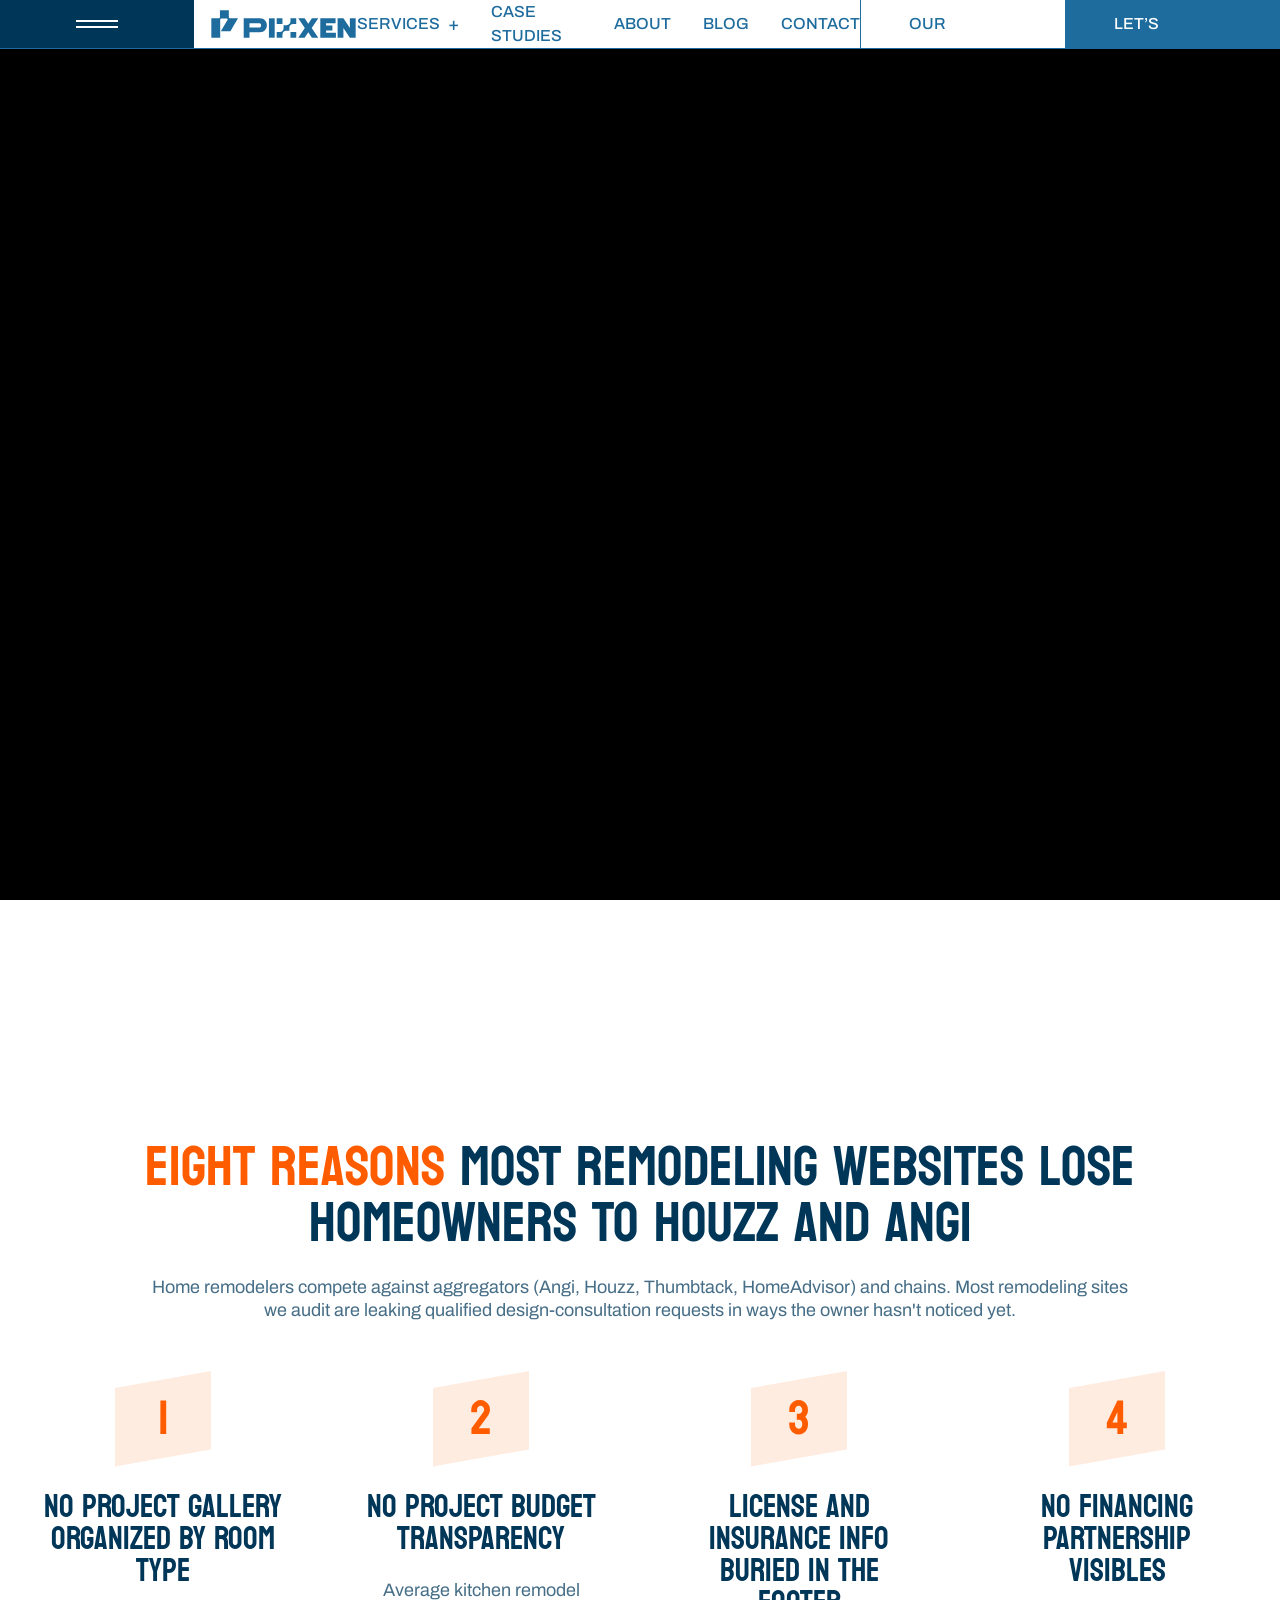
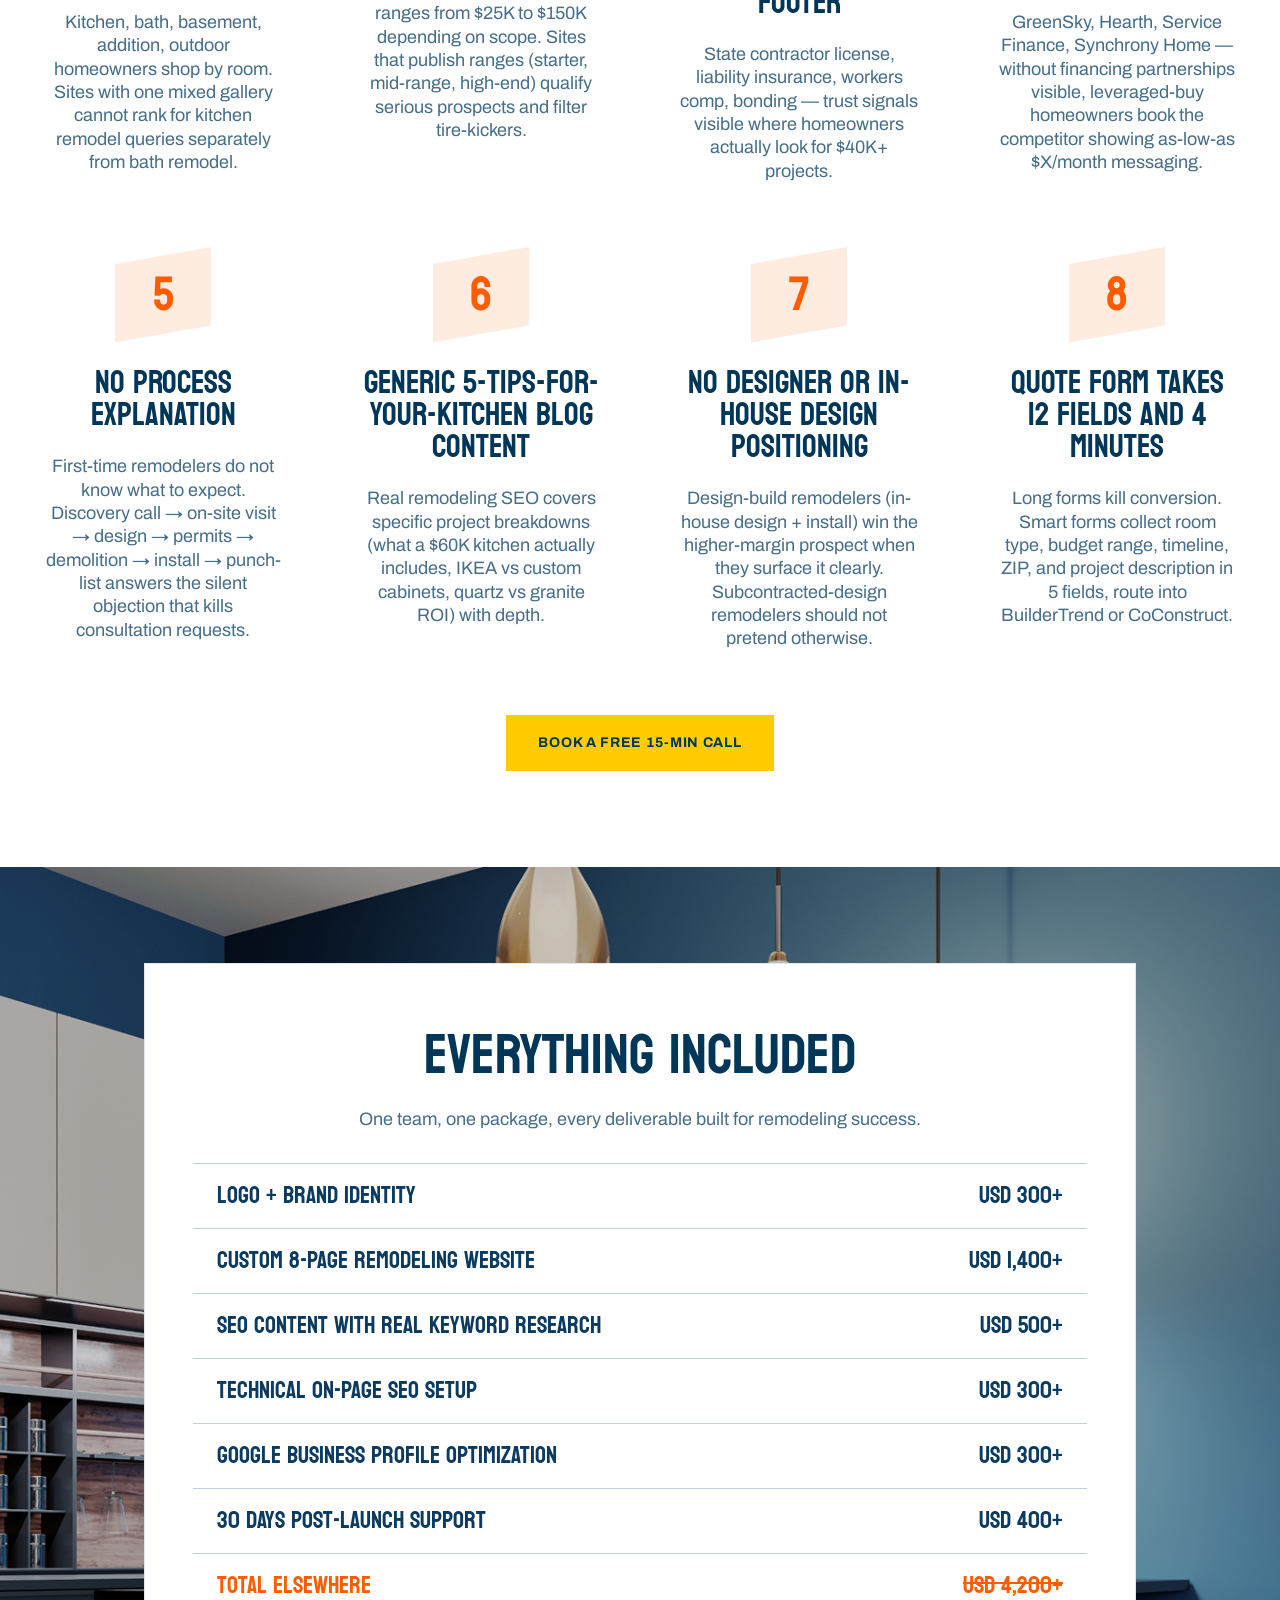
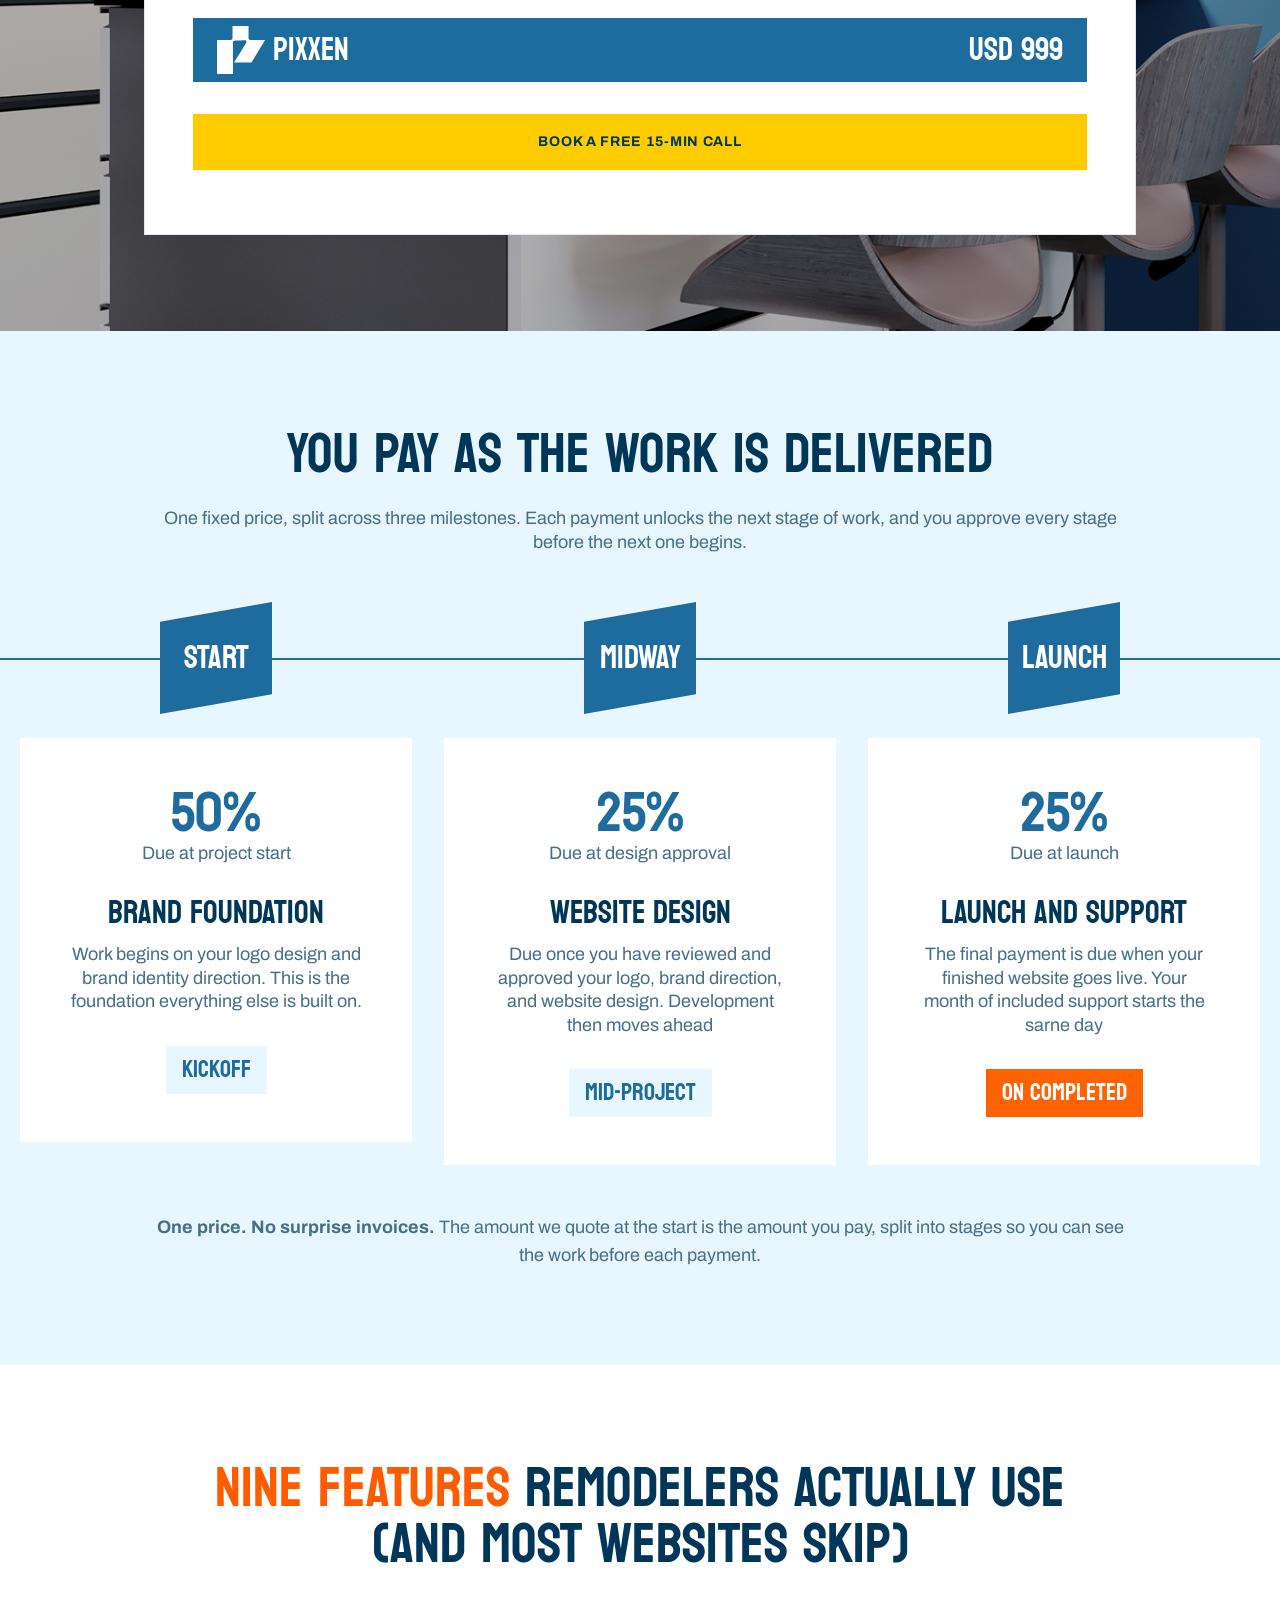
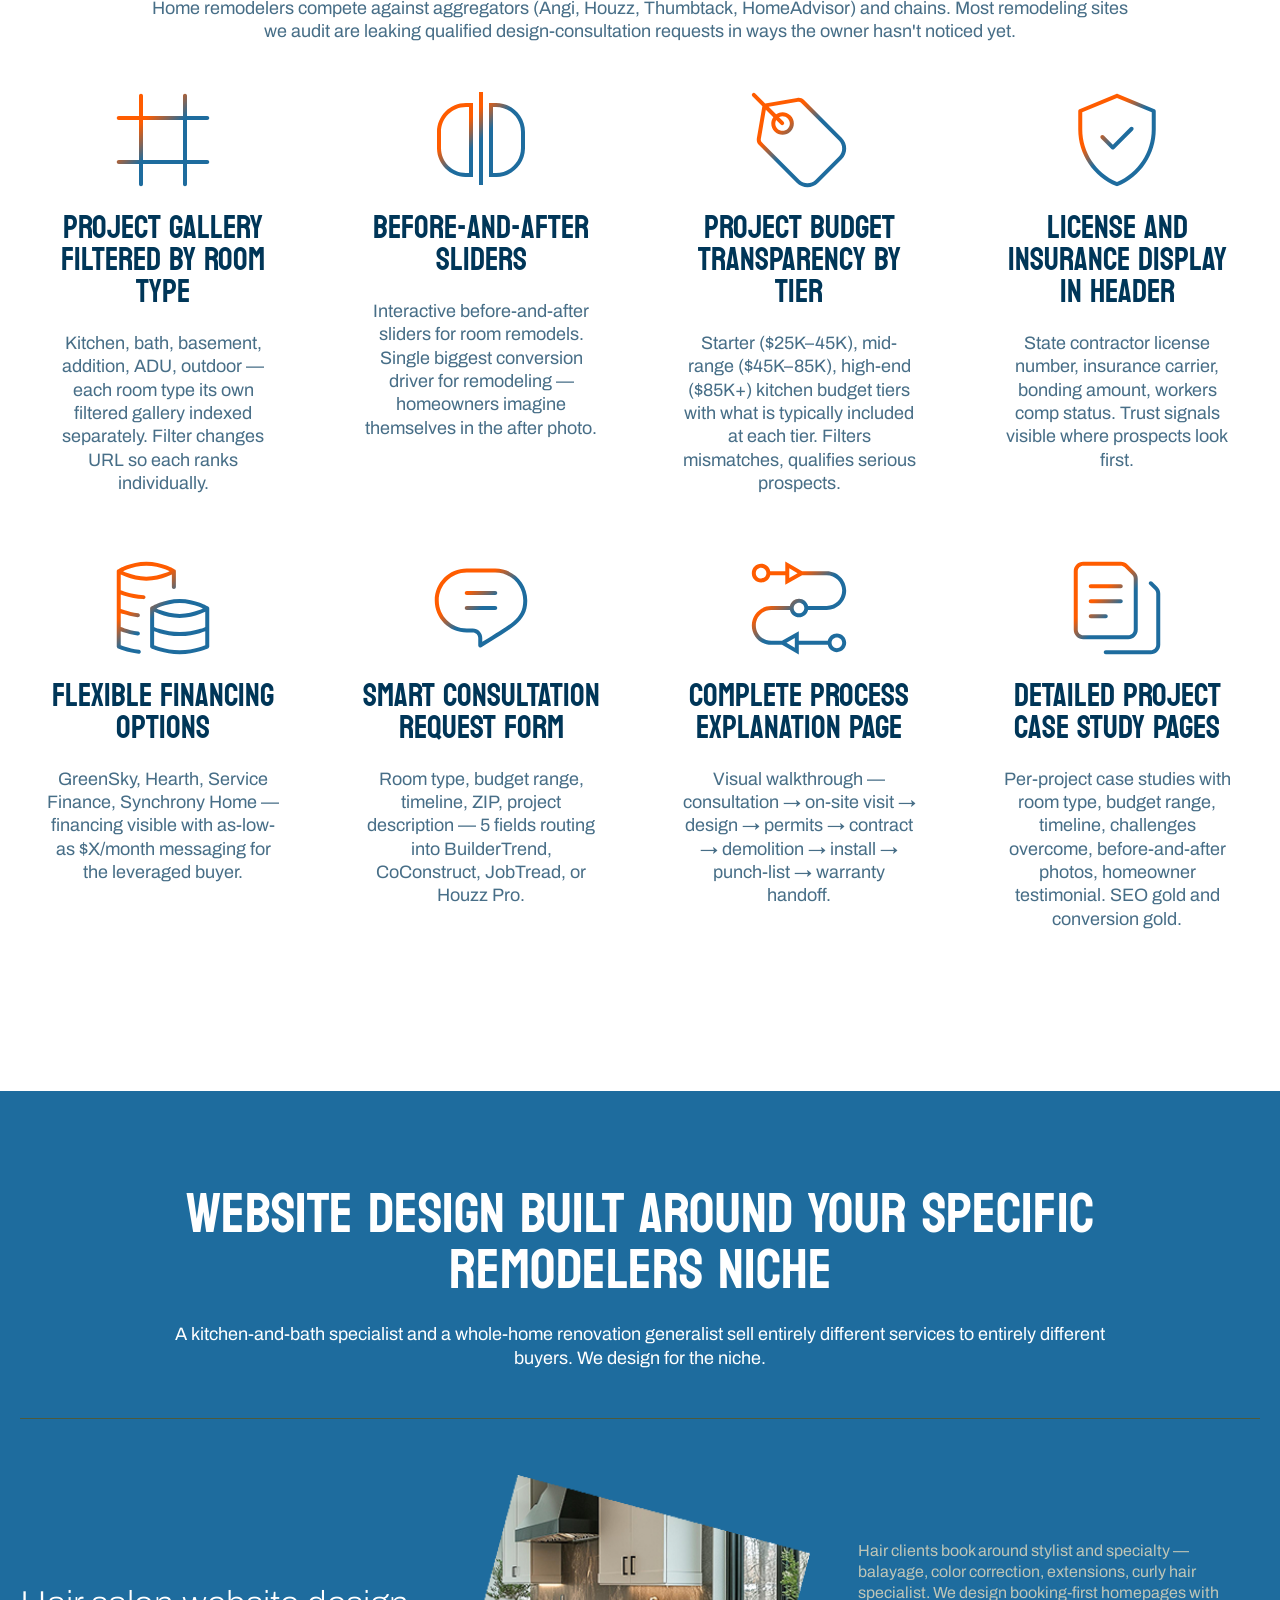
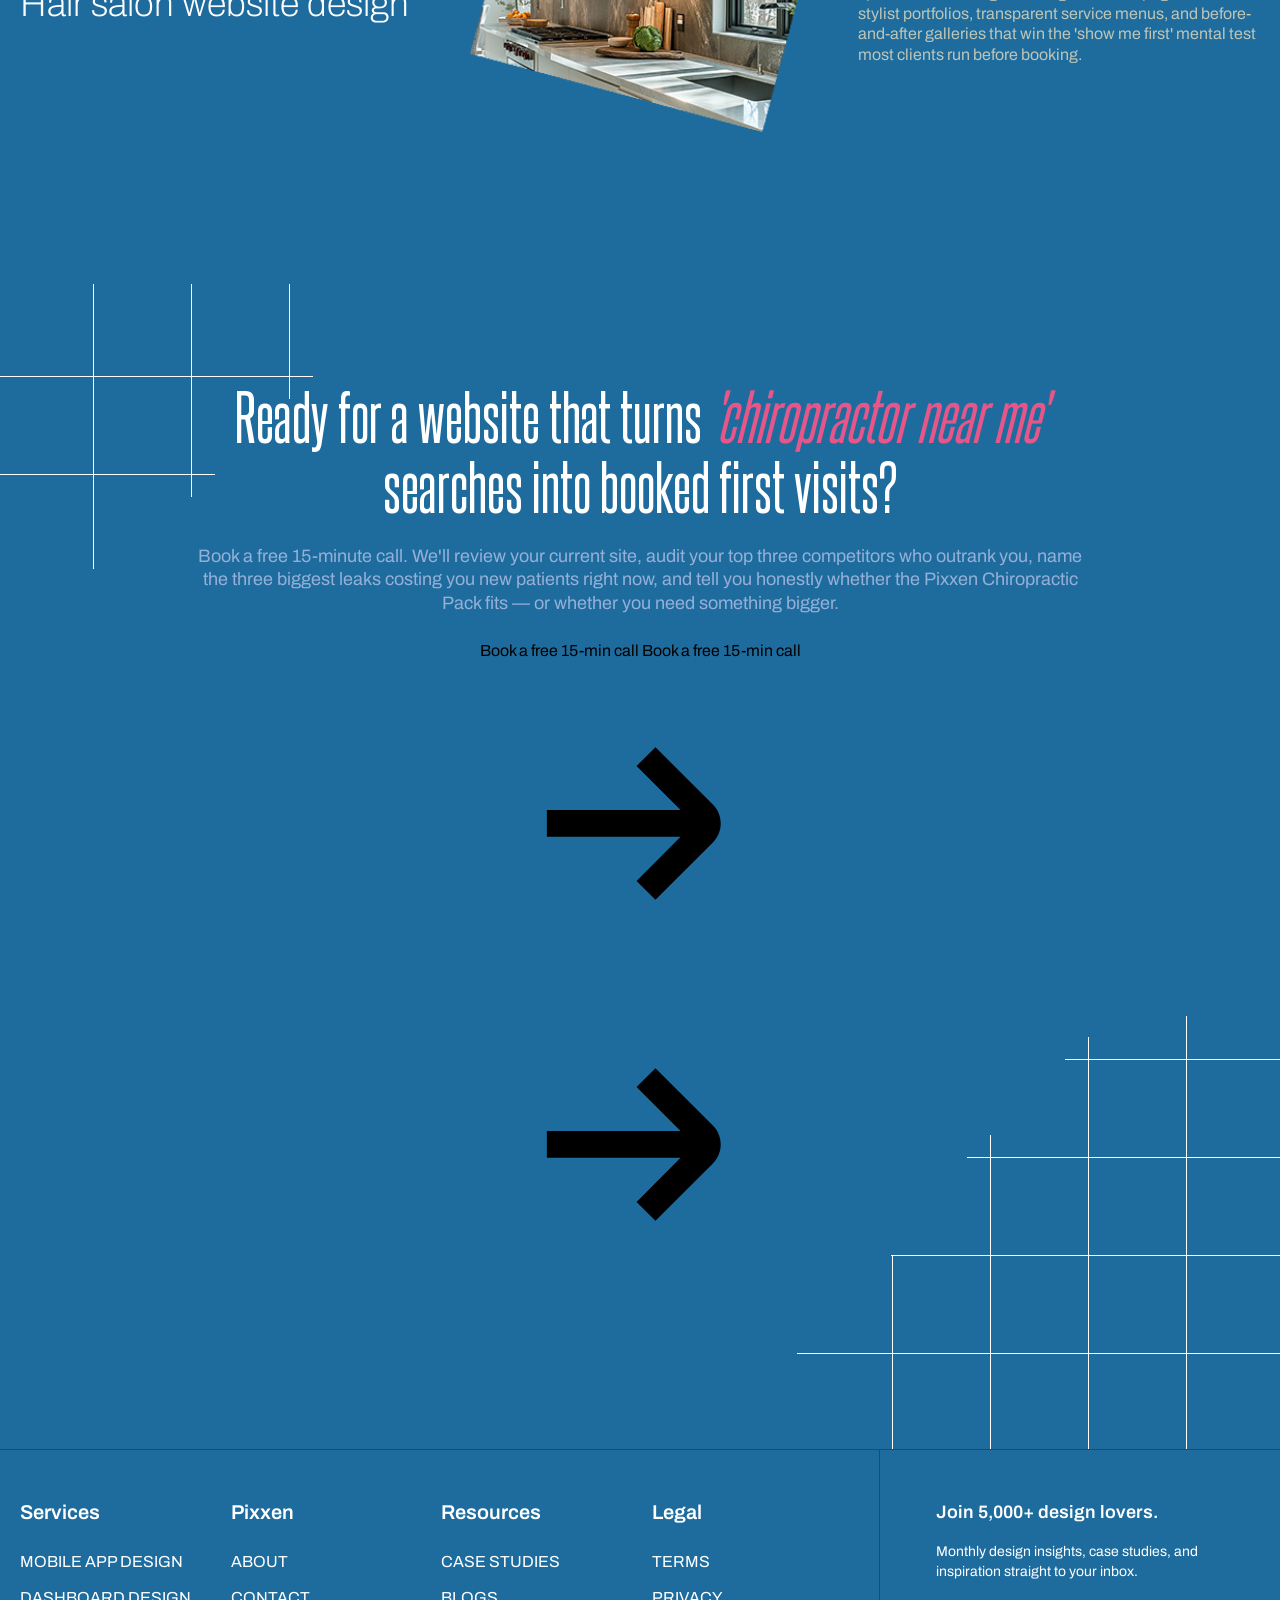
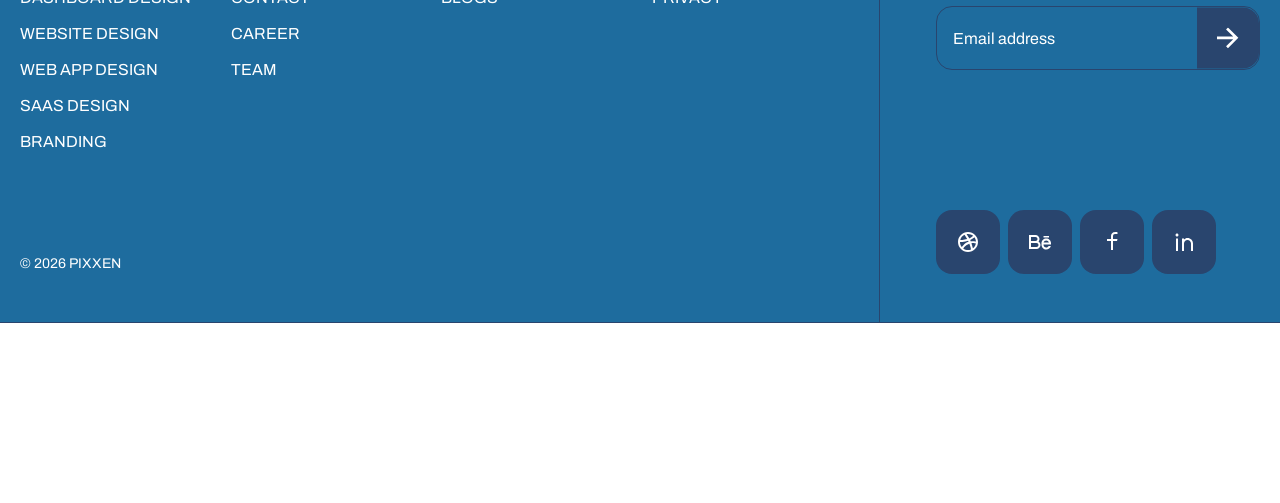
==== index.html @ 761f74ca "testing" ====
<!doctype html>
<html>

<head>
  <meta charset="UTF-8" />
  <meta name="viewport" content="width=device-width, initial-scale=1.0" />
  <title></title>
  <!-- Splide CSS -->
  <link rel="stylesheet" href="https://cdn.jsdelivr.net/npm/@splidejs/splide@4.1.4/dist/css/splide.min.css">
  <link rel="stylesheet" href="assets/css/style.css">
</head>

<body class="">

  <nav class="bg-white border-b border-[#1E6C9E]">
    <div class="mx-auto">
      <div class="flex items-center justify-between h-12">
        <div class="flex items-center sm:gap-4 gap-3">
          <!-- Desktop Sidebar Button -->
          <button id="desktop-sidebar" aria-label="Toggle menu"
            class=" hidden lg:block text-green1 hover:text-green2 xl:px-19 md:px-6 py-5 bg-[#003658] hover:bg-[#1E6C9E] cursor-pointer transition-colors"
            aria-label="Toggle menu">
            <svg width="42" height="8" viewBox="0 0 42 8" fill="none" xmlns="http://www.w3.org/2000/svg">
              <rect width="42" height="2" fill="#ffffff" />
              <rect y="6" width="42" height="2" fill="#ffffff" />
            </svg>



          </button>
          <!-- Mobile Hamburger -->
          <button id="mobile-menu-toggle"
            class="mobile-hambergur-bg-salon lg:hidden text-white hover:text-green1 p-2 transition-colors bg-[#F4EDDA]"
            aria-label="Toggle mobile menu">
            <svg width="42" height="8" viewBox="0 0 42 8" fill="none" xmlns="http://www.w3.org/2000/svg">
              <rect width="42" height="2" fill="#36432A" />
              <rect y="6" width="42" height="2" fill="#36432A" />
            </svg>


          </button>
          <a href="index.html" class="flex items-center">
            <!-- replace with your logo img -->
            <img src="assets/images/home-remodel-pixxen-logo.svg" alt="Pixxen" class="img-fluid sm:w-auto w-34">
          </a>
        </div>

        <!-- Desktop Menu -->
        <div class="hidden lg:flex items-center space-x-8">

          <!-- ====== SERVICES DROPDOWN ====== -->
          <div class="desktop-dropdown">
            <a href="#services"
              class="text-[#1E6C9E] hover:text-[#FF5C00] transition-colors text-base font-medium desktop-dropdown-toggle">
              SERVICES <span class="desktop-dropdown-icon ml-1">+</span>
            </a>

            <!-- Mega panel: list LEFT + grid RIGHT -->
            <div class="desktop-dropdown-menu">

              <!-- LEFT: service items -->
              <ul class="dropdown-service-list">
                <li>
                  <a href="mobile-app-design.html">
                    <span class="service-icon">
                      <!-- Mobile icon -->
                      <img src="assets/images/dropdownicon1.svg" class="img-fluid" alt="dropdown-icon">
                    </span>
                    MOBILE APP DESIGN
                  </a>
                </li>
                <li>
                  <a href="dashboard-design.html">
                    <span class="service-icon">
                      <!-- Dashboard/pie icon -->
                      <img src="assets/images/dropdownicon2.svg" class="img-fluid" alt="dropdown-icon">
                    </span>
                    DASHBOARD DESIGN
                  </a>
                </li>
                <li>
                  <a href="website-design.html">
                    <span class="service-icon">
                      <!-- Monitor icon -->
                      <img src="assets/images/dropdownicon3.svg" class="img-fluid" alt="dropdown-icon">
                    </span>
                    WEBSITE DESIGN
                  </a>
                </li>
                <li>
                  <a href="web-application-design.html">
                    <span class="service-icon">
                      <!-- Laptop icon -->
                      <img src="assets/images/dropdownicon4.svg" class="img-fluid" alt="dropdown-icon">
                    </span>
                    WEB APP DESIGN
                  </a>
                </li>
                <li>
                  <a href="saas-design.html">
                    <span class="service-icon">
                      <!-- Desktop/screen icon -->
                      <img src="assets/images/dropdownicon5.svg" class="img-fluid" alt="dropdown-icon">
                    </span>
                    SAAS DESIGN
                  </a>
                </li>
                <li>
                  <a href="branding-design.html">
                    <span class="service-icon">
                      <!-- Brand/star icon -->
                      <img src="assets/images/dropdownicon6.svg" class="img-fluid" alt="dropdown-icon">
                    </span>
                    BRANDING
                  </a>
                </li>
              </ul>

              <!-- right: items -->
              <div class="flex items-end">
                <img src="assets/images/dropdown-shape.svg" alt="">
              </div>

            </div>
            <!-- end .desktop-dropdown-menu -->
          </div>
          <!-- ====== end SERVICES ====== -->

          <a href="case-study.html"
            class="text-[#1E6C9E] hover:text-[#FF5C00] transition-colors text-base font-medium">CASE
            STUDIES</a>
          <a href="about.html"
            class="text-[#1E6C9E] hover:text-[#FF5C00] transition-colors text-base font-medium">ABOUT</a>
          <a href="blog.html"
            class="text-[#1E6C9E] hover:text-[#FF5C00] transition-colors text-base font-medium">BLOG</a>
          <a href="contact.html"
            class="text-[#1E6C9E] hover:text-[#FF5C00] transition-colors text-base font-medium">Contact</a>
        </div>

        <!-- Desktop Buttons -->
        <div class="hidden lg:flex items-center">
          <a href="contact.html"
            class="hidden mega-reveal-btn relative overflow-hidden cursor-pointer sm:block xl:px-12 md:px-5 py-3 text-white border border-[#1E6C9E]  transition-all font-medium">
            <div class="text-mask md:h-6 h-6 overflow-hidden flex flex-col">
              <span class="t-up text-base  font-medium text-[#1E6C9E] uppercase">OUR Contact</span>
              <span class="t-down text-base  font-medium text-[#1E6C9E] uppercase">OUR Contact</span>
            </div>
          </a>
          <a href="contact.html"
            class="xl:px-12 md:px-5 mega-reveal-btn relative overflow-hidden cursor-pointer py-3 bg-[#1E6C9E] text-white transition-colors font-bold">
            <div class="text-mask md:h-6 h-6 overflow-hidden flex flex-col">
              <span class="t-up text-base  font-medium text-white uppercase">Let’s Connect</span>
              <span class="t-down text-base  font-medium text-white uppercase">Let’s Connect</span>
            </div>
          </a>
        </div>

        <!-- Mobile LET'S CONNECT -->
        <a href="contact.html"
          class="lg:hidden px-4 sm:px-5 mobile-letconnect mega-reveal-btn relative overflow-hidden cursor-pointer py-4 sm:py-4 bg-[#E65689] text-white transition-colors font-bold">
          <div class="text-mask sm:h-5 h-4 overflow-hidden flex flex-col">
            <span class="t-up text-sm  font-medium text-white uppercase">OUR Let’s Connect</span>
            <span class="t-down text-sm  font-medium text-white uppercase">OUR Let’s Connect</span>
          </div>
        </a>
      </div>
    </div>

    <!-- ====================== MOBILE MENU (2-panel) ====================== -->
    <!-- Dark overlay -->
    <div id="mobile-overlay" class="mobile-overlay"></div>

    <!-- Wrapper holds both panels -->
    <div id="mobile-menu-wrapper" class="mobile-menu-wrapper">

      <!-- PANEL 1: Main Menu -->
      <div id="mm-main" class="mm-panel mm-main">
        <div class="mm-main-header">
          <span class="mm-title">Menu</span>
          <button id="mm-close" class="mm-close-btn" aria-label="Close menu">

            <svg width="24" height="24" viewBox="0 0 24 24" fill="none" xmlns="http://www.w3.org/2000/svg">
              <path
                d="M10.5859 12L2.79297 4.20706L4.20718 2.79285L12.0001 10.5857L19.793 2.79285L21.2072 4.20706L13.4143 12L21.2072 19.7928L19.793 21.2071L12.0001 13.4142L4.20718 21.2071L2.79297 19.7928L10.5859 12Z"
                fill="white" />
            </svg>

          </button>
        </div>

        <ul class="mm-nav-list">
          <li>
            <!-- SERVICES: opens panel 2 -->
            <button id="mm-services-trigger" class="mm-nav-link w-full text-left"
              style="background:none;border:none;cursor:pointer;">
              SERVICES
              <span class="mm-plus">+</span>
            </button>
          </li>
          <li><a href="case-study.html" class="mm-nav-link">case studies</a></li>
          <li><a href="about.html" class="mm-nav-link">about</a></li>
          <li><a href="blog.html" class="mm-nav-link">blog</a></li>
          <li><a href="contact.html" class="mm-nav-link">contact</a></li>
          <li><a href="team.html" class="mm-nav-link">team</a></li>
          <li>
            <div class="flex justify-start  mt-8 mx-4">
              <a href="contact.html"
                class="mega-reveal-btn relative overflow-hidden cursor-pointer md:px-10 md:py-4 sm:px-8 sm:py-4 px-6 py-4 rounded-2xl ease-[cubic-bezier(0.2,1,0.3,1)] active:scale-95 bg-green1 transition-all duration-200">

                <div class="btn-inner relative z-2 flex items-center gap-3">
                  <div
                    class="icon-circle h-6 w-6 rounded-full bg-green4 flex items-center justify-center overflow-hidden">
                    <div class="icon-slider flex flex-row ">
                      <svg class="arrow-icon w-4 h-4 shrink-0 mx-2.5" viewBox="0 0 16 16">
                        <path
                          d="M12.1716 6.77822L6.8076 1.41421L8.2218 0L16 7.77822L8.2218 15.5563L6.8076 14.1421L12.1716 8.77822H0V6.77822H12.1716Z"
                          fill="var(--color-green1)" />
                      </svg>
                      <svg class="arrow-icon w-4 h-4 shrink-0 mx-2.5" viewBox="0 0 16 16">
                        <path
                          d="M12.1716 6.77822L6.8076 1.41421L8.2218 0L16 7.77822L8.2218 15.5563L6.8076 14.1421L12.1716 8.77822H0V6.77822H12.1716Z"
                          fill="var(--color-green1)" />
                      </svg>
                    </div>
                  </div>
                  <div class="text-mask md:h-7.5 h-6 overflow-hidden flex flex-col">
                    <span class="t-up md:text-[20px] text-base  font-medium text-green4 uppercase">Let’s
                      Connect</span>
                    <span class="t-down md:text-[20px] text-base  font-medium text-green4 uppercase">Let’s
                      Connect</span>
                  </div>
                </div>
              </a>
            </div>
          </li>
        </ul>

        <!-- LET'S CONNECT -->
        <div>
          <div>
            <div class="w-full flex justify-end">
              <img src="assets/images/menu-mobile-shape.svg" class="img-fluid sm:w-auto w-47.5" alt="mobile menu">
            </div>
            <img src="assets/images/mobile-bottom-logo.svg" class="img-fluid w-full" alt="mobile menu">
          </div>
        </div>


      </div>

      <!-- PANEL 2: Services -->
      <div id="mm-services" class="mm-panel mm-services">
        <div class="mm-services-header">
          <button id="mm-back" class="mm-back-btn">
            <svg width="18" height="18" viewBox="0 0 24 24" fill="none">
              <path d="M19 12H5M11 6l-6 6 6 6" stroke="currentColor" stroke-width="2.5" stroke-linecap="round"
                stroke-linejoin="round" />
            </svg>
            BACK
          </button>
          <button id="mm-services-close" class="mm-close-btn" aria-label="Close menu">
            <svg width="24" height="24" viewBox="0 0 24 24" fill="none" xmlns="http://www.w3.org/2000/svg">
              <path
                d="M10.5859 12L2.79297 4.20706L4.20718 2.79285L12.0001 10.5857L19.793 2.79285L21.2072 4.20706L13.4143 12L21.2072 19.7928L19.793 21.2071L12.0001 13.4142L4.20718 21.2071L2.79297 19.7928L10.5859 12Z"
                fill="white" />
            </svg>

          </button>
        </div>

        <div>
          <div class="mm-services-title">Services</div>

          <!-- 2×3 grid -->
          <div class="mm-services-grid">
            <!-- Mobile App Design -->
            <a href="mobile-app-design.html" class="mm-service-card">
              <span class="card-icon">
                <img src="assets/images/dropdownicon1.svg" class="img-fluid" alt="dropdown-icon">
              </span>
              <span class="card-label">MOBILE APP DESIGN</span>
            </a>
            <!-- Dashboard Design -->
            <a href="dashboard-design.html" class="mm-service-card">
              <span class="card-icon">
                <img src="assets/images/dropdownicon2.svg" class="img-fluid" alt="dropdown-icon">
              </span>
              <span class="card-label">DASHBOARD DESIGN</span>
            </a>
            <!-- Website Design -->
            <a href="website-design.html" class="mm-service-card">
              <span class="card-icon">
                <img src="assets/images/dropdownicon3.svg" class="img-fluid" alt="dropdown-icon">
              </span>
              <span class="card-label">WEBSITE DESIGN</span>
            </a>
            <!-- Web App Design -->
            <a href="web-application-design.html" class="mm-service-card">
              <span class="card-icon">
                <img src="assets/images/dropdownicon4.svg" class="img-fluid" alt="dropdown-icon">
              </span>
              <span class="card-label">WEB APP DESIGN</span>
            </a>
            <!-- SaaS Design -->
            <a href="saas-design.html" class="mm-service-card">
              <span class="card-icon">
                <img src="assets/images/dropdownicon5.svg" class="img-fluid" alt="dropdown-icon">
              </span>
              <span class="card-label">SAAS DESIGN</span>
            </a>
            <!-- Branding -->
            <a href="branding-design.html" class="mm-service-card">
              <span class="card-icon">
                <img src="assets/images/dropdownicon6.svg" class="img-fluid" alt="dropdown-icon">
              </span>
              <span class="card-label">BRANDING</span>
            </a>
          </div>
        </div>

        <!-- decorative bottom grid -->
        <div>
          <div>
            <div class="w-full flex justify-end">
              <img src="assets/images/menu-mobile-shape.svg" class="img-fluid sm:w-auto w-47.5" alt="mobile menu">
            </div>
            <img src="assets/images/mobile-bottom-logo.svg" class="img-fluid w-full" alt="mobile menu">
          </div>
        </div>
      </div>

    </div>
    <!-- end mobile-menu-wrapper -->
  </nav>

  <!-- FULL PAGE MENU -->
  <div id="pixxen-menu" role="dialog" aria-modal="true" aria-label="Main navigation">

    <!-- TOP PANEL: slides in from top -->
    <div class="menu-top" id="menu-top">

      <!-- Grid decoration top-left -->
      <div class="deco-cross" style="top:0px; left:0px;">
        <img src="assets/images/large-menu-top.svg" class="img-fluid" alt="">
      </div>

      <!-- Grid decoration top-right area -->
      <div class="deco-cross" style="bottom:0px; right:0px;">
        <img src="assets/images/large-menu-bottom.svg" class="img-fluid" alt="">
      </div>

      <!-- LET'S CONNECT -->

      <a href="contact.html"
        class="xl:px-12 connect-btn md:px-5 mega-reveal-btn relative overflow-hidden cursor-pointer py-3 bg-[#E65689] text-white transition-colors font-bold">
        <div class="text-mask md:h-6 h-6 overflow-hidden flex flex-col">
          <span class="t-up text-base  font-medium text-white uppercase">Let’s Connect</span>
          <span class="t-down text-base  font-medium text-white uppercase">Let’s Connect</span>
        </div>
      </a>

      <!-- CLOSE BUTTON -->
      <div class="close-wrap">
        <button class="close-btn" id="menu-close" aria-label="Close menu">
          <svg viewBox="0 0 24 24" fill="none" xmlns="http://www.w3.org/2000/svg">
            <path d="M6 6L18 18M6 18L18 6" stroke="white" stroke-width="2.5" stroke-linecap="round" />
          </svg>
        </button>
      </div>

      <!-- NAV LINKS -->
      <nav class="nav-columns" id="nav-columns">

        <div class="nav-col" id="col-services">
          <div class="nav-col-title">Services</div>
          <ul>
            <li><a href="mobile-app-design.html">Mobile App Design</a></li>
            <li><a href="dashboard-design.html">Dashboard Design</a></li>
            <li><a href="website-design.html">Website Design</a></li>
            <li><a href="web-application-design.html">Web App Design</a></li>
            <li><a href="saas-design.html">SaaS Design</a></li>
            <li><a href="branding-design.html">Branding</a></li>
          </ul>
        </div>

        <div class="nav-col" id="col-pixxen">
          <div class="nav-col-title">Pixxen</div>
          <ul>
            <li><a href="about.html">About</a></li>
            <li><a href="contact.html">Contact</a></li>
            <li><a href="case-study.html">Case Studies</a></li>
            <li><a href="team.html">Team</a></li>
          </ul>
        </div>

        <div class="nav-col" id="col-resources">
          <div class="nav-col-title">Resources</div>
          <ul>
            <li><a href="career.html">Career</a></li>
            <li><a href="blog.html">Blogs</a></li>
          </ul>
        </div>

        <div class="nav-col" id="col-legal">
          <div class="nav-col-title">Legal</div>
          <ul>
            <li><a href="terms.html">Terms</a></li>
            <li><a href="privacy.html">Privacy</a></li>
          </ul>
        </div>

      </nav>

    </div><!-- /menu-top -->


    <!-- BOTTOM PANEL: slides in from bottom (logo bar) -->
    <div class="menu-bottom" id="menu-bottom">


      <!-- LOGO -->
      <div class="bottom-logo" id="bottom-logo">
        <img src="assets/images/chiropractic-footer-logo.svg" class="img-fluid" alt="largemenu">
      </div>

    </div><!-- /menu-bottom -->

  </div>
  <!-- / FULL PAGE MENU -->

  <!-- banner section -->
<section class="min-h-screen">
  <div class="w-full container bg-black min-h-screen">
    
  </div>
</section>
  <!-- banner section -->

  <!-- Marquee section  -->
  <section id="specialties-section" class=" p-2 sm:p-8 md:py-12">

    <!-- Splide Slider Container -->
    <div id="specialties-slider" class="splide">
      <div class="splide__track">
        <ul class="splide__list">

          <!-- Item -->
          <li class="splide__slide flex items-center justify-center space-x-1 sm:space-x-3">
            <img src="assets/images/Home-remodeling-kitchen.svg" alt="icon" class="w-6 sm:w-8 md:w-12 object-contain">
            <span
              class="font-steelfish text-[#003658] text-xl md:text-2xl font-bold leading-[100%] uppercase">Kitchen</span>
          </li>
          <!-- Item -->
          <li class="splide__slide flex items-center justify-center space-x-1 sm:space-x-3">
            <img src="assets/images/Home-remodeling-bath.svg" alt="icon" class="w-6 sm:w-8 md:w-12 object-contain">
            <span
              class="font-steelfish text-[#003658] text-xl md:text-2xl font-bold leading-[100%] uppercase">bath</span>
          </li>
          <!-- Item -->
          <li class="splide__slide flex items-center justify-center space-x-1 sm:space-x-3">
            <img src="assets/images/Home-remodeling-home.svg" alt="icon" class="w-6 sm:w-8 md:w-12 object-contain">
            <span
              class="font-steelfish text-[#003658] text-xl md:text-2xl font-bold leading-[100%] uppercase">home</span>
          </li>
          <!-- Item -->
          <li class="splide__slide flex items-center justify-center space-x-1 sm:space-x-3">
            <img src="assets/images/Home-remodeling-basement.svg" alt="icon" class="w-6 sm:w-8 md:w-12 object-contain">
            <span
              class="font-steelfish text-[#003658] text-xl md:text-2xl font-bold leading-[100%] uppercase">basement</span>
          </li>
          <!-- Item -->
          <li class="splide__slide flex items-center justify-center space-x-1 sm:space-x-3">
            <img src="assets/images/Home-remodeling-addition.svg" alt="icon" class="w-6 sm:w-8 md:w-12 object-contain">
            <span
              class="font-steelfish text-[#003658] text-xl md:text-2xl font-bold leading-[100%] uppercase">additions</span>
          </li>
          <!-- Item -->
          <li class="splide__slide flex items-center justify-center space-x-1 sm:space-x-3">
            <img src="assets/images/Home-remodeling-adu.svg" alt="icon" class="w-6 sm:w-8 md:w-12 object-contain">
            <span
              class="font-steelfish text-[#003658] text-xl md:text-2xl font-bold leading-[100%] uppercase">ADU</span>
          </li>
          <!-- Item -->
          <li class="splide__slide flex items-center justify-center space-x-1 sm:space-x-3">
            <img src="assets/images/Home-remodeling-outdoor.svg" alt="icon" class="w-6 sm:w-8 md:w-12 object-contain">
            <span class="font-steelfish text-[#003658] text-xl md:text-2xl font-bold leading-[100%] uppercase">outdoor
              living</span>
          </li>
          <!-- Item -->
          <li class="splide__slide flex items-center justify-center space-x-1 sm:space-x-3">
            <img src="assets/images/Home-remodeling-aging.svg" alt="icon" class="w-6 sm:w-8 md:w-12 object-contain">
            <span
              class="font-steelfish text-[#003658] text-xl md:text-2xl font-bold leading-[100%] uppercase">aging-in-place</span>
          </li>

        </ul>
      </div>
    </div>
  </section>
  <!-- Marquee section  -->

  <!-- Eight reasons most remodeling websites lose homeowners to Houzz and Angi -->
  <section class="section-padding">

    <div class="container">
      <!-- Section Header -->
      <div class="max-w-248 mx-auto text-center mb-6 md:mb-12">
        <h2
          class="font-koulen text-[#003658] text-2xl sm:text-[36px] md:text-[56px] font-normal leading-[100%] uppercase mb-3 md:mb-6">
          <span class="text-[#FF5C00]">Eight Reasons</span> most remodeling websites lose homeowners to Houzz and Angi
        </h2>
        <p class="text-[#476E87] text-sm sm:text-base md:text-lg font-normal leading-[130%]">
          Home remodelers compete against aggregators (Angi, Houzz, Thumbtack, HomeAdvisor) and chains. Most remodeling
          sites we audit are leaking qualified design-consultation requests in ways the owner hasn't noticed yet.
        </p>
      </div>

      <!-- 8 Reasons Grid -->
      <div class="grid grid-cols-1 sm:grid-cols-2 lg:grid-cols-4 gap-x-4 md:gap-x-8 gap-y-6 md:gap-y-16 mb-8 md:mb-16">

        <!-- Item 1 -->
        <div class="Home-remodeling-magnet-item flex flex-col items-center text-center px-6">
          <!-- Tilted Badge Container -->
          <div class="Home-remodeling-magnet-item-svg mb-4 md:mb-6">
            <img src="assets/images/Home-remodeling-reason-01.svg" alt="1" class="w-12 sm:w-16 md:w-24 object-contain">
          </div>

          <h3
            class="font-koulen text-[#003658] text-xl sm:text-2xl md:text-[32px] leading-[100%] uppercase mb-3 md:mb-6">
            No Project Gallery Organized by Room Type
          </h3>

          <p class="text-[#476E87] text-sm sm:text-base md:text-lg font-normal leading-[130%]">
            Kitchen, bath, basement, addition, outdoor homeowners shop by room. Sites with one mixed gallery cannot rank
            for kitchen remodel queries separately from bath remodel.
          </p>
        </div>

        <!-- Item 2 -->
        <div class="Home-remodeling-magnet-item flex flex-col items-center text-center px-6">
          <!-- Tilted Badge Container -->
          <div class="Home-remodeling-magnet-item-svg mb-4 md:mb-6">
            <img src="assets/images/Home-remodeling-reason-02.svg" alt="2" class="w-12 sm:w-16 md:w-24 object-contain">
          </div>

          <h3
            class="font-koulen text-[#003658] text-xl sm:text-2xl md:text-[32px] leading-[100%] uppercase mb-3 md:mb-6">
            No project budget transparency
          </h3>

          <p class="text-[#476E87] text-sm sm:text-base md:text-lg font-normal leading-[130%]">
            Average kitchen remodel ranges from $25K to $150K depending on scope. Sites that publish ranges (starter,
            mid-range, high-end) qualify serious prospects and filter tire-kickers.
          </p>
        </div>

        <!-- Item 3 -->
        <div class="Home-remodeling-magnet-item flex flex-col items-center text-center px-6">
          <!-- Tilted Badge Container -->
          <div class="Home-remodeling-magnet-item-svg mb-4 md:mb-6">
            <img src="assets/images/Home-remodeling-reason-03.svg" alt="3" class="w-12 sm:w-16 md:w-24 object-contain">
          </div>

          <h3
            class="font-koulen text-[#003658] text-xl sm:text-2xl md:text-[32px] leading-[100%] uppercase mb-3 md:mb-6">
            License and insurance info buried in the footer
          </h3>

          <p class="text-[#476E87] text-sm sm:text-base md:text-lg font-normal leading-[130%]">
            State contractor license, liability insurance, workers comp, bonding — trust signals visible where
            homeowners actually look for $40K+ projects.
          </p>
        </div>

        <!-- Item 4 -->
        <div class="Home-remodeling-magnet-item flex flex-col items-center text-center px-6">
          <!-- Tilted Badge Container -->
          <div class="Home-remodeling-magnet-item-svg mb-4 md:mb-6">
            <img src="assets/images/Home-remodeling-reason-04.svg" alt="4" class="w-12 sm:w-16 md:w-24 object-contain">
          </div>

          <h3
            class="font-koulen text-[#003658] text-xl sm:text-2xl md:text-[32px] leading-[100%] uppercase mb-3 md:mb-6">
            No financing partnership visibles
          </h3>

          <p class="text-[#476E87] text-sm sm:text-base md:text-lg font-normal leading-[130%]">
            GreenSky, Hearth, Service Finance, Synchrony Home — without financing partnerships visible, leveraged-buy
            homeowners book the competitor showing as-low-as $X/month messaging.
          </p>
        </div>

        <!-- Item 5 -->
        <div class="Home-remodeling-magnet-item flex flex-col items-center text-center px-6">
          <!-- Tilted Badge Container -->
          <div class="Home-remodeling-magnet-item-svg mb-4 md:mb-6">
            <img src="assets/images/Home-remodeling-reason-05.svg" alt="5" class="w-12 sm:w-16 md:w-24 object-contain">
          </div>

          <h3
            class="font-koulen text-[#003658] text-xl sm:text-2xl md:text-[32px] leading-[100%] uppercase mb-3 md:mb-6">
            No process explanation
          </h3>

          <p class="text-[#476E87] text-sm sm:text-base md:text-lg font-normal leading-[130%]">
            First-time remodelers do not know what to expect. Discovery call → on-site visit → design → permits →
            demolition → install → punch-list answers the silent objection that kills consultation requests.
          </p>
        </div>

        <!-- Item 6 -->
        <div class="Home-remodeling-magnet-item flex flex-col items-center text-center px-6">
          <!-- Tilted Badge Container -->
          <div class="Home-remodeling-magnet-item-svg mb-4 md:mb-6">
            <img src="assets/images/Home-remodeling-reason-06.svg" alt="6" class="w-12 sm:w-16 md:w-24 object-contain">
          </div>

          <h3
            class="font-koulen text-[#003658] text-xl sm:text-2xl md:text-[32px] leading-[100%] uppercase mb-3 md:mb-6">
            Generic 5-tips-for-your-kitchen blog content
          </h3>

          <p class="text-[#476E87] text-sm sm:text-base md:text-lg font-normal leading-[130%]">
            Real remodeling SEO covers specific project breakdowns (what a $60K kitchen actually includes, IKEA vs
            custom cabinets, quartz vs granite ROI) with depth.
          </p>
        </div>

        <!-- Item 7 -->
        <div class="Home-remodeling-magnet-item flex flex-col items-center text-center px-6">
          <!-- Tilted Badge Container -->
          <div class="Home-remodeling-magnet-item-svg mb-4 md:mb-6">
            <img src="assets/images/Home-remodeling-reason-07.svg" alt="7" class="w-12 sm:w-16 md:w-24 object-contain">
          </div>

          <h3
            class="font-koulen text-[#003658] text-xl sm:text-2xl md:text-[32px] leading-[100%] uppercase mb-3 md:mb-6">
            No designer or in-house design positioning
          </h3>

          <p class="text-[#476E87] text-sm sm:text-base md:text-lg font-normal leading-[130%]">
            Design-build remodelers (in-house design + install) win the higher-margin prospect when they surface it
            clearly. Subcontracted-design remodelers should not pretend otherwise.
          </p>
        </div>

        <!-- Item 8 -->
        <div class="Home-remodeling-magnet-item flex flex-col items-center text-center px-6">
          <!-- Tilted Badge Container -->
          <div class="Home-remodeling-magnet-item-svg mb-4 md:mb-6">
            <img src="assets/images/Home-remodeling-reason-08.svg" alt="8" class="w-12 sm:w-16 md:w-24 object-contain">
          </div>

          <h3
            class="font-koulen text-[#003658] text-xl sm:text-2xl md:text-[32px] leading-[100%] uppercase mb-3 md:mb-6">
            Quote form takes 12 fields and 4 minutes
          </h3>

          <p class="text-[#476E87] text-sm sm:text-base md:text-lg font-normal leading-[130%]">
            Long forms kill conversion. Smart forms collect room type, budget range, timeline, ZIP, and project
            description in 5 fields, route into BuilderTrend or CoConstruct.
          </p>
        </div>

      </div>

      <!-- Call To Action Button -->
      <div class="homeremodel-cta flex justify-center">
        <a href="#" class="homeremodel-cta-link relative inline-flex items-center justify-center 
    h-11 px-6 py-3 
    sm:h-14 sm:px-10 sm:py-5.5
    bg-[#FCD905] overflow-hidden transition-colors duration-300 ease-in-out hover:bg-[#FFB800]">

          <div class="homeremodel-cta-text relative block overflow-hidden 
      h-3.5 sm:h-4.5 z-2">

            <span class="homeremodel-cta-layer homeremodel-text-up text-[#003658] 
        font-koulen text-base sm:text-xl leading-[100%] uppercase block">
              Book a Free 15-Min Call
            </span>

            <span class="homeremodel-cta-layer homeremodel-text-bottom block text-[#FFFFFF] 
        font-koulen text-base sm:text-xl leading-[100%] uppercase">
              Book a Free 15-Min Call
            </span>

          </div>

          <span class="homeremodel-cta-shine"></span>

        </a>
      </div>
    </div>

  </section>
  <!-- Eight reasons most remodeling websites lose homeowners to Houzz and Angi -->

  <!-- Everything included section -->
  <section class="relative w-full overflow-hidden section-padding">

    <!-- Background Image Overlay -->
    <div class="absolute inset-0 z-0">
      <img src="assets/images/home-remodel-price-banner.png" alt="Modern Kitchen Background"
        class="w-full h-full object-cover object-center" />
      <div class="absolute inset-0 bg-black/20"></div>
    </div>

    <!-- Container -->
    <div class="container relative z-10">

      <!-- Pricing Card -->
      <div
        class="max-w-248 mx-auto bg-white border border-slate-200 text-center px-4 py-8 sm:px-10 sm:py-14 md:px-12 md:py-16">

        <!-- Section Header -->
        <div class=" text-center mb-8">
          <h2
            class="font-koulen text-[#003658] text-2xl sm:text-[36px] md:text-[56px] font-normal leading-[100%] uppercase mb-3 md:mb-6">
            Everything included
          </h2>
          <p class="text-[#476E87] text-sm sm:text-base md:text-lg font-normal leading-[130%]">
            One team, one package, every deliverable built for remodeling success.
          </p>
        </div>


        <!-- Pricing List -->
        <div class="font-koulen text-base sm:text-lg md:text-2xl leading-[100%] uppercase">

          <div
            class="flex justify-between items-start gap-4 text-[#0B3B60] px-3 py-2.5 md:px-6 md:py-5 border-t border-[#C2CFD7]">
            <span class="flex-1 text-left">LOGO + BRAND IDENTITY</span>
            <span class="shrink-0 text-right">USD 300+</span>
          </div>

          <div
            class="flex justify-between items-start gap-4 text-[#0B3B60] px-3 py-2.5 md:px-6 md:py-5 border-t border-[#C2CFD7]">
            <span class="flex-1 text-left">CUSTOM 8-PAGE REMODELING WEBSITE</span>
            <span class="shrink-0 text-right">USD 1,400+</span>
          </div>

          <div
            class="flex justify-between items-start gap-4 text-[#0B3B60] px-3 py-2.5 md:px-6 md:py-5 border-t border-[#C2CFD7]">
            <span class="flex-1 text-left">SEO CONTENT WITH REAL KEYWORD RESEARCH</span>
            <span class="shrink-0 text-right">USD 500+</span>
          </div>

          <div
            class="flex justify-between items-start gap-4 text-[#0B3B60] px-3 py-2.5 md:px-6 md:py-5 border-t border-[#C2CFD7]">
            <span class="flex-1 text-left">TECHNICAL ON-PAGE SEO SETUP</span>
            <span class="shrink-0 text-right">USD 300+</span>
          </div>

          <div
            class="flex justify-between items-start gap-4 text-[#0B3B60] px-3 py-2.5 md:px-6 md:py-5 border-t border-[#C2CFD7]">
            <span class="flex-1 text-left">GOOGLE BUSINESS PROFILE OPTIMIZATION</span>
            <span class="shrink-0 text-right">USD 300+</span>
          </div>

          <div
            class="flex justify-between items-start gap-4 text-[#0B3B60] px-3 py-2.5 md:px-6 md:py-5 border-t border-[#C2CFD7]">
            <span class="flex-1 text-left">30 DAYS POST-LAUNCH SUPPORT</span>
            <span class="shrink-0 text-right">USD 400+</span>
          </div>

          <div
            class="flex justify-between items-start gap-4 text-[#FF5C00] px-3 py-2.5 md:px-6 md:py-5 border-t border-[#C2CFD7]">
            <span class="flex-1 text-left">TOTAL ELSEWHERE</span>
            <span class="shrink-0 text-right line-through">USD 4,200+</span>
          </div>

        </div>


        <!-- Brand Pricing -->
        <div class="font-koulen bg-[#1D6C9E] text-white flex justify-between items-center 
  h-12 md:h-16
  text-lg md:text-2xl lg:text-[32px] leading-[100%] uppercase 
  px-3 md:px-6">

          <div class="flex items-center space-x-2">
            <img src="assets/images/home-remodeling-pixxen-icon.svg" alt="pixxen"
              class="w-6 md:w-10 lg:w-12 object-contain">

            <span>PIXXEN</span>
          </div>

          <span>USD 999</span>

        </div>


        <!-- CTA -->
        <div class="homeremodel-cta flex justify-center w-full mt-3 sm:mt-6 md:mt-8">

          <a href="#" class="homeremodel-cta-link relative inline-flex items-center justify-center 
    w-full h-12 md:h-16 px-3 md:px-6
    bg-[#FCD905] overflow-hidden transition-colors duration-300 ease-in-out 
    hover:bg-[#FFB800]">

            <div class="homeremodel-cta-text relative block overflow-hidden 
      h-3.5 sm:h-4.5 z-2">

              <span class="homeremodel-cta-layer homeremodel-text-up text-[#003658] 
        font-koulen text-base sm:text-xl leading-[100%] uppercase block">
                Book a Free 15-Min Call
              </span>

              <span class="homeremodel-cta-layer homeremodel-text-bottom block text-[#FFFFFF] 
        font-koulen text-base sm:text-xl leading-[100%] uppercase">
                Book a Free 15-Min Call
              </span>

            </div>

            <span class="homeremodel-cta-shine"></span>

          </a>

        </div>

      </div>

    </div>

  </section>
  <!-- Everything included section -->

  <!-- You pay as the work is delivered -->
  <section class="bg-[#E8F6FF] section-padding overflow-hidden">
    <div class="container">

      <!-- Section Header -->
      <div class="max-w-248 mx-auto text-center mb-6 md:mb-12">
        <h2
          class="font-koulen text-[#003658] text-2xl sm:text-[36px] md:text-[56px] font-normal leading-[100%] uppercase mb-3 md:mb-6">
          You pay as the work is delivered
        </h2>
        <p class="text-[#476E87] text-sm sm:text-base md:text-lg font-normal leading-[130%]">
          One fixed price, split across three milestones. Each payment unlocks the next stage of work, and you approve
          every stage before the next one begins.
        </p>
      </div>

      <!-- Timeline Grid with Extended Line -->
      <div class="relative grid grid-cols-1 md:grid-cols-3 gap-8  items-start">

        <!-- Timeline Horizontal Line extended beyond cards on both sides -->
        <div class="hidden md:block absolute top-14 -left-12 -right-12 h-0.5 bg-[#1E6C9E] z-0"></div>

        <!-- Card 1 -->
        <div class="relative z-10 flex flex-col items-center">
          <!-- SVG Parallelogram Badge -->
          <div class="relative 
                      w-16 h-16 
                      sm:w-24 sm:h-24 
                      md:w-28 md:h-28 
                      mb-6 flex items-center justify-center">

            <svg class="absolute inset-0 w-full h-full" xmlns="http://www.w3.org/2000/svg" viewBox="0 0 128 127"
              fill="none" preserveAspectRatio="none">

              <path d="M128 104.478L0 127V22.5219L128 0V104.478Z" fill="#1E6C9E" />

            </svg>

            <span class="relative z-10 font-koulen text-white 
                          text-lg md:text-xl lg:text-[32px] 
                          leading-[100%] uppercase">
              Start
            </span>

          </div>

          <!-- White Card Content -->
          <div class="bg-white w-full p-6 md:p-8 lg:p-12  flex flex-col justify-between items-center text-center">
            <div class="mb-4 md:mb-8">
              <div class="font-koulen text-[#1E6C9E] text-[36px] md:text-[56px] leading-[100%]">50%</div>
              <div class="text-[#476E87] text-sm sm:text-base md:text-lg leading-[130%]">Due at project start</div>

              <h3
                class="font-koulen text-[#003658] text-lg md:text-xl lg:text-[32px] leading-[100%] uppercase mt-4 md:mt-8">
                Brand Foundation
              </h3>
              <p class="text-[#476E87] text-sm sm:text-base md:text-lg font-normal leading-[130%] mt-3.5">
                Work begins on your logo design and brand identity direction. This is the foundation everything else is
                built on.
              </p>
            </div>

            <span
              class="inline-block bg-[#E8F6FF] text-[#1E6C9E] font-koulen text-base sm:text-lg md:text-xl lg:text-2xl uppercase px-4 py-2">
              KICKOFF
            </span>
          </div>
        </div>

        <!-- Card 2 -->
        <div class="relative z-10 flex flex-col items-center">
          <!-- SVG Parallelogram Badge -->
          <div class="relative 
                      w-16 h-16 
                      sm:w-24 sm:h-24 
                      md:w-28 md:h-28 
                      mb-6 flex items-center justify-center">

            <svg class="absolute inset-0 w-full h-full" xmlns="http://www.w3.org/2000/svg" viewBox="0 0 128 127"
              fill="none" preserveAspectRatio="none">

              <path d="M128 104.478L0 127V22.5219L128 0V104.478Z" fill="#1E6C9E" />

            </svg>

            <span class="relative z-10 font-koulen text-white 
                          text-lg md:text-xl lg:text-[32px] 
                          leading-[100%] uppercase">
              Midway
            </span>

          </div>

          <!-- White Card Content -->
          <div class="bg-white w-full p-6 md:p-8 lg:p-12  flex flex-col justify-between items-center text-center">
            <div class="mb-4 md:mb-8">
              <div class="font-koulen text-[#1E6C9E] text-[36px] md:text-[56px] leading-[100%]">25%</div>
              <div class="text-[#476E87] text-sm sm:text-base md:text-lg leading-[130%]">Due at design approval</div>

              <h3
                class="font-koulen text-[#003658] text-lg md:text-xl lg:text-[32px] leading-[100%] uppercase mt-4 md:mt-8">
                Website Design
              </h3>
              <p class="text-[#476E87] text-sm sm:text-base md:text-lg font-normal leading-[130%] mt-3.5">
                Due once you have reviewed and approved your logo, brand direction, and website design. Development then
                moves ahead
              </p>
            </div>

            <span
              class="inline-block bg-[#E8F6FF] text-[#1E6C9E] font-koulen text-base sm:text-lg md:text-xl lg:text-2xl uppercase px-4 py-2">
              Mid-Project
            </span>
          </div>
        </div>

        <!-- Card 3 -->
        <div class="relative z-10 flex flex-col items-center">
          <!-- SVG Parallelogram Badge -->
          <div class="relative 
                      w-16 h-16 
                      sm:w-24 sm:h-24 
                      md:w-28 md:h-28 
                      mb-6 flex items-center justify-center">

            <svg class="absolute inset-0 w-full h-full" xmlns="http://www.w3.org/2000/svg" viewBox="0 0 128 127"
              fill="none" preserveAspectRatio="none">

              <path d="M128 104.478L0 127V22.5219L128 0V104.478Z" fill="#1E6C9E" />

            </svg>

            <span class="relative z-10 font-koulen text-white 
                          text-lg md:text-xl lg:text-[32px] 
                          leading-[100%] uppercase">
              Launch
            </span>

          </div>

          <!-- White Card Content -->
          <div class="bg-white w-full p-6 md:p-8 lg:p-12  flex flex-col justify-between items-center text-center">
            <div class="mb-4 md:mb-8">
              <div class="font-koulen text-[#1E6C9E] text-[36px] md:text-[56px] leading-[100%]">25%</div>
              <div class="text-[#476E87] text-sm sm:text-base md:text-lg leading-[130%]">Due at launch</div>

              <h3
                class="font-koulen text-[#003658] text-lg md:text-xl lg:text-[32px] leading-[100%] uppercase mt-4 md:mt-8">
                Launch and Support
              </h3>
              <p class="text-[#476E87] text-sm sm:text-base md:text-lg font-normal leading-[130%] mt-3.5">
                The final payment is due when your finished website goes live. Your month of included support starts the
                sarne day
              </p>
            </div>

            <span
              class="inline-block bg-[#FF6202] text-white font-koulen text-base sm:text-lg md:text-xl lg:text-2xl uppercase px-4 py-2">
              On Completed
            </span>
          </div>
        </div>

      </div>

      <!-- Footer Note -->
      <div class="max-w-248 mx-auto text-start md:text-center mt-6 md:mt-12">
        <p class="text-[#476E87] text-sm sm:text-base md:text-lg leadeing-[130%]">
          <strong class="font-bold">One price. No surprise invoices.</strong> The amount we quote at
          the start is the amount you pay, split into stages so you can see the work before each payment.
        </p>
      </div>

    </div>
  </section>
  <!-- You pay as the work is delivered -->

  <!-- Nine features remodelers actually use(and most websites skip) -->
  <section class="section-padding">

    <div class="container">
      <!-- Section Header -->
      <div class="max-w-248 mx-auto text-center mb-6 md:mb-12">
        <h2
          class="font-koulen text-[#003658] text-2xl sm:text-[36px] md:text-[56px] font-normal leading-[100%] max-w-220 mx-auto uppercase mb-3 md:mb-6">
          <span class="text-[#FF5C00]">Nine features</span> remodelers actually use (and most websites skip)
        </h2>
        <p class="text-[#476E87] text-sm sm:text-base md:text-lg font-normal leading-[130%]">
          Home remodelers compete against aggregators (Angi, Houzz, Thumbtack, HomeAdvisor) and chains. Most remodeling
          sites we audit are leaking qualified design-consultation requests in ways the owner hasn't noticed yet.
        </p>
      </div>

      <!--  Grid wrap -->
      <div class="grid grid-cols-1 sm:grid-cols-2 lg:grid-cols-4 gap-x-4 md:gap-x-8 gap-y-6 md:gap-y-16 mb-8 md:mb-16">

        <!-- Item 1 -->
        <div class="Home-remodeling-magnet-item flex flex-col items-center text-center px-6">
          <!-- Tilted Badge Container -->
          <div class="Home-remodeling-magnet-item-svg mb-4 md:mb-6">
            <img src="assets/images/home-remodel-feature-1.svg" alt="1" class="w-12 sm:w-16 md:w-24 object-contain">
          </div>

          <h3
            class="font-koulen text-[#003658] text-xl sm:text-2xl md:text-[32px] leading-[100%] uppercase mb-3 md:mb-6">
            Project gallery filtered by room type
          </h3>

          <p class="text-[#476E87] text-sm sm:text-base md:text-lg font-normal leading-[130%]">
            Kitchen, bath, basement, addition, ADU, outdoor — each room type its own filtered gallery indexed
            separately. Filter changes URL so each ranks individually.
          </p>
        </div>
        <!-- Item 2 -->
        <div class="Home-remodeling-magnet-item flex flex-col items-center text-center px-6">
          <!-- Tilted Badge Container -->
          <div class="Home-remodeling-magnet-item-svg mb-4 md:mb-6">
            <img src="assets/images/home-remodel-feature-2.svg" alt="2" class="w-12 sm:w-16 md:w-24 object-contain">
          </div>

          <h3
            class="font-koulen text-[#003658] text-xl sm:text-2xl md:text-[32px] leading-[100%] uppercase mb-3 md:mb-6">
            Before-and-after sliders
          </h3>

          <p class="text-[#476E87] text-sm sm:text-base md:text-lg font-normal leading-[130%]">
            Interactive before-and-after sliders for room remodels. Single biggest conversion driver for remodeling —
            homeowners imagine themselves in the after photo.
          </p>
        </div>
        <!-- Item 3 -->
        <div class="Home-remodeling-magnet-item flex flex-col items-center text-center px-6">
          <!-- Tilted Badge Container -->
          <div class="Home-remodeling-magnet-item-svg mb-4 md:mb-6">
            <img src="assets/images/home-remodel-feature-3.svg" alt="3" class="w-12 sm:w-16 md:w-24 object-contain">
          </div>

          <h3
            class="font-koulen text-[#003658] text-xl sm:text-2xl md:text-[32px] leading-[100%] uppercase mb-3 md:mb-6">
            Project budget transparency by tier
          </h3>

          <p class="text-[#476E87] text-sm sm:text-base md:text-lg font-normal leading-[130%]">
            Starter ($25K–45K), mid-range ($45K–85K), high-end ($85K+) kitchen budget tiers with what is typically
            included at each tier. Filters mismatches, qualifies serious prospects.
          </p>
        </div>
        <!-- Item 4 -->
        <div class="Home-remodeling-magnet-item flex flex-col items-center text-center px-6">
          <!-- Tilted Badge Container -->
          <div class="Home-remodeling-magnet-item-svg mb-4 md:mb-6">
            <img src="assets/images/home-remodel-feature-4.svg" alt="4" class="w-12 sm:w-16 md:w-24 object-contain">
          </div>

          <h3
            class="font-koulen text-[#003658] text-xl sm:text-2xl md:text-[32px] leading-[100%] uppercase mb-3 md:mb-6">
            License and insurance display in header
          </h3>

          <p class="text-[#476E87] text-sm sm:text-base md:text-lg font-normal leading-[130%]">
            State contractor license number, insurance carrier, bonding amount, workers comp status. Trust signals
            visible where prospects look first.
          </p>
        </div>
        <!-- Item 5 -->
        <div class="Home-remodeling-magnet-item flex flex-col items-center text-center px-6">
          <!-- Tilted Badge Container -->
          <div class="Home-remodeling-magnet-item-svg mb-4 md:mb-6">
            <img src="assets/images/home-remodel-feature-5.svg" alt="5" class="w-12 sm:w-16 md:w-24 object-contain">
          </div>

          <h3
            class="font-koulen text-[#003658] text-xl sm:text-2xl md:text-[32px] leading-[100%] uppercase mb-3 md:mb-6">
            Flexible Financing Options
          </h3>

          <p class="text-[#476E87] text-sm sm:text-base md:text-lg font-normal leading-[130%]">
            GreenSky, Hearth, Service Finance, Synchrony Home — financing visible with as-low-as $X/month messaging for
            the leveraged buyer.
          </p>
        </div>
        <!-- Item 6 -->
        <div class="Home-remodeling-magnet-item flex flex-col items-center text-center px-6">
          <!-- Tilted Badge Container -->
          <div class="Home-remodeling-magnet-item-svg mb-4 md:mb-6">
            <img src="assets/images/home-remodel-feature-6.svg" alt="6" class="w-12 sm:w-16 md:w-24 object-contain">
          </div>

          <h3
            class="font-koulen text-[#003658] text-xl sm:text-2xl md:text-[32px] leading-[100%] uppercase mb-3 md:mb-6">
            Smart consultation request form
          </h3>

          <p class="text-[#476E87] text-sm sm:text-base md:text-lg font-normal leading-[130%]">
            Room type, budget range, timeline, ZIP, project description — 5 fields routing into BuilderTrend,
            CoConstruct, JobTread, or Houzz Pro.
          </p>
        </div>
        <!-- Item 7 -->
        <div class="Home-remodeling-magnet-item flex flex-col items-center text-center px-6">
          <!-- Tilted Badge Container -->
          <div class="Home-remodeling-magnet-item-svg mb-4 md:mb-6">
            <img src="assets/images/home-remodel-feature-7.svg" alt="7" class="w-12 sm:w-16 md:w-24 object-contain">
          </div>

          <h3
            class="font-koulen text-[#003658] text-xl sm:text-2xl md:text-[32px] leading-[100%] uppercase mb-3 md:mb-6">
            Complete Process Explanation Page
          </h3>

          <p class="text-[#476E87] text-sm sm:text-base md:text-lg font-normal leading-[130%]">
            Visual walkthrough — consultation → on-site visit → design → permits → contract → demolition → install →
            punch-list → warranty handoff.
          </p>
        </div>
        <!-- Item 8 -->
        <div class="Home-remodeling-magnet-item flex flex-col items-center text-center px-6">
          <!-- Tilted Badge Container -->
          <div class="Home-remodeling-magnet-item-svg mb-4 md:mb-6">
            <img src="assets/images/home-remodel-feature-8.svg" alt="8" class="w-12 sm:w-16 md:w-24 object-contain">
          </div>

          <h3
            class="font-koulen text-[#003658] text-xl sm:text-2xl md:text-[32px] leading-[100%] uppercase mb-3 md:mb-6">
            Detailed Project Case Study Pages
          </h3>

          <p class="text-[#476E87] text-sm sm:text-base md:text-lg font-normal leading-[130%]">
            Per-project case studies with room type, budget range, timeline, challenges overcome, before-and-after
            photos, homeowner testimonial. SEO gold and conversion gold.
          </p>
        </div>

      </div>
    </div>

  </section>
  <!-- Nine features remodelers actually use(and most websites skip) -->

  <!-- Website design built around your specific remodelers niche -->
<section class="section-padding bg-[#1E6C9E]">
  <div class="container">

      <!-- Section Header -->
      <div class="max-w-248 mx-auto text-center mb-6 md:mb-12">
        <h2
          class="font-koulen text-white text-2xl sm:text-[36px] md:text-[56px] font-normal leading-[100%] uppercase mb-3 md:mb-6">
          Website design built around your specific remodelers niche
        </h2>
        <p class="text-white text-sm sm:text-base md:text-lg font-normal leading-[130%]">
          A kitchen-and-bath specialist and a whole-home renovation generalist sell entirely different services to entirely different buyers. We design for the niche.
        </p>
      </div>

    <!-- Rows -->
    <div class="">

      <!-- Row 1 -->
      <div class="group saloneandspas-spacification grid grid-cols-1 lg:grid-cols-[1fr_minmax(0,340px)_1fr] items-center gap-4 md:gap-8 lg:gap-12 border-t border-[#4C5A3C] py-6 md:py-10 lg:py-14">
        <h3 class="font-imbue font-extralight text-white leading-none text-3xl md:text-4xl 2xl:text-[40px]">Hair salon website design</h3>
        <div class="order-first lg:order-none">
          <img src="assets/images/Home-remodeling-niche-01.png" alt="Hair salon website design" class="w-full transition-transform duration-500 ease-out group-hover:rotate-0">
        </div>
        <p class="text-[#BEC5B7] text-base leading-[130%]">Hair clients book around stylist and specialty &mdash; balayage, color correction, extensions, curly hair specialist. We design booking-first homepages with stylist portfolios, transparent service menus, and before-and-after galleries that win the 'show me first' mental test most clients run before booking.</p>
      </div>

    </div>
  </div>
</section>
  
  <!-- Website design built around your specific remodelers niche -->







  <!-- cta section start -->
  <section class="chiro-reveal-head cta-sections  overflow-hidden section-padding bg-[#1E6C9E] text-center relative">
    <img src="assets/images/shape-top.png"
      class="img-fluid absolute top-0 left-0 xl:max-w-full lg:max-w-75 md:max-w-50 sm:max-w-37.5 sm:block hidden"
      alt="">
    <img src="assets/images/shape-right.png"
      class="img-fluid absolute bottom-0 right-0 xl:max-w-full lg:max-w-75 md:max-w-50 sm:max-w-37.5 sm:block hidden"
      alt="">

    <div class="container">
      <div class="cta-wrap z-80 relative">
        <div class="max-w-227.5 mx-auto">

          <div class="text-center max-w-227.5 mx-auto sm:mb-12 mb-6">
            <h2 class="font-steelfish text-white text-[32px] md:text-[44px] lg:text-[64px] leading-[110%] mb-4 md:mb-6">
              Ready for a website that turns <span class="text-[#E65689] italic">'chiropractor near me'</span> searches
              into booked first visits?
            </h2>
            <p class="text-[#95B0D8] font-archivo text-sm sm:text-base md:text-lg leading-[130%]">
              Book a free 15-minute call. We'll review your current site, audit your top three competitors who outrank
              you, name the three biggest leaks costing you new patients right now, and tell you honestly whether the
              Pixxen Chiropractic Pack fits — or whether you need something bigger.
            </p>

            <div class="flex justify-center mt-4 md:mt-6">
              <a href="#" class="chiro-btn">

                <span class="chiro-btn-text-wrap">
                  <span class="chiro-btn-text chiro-btn-text-current">
                    Book a free 15-min call
                  </span>

                  <span class="chiro-btn-text chiro-btn-text-next">
                    Book a free 15-min call
                  </span>
                </span>

                <span class="chiro-btn-icon">

                  <span class="chiro-btn-icon-wrap">

                    <svg class="chiro-btn-arrow" viewBox="0 0 32 32" fill="none">
                      <path
                        d="M23.2161 14.1146L17.4921 8.39062L15.6067 10.276L19.9974 14.6666H6.66406V17.3333H19.9974L15.6067 21.724L17.4921 23.6093L23.2161 17.8853C23.716 17.3852 23.9968 16.7071 23.9968 16C23.9968 15.2929 23.7161 14.6147 23.2161 14.1146Z"
                        fill="currentColor" />
                    </svg>

                    <svg class="chiro-btn-arrow" viewBox="0 0 32 32" fill="none">
                      <path
                        d="M23.2161 14.1146L17.4921 8.39062L15.6067 10.276L19.9974 14.6666H6.66406V17.3333H19.9974L15.6067 21.724L17.4921 23.6093L23.2161 17.8853C23.716 17.3852 23.9968 16.7071 23.9968 16C23.9968 15.2929 23.7161 14.6147 23.2161 14.1146Z"
                        fill="currentColor" />
                    </svg>

                  </span>

                </span>

              </a>
            </div>
          </div>



        </div>
        </button>
      </div>
    </div>
  </section>
  <!-- cta section end -->


  <!-- footer section start -->
  <footer class="relative ">
    <div class="bg-gradient-to-b bg-[#1E6C9E] text-white  border-t border-b border-[#29456E] ">
      <div class="container">
        <!-- Desktop Grid Layout -->
        <div class="grid md:grid-cols-12 md:gap-8 lg:gap-12">

          <div
            class="lg:col-span-8 md:col-span-7 md:py-12 py-6 flex flex-col gap-25 justify-between md:border-b-0 border-b border-[#29456E]">
            <div class="grid md:grid-cols-4 grid-cols-2 xl:gap-8 gap-4">
              <!-- Services Column -->
              <div class="">
                <p class="text-white text-base sm:text-lg md:text-xl font-semibold mb-3 lg:mb-6">Services</p>
                <ul class="space-y-2 lg:space-y-3">
                  <li><a href="mobile-app-design.html"
                      class="text-white hover:text-[#E65689] transition-colors text-[12px] sm:text-sm lg:text-base">MOBILE
                      APP DESIGN</a></li>
                  <li><a href="dashboard-design.html"
                      class="text-white hover:text-[#E65689] transition-colors text-[12px] sm:text-sm lg:text-base">DASHBOARD
                      DESIGN</a></li>
                  <li><a href="website-design.html"
                      class="text-white hover:text-[#E65689] transition-colors text-[12px] sm:text-sm lg:text-base">WEBSITE
                      DESIGN</a></li>
                  <li><a href="web-application-design.html"
                      class="text-white hover:text-[#E65689] transition-colors text-[12px] sm:text-sm lg:text-base">WEB
                      APP DESIGN</a></li>
                  <li><a href="saas-design.html"
                      class="text-white hover:text-[#E65689] transition-colors text-[12px] sm:text-sm lg:text-base">SAAS
                      DESIGN</a></li>
                  <li><a href="branding-design.html"
                      class="text-white hover:text-[#E65689] transition-colors text-[12px] sm:text-sm lg:text-base">BRANDING</a>
                  </li>
                </ul>
              </div>

              <!-- Pixxen Column -->
              <div class="">
                <p class="text-white text-base sm:text-lg md:text-xl font-semibold mb-3 lg:mb-6">Pixxen</p>
                <ul class="space-y-2 lg:space-y-3">
                  <li><a href="about.html"
                      class="text-white hover:text-[#E65689] transition-colors text-[12px] sm:text-sm lg:text-base">ABOUT</a>
                  </li>
                  <li><a href="contact.html"
                      class="text-white hover:text-[#E65689] transition-colors text-[12px] sm:text-sm lg:text-base">CONTACT</a>
                  </li>
                  <li><a href="career.html"
                      class="text-white hover:text-[#E65689] transition-colors text-[12px] sm:text-sm lg:text-base">CAREER</a>
                  </li>
                  <li><a href="team.html"
                      class="text-white hover:text-[#E65689] transition-colors text-[12px] sm:text-sm lg:text-base">TEAM</a>
                  </li>
                </ul>


              </div>

              <!-- Resources Column -->
              <div class="">
                <p class="text-white text-base sm:text-lg md:text-xl font-semibold mb-3 lg:mb-6">Resources</p>
                <ul class="space-y-2 lg:space-y-3">
                  <li><a href="case-study.html"
                      class="text-white hover:text-[#E65689] transition-colors text-[12px] sm:text-sm lg:text-base">CASE
                      STUDIES</a>
                  </li>
                  <li><a href="blog.html"
                      class="text-white hover:text-[#E65689] transition-colors text-[12px] sm:text-sm lg:text-base">BLOGS</a>
                  </li>
                </ul>
              </div>

              <!-- Legal Column -->
              <div class="">
                <p class="text-white text-base sm:text-lg md:text-xl font-semibold mb-3 lg:mb-6">Legal</p>
                <ul class="space-y-2 lg:space-y-3">
                  <li><a href="terms.html"
                      class="text-white hover:text-[#E65689] transition-colors text-[12px] sm:text-sm lg:text-base">TERMS</a>
                  </li>
                  <li><a href="privacy.html"
                      class="text-white hover:text-[#E65689] transition-colors text-[12px] sm:text-sm lg:text-base">PRIVACY</a>
                  </li>
                </ul>
              </div>
            </div>
            <!-- Copyright -->
            <div class="mt-8 lg:mt-0 pt-6 lg:pt-0 border-t border-[#56614C] lg:border-0 md:block hidden">
              <p class="text-white text-sm text-center lg:text-left">© 2026 PIXXEN</p>
            </div>
          </div>

          <!-- Newsletter Column -->
          <div
            class="md:pl-10 lg:pl-14 md:border-l  border-[#29456E] lg:col-span-4 md:col-span-5 md:py-12 sm:py-8 py-6 flex flex-col justify-between gap-5">
            <div>
              <p class="text-white md:text-lg text-base font-semibold md:mb-3 mb-2 lg:mb-4">Join 5,000+
                design lovers.</p>
              <p class="text-white sm:text-sm text-[12px] mb-4 lg:mb-6">Monthly design insights, case
                studies, and
                inspiration straight to your inbox.</p>

              <!-- Email Input -->
              <div class="relative mb-3 md:mb-8 lg:mb-12">
                <input type="email" placeholder="Email address"
                  class="w-full bg-transparent border border-[#29456E] rounded-2xl px-4 py-5 lg:py-3.5 h-16 text-white placeholder-[#ffffff] focus:outline-none focus:border-[#E65689] transition-colors text-sm lg:text-base pr-14" />
                <button
                  class="absolute group cursor-pointer right-px top-1/2 -translate-y-1/2 bg-[#29456E] hover:bg-[#E65689] p-5 rounded-r-2xl transition-colors">
                  <svg xmlns="http://www.w3.org/2000/svg" width="22" height="21" viewBox="0 0 22 21" fill="none">
                    <path
                      d="M16.2288 9.03763L9.0768 1.88561L10.9624 0L21.3333 10.371L10.9624 20.7418L9.0768 18.8562L16.2288 11.7043H0V9.03763H16.2288Z"
                      fill="white" />
                  </svg>

                </button>
              </div>
            </div>

            <!-- Social Icons -->
            <div class="flex md:justify-start justify-center md:gap-2 gap-1 lg:gap-2">
              <a href="#"
                class="bg-[#29456E] hover:bg-[#E65689] p-3 sm:rounded-2xl rounded-xl sm:h-16 h-13 sm:w-16 w-13 flex items-center justify-center transition-colors">
                <svg width="24" height="24" viewBox="0 0 24 24" fill="none" xmlns="http://www.w3.org/2000/svg">
                  <path
                    d="M19.9887 11.5716C19.9029 9.94513 19.3313 8.44745 18.4163 7.22097C18.1749 7.48407 17.8785 7.7698 17.4957 8.09159C16.5881 8.85458 15.4887 9.54307 14.1834 10.101C14.3498 10.4506 14.5029 10.7899 14.6376 11.1098L14.6388 11.1125C14.6652 11.1742 14.6879 11.2306 14.7321 11.3418C14.7379 11.3562 14.7433 11.3697 14.7485 11.3825C16.2621 11.2122 17.8576 11.2749 19.4049 11.4845C19.6106 11.5123 19.805 11.5415 19.9887 11.5716ZM10.6044 4.1213C10.7783 4.36621 10.9602 4.62859 11.1803 4.95378C11.7929 5.8589 12.396 6.81391 12.9604 7.79507C13.0749 7.99416 13.187 8.19289 13.2964 8.39112C14.5193 7.90993 15.5296 7.30281 16.3438 6.62486C16.6731 6.35063 16.9383 6.093 17.1403 5.86972C15.7501 4.70277 13.9571 4 12 4C11.524 4 11.0576 4.04158 10.6044 4.1213ZM4.25266 9.99755C4.83145 9.98452 5.48467 9.94941 6.29303 9.87518C7.90024 9.72758 9.54141 9.46249 11.1549 9.05274C10.5719 8.03721 9.93888 7.02331 9.29452 6.05378C8.98479 5.58775 8.68357 5.14992 8.45484 4.82642C6.39541 5.84613 4.83794 7.72658 4.25266 9.99755ZM5.78366 17.036C6.17111 16.4693 6.68061 15.8314 7.35797 15.1374C8.81199 13.6478 10.5286 12.4878 12.5139 11.8473C12.5417 11.8391 12.5604 11.8336 12.576 11.829C12.411 11.4651 12.2562 11.1405 12.1003 10.8342C10.2643 11.3687 8.3303 11.703 6.40279 11.8762C5.46319 11.9606 4.62005 11.9981 4 12.0044C4.00102 13.9112 4.66915 15.662 5.78366 17.036ZM15.0045 19.4166C14.9001 18.8745 14.7669 18.2706 14.5899 17.574C14.2689 16.3112 13.8668 15.012 13.373 13.7078C11.3712 14.4343 9.77574 15.4974 8.54309 16.7649C7.94904 17.3757 7.51244 17.9537 7.22642 18.4203C8.55892 19.4127 10.2109 20 12 20C13.0626 20 14.0769 19.7928 15.0045 19.4166ZM16.8778 18.3414C18.4073 17.1632 19.4985 15.444 19.8652 13.4703C19.5253 13.3865 19.094 13.3005 18.6196 13.2346C17.5756 13.0897 16.5014 13.0655 15.4409 13.2018C15.8933 14.4764 16.2642 15.7332 16.5608 16.9361C16.6903 17.4614 16.7958 17.9358 16.8778 18.3414ZM12 22C6.47715 22 2 17.5228 2 12C2 6.47715 6.47715 2 12 2C17.5228 2 22 6.47715 22 12C22 17.5228 17.5228 22 12 22Z"
                    fill="white" />
                </svg>

              </a>
              <a href="#"
                class="bg-[#29456E] hover:bg-[#E65689] p-3 sm:rounded-2xl rounded-xl sm:h-16 h-13 sm:w-16 w-13 flex items-center justify-center transition-colors">
                <svg width="24" height="24" viewBox="0 0 24 24" fill="none" xmlns="http://www.w3.org/2000/svg">
                  <path
                    d="M7.5 11C8.60457 11 9.5 10.1046 9.5 9C9.5 7.89543 8.60457 7 7.5 7H3V11H7.5ZM8.5 13H3V17H8.5C9.60457 17 10.5 16.1046 10.5 15C10.5 13.8954 9.60457 13 8.5 13ZM10.5632 11.5725C11.7239 12.2726 12.5 13.5457 12.5 15C12.5 17.2091 10.7091 19 8.5 19H1V5H7.5C9.70914 5 11.5 6.79086 11.5 9C11.5 9.97964 11.1478 10.877 10.5632 11.5725ZM15.5 6H21V7.5H15.5V6ZM23 14.5H15.5V14.75C15.5 16.2688 16.7312 17.5 18.25 17.5C19.3187 17.5 20.245 16.8904 20.7001 16H22.8338C22.2851 18.0169 20.4407 19.5 18.25 19.5C15.6266 19.5 13.5 17.3734 13.5 14.75V13.25C13.5 10.6266 15.6266 8.5 18.25 8.5C20.8734 8.5 23 10.6266 23 13.25V14.5ZM20.8965 12.5C20.57 11.3457 19.5088 10.5 18.25 10.5C16.9912 10.5 15.93 11.3457 15.6035 12.5H20.8965Z"
                    fill="white" />
                </svg>

              </a>
              <a href="#"
                class="bg-[#29456E] hover:bg-[#E65689] p-3 sm:rounded-2xl rounded-xl sm:h-16 h-13 sm:w-16 w-13 flex items-center justify-center transition-colors">
                <svg width="24" height="24" viewBox="0 0 24 24" fill="none" xmlns="http://www.w3.org/2000/svg">
                  <path
                    d="M13 9H17.5L17 11H13V20H11V11H7V9H11V7.12777C11 5.34473 11.1857 4.69816 11.5343 4.04631C11.8829 3.39446 12.3945 2.88288 13.0463 2.53427C13.6982 2.18565 14.3447 2 16.1278 2C16.6498 2 17.1072 2.05 17.5 2.15V4H16.1278C14.8041 4 14.401 4.07784 13.9895 4.29789C13.6862 4.46011 13.4601 4.68619 13.2979 4.98951C13.0778 5.40096 13 5.80407 13 7.12777V9Z"
                    fill="white" />
                </svg>


              </a>
              <a href="#"
                class="bg-[#29456E] hover:bg-[#E65689] p-3 sm:rounded-2xl rounded-xl sm:h-16 h-13 sm:w-16 w-13 flex items-center justify-center transition-colors">
                <svg width="24" height="24" viewBox="0 0 24 24" fill="none" xmlns="http://www.w3.org/2000/svg">
                  <path
                    d="M12 9.55005C12.9171 8.61327 14.1111 8 15.5 8C18.5375 8 21 10.4624 21 13.5V21H19V13.5C19 11.567 17.433 10 15.5 10C13.567 10 12 11.567 12 13.5V21H10V8.5H12V9.55005ZM5 6.5C4.17157 6.5 3.5 5.82843 3.5 5C3.5 4.17157 4.17157 3.5 5 3.5C5.82842 3.5 6.5 4.17157 6.5 5C6.5 5.82843 5.82842 6.5 5 6.5ZM4 8.5H6V21H4V8.5Z"
                    fill="white" />
                </svg>

              </a>
            </div>
            <!-- Copyright -->
            <div class="mt-1 flex justify-center md:hidden ">
              <p class="text-[#759187] text-sm text-center lg:text-left">© 2026 PIXXEN</p>
            </div>
          </div>

        </div>

      </div>
    </div>
    <div
      class="bg-gradient-to-b from-[#1E6C9E] to-[#FF5C00] sticky -z-10 bottom-0 left-0 w-full  flex justify-center items-end">
      <div class="flex justify-center text-center">
        <img src="assets/images/home-remodel-footer-logo.png" class="img-fluid w-full object-contain" alt="footerlogo">
      </div>
    </div>
  </footer>
  <!-- footer section end -->


  <!-- <script src="https://code.jquery.com/jquery-3.6.0.min.js"></script> -->
  <script src="https://cdnjs.cloudflare.com/ajax/libs/gsap/3.12.5/gsap.min.js"></script>
  <script src="https://cdnjs.cloudflare.com/ajax/libs/gsap/3.12.2/ScrollTrigger.min.js"></script>
  <script src="https://cdnjs.cloudflare.com/ajax/libs/gsap/1.20.3/TweenLite.min.js"></script>
  <script src="https://cdn.jsdelivr.net/npm/@splidejs/splide@4.1.4/dist/js/splide.min.js"></script>
  <script src="https://unpkg.com/lenis@1.1.20/dist/lenis.min.js"></script>
  <script src="https://cdnjs.cloudflare.com/ajax/libs/lottie-web/5.12.2/lottie.min.js"></script>
  <script
    src="https://cdn.jsdelivr.net/npm/@splidejs/splide-extension-auto-scroll@0.5.3/dist/js/splide-extension-auto-scroll.min.js">
  </script>
  <script src="assets/js/script.js"></script>
</body>

</html>
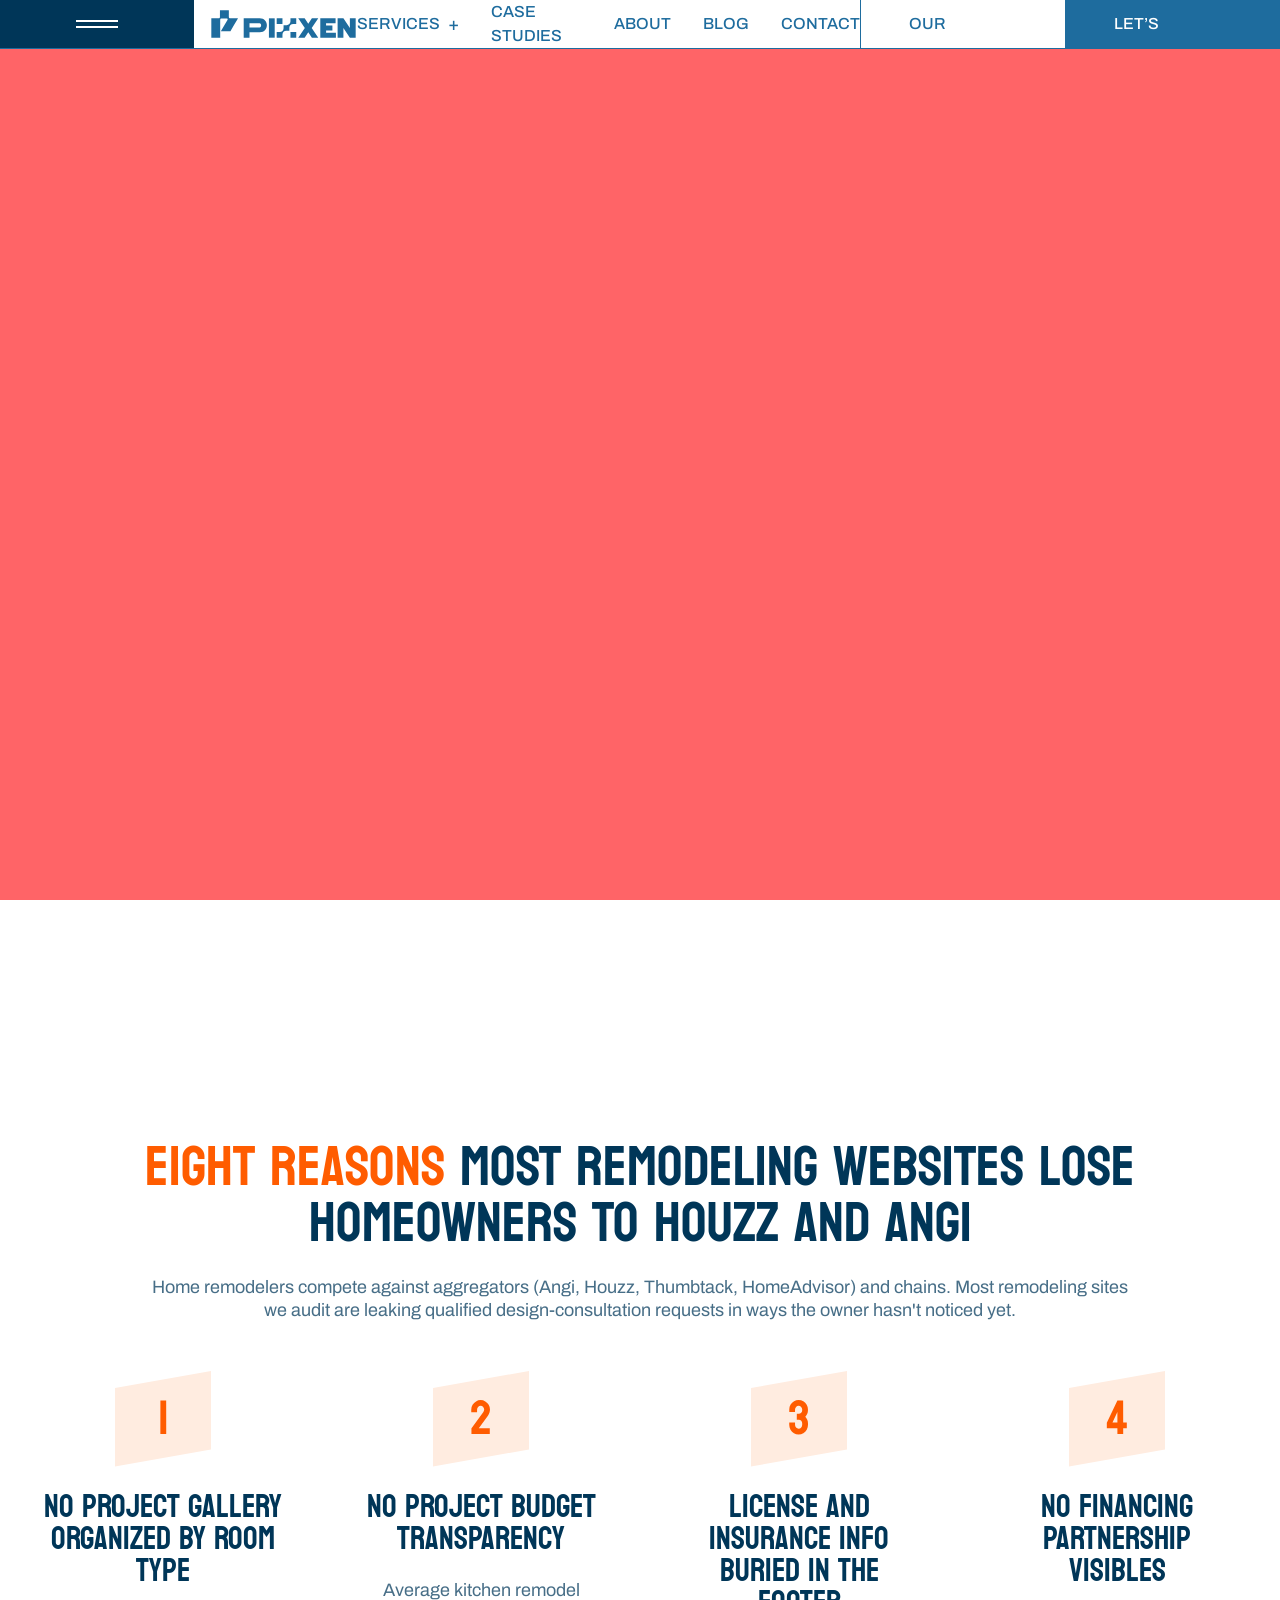
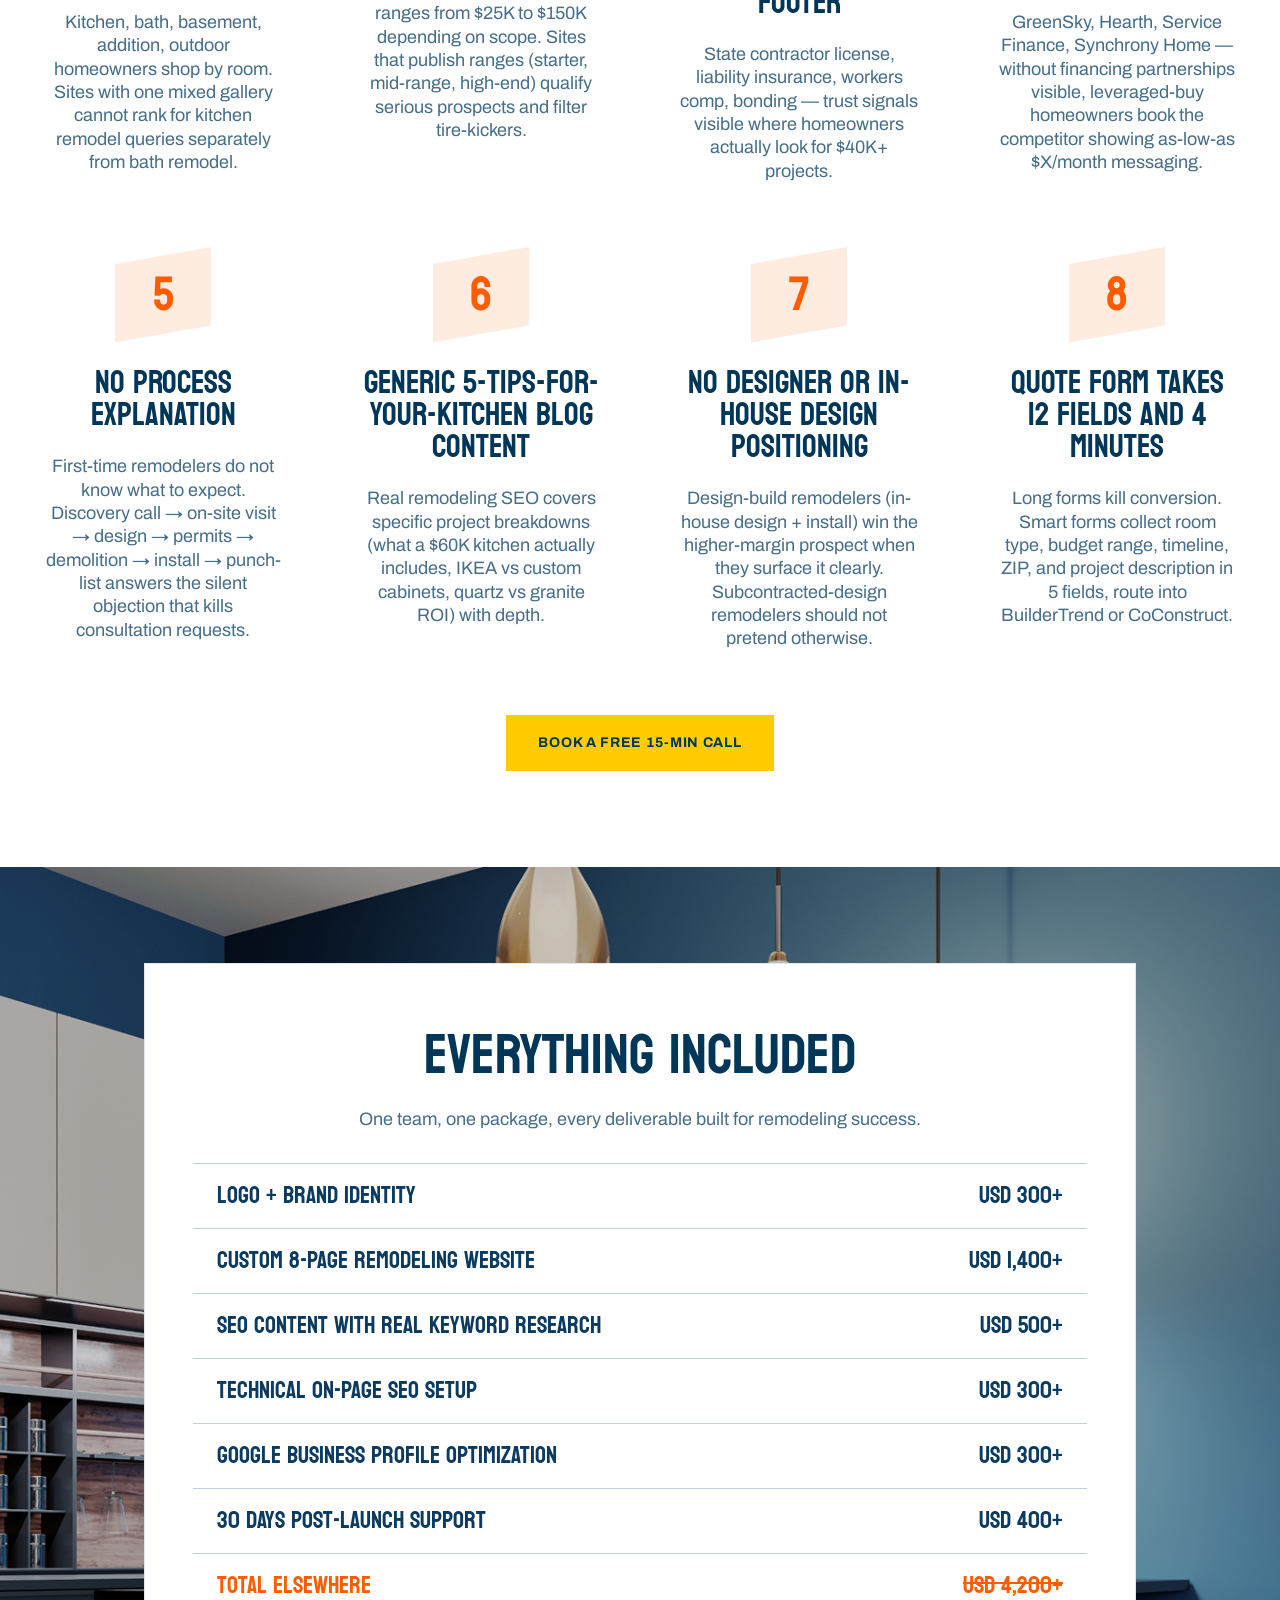
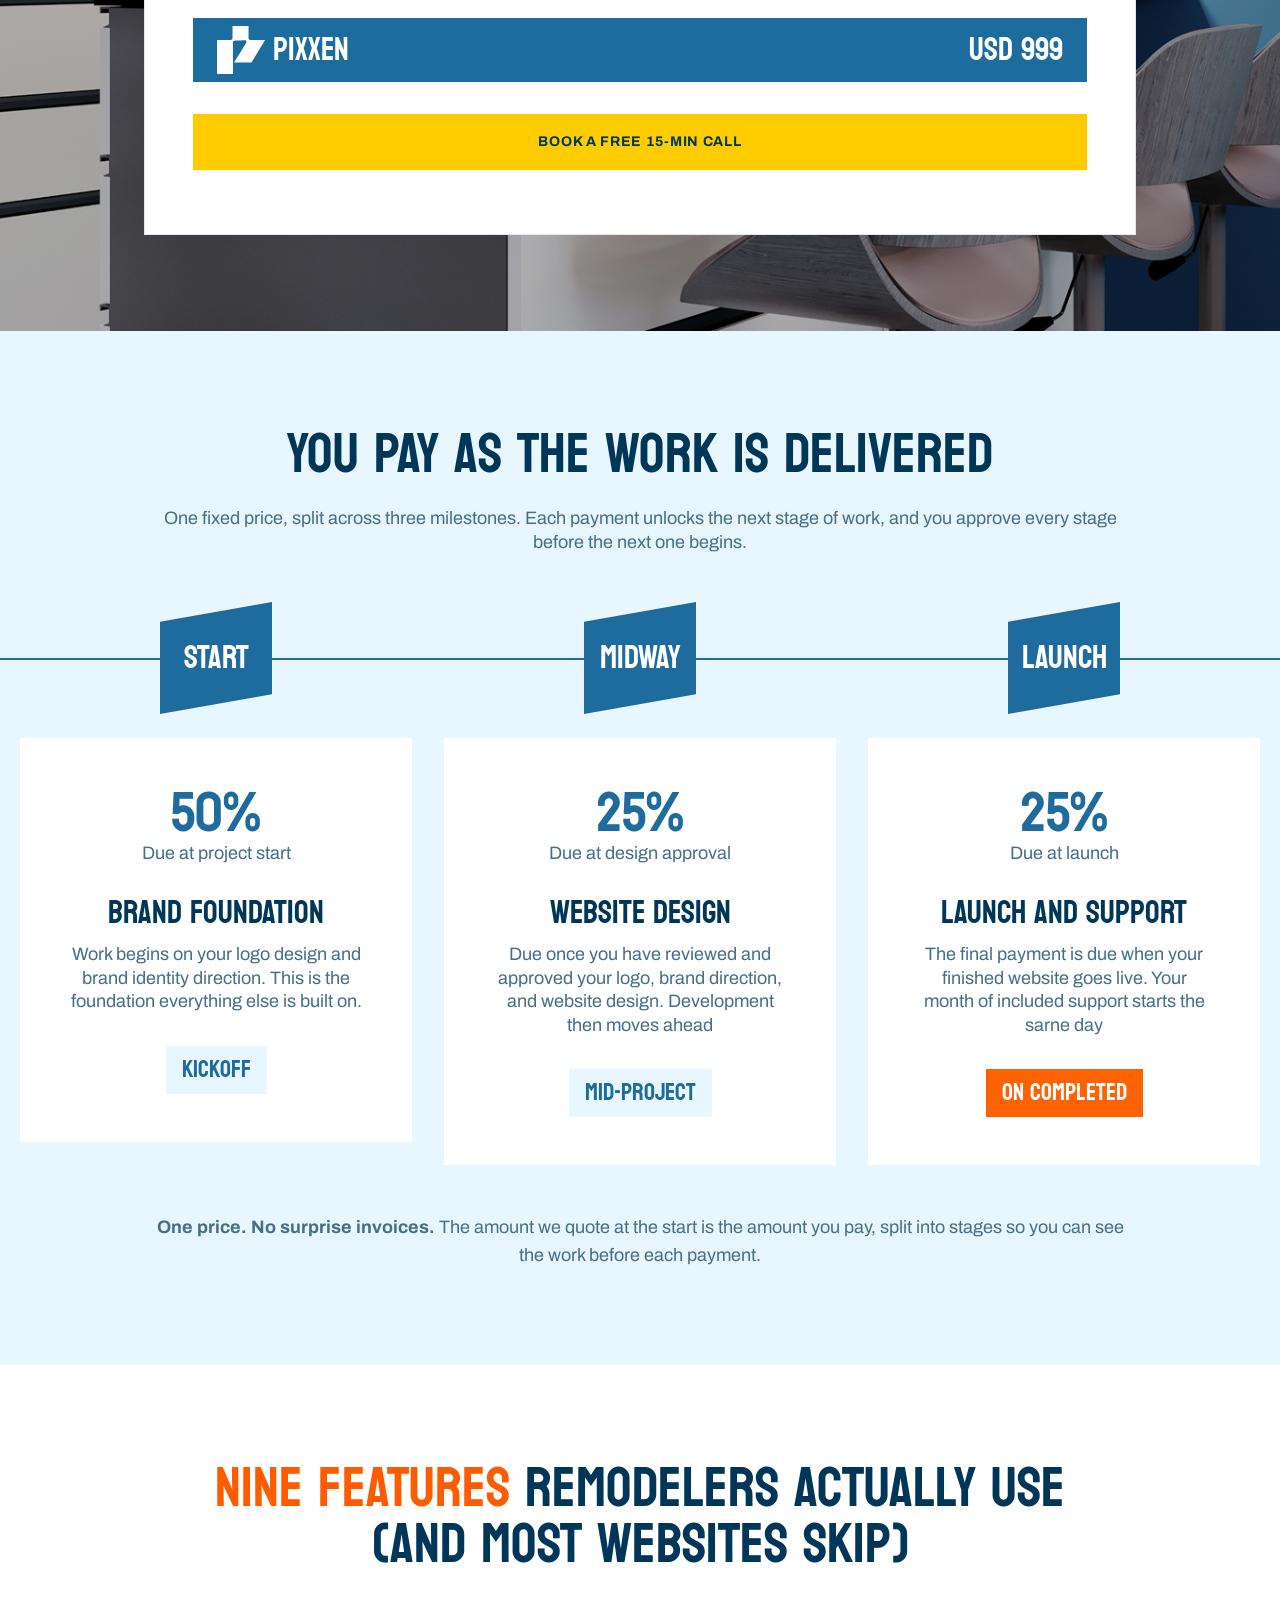
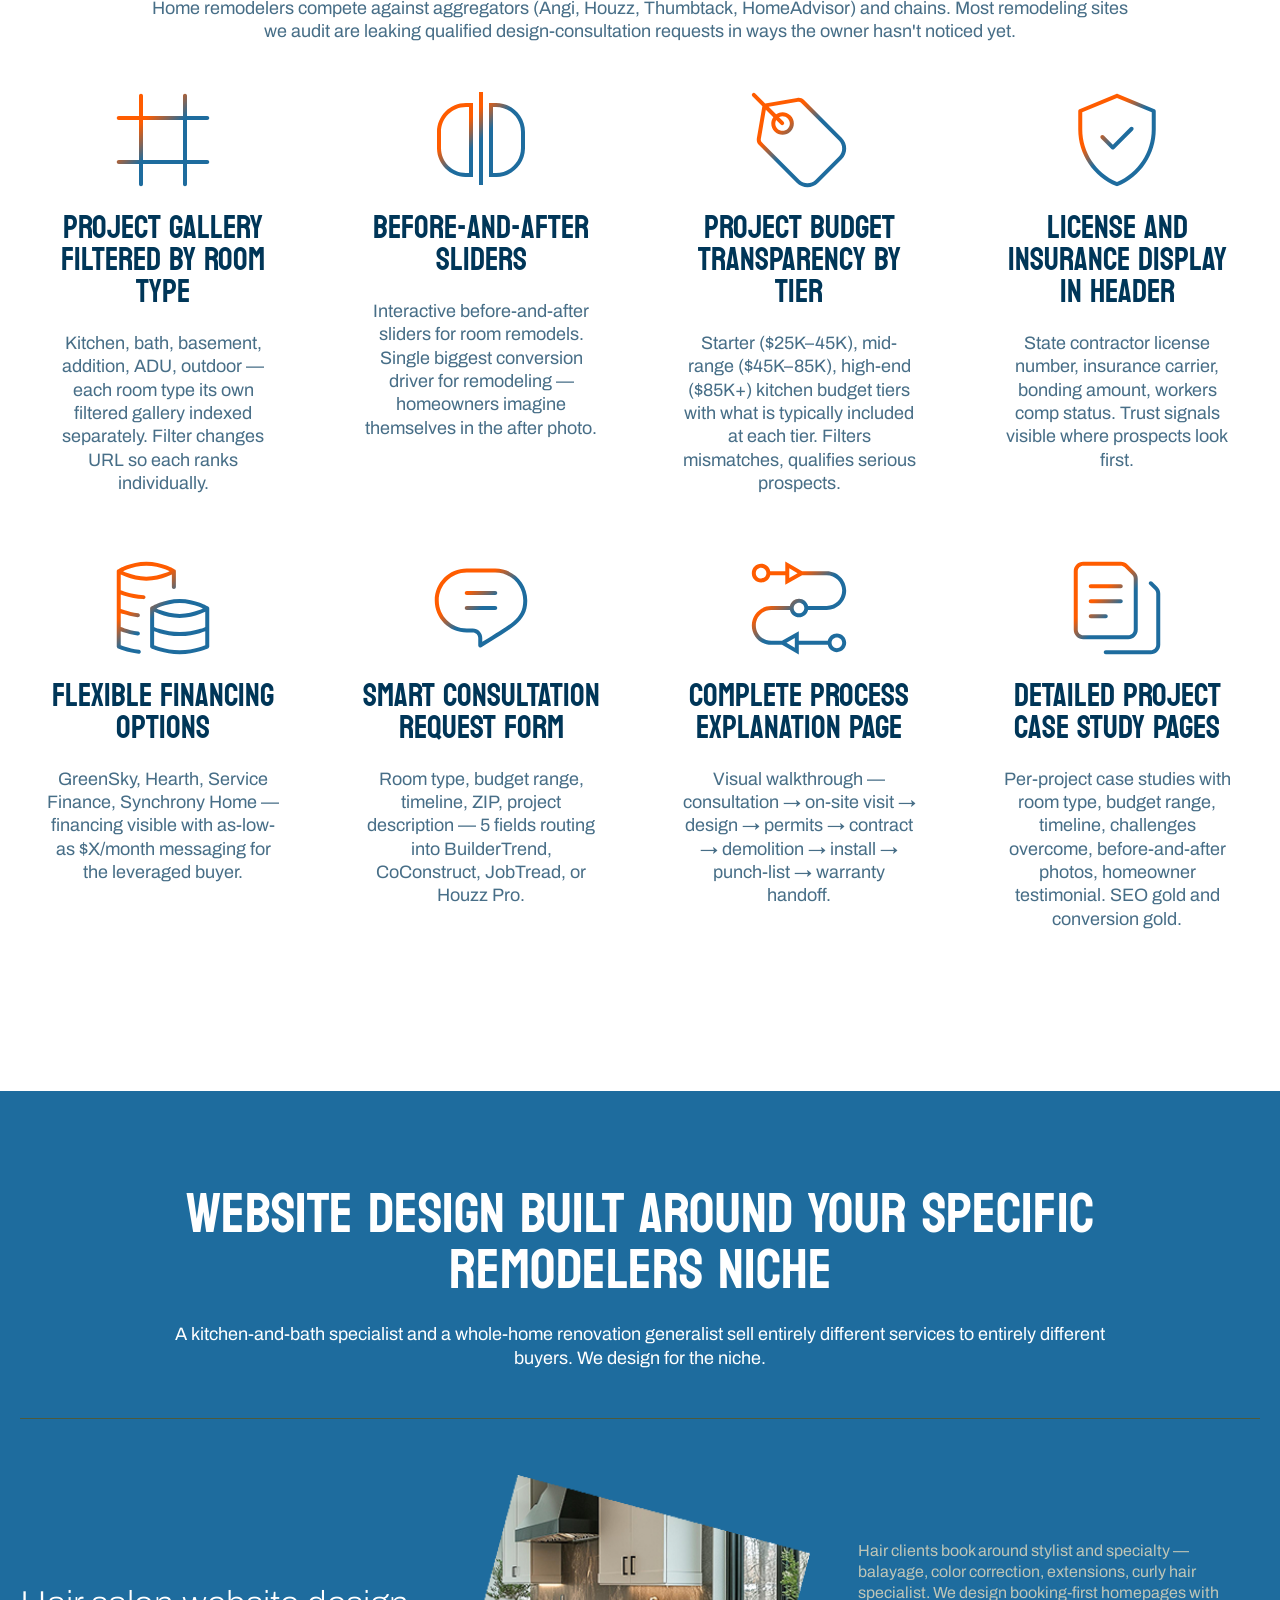
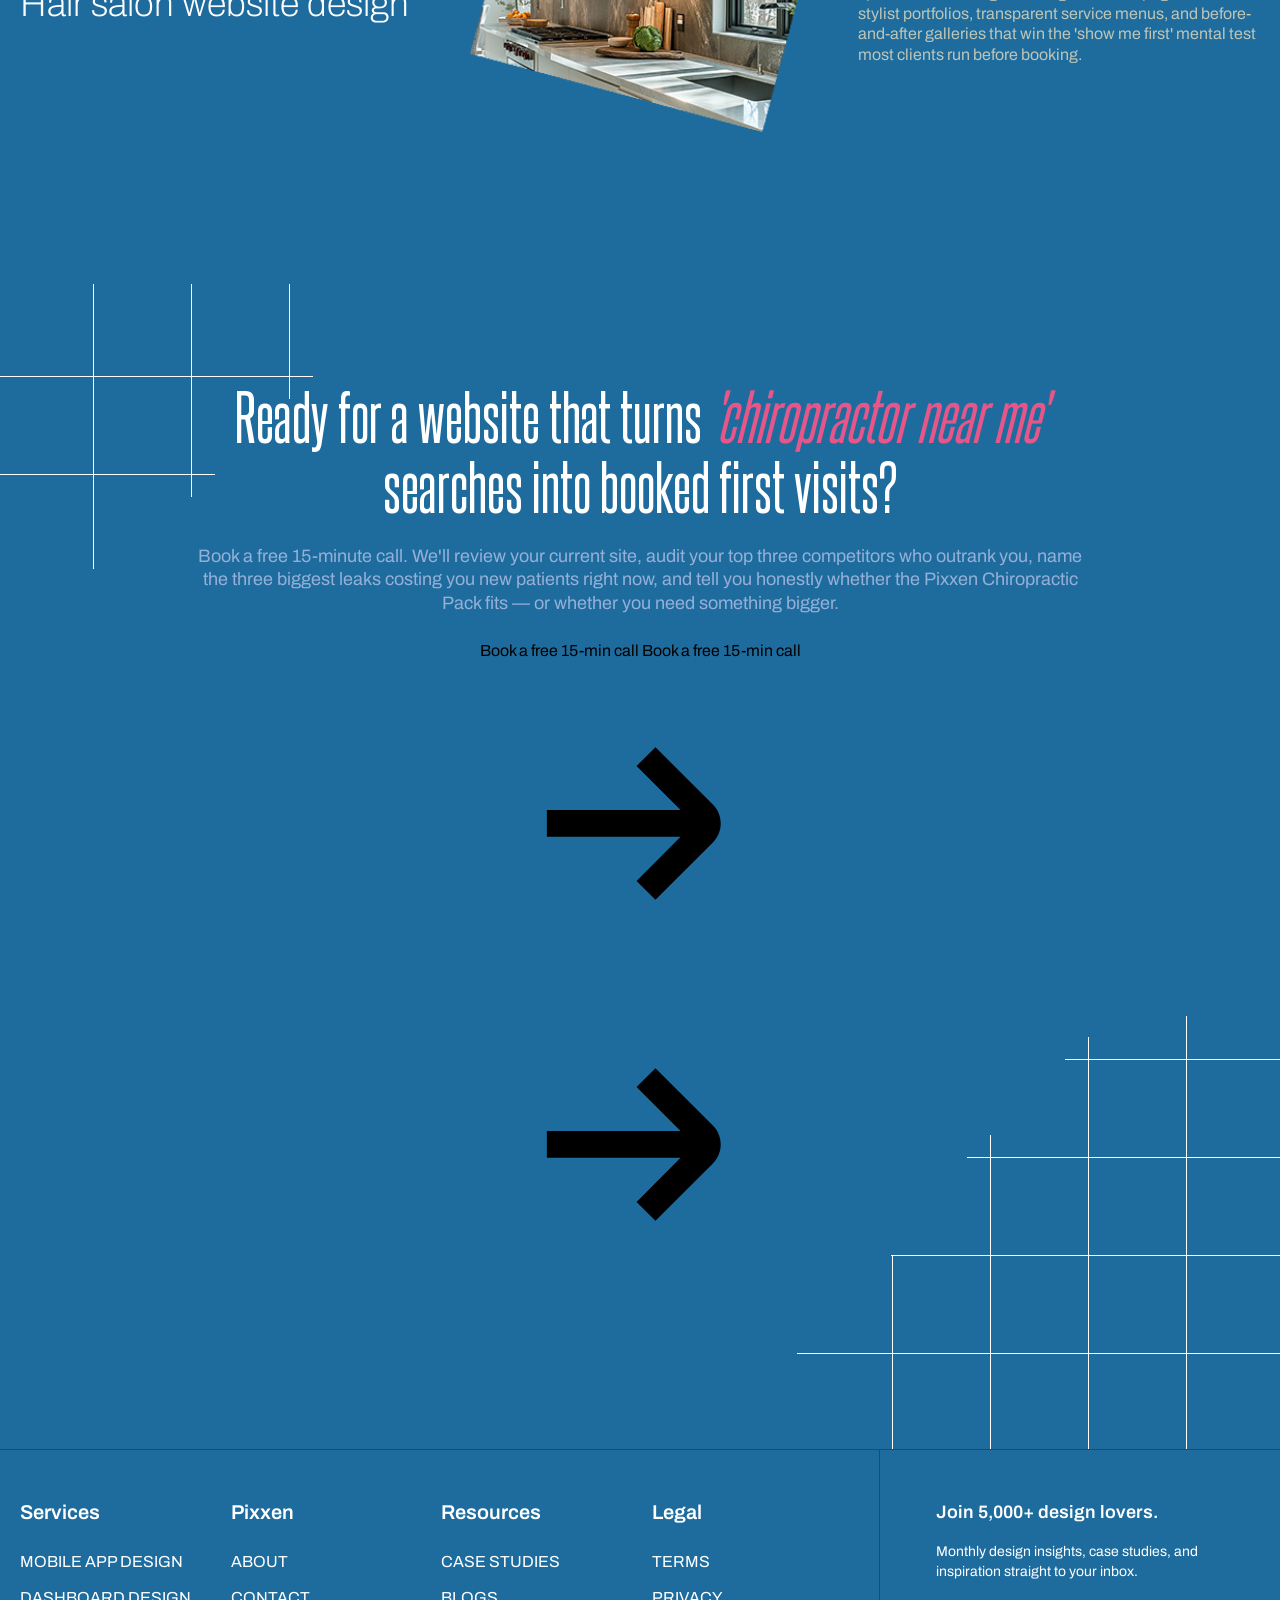
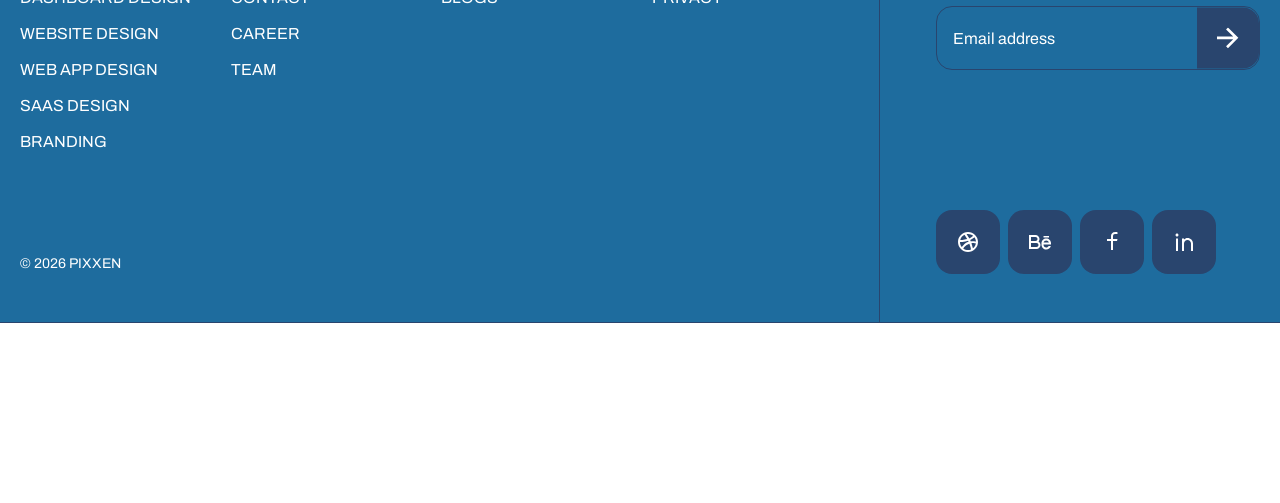
==== commit e46604e9: "test" ====
--- a/index.html
+++ b/index.html
@@ -430,7 +430,7 @@
 
   <!-- banner section -->
 <section class="min-h-screen">
-  <div class="w-full container bg-black min-h-screen">
+  <div class="w-full container bg-red-400 min-h-screen">
     
   </div>
 </section>
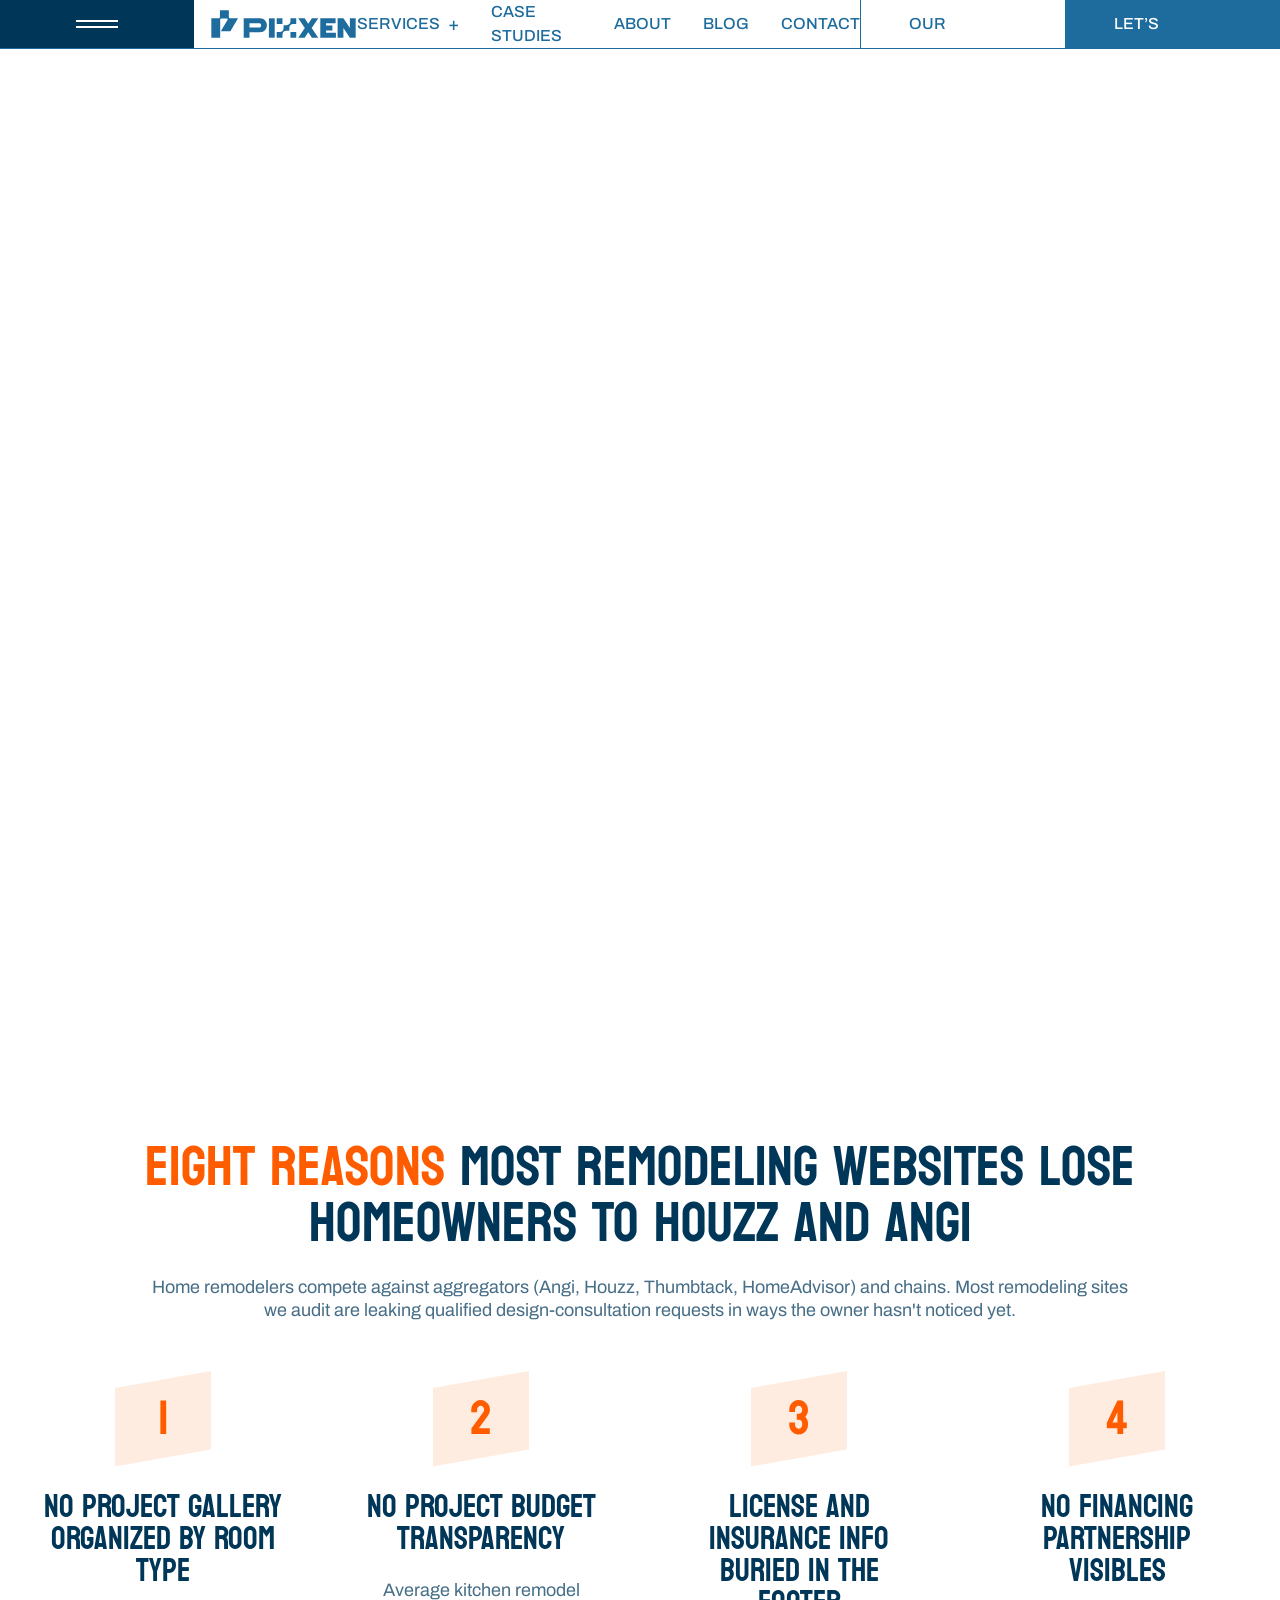
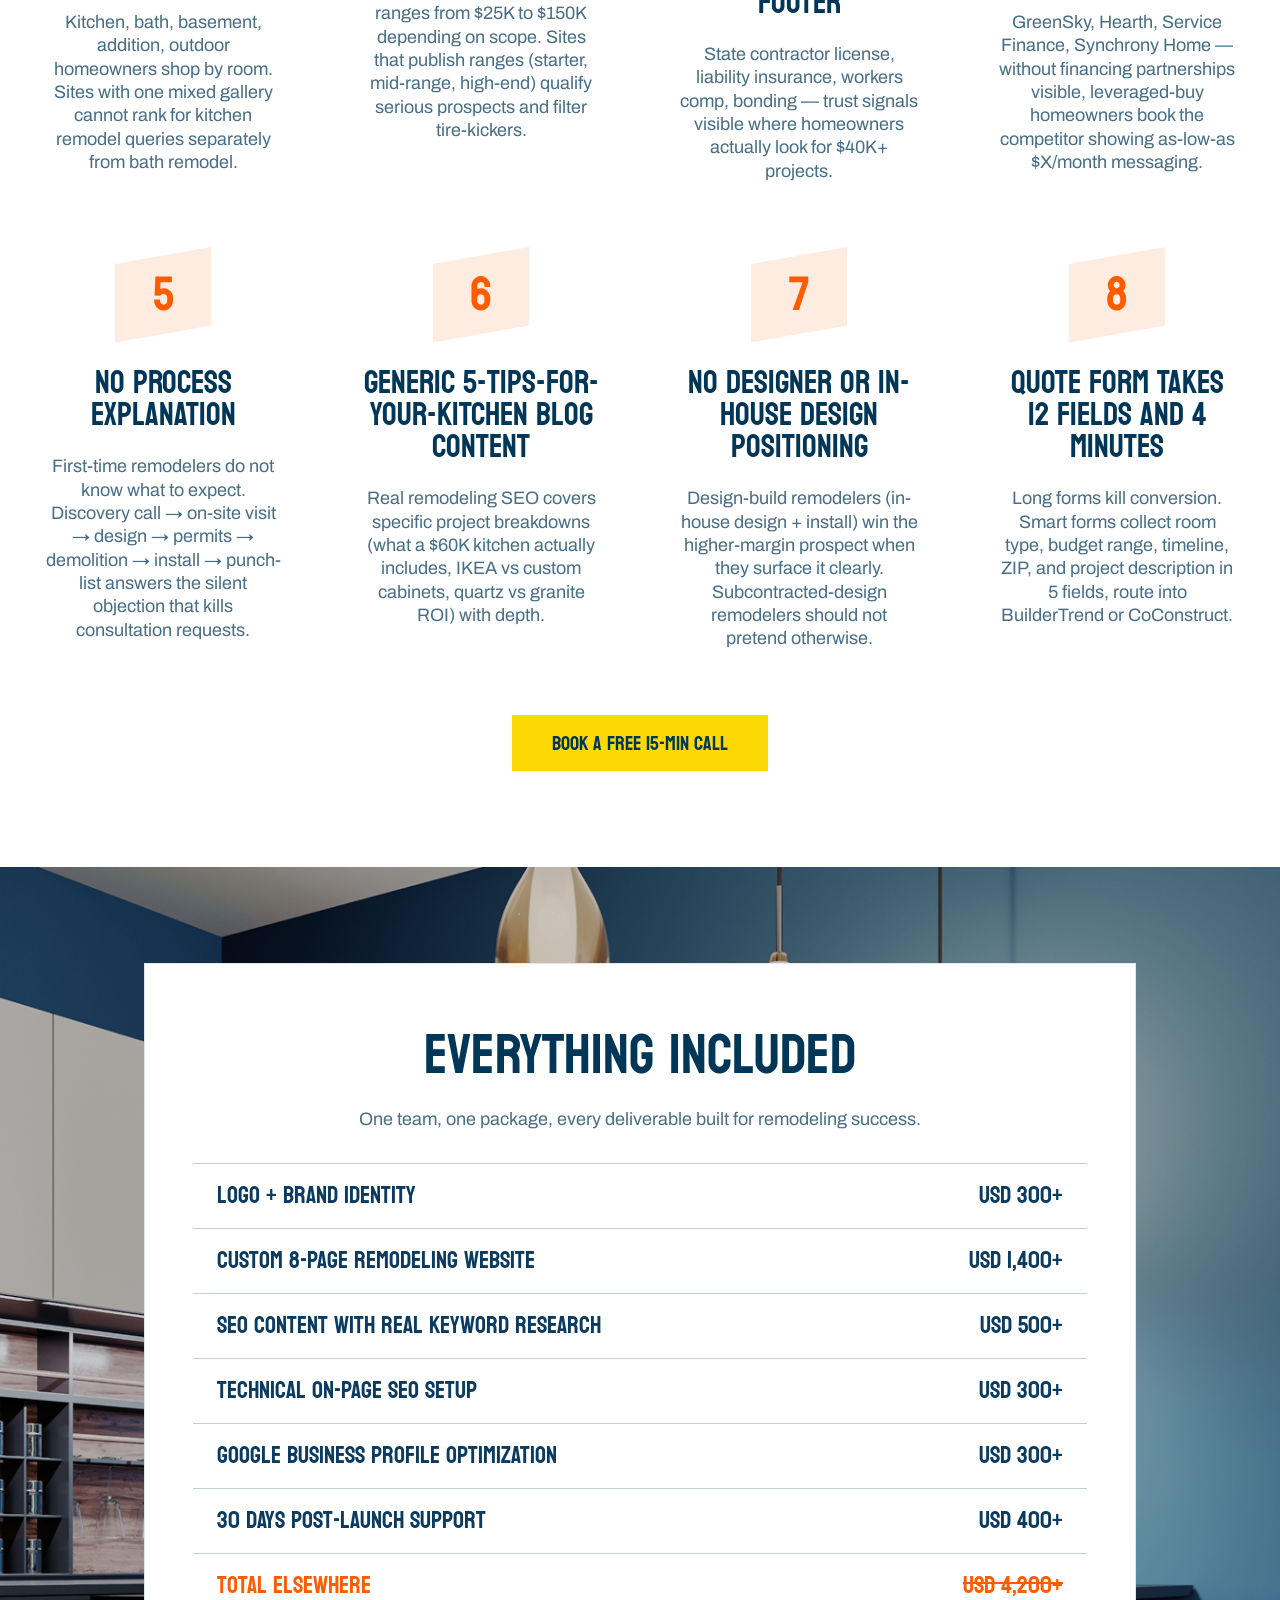
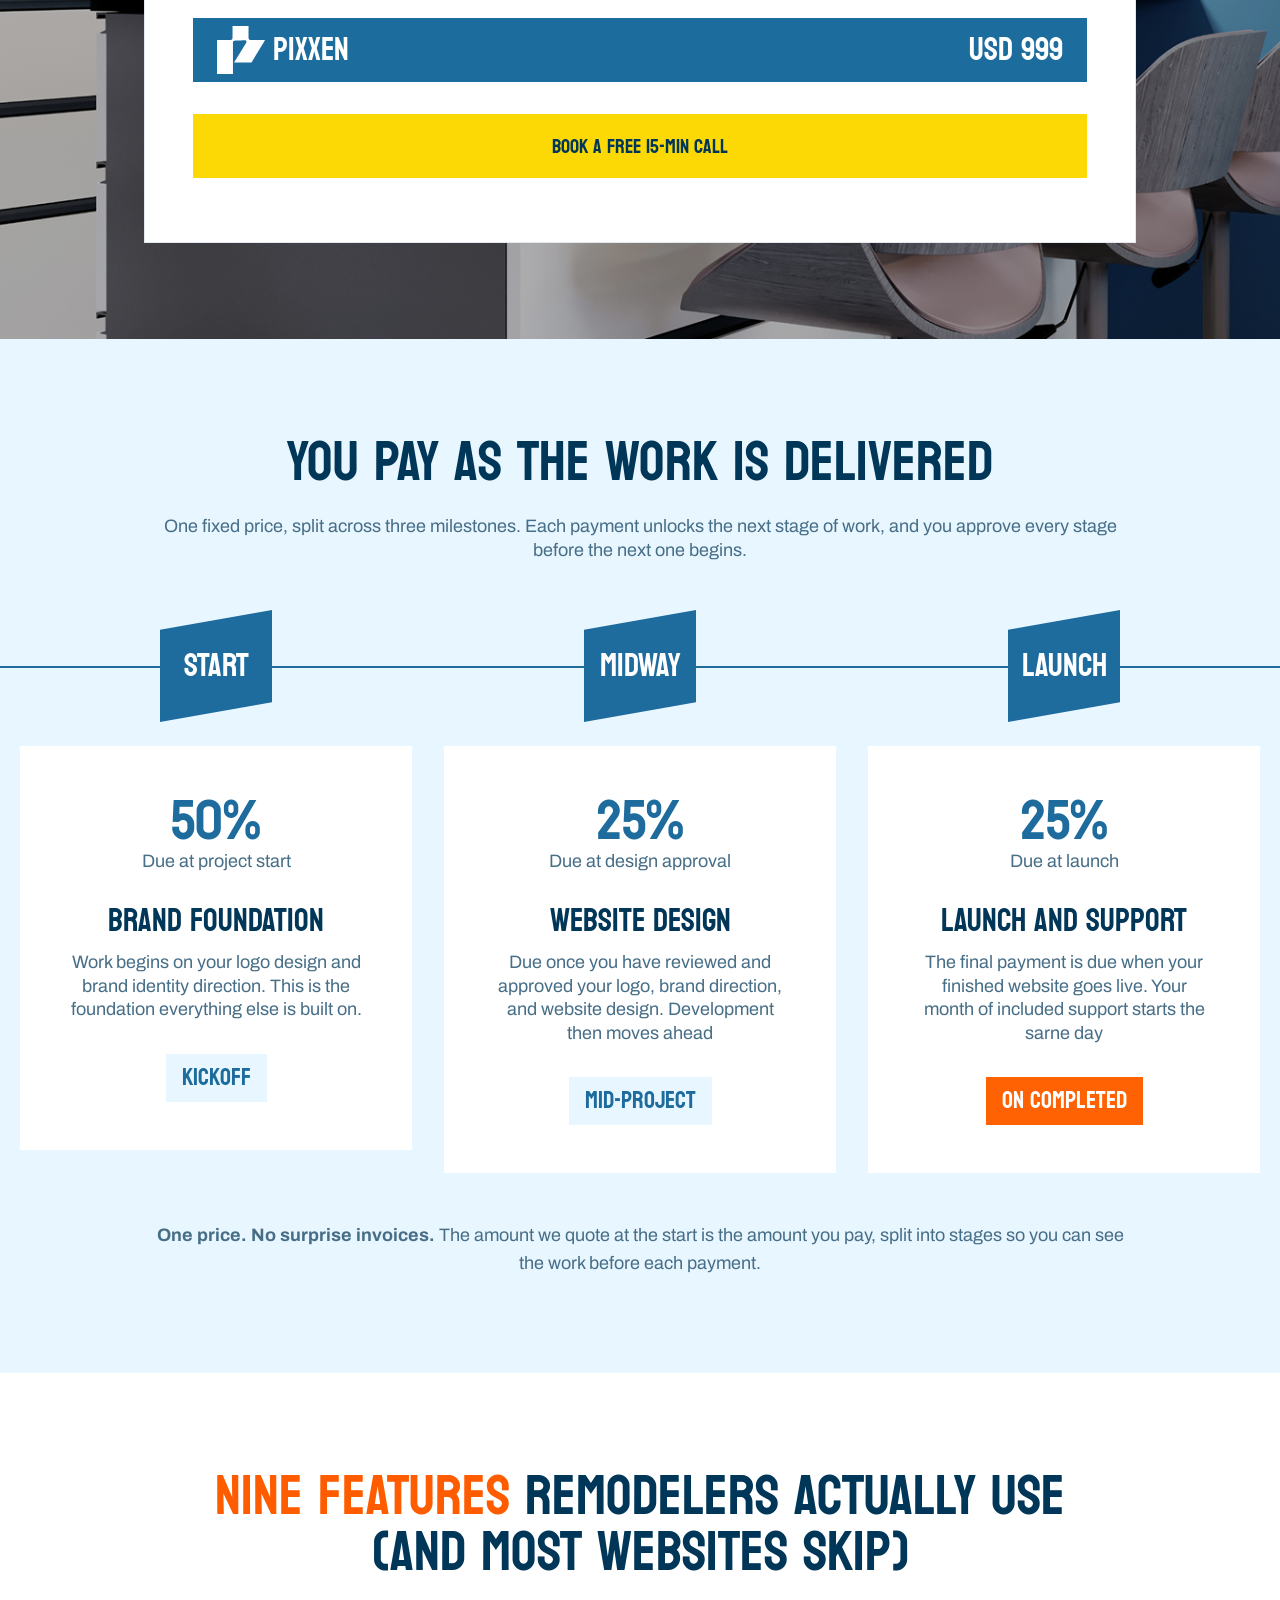
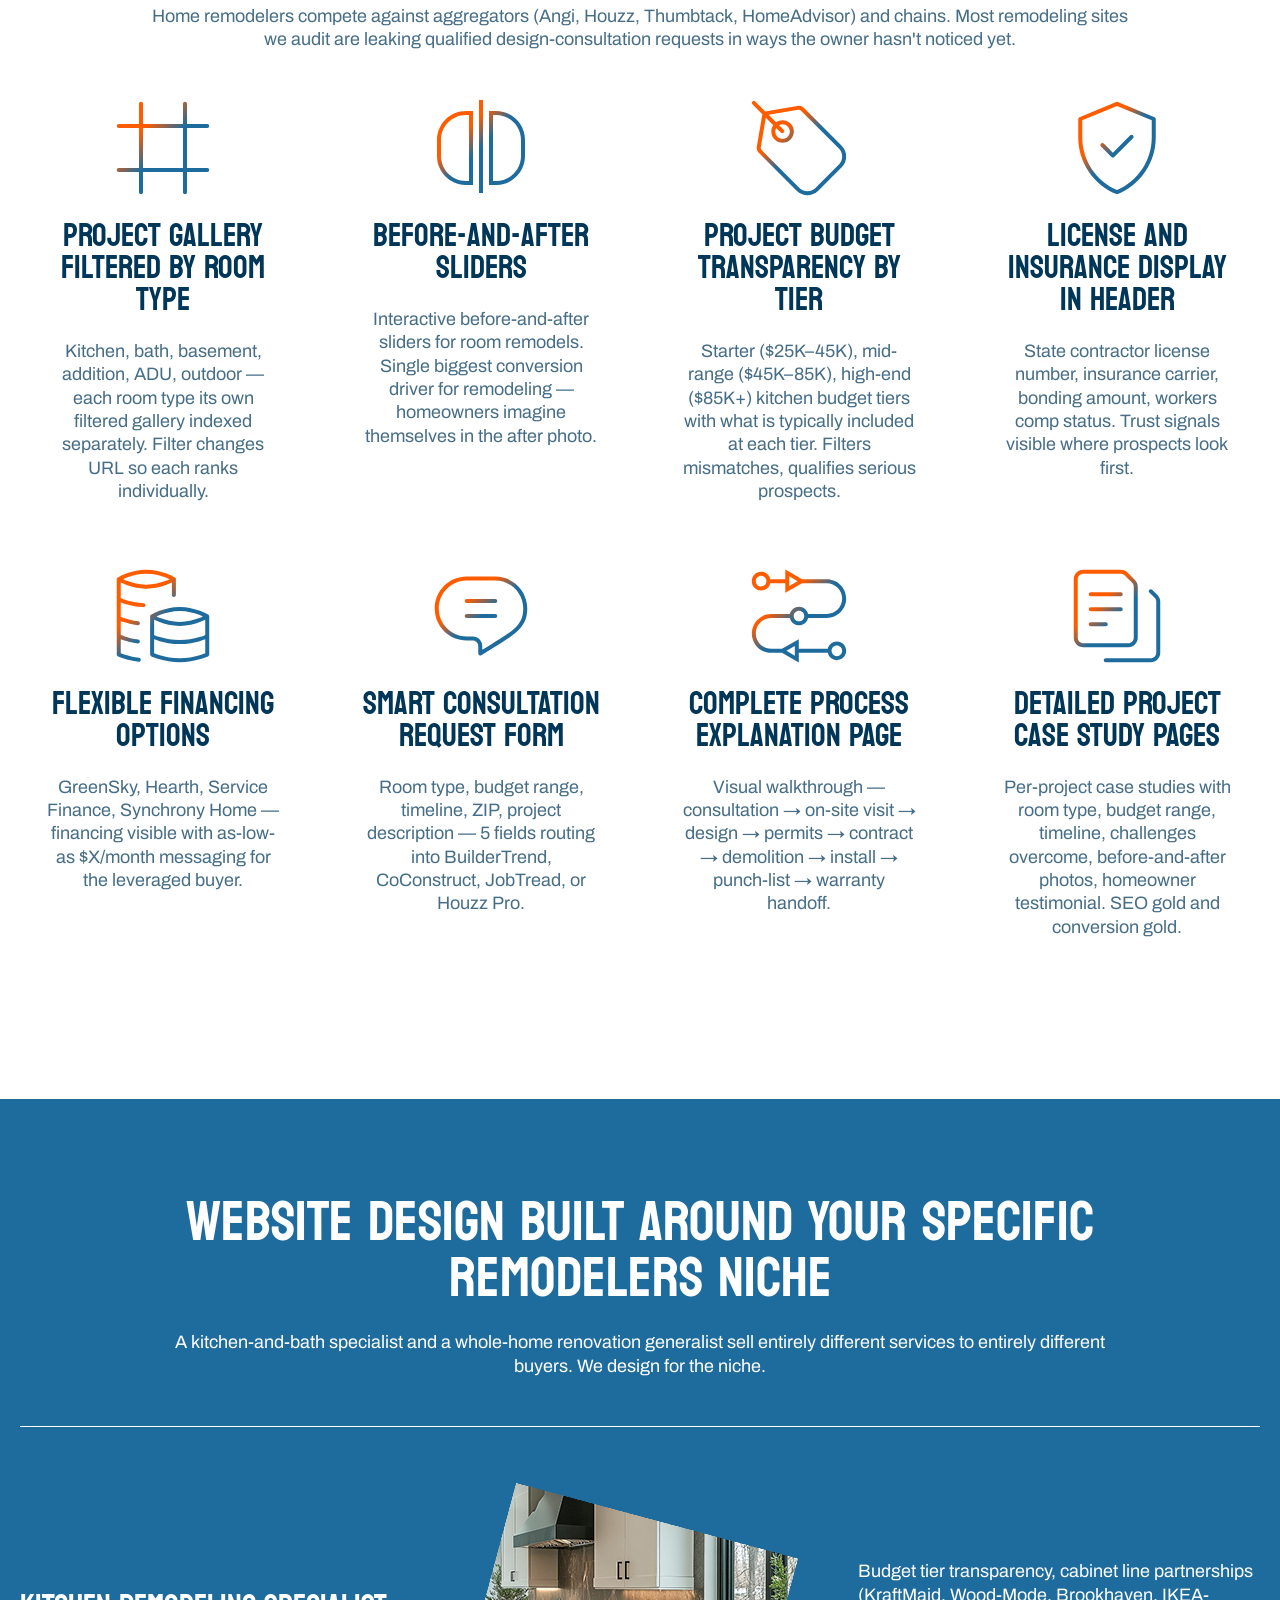
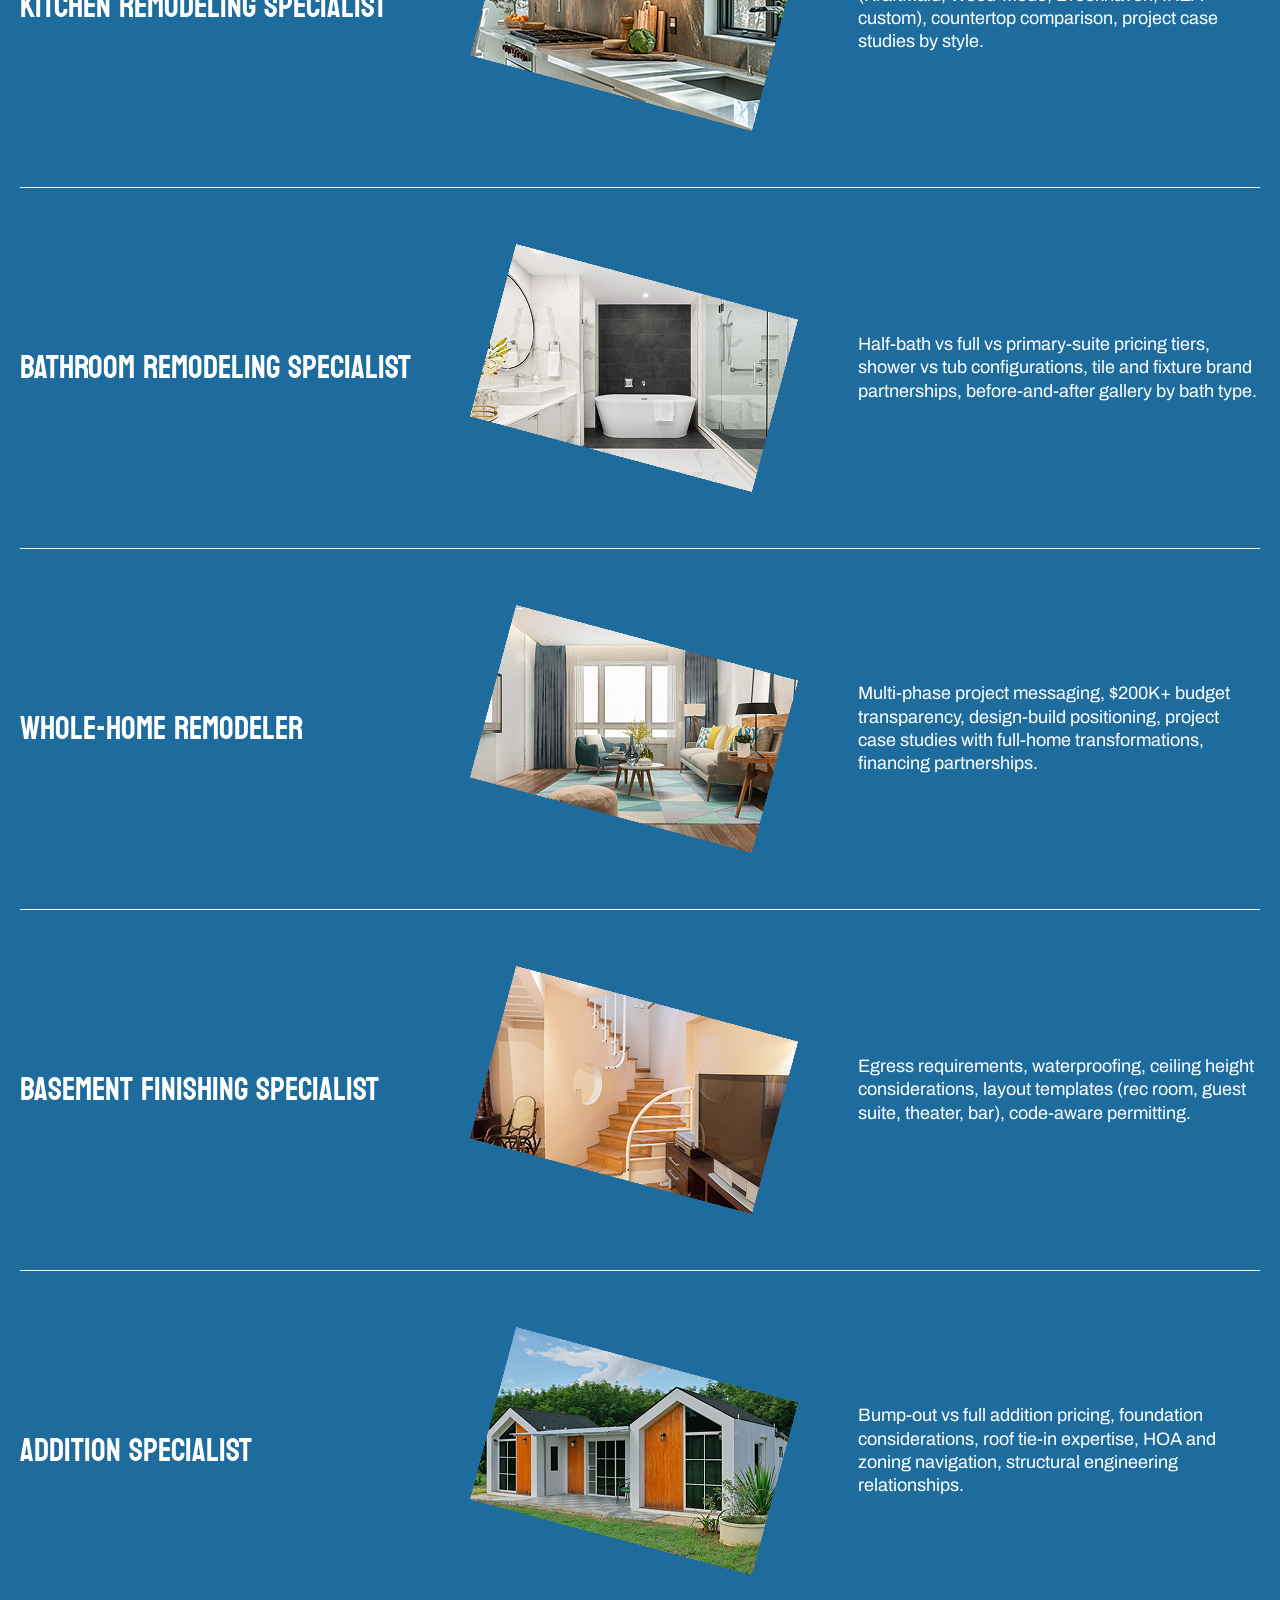
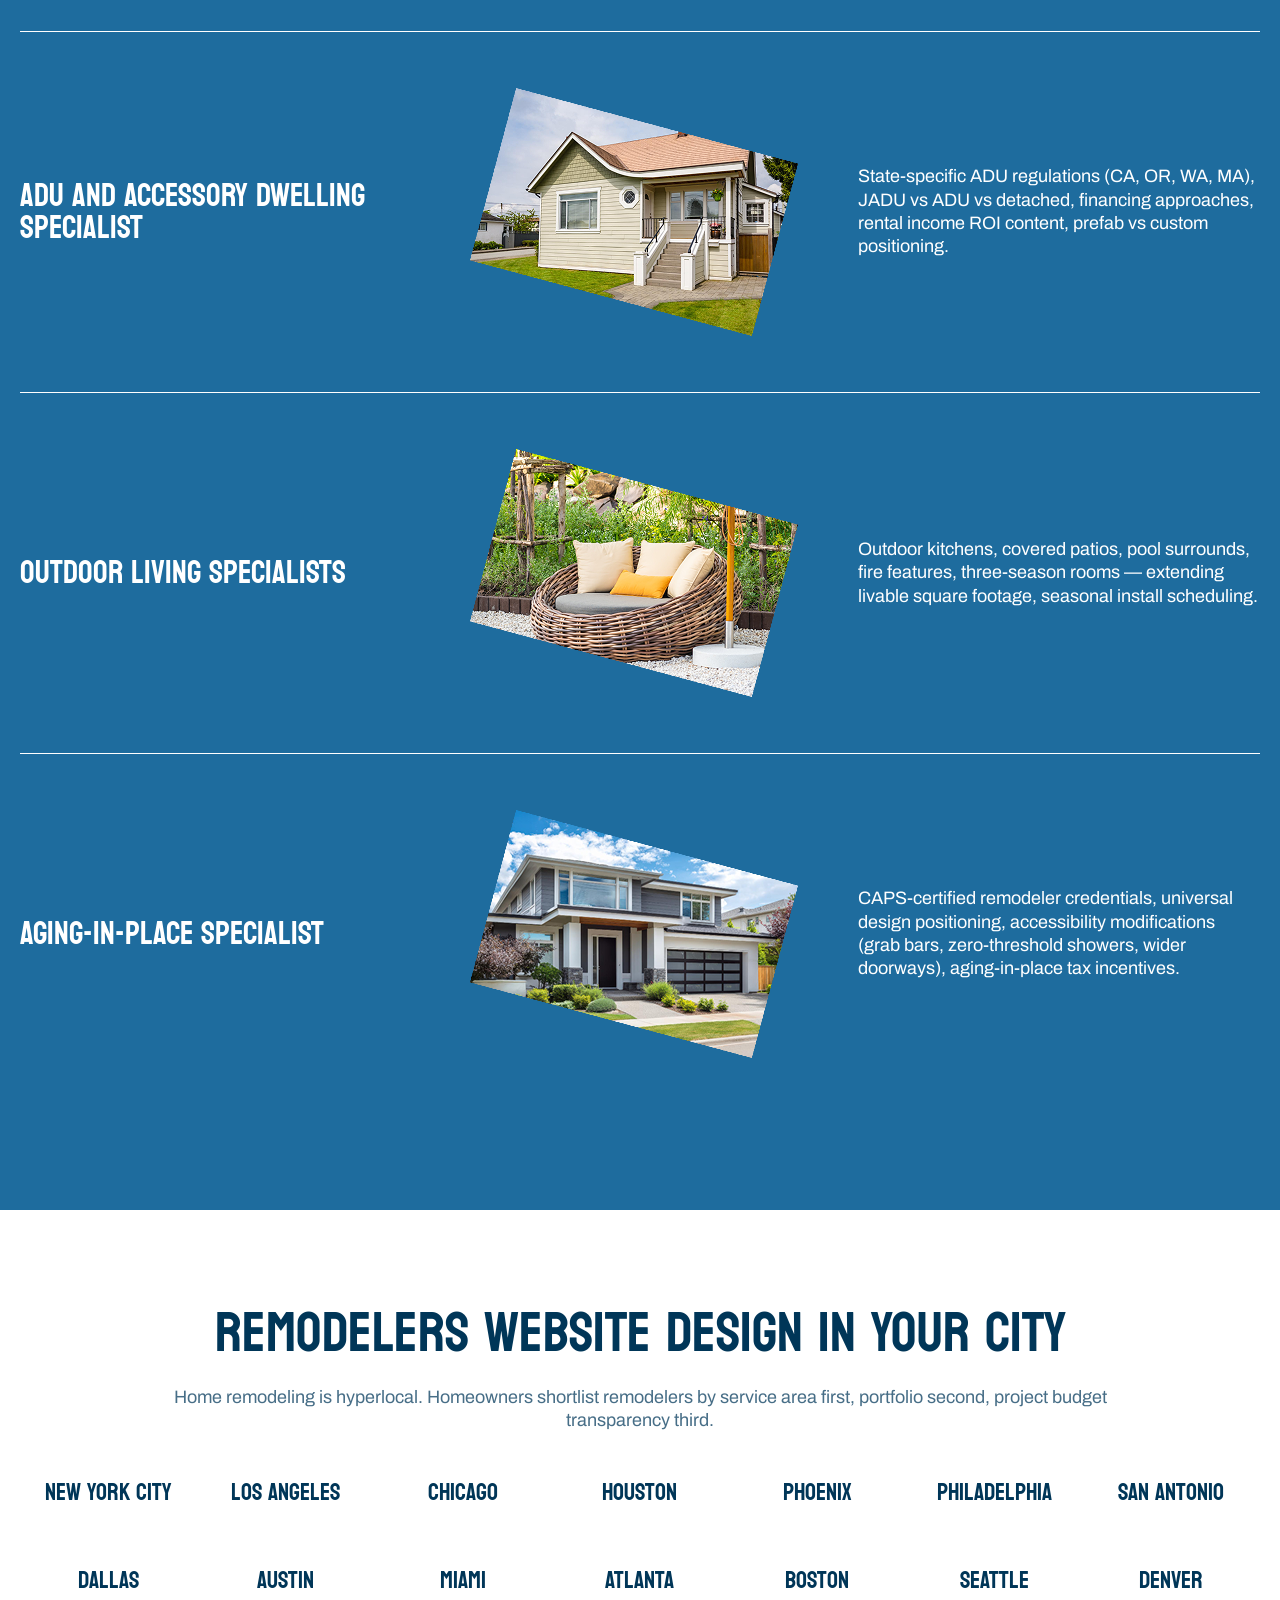
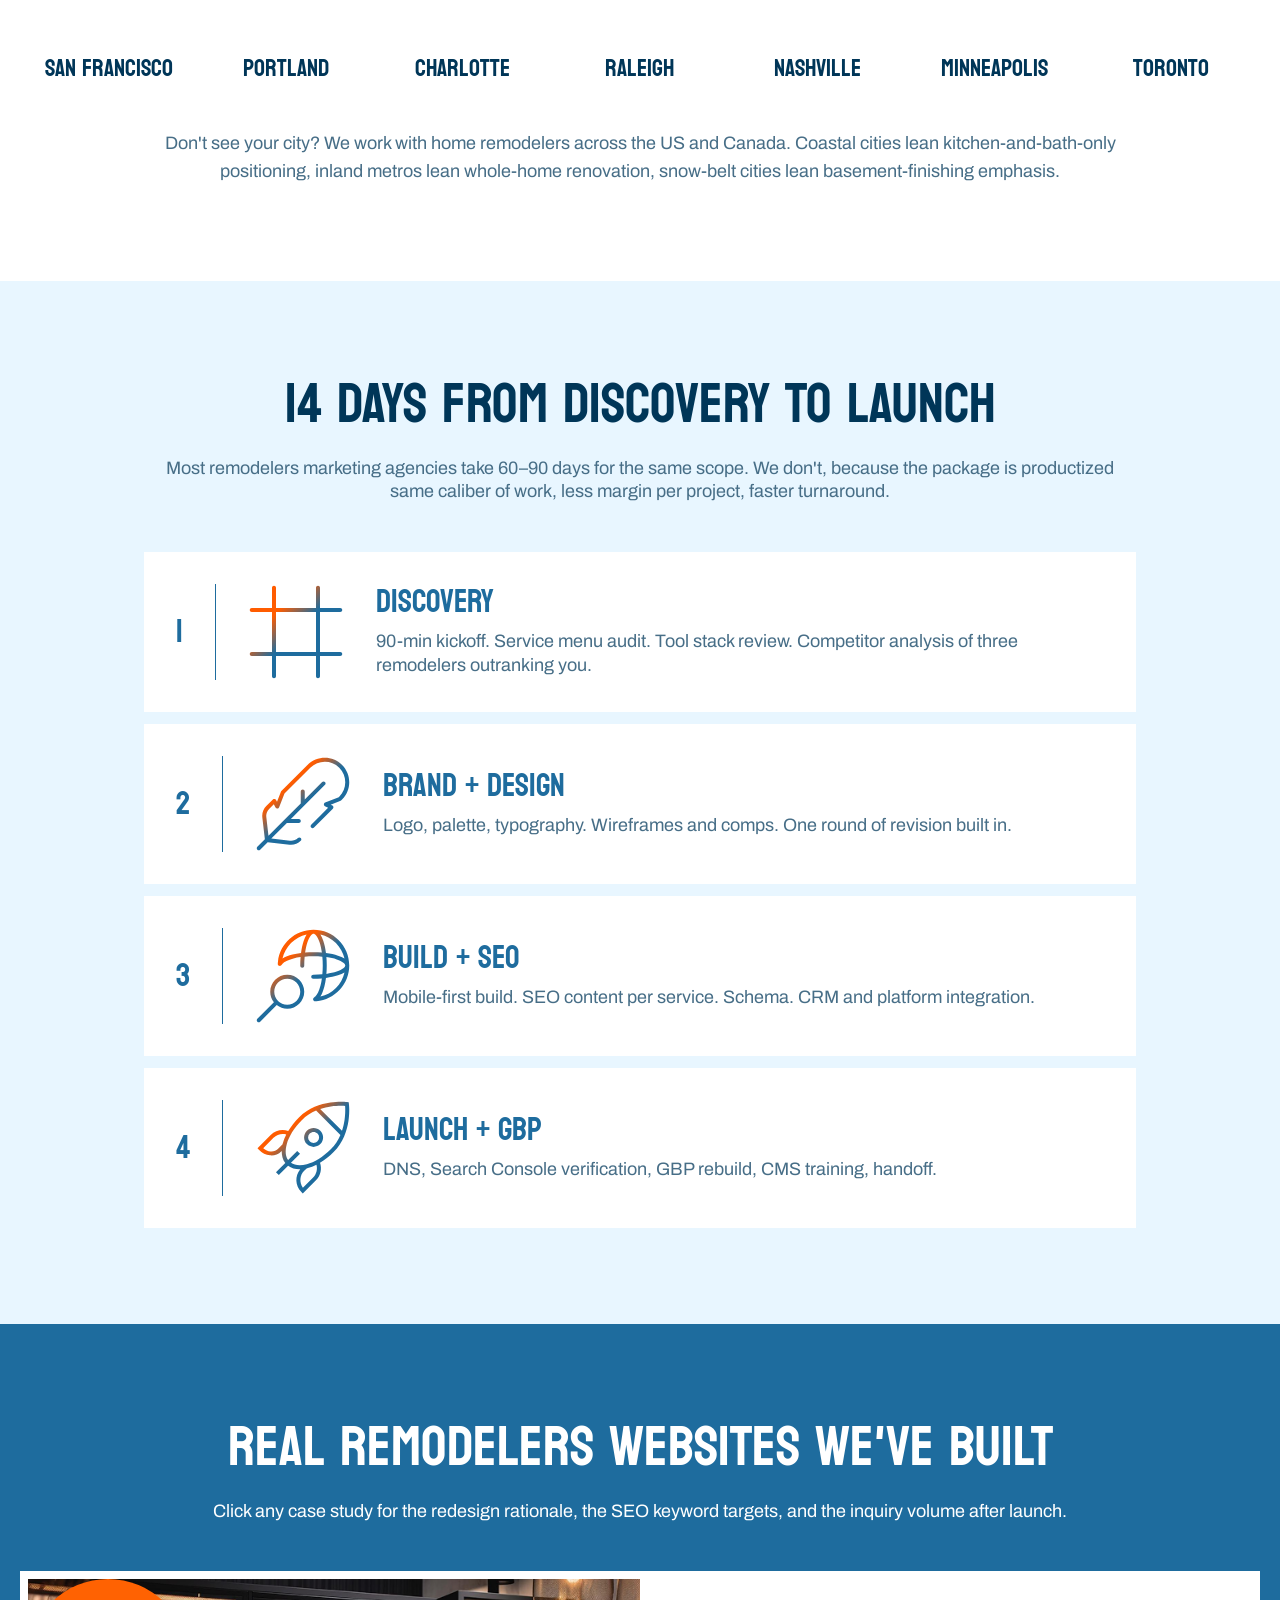
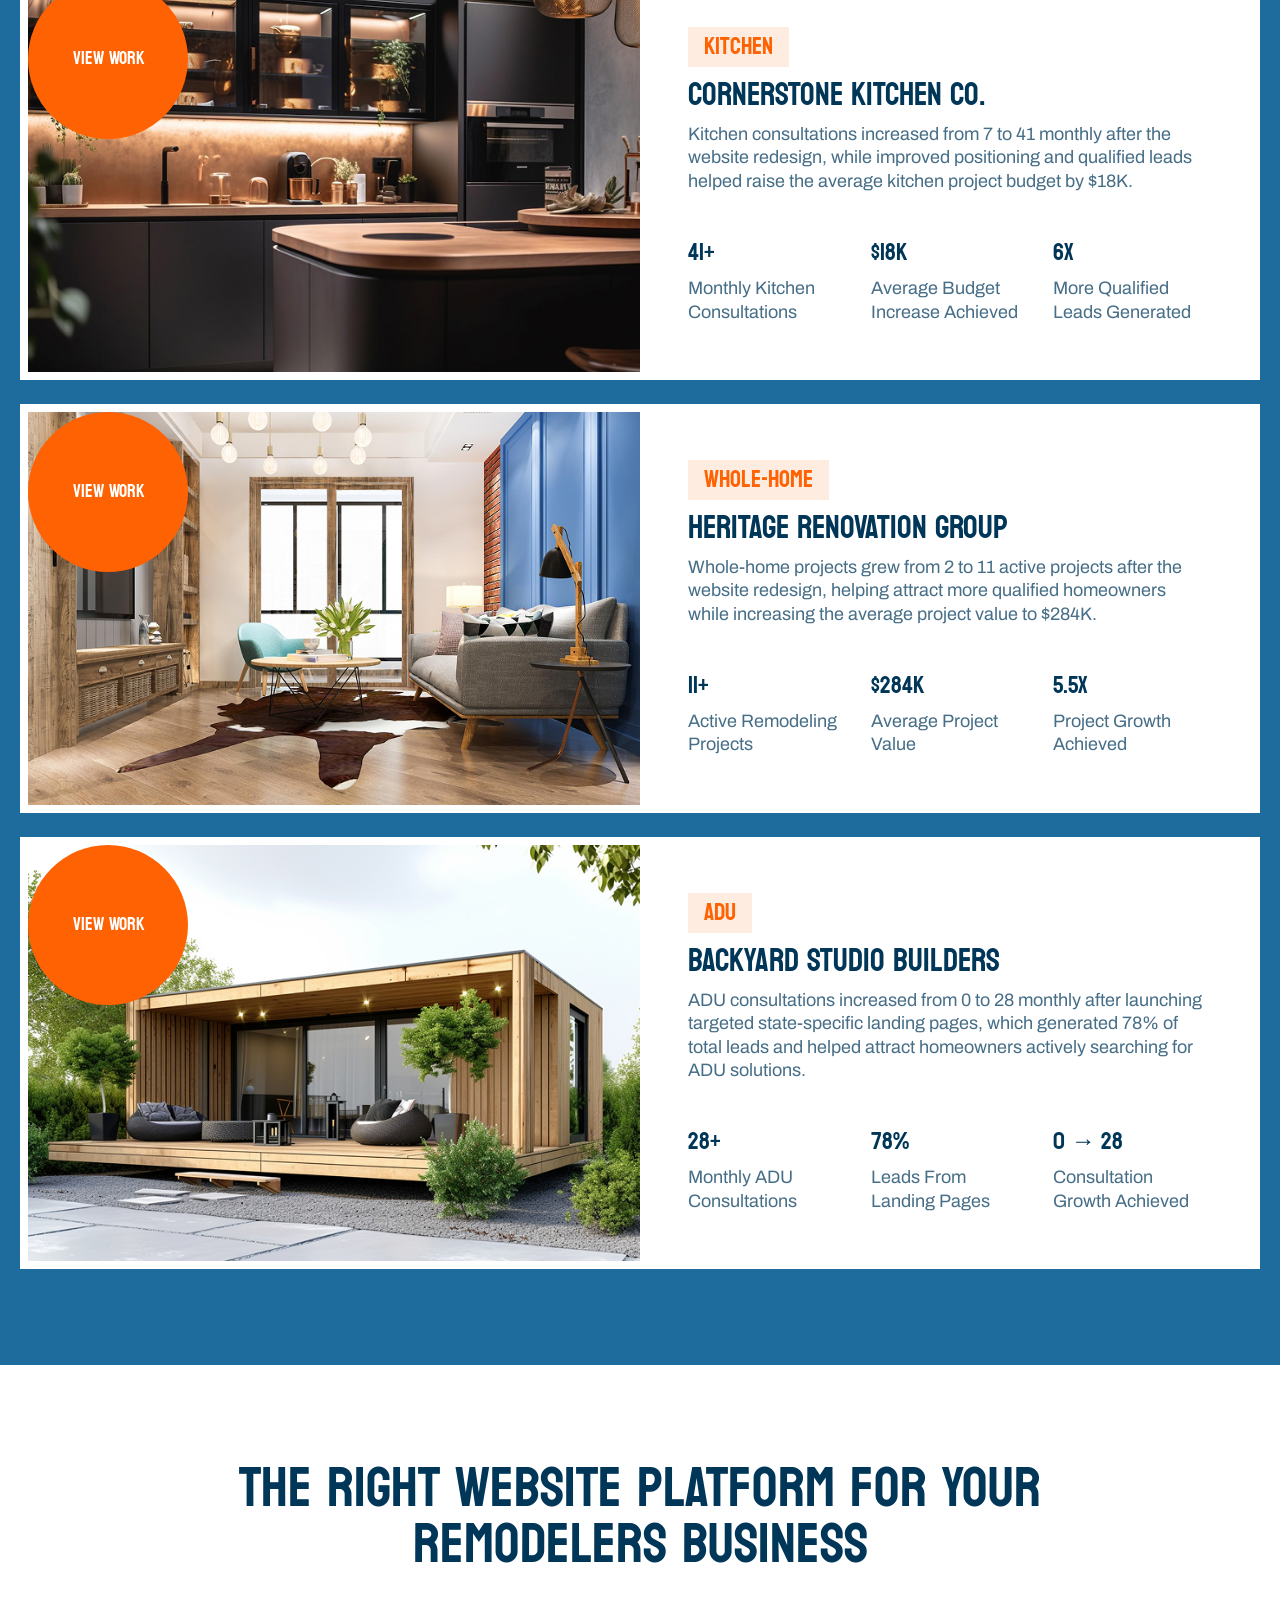
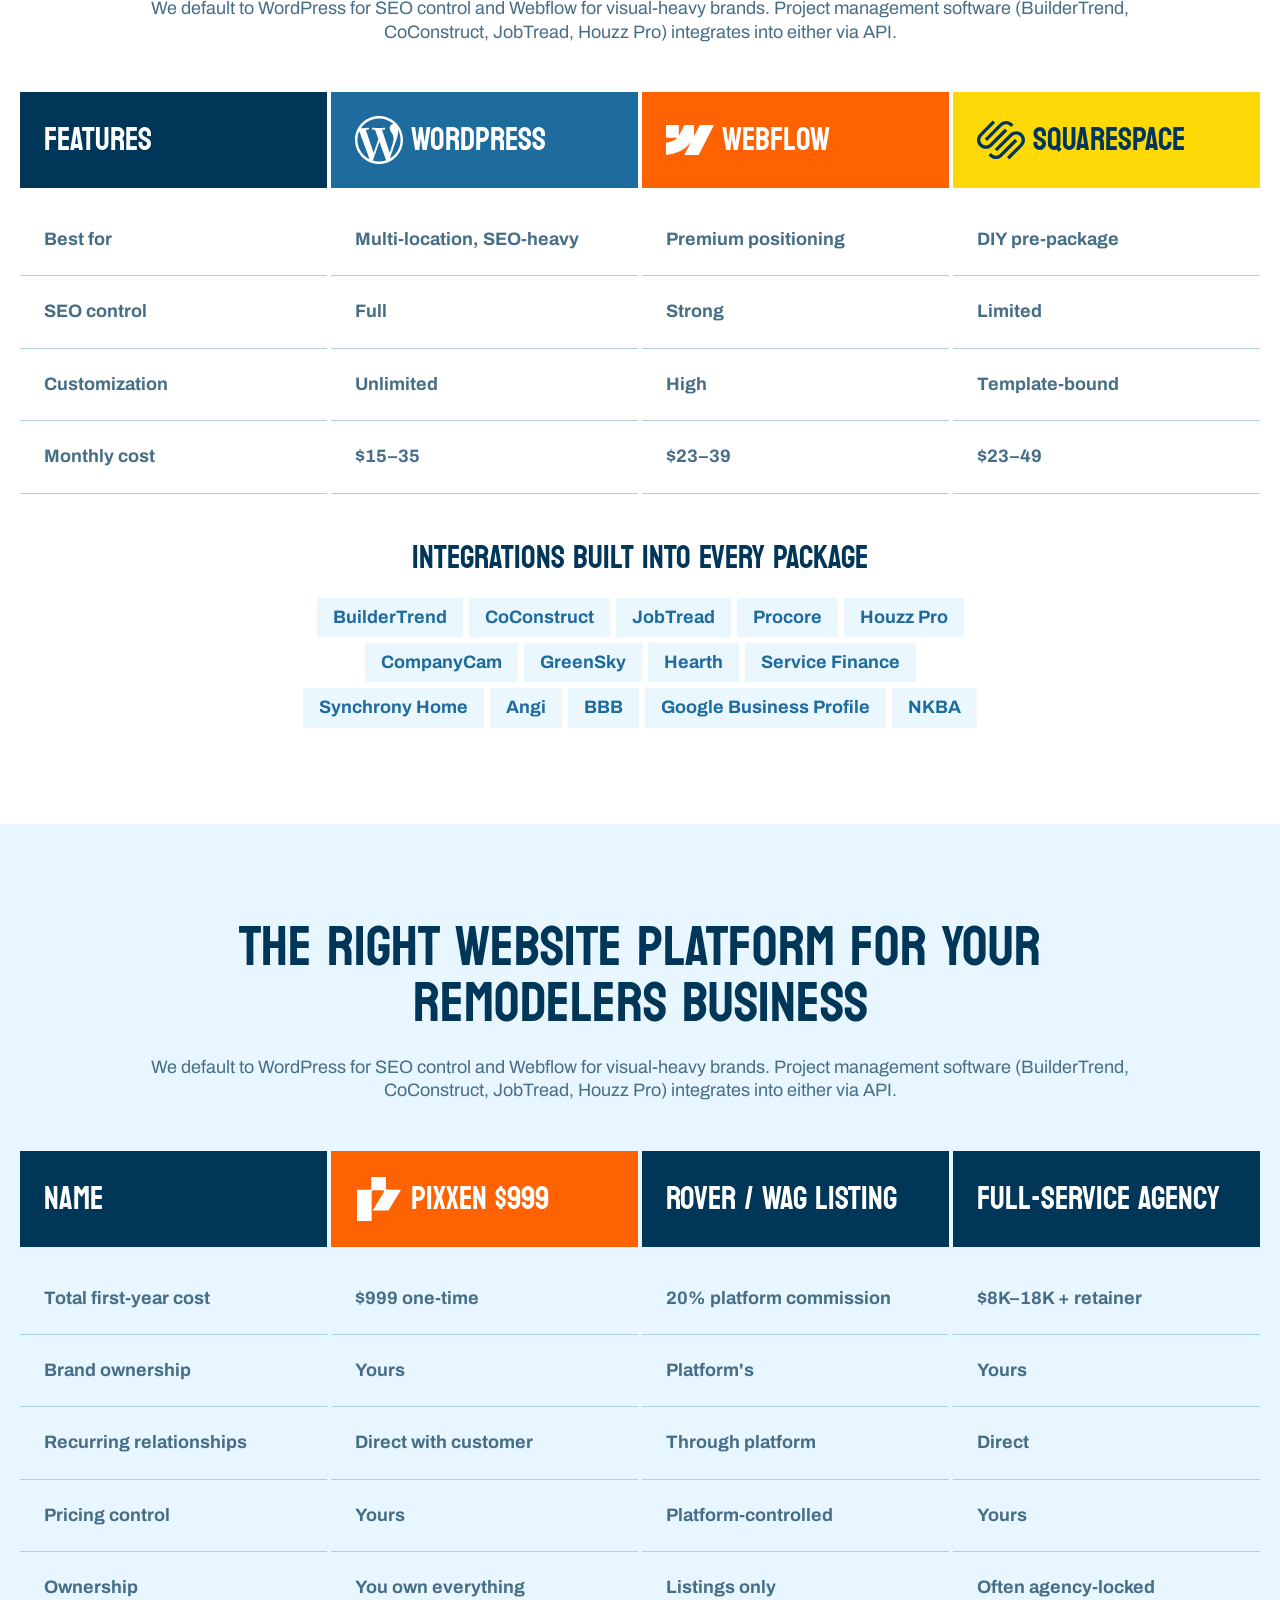
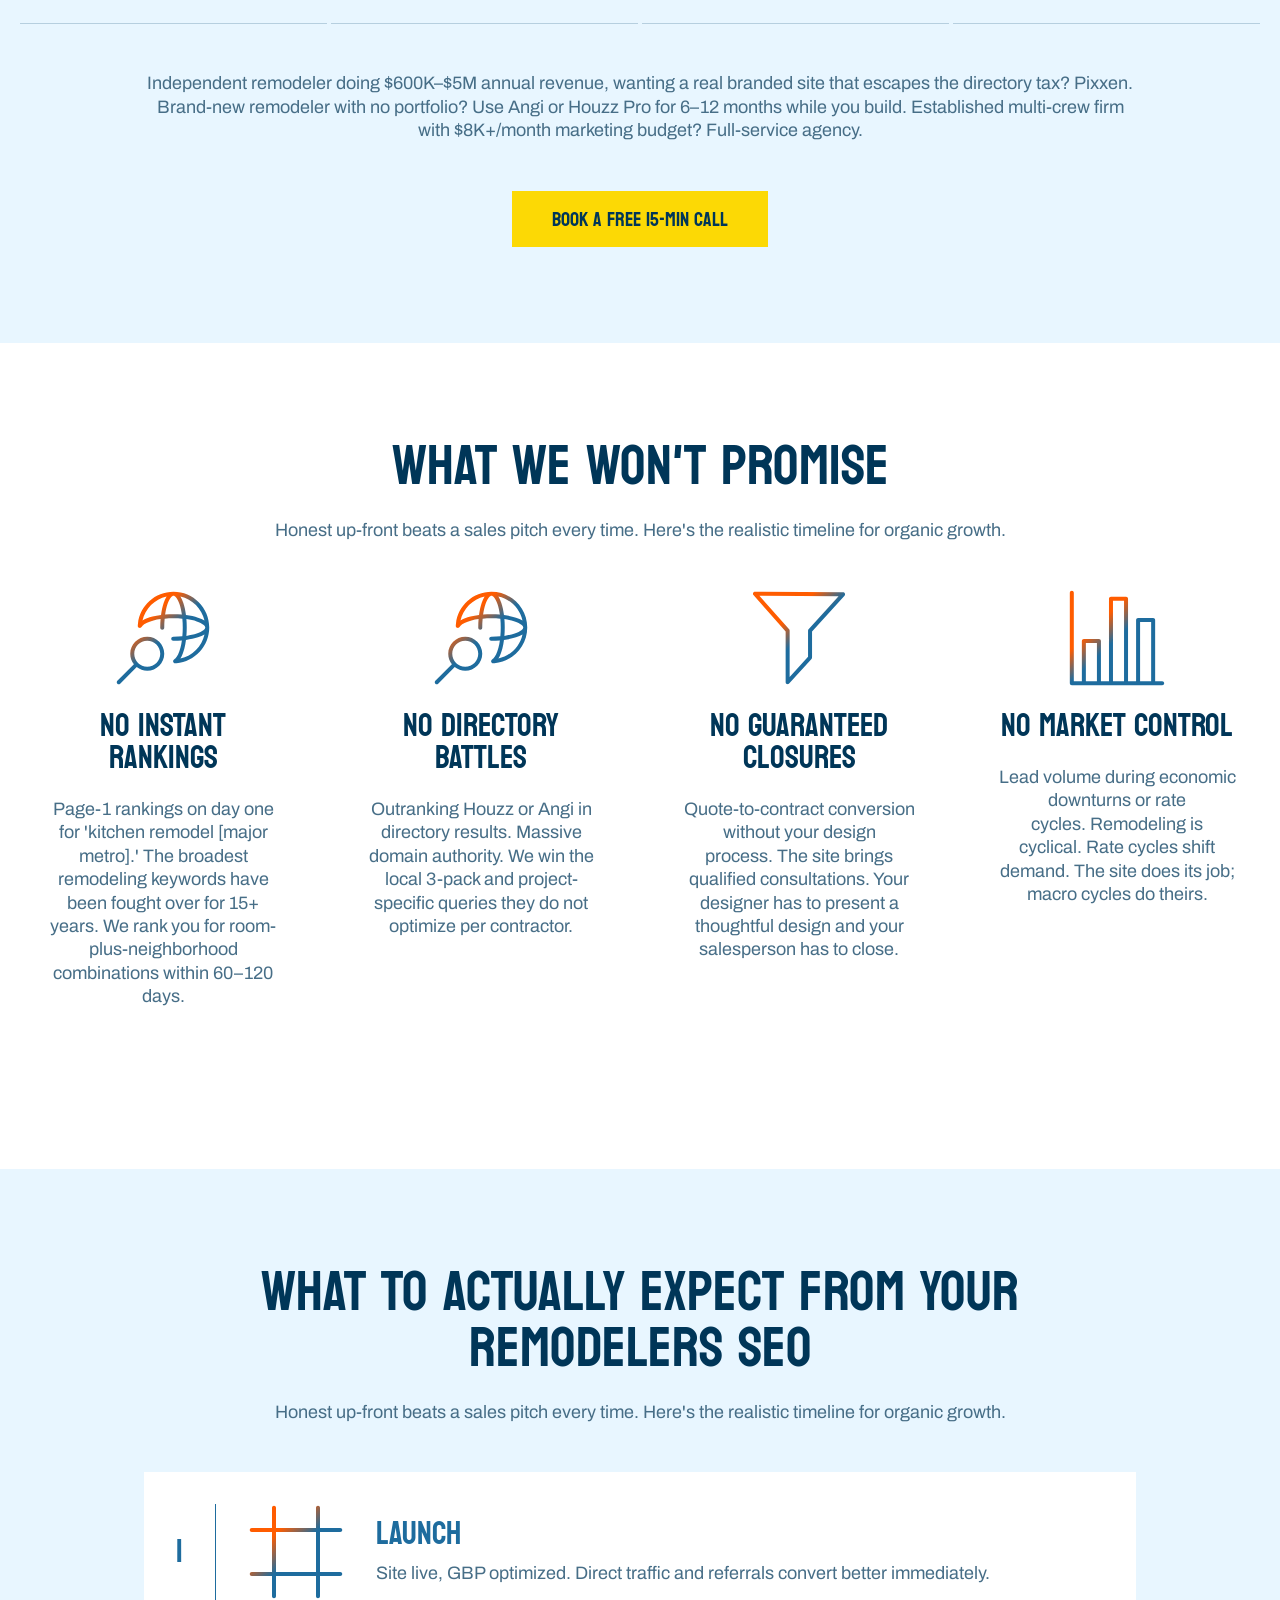
==== commit ebe99290: "banner section left" ====
--- a/index.html
+++ b/index.html
@@ -352,10 +352,10 @@
       <!-- LET'S CONNECT -->
 
       <a href="contact.html"
-        class="xl:px-12 connect-btn md:px-5 mega-reveal-btn relative overflow-hidden cursor-pointer py-3 bg-[#E65689] text-white transition-colors font-bold">
+        class="xl:px-12 connect-btn md:px-5 mega-reveal-btn relative overflow-hidden cursor-pointer py-3 bg-[#FCD907] text-white transition-colors font-bold">
         <div class="text-mask md:h-6 h-6 overflow-hidden flex flex-col">
-          <span class="t-up text-base  font-medium text-white uppercase">Let’s Connect</span>
-          <span class="t-down text-base  font-medium text-white uppercase">Let’s Connect</span>
+          <span class="t-up text-base  font-medium text-black uppercase">Let’s Connect</span>
+          <span class="t-down text-base  font-medium text-black uppercase">Let’s Connect</span>
         </div>
       </a>
 
@@ -420,7 +420,7 @@
 
       <!-- LOGO -->
       <div class="bottom-logo" id="bottom-logo">
-        <img src="assets/images/chiropractic-footer-logo.svg" class="img-fluid" alt="largemenu">
+        <img src="assets/images/home-remodeling-footer-logo.svg" class="img-fluid" alt="largemenu">
       </div>
 
     </div><!-- /menu-bottom -->
@@ -429,11 +429,9 @@
   <!-- / FULL PAGE MENU -->
 
   <!-- banner section -->
-<section class="min-h-screen">
-  <div class="w-full container bg-red-400 min-h-screen">
-    
-  </div>
-</section>
+  <section class="min-h-screen">
+
+  </section>
   <!-- banner section -->
 
   <!-- Marquee section  -->
@@ -1166,8 +1164,8 @@
   <!-- Nine features remodelers actually use(and most websites skip) -->
 
   <!-- Website design built around your specific remodelers niche -->
-<section class="section-padding bg-[#1E6C9E]">
-  <div class="container">
+  <section class="section-padding bg-[#1E6C9E]">
+    <div class="container">
 
       <!-- Section Header -->
       <div class="max-w-248 mx-auto text-center mb-6 md:mb-12">
@@ -1176,36 +1174,1739 @@
           Website design built around your specific remodelers niche
         </h2>
         <p class="text-white text-sm sm:text-base md:text-lg font-normal leading-[130%]">
-          A kitchen-and-bath specialist and a whole-home renovation generalist sell entirely different services to entirely different buyers. We design for the niche.
+          A kitchen-and-bath specialist and a whole-home renovation generalist sell entirely different services to
+          entirely different buyers. We design for the niche.
         </p>
       </div>
 
-    <!-- Rows -->
-    <div class="">
-
-      <!-- Row 1 -->
-      <div class="group saloneandspas-spacification grid grid-cols-1 lg:grid-cols-[1fr_minmax(0,340px)_1fr] items-center gap-4 md:gap-8 lg:gap-12 border-t border-[#4C5A3C] py-6 md:py-10 lg:py-14">
-        <h3 class="font-imbue font-extralight text-white leading-none text-3xl md:text-4xl 2xl:text-[40px]">Hair salon website design</h3>
-        <div class="order-first lg:order-none">
-          <img src="assets/images/Home-remodeling-niche-01.png" alt="Hair salon website design" class="w-full transition-transform duration-500 ease-out group-hover:rotate-0">
-        </div>
-        <p class="text-[#BEC5B7] text-base leading-[130%]">Hair clients book around stylist and specialty &mdash; balayage, color correction, extensions, curly hair specialist. We design booking-first homepages with stylist portfolios, transparent service menus, and before-and-after galleries that win the 'show me first' mental test most clients run before booking.</p>
-      </div>
-
+      <!-- Rows -->
+      <div class="">
+
+        <!-- Row 1 -->
+        <div
+          class="group home-remodeling-spacification grid grid-cols-[1fr_auto] lg:grid-cols-[1fr_minmax(0,340px)_1fr] items-center gap-4 md:gap-8 lg:gap-12 border-t border-white py-6 md:py-10 lg:py-14">
+
+          <!-- Title -->
+          <div class="order-1 lg:order-1">
+            <h3 class="font-koulen text-white text-xl sm:text-2xl md:text-[32px] leading-[100%] uppercase">
+              Kitchen remodeling specialist
+            </h3>
+          </div>
+
+          <!-- Image -->
+          <div class="order-2 lg:order-2">
+            <img src="assets/images/Home-remodeling-niche-01.png" alt="Hair salon website design"
+              class="w-full max-w-[160px] lg:max-w-[328px] transition-transform duration-500 ease-out group-hover:rotate-0">
+          </div>
+
+          <!-- Description -->
+          <div class="order-3 lg:order-3">
+            <p class="text-white text-sm sm:text-base md:text-lg leading-[130%]">
+              Budget tier transparency, cabinet line partnerships (KraftMaid, Wood-Mode, Brookhaven, IKEA-custom),
+              countertop comparison, project case studies by style.
+            </p>
+          </div>
+
+        </div>
+        <!-- Row2 -->
+        <div
+          class="group home-remodeling-spacification grid grid-cols-[1fr_auto] lg:grid-cols-[1fr_minmax(0,340px)_1fr] items-center gap-4 md:gap-8 lg:gap-12 border-t border-white py-6 md:py-10 lg:py-14">
+
+          <!-- Title -->
+          <div class="order-1 lg:order-1">
+            <h3 class="font-koulen text-white text-xl sm:text-2xl md:text-[32px] leading-[100%] uppercase">
+              Bathroom remodeling specialist
+            </h3>
+          </div>
+
+          <!-- Image -->
+          <div class="order-2 lg:order-2">
+            <img src="assets/images/Home-remodeling-niche-02.png" alt="Hair salon website design"
+              class="w-full max-w-[160px] lg:max-w-[328px] transition-transform duration-500 ease-out group-hover:rotate-0">
+          </div>
+
+          <!-- Description -->
+          <div class="order-3 lg:order-3">
+            <p class="text-white text-sm sm:text-base md:text-lg leading-[130%]">
+              Half-bath vs full vs primary-suite pricing tiers, shower vs tub configurations, tile and fixture brand
+              partnerships, before-and-after gallery by bath type.
+            </p>
+          </div>
+
+        </div>
+        <!-- Row3 -->
+        <div
+          class="group home-remodeling-spacification grid grid-cols-[1fr_auto] lg:grid-cols-[1fr_minmax(0,340px)_1fr] items-center gap-4 md:gap-8 lg:gap-12 border-t border-white py-6 md:py-10 lg:py-14">
+
+          <!-- Title -->
+          <div class="order-1 lg:order-1">
+            <h3 class="font-koulen text-white text-xl sm:text-2xl md:text-[32px] leading-[100%] uppercase">
+              Whole-home remodeler
+            </h3>
+          </div>
+
+          <!-- Image -->
+          <div class="order-2 lg:order-2">
+            <img src="assets/images/Home-remodeling-niche-03.png" alt="Hair salon website design"
+              class="w-full max-w-[160px] lg:max-w-[328px] transition-transform duration-500 ease-out group-hover:rotate-0">
+          </div>
+
+          <!-- Description -->
+          <div class="order-3 lg:order-3">
+            <p class="text-white text-sm sm:text-base md:text-lg leading-[130%]">
+              Multi-phase project messaging, $200K+ budget transparency, design-build positioning, project case studies
+              with full-home transformations, financing partnerships.
+            </p>
+          </div>
+
+        </div>
+        <!-- Row4 -->
+        <div
+          class="group home-remodeling-spacification grid grid-cols-[1fr_auto] lg:grid-cols-[1fr_minmax(0,340px)_1fr] items-center gap-4 md:gap-8 lg:gap-12 border-t border-white py-6 md:py-10 lg:py-14">
+
+          <!-- Title -->
+          <div class="order-1 lg:order-1">
+            <h3 class="font-koulen text-white text-xl sm:text-2xl md:text-[32px] leading-[100%] uppercase">
+              Basement finishing specialist
+            </h3>
+          </div>
+
+          <!-- Image -->
+          <div class="order-2 lg:order-2">
+            <img src="assets/images/Home-remodeling-niche-04.png" alt="Hair salon website design"
+              class="w-full max-w-[160px] lg:max-w-[328px] transition-transform duration-500 ease-out group-hover:rotate-0">
+          </div>
+
+          <!-- Description -->
+          <div class="order-3 lg:order-3">
+            <p class="text-white text-sm sm:text-base md:text-lg leading-[130%]">
+              Egress requirements, waterproofing, ceiling height considerations, layout templates (rec room, guest
+              suite, theater, bar), code-aware permitting.
+            </p>
+          </div>
+
+        </div>
+        <!-- Row5 -->
+        <div
+          class="group home-remodeling-spacification grid grid-cols-[1fr_auto] lg:grid-cols-[1fr_minmax(0,340px)_1fr] items-center gap-4 md:gap-8 lg:gap-12 border-t border-white py-6 md:py-10 lg:py-14">
+
+          <!-- Title -->
+          <div class="order-1 lg:order-1">
+            <h3 class="font-koulen text-white text-xl sm:text-2xl md:text-[32px] leading-[100%] uppercase">
+              Addition specialist
+            </h3>
+          </div>
+
+          <!-- Image -->
+          <div class="order-2 lg:order-2">
+            <img src="assets/images/Home-remodeling-niche-05.png" alt="Hair salon website design"
+              class="w-full max-w-[160px] lg:max-w-[328px] transition-transform duration-500 ease-out group-hover:rotate-0">
+          </div>
+
+          <!-- Description -->
+          <div class="order-3 lg:order-3">
+            <p class="text-white text-sm sm:text-base md:text-lg leading-[130%]">
+              Bump-out vs full addition pricing, foundation considerations, roof tie-in expertise, HOA and zoning
+              navigation, structural engineering relationships.
+            </p>
+          </div>
+
+        </div>
+        <!-- Row6 -->
+        <div
+          class="group home-remodeling-spacification grid grid-cols-[1fr_auto] lg:grid-cols-[1fr_minmax(0,340px)_1fr] items-center gap-4 md:gap-8 lg:gap-12 border-t border-white py-6 md:py-10 lg:py-14">
+
+          <!-- Title -->
+          <div class="order-1 lg:order-1">
+            <h3 class="font-koulen text-white text-xl sm:text-2xl md:text-[32px] leading-[100%] uppercase">
+              ADU and accessory dwelling specialist
+            </h3>
+          </div>
+
+          <!-- Image -->
+          <div class="order-2 lg:order-2">
+            <img src="assets/images/Home-remodeling-niche-06.png" alt="Hair salon website design"
+              class="w-full max-w-[160px] lg:max-w-[328px] transition-transform duration-500 ease-out group-hover:rotate-0">
+          </div>
+
+          <!-- Description -->
+          <div class="order-3 lg:order-3">
+            <p class="text-white text-sm sm:text-base md:text-lg leading-[130%]">
+              State-specific ADU regulations (CA, OR, WA, MA), JADU vs ADU vs detached, financing approaches, rental
+              income ROI content, prefab vs custom positioning.
+            </p>
+          </div>
+
+        </div>
+        <!-- Row7 -->
+        <div
+          class="group home-remodeling-spacification grid grid-cols-[1fr_auto] lg:grid-cols-[1fr_minmax(0,340px)_1fr] items-center gap-4 md:gap-8 lg:gap-12 border-t border-white py-6 md:py-10 lg:py-14">
+
+          <!-- Title -->
+          <div class="order-1 lg:order-1">
+            <h3 class="font-koulen text-white text-xl sm:text-2xl md:text-[32px] leading-[100%] uppercase">
+              Outdoor living specialists
+            </h3>
+          </div>
+
+          <!-- Image -->
+          <div class="order-2 lg:order-2">
+            <img src="assets/images/Home-remodeling-niche-07.png" alt="Hair salon website design"
+              class="w-full max-w-[160px] lg:max-w-[328px] transition-transform duration-500 ease-out group-hover:rotate-0">
+          </div>
+
+          <!-- Description -->
+          <div class="order-3 lg:order-3">
+            <p class="text-white text-sm sm:text-base md:text-lg leading-[130%]">
+              Outdoor kitchens, covered patios, pool surrounds, fire features, three-season rooms — extending livable
+              square footage, seasonal install scheduling.
+            </p>
+          </div>
+
+        </div>
+        <!-- Row8 -->
+        <div
+          class="group home-remodeling-spacification grid grid-cols-[1fr_auto] lg:grid-cols-[1fr_minmax(0,340px)_1fr] items-center gap-4 md:gap-8 lg:gap-12 border-t border-white py-6 md:py-10 lg:py-14">
+
+          <!-- Title -->
+          <div class="order-1 lg:order-1">
+            <h3 class="font-koulen text-white text-xl sm:text-2xl md:text-[32px] leading-[100%] uppercase">
+              Aging-in-place specialist
+            </h3>
+          </div>
+
+          <!-- Image -->
+          <div class="order-2 lg:order-2">
+            <img src="assets/images/Home-remodeling-niche-08.png" alt="Hair salon website design"
+              class="w-full max-w-[160px] lg:max-w-[328px] transition-transform duration-500 ease-out group-hover:rotate-0">
+          </div>
+
+          <!-- Description -->
+          <div class="order-3 lg:order-3">
+            <p class="text-white text-sm sm:text-base md:text-lg leading-[130%]">
+              CAPS-certified remodeler credentials, universal design positioning, accessibility modifications (grab
+              bars, zero-threshold showers, wider doorways), aging-in-place tax incentives.
+            </p>
+          </div>
+
+        </div>
+
+      </div>
     </div>
-  </div>
-</section>
-  
+  </section>
   <!-- Website design built around your specific remodelers niche -->
 
-
-
-
-
-
+  <!-- Remodelers website design in your city -->
+  <section class="section-padding">
+    <div class="container">
+
+      <!-- Section Header -->
+      <div class="max-w-248 mx-auto text-center mb-6 md:mb-12">
+        <h2
+          class="font-koulen text-[#003658] text-2xl sm:text-[36px] md:text-[56px] font-normal leading-[100%] uppercase mb-3 md:mb-6">
+          Remodelers website design in your city
+        </h2>
+        <p class="text-[#476E87] text-sm sm:text-base md:text-lg font-normal leading-[130%]">
+          Home remodeling is hyperlocal. Homeowners shortlist remodelers by service area first, portfolio second,
+          project budget transparency third.
+        </p>
+      </div>
+
+      <!-- Cities Grid (7 Columns on large screens) -->
+      <div
+        class="grid grid-cols-3 sm:grid-cols-4 lg:grid-cols-7 gap-y-6 sm:gap-y-8 md:gap-y-12 lg:gap-y-16 font-koulen  text-base sm:text-lg md:text-2xl leading-[100%] uppercase text-center ">
+
+        <!-- Rows -->
+        <div class="text-[#003658] hover:text-[#FF5C00]  cursor-pointer transition-colors duration-300">New York City
+        </div>
+        <div class="text-[#003658] hover:text-[#FF5C00]  cursor-pointer transition-colors duration-300">Los Angeles
+        </div>
+        <div class="text-[#003658] hover:text-[#FF5C00]  cursor-pointer transition-colors duration-300">Chicago</div>
+        <div class="text-[#003658] hover:text-[#FF5C00]  cursor-pointer transition-colors duration-300">Houston</div>
+        <div class="text-[#003658] hover:text-[#FF5C00]  cursor-pointer transition-colors duration-300">Phoenix</div>
+        <div class="text-[#003658] hover:text-[#FF5C00]  cursor-pointer transition-colors duration-300">Philadelphia
+        </div>
+        <div class="text-[#003658] hover:text-[#FF5C00]  cursor-pointer transition-colors duration-300">San Antonio
+        </div>
+
+        <div class="text-[#003658] hover:text-[#FF5C00]  cursor-pointer transition-colors duration-300">Dallas</div>
+        <div class="text-[#003658] hover:text-[#FF5C00]  cursor-pointer transition-colors duration-300">Austin</div>
+        <div class="text-[#003658] hover:text-[#FF5C00]  cursor-pointer transition-colors duration-300">Miami</div>
+        <div class="text-[#003658] hover:text-[#FF5C00]  cursor-pointer transition-colors duration-300">Atlanta</div>
+        <div class="text-[#003658] hover:text-[#FF5C00]  cursor-pointer transition-colors duration-300">Boston</div>
+        <div class="text-[#003658] hover:text-[#FF5C00]  cursor-pointer transition-colors duration-300">Seattle</div>
+        <div class="text-[#003658] hover:text-[#FF5C00]  cursor-pointer transition-colors duration-300">Denver</div>
+
+        <div class="text-[#003658] hover:text-[#FF5C00]  cursor-pointer transition-colors duration-300">San Francisco
+        </div>
+        <div class="text-[#003658] hover:text-[#FF5C00]  cursor-pointer transition-colors duration-300">Portland</div>
+        <div class="text-[#003658] hover:text-[#FF5C00]  cursor-pointer transition-colors duration-300">Charlotte</div>
+        <div class="text-[#003658] hover:text-[#FF5C00]  cursor-pointer transition-colors duration-300">Raleigh</div>
+        <div class="text-[#003658] hover:text-[#FF5C00]  cursor-pointer transition-colors duration-300">Nashville</div>
+        <div class="text-[#003658] hover:text-[#FF5C00]  cursor-pointer transition-colors duration-300">Minneapolis
+        </div>
+        <div class="text-[#003658] hover:text-[#FF5C00]  cursor-pointer transition-colors duration-300">Toronto</div>
+
+      </div>
+
+      <!-- Footer Description -->
+      <div class="max-w-248 mx-auto text-start md:text-center mt-6 md:mt-12">
+        <p class="text-[#476E87] text-sm sm:text-base md:text-lg leadeing-[130%]">
+          Don't see your city? We work with home remodelers across the US and Canada. Coastal cities lean
+          kitchen-and-bath-only positioning, inland metros lean whole-home renovation, snow-belt cities lean
+          basement-finishing emphasis.
+        </p>
+      </div>
+
+    </div>
+  </section>
+  <!-- Remodelers website design in your city -->
+
+  <!-- 14 Days From Discovery to Launch -->
+  <section class="bg-[#E8F6FF] section-padding">
+    <div class="container">
+
+      <!-- Section Header -->
+      <div class="max-w-248 mx-auto text-center mb-6 md:mb-12">
+        <h2
+          class="font-koulen text-[#003658] text-2xl sm:text-[36px] md:text-[56px] font-normal leading-[100%] uppercase mb-3 md:mb-6">
+          14 Days From Discovery to Launch
+        </h2>
+        <p class="text-[#476E87] text-sm sm:text-base md:text-lg font-normal leading-[130%]">
+          Most remodelers marketing agencies take 60–90 days for the same scope. We don't, because the package is
+          productized same caliber of work, less margin per project, faster turnaround.
+        </p>
+      </div>
+
+      <!-- Cards Stack -->
+      <div class="space-y-3 max-w-248 mx-auto">
+
+        <!-- Item 1 -->
+        <div class="bg-white p-4 md:p-8 flex items-center gap-3 sm:gap-5 md:gap-8 text-left">
+          <!-- Number -->
+          <span class="font-koulen text-[#1E6C9E] text-xl sm:text-2xl md:text-[32px]  leading-[100%] text-center">
+            1
+          </span>
+
+          <!-- Vertical Divider -->
+          <div class="w-px self-stretch bg-[#1E6C9E] shrink-0"></div>
+
+          <!-- Icon (Grid / Hash) -->
+          <div>
+            <img src="assets/images/Home-remodeling-discovery-01.svg" alt="Discovery" class="w-24  object-contain">
+          </div>
+
+          <!-- Content -->
+          <div>
+            <h3 class="font-koulen text-[#1E6C9E] text-xl sm:text-2xl md:text-[32px] leading-[100%] uppercase mb-3">
+              Discovery
+            </h3>
+            <p class="text-[#476E87] text-sm sm:text-base md:text-lg font-normal leading-[130%] max-w-175">
+              90-min kickoff. Service menu audit. Tool stack review. Competitor analysis of three remodelers outranking
+              you.
+            </p>
+          </div>
+        </div>
+        <!-- Item 2 -->
+        <div class="bg-white p-4 md:p-8 flex items-center gap-3 sm:gap-5 md:gap-8 text-left">
+          <!-- Number -->
+          <span class="font-koulen text-[#1E6C9E] text-xl sm:text-2xl md:text-[32px]  leading-[100%] text-center">
+            2
+          </span>
+
+          <!-- Vertical Divider -->
+          <div class="w-px self-stretch bg-[#1E6C9E] shrink-0"></div>
+
+          <!-- Icon (Grid / Hash) -->
+          <div>
+            <img src="assets/images/Home-remodeling-discovery-02.svg" alt="Brand + design" class="w-24  object-contain">
+          </div>
+
+          <!-- Content -->
+          <div>
+            <h3 class="font-koulen text-[#1E6C9E] text-xl sm:text-2xl md:text-[32px] leading-[100%] uppercase mb-3">
+              Brand + design
+            </h3>
+            <p class="text-[#476E87] text-sm sm:text-base md:text-lg font-normal leading-[130%] max-w-175">
+              Logo, palette, typography. Wireframes and comps. One round of revision built in.
+            </p>
+          </div>
+        </div>
+        <!-- Item 3 -->
+        <div class="bg-white p-4 md:p-8 flex items-center gap-3 sm:gap-5 md:gap-8 text-left">
+          <!-- Number -->
+          <span class="font-koulen text-[#1E6C9E] text-xl sm:text-2xl md:text-[32px]  leading-[100%] text-center">
+            3
+          </span>
+
+          <!-- Vertical Divider -->
+          <div class="w-px self-stretch bg-[#1E6C9E] shrink-0"></div>
+
+          <!-- Icon (Grid / Hash) -->
+          <div>
+            <img src="assets/images/Home-remodeling-discovery-03.svg" alt="Build + SEO" class="w-24  object-contain">
+          </div>
+
+          <!-- Content -->
+          <div>
+            <h3 class="font-koulen text-[#1E6C9E] text-xl sm:text-2xl md:text-[32px] leading-[100%] uppercase mb-3">
+              Build + SEO
+            </h3>
+            <p class="text-[#476E87] text-sm sm:text-base md:text-lg font-normal leading-[130%] max-w-175">
+              Mobile-first build. SEO content per service. Schema. CRM and platform integration.
+            </p>
+          </div>
+        </div>
+        <!-- Item 4 -->
+        <div class="bg-white p-4 md:p-8 flex items-center gap-3 sm:gap-5 md:gap-8 text-left">
+          <!-- Number -->
+          <span class="font-koulen text-[#1E6C9E] text-xl sm:text-2xl md:text-[32px]  leading-[100%] text-center">
+            4
+          </span>
+
+          <!-- Vertical Divider -->
+          <div class="w-px self-stretch bg-[#1E6C9E] shrink-0"></div>
+
+          <!-- Icon (Grid / Hash) -->
+          <div>
+            <img src="assets/images/Home-remodeling-discovery-04.svg" alt="Launch + GBP" class="w-24  object-contain">
+          </div>
+
+          <!-- Content -->
+          <div>
+            <h3 class="font-koulen text-[#1E6C9E] text-xl sm:text-2xl md:text-[32px] leading-[100%] uppercase mb-3">
+              Launch + GBP
+            </h3>
+            <p class="text-[#476E87] text-sm sm:text-base md:text-lg font-normal leading-[130%] max-w-175">
+              DNS, Search Console verification, GBP rebuild, CMS training, handoff.
+            </p>
+          </div>
+        </div>
+
+      </div>
+
+    </div>
+  </section>
+  <!-- 14 Days From Discovery to Launch -->
+
+  <!-- Real remodelers websites we've built -->
+  <section class="bg-[#1E6C9E] section-padding">
+    <div class="container">
+
+      <!-- Section Header -->
+      <div class="max-w-248 mx-auto text-center mb-6 md:mb-12">
+        <h2
+          class="font-koulen text-white text-2xl sm:text-[36px] md:text-[56px] font-normal leading-[100%] uppercase mb-3 md:mb-6">
+          Real remodelers websites we've built
+        </h2>
+        <p class="text-white text-sm sm:text-base md:text-lg font-normal leading-[130%]">
+          Click any case study for the redesign rationale, the SEO keyword targets, and the inquiry volume after launch.
+        </p>
+      </div>
+
+
+      <!-- Projects showcase grid -->
+      <div id="home-remodel-works-grid" class="flex flex-col gap-3 sm:gap-4 md:gap-6">
+
+        <!-- Case study -->
+        <a href="case-study-details.html" class="home-remodel-work-card group block bg-white  p-1 md:p-2">
+
+          <div class="grid lg:grid-cols-12 items-stretch">
+
+            <!-- Image -->
+            <div class="lg:col-span-6 h-full">
+
+              <div
+                class="home-remodel-work-media relative overflow-hidden  cursor-none bg-[#FFF8EA] h-44 mg:h-65 sm:h-auto sm:aspect-video lg:aspect-auto lg:h-full">
+
+                <img src="assets/images/Home-remodel-project-01.png" alt="Cornerstone Kitchen Co."
+                  class="absolute inset-0 w-full h-full object-cover transition-transform duration-800 ease-out group-hover:scale-[1.06]">
+
+                <span class="absolute inset-0 bg-black/0 group-hover:bg-black/20 transition-colors duration-500">
+                </span>
+
+                <span
+                  class="home-remodel-view-work absolute left-0 top-0 z-10 flex h-27.5 w-27.5 md:h-35 md:w-35 lg:h-40 lg:w-40 items-center justify-center rounded-full bg-[#FF6202] text-white font-koulen text-lg pointer-events-none will-change-transform">
+                  View Work
+                </span>
+
+              </div>
+
+            </div>
+
+
+            <!-- Content -->
+            <div class="lg:col-span-6 flex flex-col items-start p-2 sm:p-3 md:p-6 lg:p-12">
+
+              <span
+                class="bg-[#FFECE0] text-[#FF6202] font-koulen text-sm sm:text-lg md:text-2xl leading-[100%] uppercase px-4 py-2 mb-3">
+                Kitchen
+              </span>
+
+
+              <h3
+                class="font-koulen text-[#003658] group-hover:text-[#FF6202] text-xl sm:text-2xl md:text-[32px] leading-[100%] uppercase transition-colors duration-300">
+                Cornerstone Kitchen Co.
+              </h3>
+
+
+              <p class="mt-3 text-[#476E87] text-sm sm:text-base md:text-lg font-normal leading-[130%]">
+                Kitchen consultations increased from 7 to 41 monthly after the website redesign, while improved
+                positioning and qualified leads helped raise the average kitchen project budget by $18K.
+              </p>
+
+
+              <!-- Project Metrics -->
+              <div class="grid grid-cols-3 gap-5 sm:gap-8 w-full pt-6 sm:pt-12">
+
+
+                <!-- Item 1 -->
+                <div class="home-remodel-magnet-item">
+
+
+                  <p class="font-koulen text-[#003658] text-base sm:text-lg md:text-2xl leading-[100%] uppercase">
+                    41+
+                  </p>
+
+                  <p class="text-[#476E87] text-sm sm:text-base md:text-lg font-normal leading-[130%] mt-1.5 sm:mt-3">
+                    Monthly Kitchen Consultations
+                  </p>
+
+                </div>
+                <!-- Item 2 -->
+                <div class="home-remodel-magnet-item">
+
+
+                  <p class="font-koulen text-[#003658] text-base sm:text-lg md:text-2xl leading-[100%] uppercase">
+                    $18K
+                  </p>
+
+                  <p class="text-[#476E87] text-sm sm:text-base md:text-lg font-normal leading-[130%] mt-1.5 sm:mt-3">
+                    Average Budget Increase Achieved
+                  </p>
+
+                </div>
+                <!-- Item 3 -->
+                <div class="home-remodel-magnet-item">
+
+
+                  <p class="font-koulen text-[#003658] text-base sm:text-lg md:text-2xl leading-[100%] uppercase">
+                    6X
+                  </p>
+
+                  <p class="text-[#476E87] text-sm sm:text-base md:text-lg font-normal leading-[130%] mt-1.5 sm:mt-3">
+                    More Qualified Leads Generated
+                  </p>
+
+                </div>
+
+
+              </div>
+
+            </div>
+
+          </div>
+
+        </a>
+
+
+        <!-- Case study -->
+        <a href="case-study-details.html" class="home-remodel-work-card group block bg-white  p-1 md:p-2">
+
+          <div class="grid lg:grid-cols-12 items-stretch">
+
+            <!-- Image -->
+            <div class="lg:col-span-6 h-full">
+
+              <div
+                class="home-remodel-work-media relative overflow-hidden  cursor-none bg-[#FFF8EA] h-44 mg:h-65 sm:h-auto sm:aspect-video lg:aspect-auto lg:h-full">
+
+                <img src="assets/images/Home-remodel-project-02.png" alt="Heritage Renovation Group"
+                  class="absolute inset-0 w-full h-full object-cover transition-transform duration-800 ease-out group-hover:scale-[1.06]">
+
+                <span class="absolute inset-0 bg-black/0 group-hover:bg-black/20 transition-colors duration-500">
+                </span>
+
+                <span
+                  class="home-remodel-view-work absolute left-0 top-0 z-10 flex h-27.5 w-27.5 md:h-35 md:w-35 lg:h-40 lg:w-40 items-center justify-center rounded-full bg-[#FF6202] text-white font-koulen text-lg pointer-events-none will-change-transform">
+                  View Work
+                </span>
+
+              </div>
+
+            </div>
+
+
+            <!-- Content -->
+            <div class="lg:col-span-6 flex flex-col items-start p-2 sm:p-3 md:p-6 lg:p-12">
+
+              <span
+                class="bg-[#FFECE0] text-[#FF6202] font-koulen text-sm sm:text-lg md:text-2xl leading-[100%] uppercase px-4 py-2 mb-3">
+                Whole-home
+              </span>
+
+
+              <h3
+                class="font-koulen text-[#003658] group-hover:text-[#FF6202] text-xl sm:text-2xl md:text-[32px] leading-[100%] uppercase transition-colors duration-300">
+                Heritage Renovation Group
+              </h3>
+
+
+              <p class="mt-3 text-[#476E87] text-sm sm:text-base md:text-lg font-normal leading-[130%]">
+                Whole-home projects grew from 2 to 11 active projects after the website redesign, helping attract more
+                qualified homeowners while increasing the average project value to $284K.
+              </p>
+
+
+              <!-- Project Metrics -->
+              <div class="grid grid-cols-3 gap-5 sm:gap-8 w-full pt-6 sm:pt-12">
+
+
+                <!-- Item 1 -->
+                <div class="home-remodel-magnet-item">
+
+
+                  <p class="font-koulen text-[#003658] text-base sm:text-lg md:text-2xl leading-[100%] uppercase">
+                    11+
+                  </p>
+
+                  <p class="text-[#476E87] text-sm sm:text-base md:text-lg font-normal leading-[130%] mt-1.5 sm:mt-3">
+                    Active Remodeling Projects
+                  </p>
+
+                </div>
+                <!-- Item 2 -->
+                <div class="home-remodel-magnet-item">
+
+
+                  <p class="font-koulen text-[#003658] text-base sm:text-lg md:text-2xl leading-[100%] uppercase">
+                    $284K
+                  </p>
+
+                  <p class="text-[#476E87] text-sm sm:text-base md:text-lg font-normal leading-[130%] mt-1.5 sm:mt-3">
+                    Average Project Value
+                  </p>
+
+                </div>
+                <!-- Item 3 -->
+                <div class="home-remodel-magnet-item">
+
+
+                  <p class="font-koulen text-[#003658] text-base sm:text-lg md:text-2xl leading-[100%] uppercase">
+                    5.5X
+                  </p>
+
+                  <p class="text-[#476E87] text-sm sm:text-base md:text-lg font-normal leading-[130%] mt-1.5 sm:mt-3">
+                    Project Growth Achieved
+                  </p>
+
+                </div>
+
+
+              </div>
+
+            </div>
+
+          </div>
+
+        </a>
+
+        <!-- Case study -->
+        <a href="case-study-details.html" class="home-remodel-work-card group block bg-white  p-1 md:p-2">
+
+          <div class="grid lg:grid-cols-12 items-stretch">
+
+            <!-- Image -->
+            <div class="lg:col-span-6 h-full">
+
+              <div
+                class="home-remodel-work-media relative overflow-hidden  cursor-none bg-[#FFF8EA] h-44 mg:h-65 sm:h-auto sm:aspect-video lg:aspect-auto lg:h-full">
+
+                <img src="assets/images/Home-remodel-project-03.png" alt="Backyard Studio Builders"
+                  class="absolute inset-0 w-full h-full object-cover transition-transform duration-800 ease-out group-hover:scale-[1.06]">
+
+                <span class="absolute inset-0 bg-black/0 group-hover:bg-black/20 transition-colors duration-500">
+                </span>
+
+                <span
+                  class="home-remodel-view-work absolute left-0 top-0 z-10 flex h-27.5 w-27.5 md:h-35 md:w-35 lg:h-40 lg:w-40 items-center justify-center rounded-full bg-[#FF6202] text-white font-koulen text-lg pointer-events-none will-change-transform">
+                  View Work
+                </span>
+
+              </div>
+
+            </div>
+
+
+            <!-- Content -->
+            <div class="lg:col-span-6 flex flex-col items-start p-2 sm:p-3 md:p-6 lg:p-12">
+
+              <span
+                class="bg-[#FFECE0] text-[#FF6202] font-koulen text-sm sm:text-lg md:text-2xl leading-[100%] uppercase px-4 py-2 mb-3">
+                ADU
+              </span>
+
+
+              <h3
+                class="font-koulen text-[#003658] group-hover:text-[#FF6202] text-xl sm:text-2xl md:text-[32px] leading-[100%] uppercase transition-colors duration-300">
+                Backyard Studio Builders
+              </h3>
+
+
+              <p class="mt-3 text-[#476E87] text-sm sm:text-base md:text-lg font-normal leading-[130%]">
+                ADU consultations increased from 0 to 28 monthly after launching targeted state-specific landing pages,
+                which generated 78% of total leads and helped attract homeowners actively searching for ADU solutions.
+              </p>
+
+
+              <!-- Project Metrics -->
+              <div class="grid grid-cols-3 gap-5 sm:gap-8 w-full pt-6 sm:pt-12">
+
+
+                <!-- Item 1 -->
+                <div class="home-remodel-magnet-item">
+
+
+                  <p class="font-koulen text-[#003658] text-base sm:text-lg md:text-2xl leading-[100%] uppercase">
+                    28+
+                  </p>
+
+                  <p class="text-[#476E87] text-sm sm:text-base md:text-lg font-normal leading-[130%] mt-1.5 sm:mt-3">
+                    Monthly ADU Consultations
+                  </p>
+
+                </div>
+                <!-- Item 2 -->
+                <div class="home-remodel-magnet-item">
+
+
+                  <p class="font-koulen text-[#003658] text-base sm:text-lg md:text-2xl leading-[100%] uppercase">
+                    78%
+                  </p>
+
+                  <p class="text-[#476E87] text-sm sm:text-base md:text-lg font-normal leading-[130%] mt-1.5 sm:mt-3">
+                    Leads From Landing Pages
+                  </p>
+
+                </div>
+                <!-- Item 3 -->
+                <div class="home-remodel-magnet-item">
+
+
+                  <p class="font-koulen text-[#003658] text-base sm:text-lg md:text-2xl leading-[100%] uppercase">
+                    0 → 28
+                  </p>
+
+                  <p class="text-[#476E87] text-sm sm:text-base md:text-lg font-normal leading-[130%] mt-1.5 sm:mt-3">
+                    Consultation Growth Achieved
+                  </p>
+
+                </div>
+
+
+              </div>
+
+            </div>
+
+          </div>
+
+        </a>
+
+      </div>
+
+    </div>
+  </section>
+  <!-- Real remodelers websites we've built -->
+
+  <!-- The Right Website Platform for Your Remodelers Business (Platform) -->
+  <section class="bg-white section-padding overflow-hidden">
+    <div class="container">
+
+      <!-- Section Header -->
+      <div class="max-w-248 mx-auto text-center mb-6 md:mb-12">
+        <h2
+          class="font-koulen text-[#003658] text-2xl sm:text-[36px] md:text-[56px] font-normal leading-[100%] uppercase mb-3 md:mb-6">
+          The Right Website Platform for Your Remodelers Business
+        </h2>
+        <p class="text-[#476E87] text-sm sm:text-base md:text-lg font-normal leading-[130%]">
+          We default to WordPress for SEO control and Webflow for visual-heavy brands. Project management software
+          (BuilderTrend, CoConstruct, JobTread, Houzz Pro) integrates into either via API.
+        </p>
+      </div>
+
+      <!-- Comparison Table Container -->
+      <div class="w-full overflow-x-auto pb-6 lg:pb-0 scrollbar-thin scrollbar-thumb-[#650B14]">
+        <div class="min-w-max flex flex-col">
+
+          <!-- Grid Headers -->
+          <div class="grid grid-cols-4 gap-1 items-stretch mb-2 md:mb-4">
+
+            <!-- Features -->
+            <div class="bg-[#003658] p-2 sm:p-3 md:p-6 flex items-center ">
+              <span
+                class="font-koulen text-white text-lg sm:text-xl md:text-2xl lg:text-[32px] leading-[100%] uppercase whitespace-nowrap">
+                Features
+              </span>
+            </div>
+
+            <!-- WordPress -->
+            <div class="bg-[#1E6C9E] p-2 sm:p-3 md:p-6 flex items-center gap-1 sm:gap-2">
+              <img src="assets/images/Home-remodeling-wordpress.svg" alt="WordPress"
+                class="w-5 h-5 sm:w-5 sm:h-8 md:w-12 md:h-12 shrink-0">
+              <span
+                class="font-koulen text-white text-lg sm:text-xl md:text-2xl lg:text-[32px]  leading-[100%] uppercase whitespace-nowrap">
+                WordPress
+              </span>
+            </div>
+
+            <!-- Webflow -->
+            <div class="bg-[#FF6202] p-2 sm:p-3 md:p-6 flex items-center gap-1 sm:gap-2">
+              <img src="assets/images/Home-remodeling-webflow.svg" alt="Webflow"
+                class="w-5 h-5 sm:w-5 sm:h-8 md:w-12 md:h-12 shrink-0">
+              <span
+                class="font-koulen text-white text-lg sm:text-xl md:text-2xl lg:text-[32px]  leading-[100%] uppercase whitespace-nowrap">
+                Webflow
+              </span>
+            </div>
+            <!-- Squarespace -->
+            <div class="bg-[#FCD907] p-2 sm:p-3 md:p-6 flex items-center gap-1 sm:gap-2">
+              <img src="assets/images/Home-remodeling-squarespace.svg" alt="Squarespace"
+                class="w-5 h-5 sm:w-5 sm:h-8 md:w-12 md:h-12 shrink-0">
+              <span
+                class="font-koulen text-[#003658] text-lg sm:text-xl md:text-2xl lg:text-[32px]  leading-[100%] uppercase whitespace-nowrap">
+                Squarespace
+              </span>
+            </div>
+
+          </div>
+
+          <!-- ROW 1: BEST FOR -->
+          <div
+            class="grid grid-cols-4 gap-1 items-center bg-white hover:bg-[#FFECE0] transition-all duration-400 cursor-pointer">
+            <div
+              class="p-2 md:p-4 lg:p-6 border-b border-[#B6CFDF] text-[#476E87] text-sm sm:text-base md:text-lg font-bold leading-[130%] h-full flex items-center">
+              Best for</div>
+            <div
+              class="p-2 md:p-4 lg:p-6 border-b border-[#B6CFDF] text-[#476E87] text-sm sm:text-base md:text-lg font-bold leading-[130%] h-full flex items-center">
+              Multi-location, SEO-heavy</div>
+            <div
+              class="p-2 md:p-4 lg:p-6 border-b border-[#B6CFDF] text-[#476E87] text-sm sm:text-base md:text-lg font-bold leading-[130%] h-full flex items-center">
+              Premium positioning</div>
+            <div
+              class="p-2 md:p-4 lg:p-6 border-b border-[#B6CFDF] text-[#476E87] text-sm sm:text-base md:text-lg font-bold leading-[130%] h-full flex items-center">
+              DIY pre-package</div>
+          </div>
+
+          <!-- ROW 2: SEO CONTROL -->
+          <div
+            class="grid grid-cols-4 gap-1 items-center bg-white hover:bg-[#FFECE0] transition-all duration-400 cursor-pointer">
+            <div
+              class="p-2 md:p-4 lg:p-6 border-b border-[#B6CFDF] text-[#476E87] text-sm sm:text-base md:text-lg font-bold leading-[130%] h-full flex items-center">
+              SEO control</div>
+            <div
+              class="p-2 md:p-4 lg:p-6 border-b border-[#B6CFDF] text-[#476E87] text-sm sm:text-base md:text-lg font-bold leading-[130%] h-full flex items-center">
+              Full</div>
+            <div
+              class="p-2 md:p-4 lg:p-6 border-b border-[#B6CFDF] text-[#476E87] text-sm sm:text-base md:text-lg font-bold leading-[130%] h-full flex items-center">
+              Strong</div>
+            <div
+              class="p-2 md:p-4 lg:p-6 border-b border-[#B6CFDF] text-[#476E87] text-sm sm:text-base md:text-lg font-bold leading-[130%] h-full flex items-center">
+              Limited</div>
+          </div>
+
+          <!-- ROW 3: CUSTOMIZATION -->
+          <div
+            class="grid grid-cols-4 gap-1 items-center bg-white hover:bg-[#FFECE0] transition-all duration-400 cursor-pointer">
+            <div
+              class="p-2 md:p-4 lg:p-6 border-b border-[#B6CFDF] text-[#476E87] text-sm sm:text-base md:text-lg font-bold leading-[130%] h-full flex items-center">
+              Customization</div>
+            <div
+              class="p-2 md:p-4 lg:p-6 border-b border-[#B6CFDF] text-[#476E87] text-sm sm:text-base md:text-lg font-bold leading-[130%] h-full flex items-center">
+              Unlimited</div>
+            <div
+              class="p-2 md:p-4 lg:p-6 border-b border-[#B6CFDF] text-[#476E87] text-sm sm:text-base md:text-lg font-bold leading-[130%] h-full flex items-center">
+              High</div>
+            <div
+              class="p-2 md:p-4 lg:p-6 border-b border-[#B6CFDF] text-[#476E87] text-sm sm:text-base md:text-lg font-bold leading-[130%] h-full flex items-center">
+              Template-bound</div>
+          </div>
+
+          <!-- ROW 4: MONTHLY COST -->
+          <div
+            class="grid grid-cols-4 gap-1 items-center bg-white hover:bg-[#FFECE0] transition-all duration-400 cursor-pointer">
+            <div
+              class="p-2 md:p-4 lg:p-6 border-b border-[#B6CFDF] text-[#476E87] text-sm sm:text-base md:text-lg font-bold leading-[130%] h-full flex items-center">
+              Monthly cost</div>
+            <div
+              class="p-2 md:p-4 lg:p-6 border-b border-[#B6CFDF] text-[#476E87] text-sm sm:text-base md:text-lg font-bold leading-[130%] h-full flex items-center">
+              $15–35</div>
+            <div
+              class="p-2 md:p-4 lg:p-6 border-b border-[#B6CFDF] text-[#476E87] text-sm sm:text-base md:text-lg font-bold leading-[130%] h-full flex items-center">
+              $23–39</div>
+            <div
+              class="p-2 md:p-4 lg:p-6 border-b border-[#B6CFDF] text-[#476E87] text-sm sm:text-base md:text-lg font-bold leading-[130%] h-full flex items-center">
+              $23–49</div>
+          </div>
+        </div>
+
+        <!-- Bottom Integrations List Section -->
+        <div class="mt-6 md:mt-12 flex flex-col items-center">
+          <!-- Subsection Small Header -->
+          <h3
+            class="font-koulen text-[#003658] text-xl sm:text-2xl md:text-[32px] leading-[100%] uppercase text-center mb-4 md:mb-6">
+            Integrations Built Into Every Package
+          </h3>
+
+          <!-- Fluid Wrap Badges Grid -->
+          <div class="max-w-184 flex flex-wrap justify-center gap-1.5">
+            <span
+              class="bg-[#EAF7FF] text-[#1E6C9E] hover:bg-[#FFECE0] hover:text-[#FF6202]  text-sm sm:text-base md:text-lg font-bold leading-[130%] px-2 py-1 md:px-4 md:py-2 transition-colors duration-300">
+              BuilderTrend
+            </span>
+            <span
+              class="bg-[#EAF7FF] text-[#1E6C9E] hover:bg-[#FFECE0] hover:text-[#FF6202]  text-sm sm:text-base md:text-lg font-bold leading-[130%] px-2 py-1 md:px-4 md:py-2 transition-colors duration-300">
+              CoConstruct
+            </span>
+            <span
+              class="bg-[#EAF7FF] text-[#1E6C9E] hover:bg-[#FFECE0] hover:text-[#FF6202]  text-sm sm:text-base md:text-lg font-bold leading-[130%] px-2 py-1 md:px-4 md:py-2 transition-colors duration-300 ">
+              JobTread
+            </span>
+            <span
+              class="bg-[#EAF7FF] text-[#1E6C9E] hover:bg-[#FFECE0] hover:text-[#FF6202]  text-sm sm:text-base md:text-lg font-bold leading-[130%] px-2 py-1 md:px-4 md:py-2 transition-colors duration-300">
+              Procore
+            </span>
+            <span
+              class="bg-[#EAF7FF] text-[#1E6C9E] hover:bg-[#FFECE0] hover:text-[#FF6202]  text-sm sm:text-base md:text-lg font-bold leading-[130%] px-2 py-1 md:px-4 md:py-2 transition-colors duration-300">
+              Houzz Pro
+            </span>
+            <span
+              class="bg-[#EAF7FF] text-[#1E6C9E] hover:bg-[#FFECE0] hover:text-[#FF6202]  text-sm sm:text-base md:text-lg font-bold leading-[130%] px-2 py-1 md:px-4 md:py-2 transition-colors duration-300">
+              CompanyCam
+            </span>
+            <span
+              class="bg-[#EAF7FF] text-[#1E6C9E] hover:bg-[#FFECE0] hover:text-[#FF6202]  text-sm sm:text-base md:text-lg font-bold leading-[130%] px-2 py-1 md:px-4 md:py-2 transition-colors duration-300">
+              GreenSky
+            </span>
+            <span
+              class="bg-[#EAF7FF] text-[#1E6C9E] hover:bg-[#FFECE0] hover:text-[#FF6202]  text-sm sm:text-base md:text-lg font-bold leading-[130%] px-2 py-1 md:px-4 md:py-2 transition-colors duration-300">
+              Hearth
+            </span>
+            <span
+              class="bg-[#EAF7FF] text-[#1E6C9E] hover:bg-[#FFECE0] hover:text-[#FF6202]  text-sm sm:text-base md:text-lg font-bold leading-[130%] px-2 py-1 md:px-4 md:py-2 transition-colors duration-300">
+              Service Finance
+            </span>
+            <span
+              class="bg-[#EAF7FF] text-[#1E6C9E] hover:bg-[#FFECE0] hover:text-[#FF6202]  text-sm sm:text-base md:text-lg font-bold leading-[130%] px-2 py-1 md:px-4 md:py-2 transition-colors duration-300">
+              Synchrony Home
+            </span>
+            <span
+              class="bg-[#EAF7FF] text-[#1E6C9E] hover:bg-[#FFECE0] hover:text-[#FF6202]  text-sm sm:text-base md:text-lg font-bold leading-[130%] px-2 py-1 md:px-4 md:py-2 transition-colors duration-300">
+              Angi
+            </span>
+            <span
+              class="bg-[#EAF7FF] text-[#1E6C9E] hover:bg-[#FFECE0] hover:text-[#FF6202]  text-sm sm:text-base md:text-lg font-bold leading-[130%] px-2 py-1 md:px-4 md:py-2 transition-colors duration-300">
+              BBB
+            </span>
+            <span
+              class="bg-[#EAF7FF] text-[#1E6C9E] hover:bg-[#FFECE0] hover:text-[#FF6202]  text-sm sm:text-base md:text-lg font-bold leading-[130%] px-2 py-1 md:px-4 md:py-2 transition-colors duration-300">
+              Google Business Profile
+            </span>
+            <span
+              class="bg-[#EAF7FF] text-[#1E6C9E] hover:bg-[#FFECE0] hover:text-[#FF6202]  text-sm sm:text-base md:text-lg font-bold leading-[130%] px-2 py-1 md:px-4 md:py-2 transition-colors duration-300">
+              NKBA
+            </span>
+          </div>
+        </div>
+
+      </div>
+  </section>
+  <!-- The Right Website Platform for Your Remodelers Business (Platform) -->
+
+  <!-- The Right Website Platform for Your Remodelers Business (Integration) -->
+  <section class="bg-[#E8F6FF] section-padding overflow-hidden">
+    <div class="container">
+
+      <!-- Section Header -->
+      <div class="max-w-248 mx-auto text-center mb-6 md:mb-12">
+        <h2
+          class="font-koulen text-[#003658] text-2xl sm:text-[36px] md:text-[56px] font-normal leading-[100%] uppercase mb-3 md:mb-6">
+          The Right Website Platform for Your Remodelers Business
+        </h2>
+        <p class="text-[#476E87] text-sm sm:text-base md:text-lg font-normal leading-[130%]">
+          We default to WordPress for SEO control and Webflow for visual-heavy brands. Project management software
+          (BuilderTrend, CoConstruct, JobTread, Houzz Pro) integrates into either via API.
+        </p>
+      </div>
+
+      <!-- Comparison Table Container -->
+      <div class="w-full overflow-x-auto overflow-y-hidden pb-6 lg:pb-0 scrollbar-thin scrollbar-thumb-[#650B14]">
+        <div class="min-w-max flex flex-col">
+
+          <!-- Grid Headers -->
+          <div class="grid grid-cols-4 gap-1 items-stretch mb-2 md:mb-4">
+
+            <!-- Name -->
+            <div class="bg-[#003658] p-2 sm:p-3 md:p-6 flex items-center ">
+              <span
+                class="font-koulen text-white text-lg sm:text-xl md:text-2xl lg:text-[32px] leading-[100%] uppercase whitespace-nowrap">
+                Name
+              </span>
+            </div>
+
+            <!-- Pixxen -->
+            <div class="bg-[#FF6202] p-2 sm:p-3 md:p-6 flex items-center gap-1 sm:gap-2">
+              <img src="assets/images/Home-remodeling-pixxen-p.svg" alt="Pixxen"
+                class="w-5 h-5 sm:w-5 sm:h-8 md:w-12 md:h-12 shrink-0">
+              <span
+                class="font-koulen text-white text-lg sm:text-xl md:text-2xl lg:text-[32px]  leading-[100%] uppercase whitespace-nowrap">
+                Pixxen $999
+              </span>
+            </div>
+
+            <!-- Rover / Wag listing -->
+            <div class="bg-[#003658] p-2 sm:p-3 md:p-6 flex items-center ">
+              <span
+                class="font-koulen text-white text-lg sm:text-xl md:text-2xl lg:text-[32px] leading-[100%] uppercase whitespace-nowrap">
+                Rover / Wag listing
+              </span>
+            </div>
+            <!-- Full-service agency -->
+            <div class="bg-[#003658] p-2 sm:p-3 md:p-6 flex items-center ">
+              <span
+                class="font-koulen text-white text-lg sm:text-xl md:text-2xl lg:text-[32px] leading-[100%] uppercase whitespace-nowrap">
+                Full-service agency
+              </span>
+            </div>
+
+          </div>
+
+          <!-- ROW 1: Total first-year cost -->
+          <div
+            class="grid grid-cols-4 gap-1 items-center bg-[#E8F6FF] hover:bg-[#ffffff] transition-all duration-400 cursor-pointer">
+            <div
+              class="p-2 md:p-4 lg:p-6 border-b border-[#B6CFDF] text-[#476E87] text-sm sm:text-base md:text-lg font-bold leading-[130%] h-full flex items-center">
+              Total first-year cost</div>
+            <div
+              class="p-2 md:p-4 lg:p-6 border-b border-[#B6CFDF] text-[#476E87] text-sm sm:text-base md:text-lg font-bold leading-[130%] h-full flex items-center">
+              $999 one-time</div>
+            <div
+              class="p-2 md:p-4 lg:p-6 border-b border-[#B6CFDF] text-[#476E87] text-sm sm:text-base md:text-lg font-bold leading-[130%] h-full flex items-center">
+              20% platform commission</div>
+            <div
+              class="p-2 md:p-4 lg:p-6 border-b border-[#B6CFDF] text-[#476E87] text-sm sm:text-base md:text-lg font-bold leading-[130%] h-full flex items-center">
+              $8K–18K + retainer</div>
+          </div>
+
+          <!-- ROW 2: Brand ownership -->
+          <div
+            class="grid grid-cols-4 gap-1 items-center bg-[#E8F6FF] hover:bg-[#ffffff] transition-all duration-400 cursor-pointer">
+            <div
+              class="p-2 md:p-4 lg:p-6 border-b border-[#B6CFDF] text-[#476E87] text-sm sm:text-base md:text-lg font-bold leading-[130%] h-full flex items-center">
+              Brand ownership</div>
+            <div
+              class="p-2 md:p-4 lg:p-6 border-b border-[#B6CFDF] text-[#476E87] text-sm sm:text-base md:text-lg font-bold leading-[130%] h-full flex items-center">
+              Yours</div>
+            <div
+              class="p-2 md:p-4 lg:p-6 border-b border-[#B6CFDF] text-[#476E87] text-sm sm:text-base md:text-lg font-bold leading-[130%] h-full flex items-center">
+              Platform's</div>
+            <div
+              class="p-2 md:p-4 lg:p-6 border-b border-[#B6CFDF] text-[#476E87] text-sm sm:text-base md:text-lg font-bold leading-[130%] h-full flex items-center">
+              Yours</div>
+          </div>
+
+          <!-- ROW 3: Recurring relationships -->
+          <div
+            class="grid grid-cols-4 gap-1 items-center bg-[#E8F6FF] hover:bg-[#ffffff] transition-all duration-400 cursor-pointer">
+            <div
+              class="p-2 md:p-4 lg:p-6 border-b border-[#B6CFDF] text-[#476E87] text-sm sm:text-base md:text-lg font-bold leading-[130%] h-full flex items-center">
+              Recurring relationships</div>
+            <div
+              class="p-2 md:p-4 lg:p-6 border-b border-[#B6CFDF] text-[#476E87] text-sm sm:text-base md:text-lg font-bold leading-[130%] h-full flex items-center">
+              Direct with customer</div>
+            <div
+              class="p-2 md:p-4 lg:p-6 border-b border-[#B6CFDF] text-[#476E87] text-sm sm:text-base md:text-lg font-bold leading-[130%] h-full flex items-center">
+              Through platform</div>
+            <div
+              class="p-2 md:p-4 lg:p-6 border-b border-[#B6CFDF] text-[#476E87] text-sm sm:text-base md:text-lg font-bold leading-[130%] h-full flex items-center">
+              Direct</div>
+          </div>
+
+          <!-- ROW 4: Pricing control -->
+          <div
+            class="grid grid-cols-4 gap-1 items-center bg-[#E8F6FF] hover:bg-[#ffffff] transition-all duration-400 cursor-pointer">
+            <div
+              class="p-2 md:p-4 lg:p-6 border-b border-[#B6CFDF] text-[#476E87] text-sm sm:text-base md:text-lg font-bold leading-[130%] h-full flex items-center">
+              Pricing control</div>
+            <div
+              class="p-2 md:p-4 lg:p-6 border-b border-[#B6CFDF] text-[#476E87] text-sm sm:text-base md:text-lg font-bold leading-[130%] h-full flex items-center">
+              Yours</div>
+            <div
+              class="p-2 md:p-4 lg:p-6 border-b border-[#B6CFDF] text-[#476E87] text-sm sm:text-base md:text-lg font-bold leading-[130%] h-full flex items-center">
+              Platform-controlled</div>
+            <div
+              class="p-2 md:p-4 lg:p-6 border-b border-[#B6CFDF] text-[#476E87] text-sm sm:text-base md:text-lg font-bold leading-[130%] h-full flex items-center">
+              Yours</div>
+          </div>
+          <!-- ROW 5: Ownership -->
+          <div
+            class="grid grid-cols-4 gap-1 items-center bg-[#E8F6FF] hover:bg-[#ffffff] transition-all duration-400 cursor-pointer">
+            <div
+              class="p-2 md:p-4 lg:p-6 border-b border-[#B6CFDF] text-[#476E87] text-sm sm:text-base md:text-lg font-bold leading-[130%] h-full flex items-center">
+              Ownership</div>
+            <div
+              class="p-2 md:p-4 lg:p-6 border-b border-[#B6CFDF] text-[#476E87] text-sm sm:text-base md:text-lg font-bold leading-[130%] h-full flex items-center">
+              You own everything</div>
+            <div
+              class="p-2 md:p-4 lg:p-6 border-b border-[#B6CFDF] text-[#476E87] text-sm sm:text-base md:text-lg font-bold leading-[130%] h-full flex items-center">
+              Listings only</div>
+            <div
+              class="p-2 md:p-4 lg:p-6 border-b border-[#B6CFDF] text-[#476E87] text-sm sm:text-base md:text-lg font-bold leading-[130%] h-full flex items-center">
+              Often agency-locked</div>
+          </div>
+
+        </div>
+      </div>
+
+      <!-- Bottom Integrations List Section -->
+      <div class="mt-6 md:mt-12 flex flex-col max-w-248 mx-auto items-center text-center">
+        <!-- Subsection Small Header -->
+        <p class="text-[#476E87] text-sm sm:text-base md:text-lg font-normal leading-[130%]">
+          Independent remodeler doing $600K–$5M annual revenue, wanting a real branded site that escapes the directory
+          tax? Pixxen. Brand-new remodeler with no portfolio? Use Angi or Houzz Pro for 6–12 months while you build.
+          Established multi-crew firm with $8K+/month marketing budget? Full-service agency.
+        </p>
+
+        <!-- Button -->
+        <div class="flex justify-center mt-6 md:mt-12">
+          <div class="homeremodel-cta flex justify-center">
+            <a href="#" class="homeremodel-cta-link relative inline-flex items-center justify-center 
+    h-11 px-6 py-3 
+    sm:h-14 sm:px-10 sm:py-5.5
+    bg-[#FCD905] overflow-hidden transition-colors duration-300 ease-in-out hover:bg-[#FFB800]">
+
+              <div class="homeremodel-cta-text relative block overflow-hidden 
+      h-3.5 sm:h-4.5 z-2">
+
+                <span class="homeremodel-cta-layer homeremodel-text-up text-[#003658] 
+        font-koulen text-base sm:text-xl leading-[100%] uppercase block">
+                  Book a Free 15-Min Call
+                </span>
+
+                <span class="homeremodel-cta-layer homeremodel-text-bottom block text-[#FFFFFF] 
+        font-koulen text-base sm:text-xl leading-[100%] uppercase">
+                  Book a Free 15-Min Call
+                </span>
+
+              </div>
+
+              <span class="homeremodel-cta-shine"></span>
+
+            </a>
+          </div>
+        </div>
+      </div>
+
+    </div>
+  </section>
+  <!-- The Right Website Platform for Your Remodelers Business (Integration) -->
+
+  <!-- What we won't promise -->
+  <section class="section-padding">
+
+    <div class="container">
+      <!-- Section Header -->
+      <div class="max-w-248 mx-auto text-center mb-6 md:mb-12">
+        <h2
+          class="font-koulen text-[#003658] text-2xl sm:text-[36px] md:text-[56px] font-normal leading-[100%] max-w-220 mx-auto uppercase mb-3 md:mb-6">
+          What we won't promise
+        </h2>
+        <p class="text-[#476E87] text-sm sm:text-base md:text-lg font-normal leading-[130%]">
+          Honest up-front beats a sales pitch every time. Here's the realistic timeline for organic growth.
+        </p>
+      </div>
+
+      <!--  Grid wrap -->
+      <div class="grid grid-cols-1 sm:grid-cols-2 lg:grid-cols-4 gap-x-4 md:gap-x-8 gap-y-6 md:gap-y-16 mb-8 md:mb-16">
+
+        <!-- Item 1 -->
+        <div class="Home-remodeling-magnet-item flex flex-col items-center text-center px-6">
+          <!-- Tilted Badge Container -->
+          <div class="Home-remodeling-magnet-item-svg mb-4 md:mb-6">
+            <img src="assets/images/Home-remodeling-nopromise-01.svg" alt="No Instant Rankings"
+              class="w-12 sm:w-16 md:w-24 object-contain">
+          </div>
+
+          <h3
+            class="font-koulen text-[#003658] text-xl sm:text-2xl md:text-[32px] leading-[100%] uppercase mb-3 md:mb-6">
+            No Instant Rankings
+          </h3>
+
+          <p class="text-[#476E87] text-sm sm:text-base md:text-lg font-normal leading-[130%]">
+            Page-1 rankings on day one for 'kitchen remodel [major metro].' The broadest remodeling keywords have been
+            fought over for 15+ years. We rank you for room-plus-neighborhood combinations within 60–120 days.
+          </p>
+        </div>
+        <!-- Item 2 -->
+        <div class="Home-remodeling-magnet-item flex flex-col items-center text-center px-6">
+          <!-- Tilted Badge Container -->
+          <div class="Home-remodeling-magnet-item-svg mb-4 md:mb-6">
+            <img src="assets/images/Home-remodeling-nopromise-01.svg" alt="No Directory Battles"
+              class="w-12 sm:w-16 md:w-24 object-contain">
+          </div>
+
+          <h3
+            class="font-koulen text-[#003658] text-xl sm:text-2xl md:text-[32px] leading-[100%] uppercase mb-3 md:mb-6">
+            No Directory Battles
+          </h3>
+
+          <p class="text-[#476E87] text-sm sm:text-base md:text-lg font-normal leading-[130%]">
+            Outranking Houzz or Angi in directory results. Massive domain authority. We win the local 3-pack and
+            project-specific queries they do not optimize per contractor.
+          </p>
+        </div>
+        <!-- Item 3 -->
+        <div class="Home-remodeling-magnet-item flex flex-col items-center text-center px-6">
+          <!-- Tilted Badge Container -->
+          <div class="Home-remodeling-magnet-item-svg mb-4 md:mb-6">
+            <img src="assets/images/Home-remodeling-nopromise-02.svg" alt="No Guaranteed Closures"
+              class="w-12 sm:w-16 md:w-24 object-contain">
+          </div>
+
+          <h3
+            class="font-koulen text-[#003658] text-xl sm:text-2xl md:text-[32px] leading-[100%] uppercase mb-3 md:mb-6">
+            No Guaranteed Closures
+          </h3>
+
+          <p class="text-[#476E87] text-sm sm:text-base md:text-lg font-normal leading-[130%]">
+            Quote-to-contract conversion without your design process. The site brings qualified consultations. Your
+            designer has to present a thoughtful design and your salesperson has to close.
+          </p>
+        </div>
+        <!-- Item 4 -->
+        <div class="Home-remodeling-magnet-item flex flex-col items-center text-center px-6">
+          <!-- Tilted Badge Container -->
+          <div class="Home-remodeling-magnet-item-svg mb-4 md:mb-6">
+            <img src="assets/images/Home-remodeling-nopromise-03.svg" alt="No Market Control"
+              class="w-12 sm:w-16 md:w-24 object-contain">
+          </div>
+
+          <h3
+            class="font-koulen text-[#003658] text-xl sm:text-2xl md:text-[32px] leading-[100%] uppercase mb-3 md:mb-6">
+            No Market Control
+          </h3>
+
+          <p class="text-[#476E87] text-sm sm:text-base md:text-lg font-normal leading-[130%]">
+            Lead volume during economic downturns or rate cycles. Remodeling is cyclical. Rate cycles shift demand. The
+            site does its job; macro cycles do theirs.
+          </p>
+        </div>
+
+      </div>
+    </div>
+
+  </section>
+  <!-- What we won't promise -->
+
+  <!-- What to actually expect from your remodelers SEO -->
+  <section class="bg-[#E8F6FF] section-padding">
+    <div class="container">
+
+      <!-- Section Header -->
+      <div class="max-w-248 mx-auto text-center mb-6 md:mb-12">
+        <h2
+          class="font-koulen text-[#003658] text-2xl sm:text-[36px] md:text-[56px] font-normal leading-[100%] uppercase mb-3 md:mb-6">
+          What to actually expect from your remodelers SEO
+        </h2>
+        <p class="text-[#476E87] text-sm sm:text-base md:text-lg font-normal leading-[130%]">
+          Honest up-front beats a sales pitch every time. Here's the realistic timeline for organic growth.
+        </p>
+      </div>
+
+      <!-- Cards Stack -->
+      <div class="space-y-3 max-w-248 mx-auto">
+
+        <!-- Item 1 -->
+        <div class="bg-white p-4 md:p-8 flex items-center gap-3 sm:gap-5 md:gap-8 text-left">
+          <!-- Number -->
+          <span class="font-koulen text-[#1E6C9E] text-xl sm:text-2xl md:text-[32px]  leading-[100%] text-center">
+            1
+          </span>
+
+          <!-- Vertical Divider -->
+          <div class="w-px self-stretch bg-[#1E6C9E] shrink-0"></div>
+
+          <!-- Icon (Grid / Hash) -->
+          <div>
+            <img src="assets/images/Home-remodeling-discovery-01.svg" alt="Launch" class="w-24  object-contain">
+          </div>
+
+          <!-- Content -->
+          <div>
+            <h3 class="font-koulen text-[#1E6C9E] text-xl sm:text-2xl md:text-[32px] leading-[100%] uppercase mb-3">
+              Launch
+            </h3>
+            <p class="text-[#476E87] text-sm sm:text-base md:text-lg font-normal leading-[130%] max-w-175">
+              Site live, GBP optimized. Direct traffic and referrals convert better immediately.
+            </p>
+          </div>
+        </div>
+        <!-- Item 2 -->
+        <div class="bg-white p-4 md:p-8 flex items-center gap-3 sm:gap-5 md:gap-8 text-left">
+          <!-- Number -->
+          <span class="font-koulen text-[#1E6C9E] text-xl sm:text-2xl md:text-[32px]  leading-[100%] text-center">
+            2
+          </span>
+
+          <!-- Vertical Divider -->
+          <div class="w-px self-stretch bg-[#1E6C9E] shrink-0"></div>
+
+          <!-- Icon (Grid / Hash) -->
+          <div>
+            <img src="assets/images/Home-remodeling-discovery-02.svg" alt="First impressions"
+              class="w-24  object-contain">
+          </div>
+
+          <!-- Content -->
+          <div>
+            <h3 class="font-koulen text-[#1E6C9E] text-xl sm:text-2xl md:text-[32px] leading-[100%] uppercase mb-3">
+              First impressions
+            </h3>
+            <p class="text-[#476E87] text-sm sm:text-base md:text-lg font-normal leading-[130%] max-w-175">
+              Pages get indexed. GBP gains visibility. First organic leads begin.
+            </p>
+          </div>
+        </div>
+        <!-- Item 3 -->
+        <div class="bg-white p-4 md:p-8 flex items-center gap-3 sm:gap-5 md:gap-8 text-left">
+          <!-- Number -->
+          <span class="font-koulen text-[#1E6C9E] text-xl sm:text-2xl md:text-[32px]  leading-[100%] text-center">
+            3
+          </span>
+
+          <!-- Vertical Divider -->
+          <div class="w-px self-stretch bg-[#1E6C9E] shrink-0"></div>
+
+          <!-- Icon (Grid / Hash) -->
+          <div>
+            <img src="assets/images/Home-remodeling-discovery-03.svg" alt="First real lift"
+              class="w-24  object-contain">
+          </div>
+
+          <!-- Content -->
+          <div>
+            <h3 class="font-koulen text-[#1E6C9E] text-xl sm:text-2xl md:text-[32px] leading-[100%] uppercase mb-3">
+              First real lift
+            </h3>
+            <p class="text-[#476E87] text-sm sm:text-base md:text-lg font-normal leading-[130%] max-w-175">
+              Long-tail and niche-specific queries rank. Local 3-pack for less competitive searches.
+            </p>
+          </div>
+        </div>
+        <!-- Item 4 -->
+        <div class="bg-white p-4 md:p-8 flex items-center gap-3 sm:gap-5 md:gap-8 text-left">
+          <!-- Number -->
+          <span class="font-koulen text-[#1E6C9E] text-xl sm:text-2xl md:text-[32px]  leading-[100%] text-center">
+            4
+          </span>
+
+          <!-- Vertical Divider -->
+          <div class="w-px self-stretch bg-[#1E6C9E] shrink-0"></div>
+
+          <!-- Icon (Grid / Hash) -->
+          <div>
+            <img src="assets/images/Home-remodeling-discovery-04.svg" alt="Compounding" class="w-24  object-contain">
+          </div>
+
+          <!-- Content -->
+          <div>
+            <h3 class="font-koulen text-[#1E6C9E] text-xl sm:text-2xl md:text-[32px] leading-[100%] uppercase mb-3">
+              Compounding
+            </h3>
+            <p class="text-[#476E87] text-sm sm:text-base md:text-lg font-normal leading-[130%] max-w-175">
+              Service pages stack up. Long-tail traffic compounds. Leads 2–4x baseline.
+            </p>
+          </div>
+        </div>
+
+      </div>
+
+    </div>
+  </section>
+  <!-- What to actually expect from your remodelers SEO -->
+
+  <!-- Testimonial  Section -->
+  <section class="relative min-h-120 lg:h-auto flex items-center justify-center section-padding overflow-hidden">
+
+    <!-- Background -->
+    <div class="absolute inset-0 -z-10">
+      <img src="assets/images/home-remodel-testimonial-banner.png" alt="" class="w-full h-full object-cover" />
+    </div>
+
+    <div class="relative container z-10">
+
+      <div id="home-remodel-testimonial-slider" class="splide">
+        <div class="splide__track">
+          <ul class="splide__list">
+
+            <!-- Slide 1 -->
+            <li class="splide__slide">
+              <div
+                class="bg-[#1E6C9E] text-white p-4 sm:p-6 lg:p-8 flex flex-col justify-between min-h-75 sm:min-h-85 lg:min-h-124">
+
+                <!-- Stars -->
+                <ul class="flex space-x-1 mb-4 md:mb-8">
+                  <li><img src="assets/images/home-remodel-white-star.svg" class="w-5 h-5 md:w-8 md:h-8" alt=""></li>
+                  <li><img src="assets/images/home-remodel-white-star.svg" class="w-5 h-5 md:w-8 md:h-8" alt=""></li>
+                  <li><img src="assets/images/home-remodel-white-star.svg" class="w-5 h-5 md:w-8 md:h-8" alt=""></li>
+                  <li><img src="assets/images/home-remodel-white-star.svg" class="w-5 h-5 md:w-8 md:h-8" alt=""></li>
+                  <li><img src="assets/images/home-remodel-white-star.svg" class="w-5 h-5 md:w-8 md:h-8" alt=""></li>
+                </ul>
+
+                <div class="flex-1 mb-8">
+                  <p class="text-white text-sm sm:text-base md:text-lg font-normal leading-[130%]">
+                    "Pixxen built me a real site for $999, integrated BuilderTrend, and within five months I was getting
+                    exclusive kitchen consultation requests for under $22 each. The budget transparency on tier pricing
+                    pre-qualified prospects — I stopped wasting time on tire-kickers and average kitchen project value
+                    grew $18K."
+                  </p>
+                </div>
+
+                <div>
+                  <p class="font-koulen text-base sm:text-lg md:text-2xl leading-[100%] uppercase">
+                    Mike Cornerstone
+                  </p>
+                  <span class="text-sm sm:text-base md:text-lg font-normal leading-[130%]">
+                    Owner, Cornerstone Kitchen Co. (Denver)
+                  </span>
+                </div>
+
+              </div>
+            </li>
+
+            <!-- Slide 2 -->
+            <li class="splide__slide">
+              <div
+                class="bg-[#FF6202] text-white p-4 sm:p-6 lg:p-8 flex flex-col justify-between min-h-75 sm:min-h-85 lg:min-h-124">
+
+                <!-- Stars -->
+                <ul class="flex space-x-1 mb-4 md:mb-8">
+                  <li><img src="assets/images/home-remodel-white-star.svg" class="w-5 h-5 md:w-8 md:h-8" alt=""></li>
+                  <li><img src="assets/images/home-remodel-white-star.svg" class="w-5 h-5 md:w-8 md:h-8" alt=""></li>
+                  <li><img src="assets/images/home-remodel-white-star.svg" class="w-5 h-5 md:w-8 md:h-8" alt=""></li>
+                  <li><img src="assets/images/home-remodel-white-star.svg" class="w-5 h-5 md:w-8 md:h-8" alt=""></li>
+                  <li><img src="assets/images/home-remodel-white-star.svg" class="w-5 h-5 md:w-8 md:h-8" alt=""></li>
+                </ul>
+
+                <div class="flex-1 mb-8">
+                  <p class="text-white text-sm sm:text-base md:text-lg font-normal leading-[130%]">
+                    "As an ADU specialist I needed state-specific landing pages because regulations vary so much. Pixxen
+                    built California ADU pages, Oregon ADU pages, Washington ADU pages — and within four months ADU
+                    consultation requests went from zero to 28 a month, 78% from those state pages."
+                  </p>
+                </div>
+
+                <div>
+                  <p class="font-koulen text-base sm:text-lg md:text-2xl leading-[100%] uppercase">
+                    Sarah Backyard
+                  </p>
+                  <span class="text-sm sm:text-base md:text-lg font-normal leading-[130%]">
+                    Founder, Backyard Studio Builders (Sacramento)
+                  </span>
+                </div>
+
+              </div>
+            </li>
+
+            <!-- Slide 3 -->
+            <li class="splide__slide">
+              <div
+                class="bg-[#FCD907] text-white p-4 sm:p-6 lg:p-8 flex flex-col justify-between min-h-75 sm:min-h-85 lg:min-h-124">
+
+                <!-- Stars -->
+                <ul class="flex space-x-1 mb-4 md:mb-8">
+                  <li><img src="assets/images/home-remodel-black-star.svg" class="w-5 h-5 md:w-8 md:h-8" alt=""></li>
+                  <li><img src="assets/images/home-remodel-black-star.svg" class="w-5 h-5 md:w-8 md:h-8" alt=""></li>
+                  <li><img src="assets/images/home-remodel-black-star.svg" class="w-5 h-5 md:w-8 md:h-8" alt=""></li>
+                  <li><img src="assets/images/home-remodel-black-star.svg" class="w-5 h-5 md:w-8 md:h-8" alt=""></li>
+                  <li><img src="assets/images/home-remodel-black-star.svg" class="w-5 h-5 md:w-8 md:h-8" alt=""></li>
+                </ul>
+
+                <div class="flex-1 mb-8">
+                  <p class="text-[#003658] text-sm sm:text-base md:text-lg font-normal leading-[130%]">
+                    "Pixxen built me a real site for $999, integrated BuilderTrend, and within five months I was getting
+                    exclusive kitchen consultation requests for under $22 each. The budget transparency on tier pricing
+                    pre-qualified prospects — I stopped wasting time on tire-kickers and average kitchen project value
+                    grew $18K."
+                  </p>
+                </div>
+
+                <div>
+                  <p class="text-[#003658] font-koulen text-base sm:text-lg md:text-2xl leading-[100%] uppercase">
+                    Sarah Backyard
+                  </p>
+                  <span class="text-[#003658] text-sm sm:text-base md:text-lg font-normal leading-[130%]">
+                    Founder, Backyard Studio Builders (Sacramento)
+                  </span>
+                </div>
+
+              </div>
+            </li>
+
+          </ul>
+        </div>
+      </div>
+
+    </div>
+
+  </section>
+  <!-- Testimonial  Section -->
+
+  <!-- Faq section  -->
+  <section class="bg-[#E8F6FF] section-padding">
+    <div class="container">
+
+      <!-- Section Header -->
+      <div class="max-w-248 mx-auto text-center mb-6 md:mb-12">
+        <h2
+          class="font-koulen text-[#003658] text-2xl sm:text-[36px] md:text-[56px] font-normal leading-[100%] uppercase mb-3 md:mb-6">
+          Frequently asked questions
+        </h2>
+        <p class="text-[#476E87] text-sm sm:text-base md:text-lg font-normal leading-[130%]">
+          Honest up-front beats a sales pitch every time. Here's the realistic timeline for organic growth.
+        </p>
+      </div>
+
+      <!-- FAQ List -->
+      <div class="space-y-3">
+
+        <!-- FAQ Item -->
+        <div class="home-remodel-faq-item bg-white">
+          <button type="button"
+            class="home-remodel-faq-btn w-full flex items-center justify-between p-3 sm:p-6  text-left text-[#003658] hover:text-[#FF6202] font-koulen text-base sm:text-lg md:text-2xl leading-[100%] uppercase cursor-pointer transition-colors duration-300">
+            <span>Is the $999 price really all-in?</span>
+
+            <svg class="home-remodel-faq-icon transition-transform duration-300" width="20" height="20"
+              viewBox="0 0 24 24" fill="none">
+              <rect x="11" width="2" height="24" fill="#003658" />
+              <rect y="11" width="24" height="2" fill="#003658" />
+            </svg>
+          </button>
+
+          <div class="home-remodel-faq-content">
+            <div
+              class="px-3 sm:px-6 pb-6 text-left text-[#476E87] text-sm sm:text-base md:text-lg font-normal leading-[130%]">
+              Yes. $999 covers design, copy, build, mobile optimization, basic SEO setup, and post-launch handoff. There
+              are no hidden fees or forced monthly subscriptions.
+            </div>
+          </div>
+        </div>
+
+        <!-- FAQ Item -->
+        <div class="home-remodel-faq-item bg-white">
+          <button type="button"
+            class="home-remodel-faq-btn w-full flex items-center justify-between p-3 sm:p-6  text-left text-[#003658] hover:text-[#FF6202] font-koulen text-base sm:text-lg md:text-2xl leading-[100%] uppercase cursor-pointer transition-colors duration-300">
+            <span>Will my site rank #1 for 'kitchen remodel [my city]'?</span>
+
+            <svg class="home-remodel-faq-icon transition-transform duration-300" width="20" height="20"
+              viewBox="0 0 24 24" fill="none">
+              <rect x="11" width="2" height="24" fill="#003658" />
+              <rect y="11" width="24" height="2" fill="#003658" />
+            </svg>
+          </button>
+
+          <div class="home-remodel-faq-content">
+            <div
+              class="px-3 sm:px-6 pb-6 text-left text-[#476E87] text-sm sm:text-base md:text-lg font-normal leading-[130%]">
+              Yes. $999 covers design, copy, build, mobile optimization, basic SEO setup, and post-launch handoff. There
+              are no hidden fees or forced monthly subscriptions.
+            </div>
+          </div>
+        </div>
+
+        <!-- FAQ Item -->
+        <div class="home-remodel-faq-item bg-white">
+          <button type="button"
+            class="home-remodel-faq-btn w-full flex items-center justify-between p-3 sm:p-6  text-left text-[#003658] hover:text-[#FF6202] font-koulen text-base sm:text-lg md:text-2xl leading-[100%] uppercase cursor-pointer transition-colors duration-300">
+            <span>How do you handle state contractor licensing requirements?</span>
+
+            <svg class="home-remodel-faq-icon transition-transform duration-300" width="20" height="20"
+              viewBox="0 0 24 24" fill="none">
+              <rect x="11" width="2" height="24" fill="#003658" />
+              <rect y="11" width="24" height="2" fill="#003658" />
+            </svg>
+          </button>
+
+          <div class="home-remodel-faq-content">
+            <div
+              class="px-3 sm:px-6 pb-6 text-left text-[#476E87] text-sm sm:text-base md:text-lg font-normal leading-[130%]">
+              Yes. $999 covers design, copy, build, mobile optimization, basic SEO setup, and post-launch handoff. There
+              are no hidden fees or forced monthly subscriptions.
+            </div>
+          </div>
+        </div>
+
+        <!-- FAQ Item -->
+        <div class="home-remodel-faq-item bg-white">
+          <button type="button"
+            class="home-remodel-faq-btn w-full flex items-center justify-between p-3 sm:p-6  text-left text-[#003658] hover:text-[#FF6202] font-koulen text-base sm:text-lg md:text-2xl leading-[100%] uppercase cursor-pointer transition-colors duration-300">
+            <span>Do you integrate with BuilderTrend, CoConstruct, JobTread, or Houzz Pro?</span>
+
+            <svg class="home-remodel-faq-icon transition-transform duration-300" width="20" height="20"
+              viewBox="0 0 24 24" fill="none">
+              <rect x="11" width="2" height="24" fill="#003658" />
+              <rect y="11" width="24" height="2" fill="#003658" />
+            </svg>
+          </button>
+
+          <div class="home-remodel-faq-content">
+            <div
+              class="px-3 sm:px-6 pb-6 text-left text-[#476E87] text-sm sm:text-base md:text-lg font-normal leading-[130%]">
+              Yes. $999 covers design, copy, build, mobile optimization, basic SEO setup, and post-launch handoff. There
+              are no hidden fees or forced monthly subscriptions.
+            </div>
+          </div>
+        </div>
+
+        <!-- FAQ Item -->
+        <div class="home-remodel-faq-item bg-white">
+          <button type="button"
+            class="home-remodel-faq-btn w-full flex items-center justify-between p-3 sm:p-6  text-left text-[#003658] hover:text-[#FF6202] font-koulen text-base sm:text-lg md:text-2xl leading-[100%] uppercase cursor-pointer transition-colors duration-300">
+            <span>What if I already have a site on Wix, Squarespace, or Houzz Pro?</span>
+
+            <svg class="home-remodel-faq-icon transition-transform duration-300" width="20" height="20"
+              viewBox="0 0 24 24" fill="none">
+              <rect x="11" width="2" height="24" fill="#003658" />
+              <rect y="11" width="24" height="2" fill="#003658" />
+            </svg>
+          </button>
+
+          <div class="home-remodel-faq-content">
+            <div
+              class="px-3 sm:px-6 pb-6 text-left text-[#476E87] text-sm sm:text-base md:text-lg font-normal leading-[130%]">
+              Yes. $999 covers design, copy, build, mobile optimization, basic SEO setup, and post-launch handoff. There
+              are no hidden fees or forced monthly subscriptions.
+            </div>
+          </div>
+        </div>
+
+        <!-- FAQ Item -->
+        <div class="home-remodel-faq-item bg-white">
+          <button type="button"
+            class="home-remodel-faq-btn w-full flex items-center justify-between p-3 sm:p-6  text-left text-[#003658] hover:text-[#FF6202] font-koulen text-base sm:text-lg md:text-2xl leading-[100%] uppercase cursor-pointer transition-colors duration-300">
+            <span>Do you do ongoing SEO or content writing after launch?</span>
+
+            <svg class="home-remodel-faq-icon transition-transform duration-300" width="20" height="20"
+              viewBox="0 0 24 24" fill="none">
+              <rect x="11" width="2" height="24" fill="#003658" />
+              <rect y="11" width="24" height="2" fill="#003658" />
+            </svg>
+          </button>
+
+          <div class="home-remodel-faq-content">
+            <div
+              class="px-3 sm:px-6 pb-6 text-left text-[#476E87] text-sm sm:text-base md:text-lg font-normal leading-[130%]">
+              Yes. $999 covers design, copy, build, mobile optimization, basic SEO setup, and post-launch handoff. There
+              are no hidden fees or forced monthly subscriptions.
+            </div>
+          </div>
+        </div>
+
+        <!-- FAQ Item -->
+        <div class="home-remodel-faq-item bg-white">
+          <button type="button"
+            class="home-remodel-faq-btn w-full flex items-center justify-between p-3 sm:p-6  text-left text-[#003658] hover:text-[#FF6202] font-koulen text-base sm:text-lg md:text-2xl leading-[100%] uppercase cursor-pointer transition-colors duration-300">
+            <span>Can you handle ADU-specific state regulations?</span>
+
+            <svg class="home-remodel-faq-icon transition-transform duration-300" width="20" height="20"
+              viewBox="0 0 24 24" fill="none">
+              <rect x="11" width="2" height="24" fill="#003658" />
+              <rect y="11" width="24" height="2" fill="#003658" />
+            </svg>
+          </button>
+
+          <div class="home-remodel-faq-content">
+            <div
+              class="px-3 sm:px-6 pb-6 text-left text-[#476E87] text-sm sm:text-base md:text-lg font-normal leading-[130%]">
+              Yes. $999 covers design, copy, build, mobile optimization, basic SEO setup, and post-launch handoff. There
+              are no hidden fees or forced monthly subscriptions.
+            </div>
+          </div>
+        </div>
+
+        <!-- FAQ Item -->
+        <div class="home-remodel-faq-item bg-white">
+          <button type="button"
+            class="home-remodel-faq-btn w-full flex items-center justify-between p-3 sm:p-6  text-left text-[#003658] hover:text-[#FF6202] font-koulen text-base sm:text-lg md:text-2xl leading-[100%] uppercase cursor-pointer transition-colors duration-300">
+            <span>How do you handle financing partnership integration?</span>
+
+            <svg class="home-remodel-faq-icon transition-transform duration-300" width="20" height="20"
+              viewBox="0 0 24 24" fill="none">
+              <rect x="11" width="2" height="24" fill="#003658" />
+              <rect y="11" width="24" height="2" fill="#003658" />
+            </svg>
+          </button>
+
+          <div class="home-remodel-faq-content">
+            <div
+              class="px-3 sm:px-6 pb-6 text-left text-[#476E87] text-sm sm:text-base md:text-lg font-normal leading-[130%]">
+              Yes. $999 covers design, copy, build, mobile optimization, basic SEO setup, and post-launch handoff. There
+              are no hidden fees or forced monthly subscriptions.
+            </div>
+          </div>
+        </div>
+
+        <!-- FAQ Item -->
+        <div class="home-remodel-faq-item bg-white">
+          <button type="button"
+            class="home-remodel-faq-btn w-full flex items-center justify-between p-3 sm:p-6  text-left text-[#003658] hover:text-[#FF6202] font-koulen text-base sm:text-lg md:text-2xl leading-[100%] uppercase cursor-pointer transition-colors duration-300">
+            <span>What happens after the 30-day support window?</span>
+
+            <svg class="home-remodel-faq-icon transition-transform duration-300" width="20" height="20"
+              viewBox="0 0 24 24" fill="none">
+              <rect x="11" width="2" height="24" fill="#003658" />
+              <rect y="11" width="24" height="2" fill="#003658" />
+            </svg>
+          </button>
+
+          <div class="home-remodel-faq-content">
+            <div
+              class="px-3 sm:px-6 pb-6 text-left text-[#476E87] text-sm sm:text-base md:text-lg font-normal leading-[130%]">
+              Yes. $999 covers design, copy, build, mobile optimization, basic SEO setup, and post-launch handoff. There
+              are no hidden fees or forced monthly subscriptions.
+            </div>
+          </div>
+        </div>
+
+        <!-- FAQ Item -->
+        <div class="home-remodel-faq-item bg-white">
+          <button type="button"
+            class="home-remodel-faq-btn w-full flex items-center justify-between p-3 sm:p-6  text-left text-[#003658] hover:text-[#FF6202] font-koulen text-base sm:text-lg md:text-2xl leading-[100%] uppercase cursor-pointer transition-colors duration-300">
+            <span>How does this compare to Houzz Pro Marketing or remodeler-specific platforms?</span>
+
+            <svg class="home-remodel-faq-icon transition-transform duration-300" width="20" height="20"
+              viewBox="0 0 24 24" fill="none">
+              <rect x="11" width="2" height="24" fill="#003658" />
+              <rect y="11" width="24" height="2" fill="#003658" />
+            </svg>
+          </button>
+
+          <div class="home-remodel-faq-content">
+            <div
+              class="px-3 sm:px-6 pb-6 text-left text-[#476E87] text-sm sm:text-base md:text-lg font-normal leading-[130%]">
+              Yes. $999 covers design, copy, build, mobile optimization, basic SEO setup, and post-launch handoff. There
+              are no hidden fees or forced monthly subscriptions.
+            </div>
+          </div>
+        </div>
+
+      </div>
+
+    </div>
+  </section>
+  <!-- Faq section  -->
 
   <!-- cta section start -->
-  <section class="chiro-reveal-head cta-sections  overflow-hidden section-padding bg-[#1E6C9E] text-center relative">
+  <section class="cta-sections overflow-hidden section-padding bg-[#1E6C9E] text-center relative">
     <img src="assets/images/shape-top.png"
       class="img-fluid absolute top-0 left-0 xl:max-w-full lg:max-w-75 md:max-w-50 sm:max-w-37.5 sm:block hidden"
       alt="">
@@ -1218,50 +2919,42 @@
         <div class="max-w-227.5 mx-auto">
 
           <div class="text-center max-w-227.5 mx-auto sm:mb-12 mb-6">
-            <h2 class="font-steelfish text-white text-[32px] md:text-[44px] lg:text-[64px] leading-[110%] mb-4 md:mb-6">
-              Ready for a website that turns <span class="text-[#E65689] italic">'chiropractor near me'</span> searches
-              into booked first visits?
+            <h2
+              class="font-koulen text-white text-2xl sm:text-[36px] md:text-[56px] font-normal leading-[100%] uppercase mb-4 md:mb-6">
+              Ready for a website that turns Pinterest browsers into signed remodeling contracts?
             </h2>
-            <p class="text-[#95B0D8] font-archivo text-sm sm:text-base md:text-lg leading-[130%]">
+            <p class="text-white text-sm sm:text-base md:text-lg font-normal leading-[130%]">
               Book a free 15-minute call. We'll review your current site, audit your top three competitors who outrank
-              you, name the three biggest leaks costing you new patients right now, and tell you honestly whether the
-              Pixxen Chiropractic Pack fits — or whether you need something bigger.
+              you, name the three biggest leaks costing you consultations right now, and tell you honestly whether the
+              Pixxen Remodeling Pack fits — or whether you need something bigger.
             </p>
 
             <div class="flex justify-center mt-4 md:mt-6">
-              <a href="#" class="chiro-btn">
-
-                <span class="chiro-btn-text-wrap">
-                  <span class="chiro-btn-text chiro-btn-text-current">
-                    Book a free 15-min call
-                  </span>
-
-                  <span class="chiro-btn-text chiro-btn-text-next">
-                    Book a free 15-min call
-                  </span>
-                </span>
-
-                <span class="chiro-btn-icon">
-
-                  <span class="chiro-btn-icon-wrap">
-
-                    <svg class="chiro-btn-arrow" viewBox="0 0 32 32" fill="none">
-                      <path
-                        d="M23.2161 14.1146L17.4921 8.39062L15.6067 10.276L19.9974 14.6666H6.66406V17.3333H19.9974L15.6067 21.724L17.4921 23.6093L23.2161 17.8853C23.716 17.3852 23.9968 16.7071 23.9968 16C23.9968 15.2929 23.7161 14.6147 23.2161 14.1146Z"
-                        fill="currentColor" />
-                    </svg>
-
-                    <svg class="chiro-btn-arrow" viewBox="0 0 32 32" fill="none">
-                      <path
-                        d="M23.2161 14.1146L17.4921 8.39062L15.6067 10.276L19.9974 14.6666H6.66406V17.3333H19.9974L15.6067 21.724L17.4921 23.6093L23.2161 17.8853C23.716 17.3852 23.9968 16.7071 23.9968 16C23.9968 15.2929 23.7161 14.6147 23.2161 14.1146Z"
-                        fill="currentColor" />
-                    </svg>
-
-                  </span>
-
-                </span>
-
-              </a>
+              <div class="homeremodel-cta flex justify-center">
+                <a href="#" class="homeremodel-cta-link relative inline-flex items-center justify-center 
+    h-11 px-6 py-3 
+    sm:h-14 sm:px-10 sm:py-5.5
+    bg-[#FCD905] overflow-hidden transition-colors duration-300 ease-in-out hover:bg-[#FFB800]">
+
+                  <div class="homeremodel-cta-text relative block overflow-hidden 
+      h-3.5 sm:h-4.5 z-2">
+
+                    <span class="homeremodel-cta-layer homeremodel-text-up text-[#003658] 
+        font-koulen text-base sm:text-xl leading-[100%] uppercase block">
+                      Book a Free 15-Min Call
+                    </span>
+
+                    <span class="homeremodel-cta-layer homeremodel-text-bottom block text-[#FFFFFF] 
+        font-koulen text-base sm:text-xl leading-[100%] uppercase">
+                      Book a Free 15-Min Call
+                    </span>
+
+                  </div>
+
+                  <span class="homeremodel-cta-shine"></span>
+
+                </a>
+              </div>
             </div>
           </div>
 
@@ -1277,35 +2970,35 @@
 
   <!-- footer section start -->
   <footer class="relative ">
-    <div class="bg-gradient-to-b bg-[#1E6C9E] text-white  border-t border-b border-[#29456E] ">
+    <div class="bg-gradient-to-b bg-[#1E6C9E] text-white  border-t border-b border-[#2F82B8] ">
       <div class="container">
         <!-- Desktop Grid Layout -->
         <div class="grid md:grid-cols-12 md:gap-8 lg:gap-12">
 
           <div
-            class="lg:col-span-8 md:col-span-7 md:py-12 py-6 flex flex-col gap-25 justify-between md:border-b-0 border-b border-[#29456E]">
+            class="lg:col-span-8 md:col-span-7 md:py-12 py-6 flex flex-col gap-25 justify-between md:border-b-0 border-b border-[#2F82B8]">
             <div class="grid md:grid-cols-4 grid-cols-2 xl:gap-8 gap-4">
               <!-- Services Column -->
               <div class="">
                 <p class="text-white text-base sm:text-lg md:text-xl font-semibold mb-3 lg:mb-6">Services</p>
                 <ul class="space-y-2 lg:space-y-3">
                   <li><a href="mobile-app-design.html"
-                      class="text-white hover:text-[#E65689] transition-colors text-[12px] sm:text-sm lg:text-base">MOBILE
+                      class="text-white hover:text-[#FF6202] transition-colors text-[12px] sm:text-sm lg:text-base">MOBILE
                       APP DESIGN</a></li>
                   <li><a href="dashboard-design.html"
-                      class="text-white hover:text-[#E65689] transition-colors text-[12px] sm:text-sm lg:text-base">DASHBOARD
+                      class="text-white hover:text-[#FF6202] transition-colors text-[12px] sm:text-sm lg:text-base">DASHBOARD
                       DESIGN</a></li>
                   <li><a href="website-design.html"
-                      class="text-white hover:text-[#E65689] transition-colors text-[12px] sm:text-sm lg:text-base">WEBSITE
+                      class="text-white hover:text-[#FF6202] transition-colors text-[12px] sm:text-sm lg:text-base">WEBSITE
                       DESIGN</a></li>
                   <li><a href="web-application-design.html"
-                      class="text-white hover:text-[#E65689] transition-colors text-[12px] sm:text-sm lg:text-base">WEB
+                      class="text-white hover:text-[#FF6202] transition-colors text-[12px] sm:text-sm lg:text-base">WEB
                       APP DESIGN</a></li>
                   <li><a href="saas-design.html"
-                      class="text-white hover:text-[#E65689] transition-colors text-[12px] sm:text-sm lg:text-base">SAAS
+                      class="text-white hover:text-[#FF6202] transition-colors text-[12px] sm:text-sm lg:text-base">SAAS
                       DESIGN</a></li>
                   <li><a href="branding-design.html"
-                      class="text-white hover:text-[#E65689] transition-colors text-[12px] sm:text-sm lg:text-base">BRANDING</a>
+                      class="text-white hover:text-[#FF6202] transition-colors text-[12px] sm:text-sm lg:text-base">BRANDING</a>
                   </li>
                 </ul>
               </div>
@@ -1315,16 +3008,16 @@
                 <p class="text-white text-base sm:text-lg md:text-xl font-semibold mb-3 lg:mb-6">Pixxen</p>
                 <ul class="space-y-2 lg:space-y-3">
                   <li><a href="about.html"
-                      class="text-white hover:text-[#E65689] transition-colors text-[12px] sm:text-sm lg:text-base">ABOUT</a>
+                      class="text-white hover:text-[#FF6202] transition-colors text-[12px] sm:text-sm lg:text-base">ABOUT</a>
                   </li>
                   <li><a href="contact.html"
-                      class="text-white hover:text-[#E65689] transition-colors text-[12px] sm:text-sm lg:text-base">CONTACT</a>
+                      class="text-white hover:text-[#FF6202] transition-colors text-[12px] sm:text-sm lg:text-base">CONTACT</a>
                   </li>
                   <li><a href="career.html"
-                      class="text-white hover:text-[#E65689] transition-colors text-[12px] sm:text-sm lg:text-base">CAREER</a>
+                      class="text-white hover:text-[#FF6202] transition-colors text-[12px] sm:text-sm lg:text-base">CAREER</a>
                   </li>
                   <li><a href="team.html"
-                      class="text-white hover:text-[#E65689] transition-colors text-[12px] sm:text-sm lg:text-base">TEAM</a>
+                      class="text-white hover:text-[#FF6202] transition-colors text-[12px] sm:text-sm lg:text-base">TEAM</a>
                   </li>
                 </ul>
 
@@ -1336,11 +3029,11 @@
                 <p class="text-white text-base sm:text-lg md:text-xl font-semibold mb-3 lg:mb-6">Resources</p>
                 <ul class="space-y-2 lg:space-y-3">
                   <li><a href="case-study.html"
-                      class="text-white hover:text-[#E65689] transition-colors text-[12px] sm:text-sm lg:text-base">CASE
+                      class="text-white hover:text-[#FF6202] transition-colors text-[12px] sm:text-sm lg:text-base">CASE
                       STUDIES</a>
                   </li>
                   <li><a href="blog.html"
-                      class="text-white hover:text-[#E65689] transition-colors text-[12px] sm:text-sm lg:text-base">BLOGS</a>
+                      class="text-white hover:text-[#FF6202] transition-colors text-[12px] sm:text-sm lg:text-base">BLOGS</a>
                   </li>
                 </ul>
               </div>
@@ -1350,23 +3043,23 @@
                 <p class="text-white text-base sm:text-lg md:text-xl font-semibold mb-3 lg:mb-6">Legal</p>
                 <ul class="space-y-2 lg:space-y-3">
                   <li><a href="terms.html"
-                      class="text-white hover:text-[#E65689] transition-colors text-[12px] sm:text-sm lg:text-base">TERMS</a>
+                      class="text-white hover:text-[#FF6202] transition-colors text-[12px] sm:text-sm lg:text-base">TERMS</a>
                   </li>
                   <li><a href="privacy.html"
-                      class="text-white hover:text-[#E65689] transition-colors text-[12px] sm:text-sm lg:text-base">PRIVACY</a>
+                      class="text-white hover:text-[#FF6202] transition-colors text-[12px] sm:text-sm lg:text-base">PRIVACY</a>
                   </li>
                 </ul>
               </div>
             </div>
             <!-- Copyright -->
-            <div class="mt-8 lg:mt-0 pt-6 lg:pt-0 border-t border-[#56614C] lg:border-0 md:block hidden">
+            <div class="mt-8 lg:mt-0 pt-6 lg:pt-0 border-t border-[#2F82B8] lg:border-0 md:block hidden">
               <p class="text-white text-sm text-center lg:text-left">© 2026 PIXXEN</p>
             </div>
           </div>
 
           <!-- Newsletter Column -->
           <div
-            class="md:pl-10 lg:pl-14 md:border-l  border-[#29456E] lg:col-span-4 md:col-span-5 md:py-12 sm:py-8 py-6 flex flex-col justify-between gap-5">
+            class="md:pl-10 lg:pl-14 md:border-l  border-[#2F82B8] lg:col-span-4 md:col-span-5 md:py-12 sm:py-8 py-6 flex flex-col justify-between gap-5">
             <div>
               <p class="text-white md:text-lg text-base font-semibold md:mb-3 mb-2 lg:mb-4">Join 5,000+
                 design lovers.</p>
@@ -1377,9 +3070,9 @@
               <!-- Email Input -->
               <div class="relative mb-3 md:mb-8 lg:mb-12">
                 <input type="email" placeholder="Email address"
-                  class="w-full bg-transparent border border-[#29456E] rounded-2xl px-4 py-5 lg:py-3.5 h-16 text-white placeholder-[#ffffff] focus:outline-none focus:border-[#E65689] transition-colors text-sm lg:text-base pr-14" />
+                  class="w-full bg-transparent border border-[#2F82B8] rounded-2xl px-4 py-5 lg:py-3.5 h-16 text-white placeholder-[#ffffff] focus:outline-none focus:border-[#FCD905] transition-colors text-sm lg:text-base pr-14" />
                 <button
-                  class="absolute group cursor-pointer right-px top-1/2 -translate-y-1/2 bg-[#29456E] hover:bg-[#E65689] p-5 rounded-r-2xl transition-colors">
+                  class="absolute group cursor-pointer right-px top-1/2 -translate-y-1/2 bg-[#2F82B8] hover:bg-[#FCD905] p-5 rounded-r-2xl transition-colors">
                   <svg xmlns="http://www.w3.org/2000/svg" width="22" height="21" viewBox="0 0 22 21" fill="none">
                     <path
                       d="M16.2288 9.03763L9.0768 1.88561L10.9624 0L21.3333 10.371L10.9624 20.7418L9.0768 18.8562L16.2288 11.7043H0V9.03763H16.2288Z"
@@ -1393,7 +3086,7 @@
             <!-- Social Icons -->
             <div class="flex md:justify-start justify-center md:gap-2 gap-1 lg:gap-2">
               <a href="#"
-                class="bg-[#29456E] hover:bg-[#E65689] p-3 sm:rounded-2xl rounded-xl sm:h-16 h-13 sm:w-16 w-13 flex items-center justify-center transition-colors">
+                class="bg-[#2F82B8] hover:bg-[#FCD905] p-3 sm:rounded-2xl rounded-xl sm:h-16 h-13 sm:w-16 w-13 flex items-center justify-center transition-colors">
                 <svg width="24" height="24" viewBox="0 0 24 24" fill="none" xmlns="http://www.w3.org/2000/svg">
                   <path
                     d="M19.9887 11.5716C19.9029 9.94513 19.3313 8.44745 18.4163 7.22097C18.1749 7.48407 17.8785 7.7698 17.4957 8.09159C16.5881 8.85458 15.4887 9.54307 14.1834 10.101C14.3498 10.4506 14.5029 10.7899 14.6376 11.1098L14.6388 11.1125C14.6652 11.1742 14.6879 11.2306 14.7321 11.3418C14.7379 11.3562 14.7433 11.3697 14.7485 11.3825C16.2621 11.2122 17.8576 11.2749 19.4049 11.4845C19.6106 11.5123 19.805 11.5415 19.9887 11.5716ZM10.6044 4.1213C10.7783 4.36621 10.9602 4.62859 11.1803 4.95378C11.7929 5.8589 12.396 6.81391 12.9604 7.79507C13.0749 7.99416 13.187 8.19289 13.2964 8.39112C14.5193 7.90993 15.5296 7.30281 16.3438 6.62486C16.6731 6.35063 16.9383 6.093 17.1403 5.86972C15.7501 4.70277 13.9571 4 12 4C11.524 4 11.0576 4.04158 10.6044 4.1213ZM4.25266 9.99755C4.83145 9.98452 5.48467 9.94941 6.29303 9.87518C7.90024 9.72758 9.54141 9.46249 11.1549 9.05274C10.5719 8.03721 9.93888 7.02331 9.29452 6.05378C8.98479 5.58775 8.68357 5.14992 8.45484 4.82642C6.39541 5.84613 4.83794 7.72658 4.25266 9.99755ZM5.78366 17.036C6.17111 16.4693 6.68061 15.8314 7.35797 15.1374C8.81199 13.6478 10.5286 12.4878 12.5139 11.8473C12.5417 11.8391 12.5604 11.8336 12.576 11.829C12.411 11.4651 12.2562 11.1405 12.1003 10.8342C10.2643 11.3687 8.3303 11.703 6.40279 11.8762C5.46319 11.9606 4.62005 11.9981 4 12.0044C4.00102 13.9112 4.66915 15.662 5.78366 17.036ZM15.0045 19.4166C14.9001 18.8745 14.7669 18.2706 14.5899 17.574C14.2689 16.3112 13.8668 15.012 13.373 13.7078C11.3712 14.4343 9.77574 15.4974 8.54309 16.7649C7.94904 17.3757 7.51244 17.9537 7.22642 18.4203C8.55892 19.4127 10.2109 20 12 20C13.0626 20 14.0769 19.7928 15.0045 19.4166ZM16.8778 18.3414C18.4073 17.1632 19.4985 15.444 19.8652 13.4703C19.5253 13.3865 19.094 13.3005 18.6196 13.2346C17.5756 13.0897 16.5014 13.0655 15.4409 13.2018C15.8933 14.4764 16.2642 15.7332 16.5608 16.9361C16.6903 17.4614 16.7958 17.9358 16.8778 18.3414ZM12 22C6.47715 22 2 17.5228 2 12C2 6.47715 6.47715 2 12 2C17.5228 2 22 6.47715 22 12C22 17.5228 17.5228 22 12 22Z"
@@ -1402,7 +3095,7 @@
 
               </a>
               <a href="#"
-                class="bg-[#29456E] hover:bg-[#E65689] p-3 sm:rounded-2xl rounded-xl sm:h-16 h-13 sm:w-16 w-13 flex items-center justify-center transition-colors">
+                class="bg-[#2F82B8] hover:bg-[#FCD905] p-3 sm:rounded-2xl rounded-xl sm:h-16 h-13 sm:w-16 w-13 flex items-center justify-center transition-colors">
                 <svg width="24" height="24" viewBox="0 0 24 24" fill="none" xmlns="http://www.w3.org/2000/svg">
                   <path
                     d="M7.5 11C8.60457 11 9.5 10.1046 9.5 9C9.5 7.89543 8.60457 7 7.5 7H3V11H7.5ZM8.5 13H3V17H8.5C9.60457 17 10.5 16.1046 10.5 15C10.5 13.8954 9.60457 13 8.5 13ZM10.5632 11.5725C11.7239 12.2726 12.5 13.5457 12.5 15C12.5 17.2091 10.7091 19 8.5 19H1V5H7.5C9.70914 5 11.5 6.79086 11.5 9C11.5 9.97964 11.1478 10.877 10.5632 11.5725ZM15.5 6H21V7.5H15.5V6ZM23 14.5H15.5V14.75C15.5 16.2688 16.7312 17.5 18.25 17.5C19.3187 17.5 20.245 16.8904 20.7001 16H22.8338C22.2851 18.0169 20.4407 19.5 18.25 19.5C15.6266 19.5 13.5 17.3734 13.5 14.75V13.25C13.5 10.6266 15.6266 8.5 18.25 8.5C20.8734 8.5 23 10.6266 23 13.25V14.5ZM20.8965 12.5C20.57 11.3457 19.5088 10.5 18.25 10.5C16.9912 10.5 15.93 11.3457 15.6035 12.5H20.8965Z"
@@ -1411,7 +3104,7 @@
 
               </a>
               <a href="#"
-                class="bg-[#29456E] hover:bg-[#E65689] p-3 sm:rounded-2xl rounded-xl sm:h-16 h-13 sm:w-16 w-13 flex items-center justify-center transition-colors">
+                class="bg-[#2F82B8] hover:bg-[#FCD905] p-3 sm:rounded-2xl rounded-xl sm:h-16 h-13 sm:w-16 w-13 flex items-center justify-center transition-colors">
                 <svg width="24" height="24" viewBox="0 0 24 24" fill="none" xmlns="http://www.w3.org/2000/svg">
                   <path
                     d="M13 9H17.5L17 11H13V20H11V11H7V9H11V7.12777C11 5.34473 11.1857 4.69816 11.5343 4.04631C11.8829 3.39446 12.3945 2.88288 13.0463 2.53427C13.6982 2.18565 14.3447 2 16.1278 2C16.6498 2 17.1072 2.05 17.5 2.15V4H16.1278C14.8041 4 14.401 4.07784 13.9895 4.29789C13.6862 4.46011 13.4601 4.68619 13.2979 4.98951C13.0778 5.40096 13 5.80407 13 7.12777V9Z"
@@ -1421,7 +3114,7 @@
 
               </a>
               <a href="#"
-                class="bg-[#29456E] hover:bg-[#E65689] p-3 sm:rounded-2xl rounded-xl sm:h-16 h-13 sm:w-16 w-13 flex items-center justify-center transition-colors">
+                class="bg-[#2F82B8] hover:bg-[#FCD905] p-3 sm:rounded-2xl rounded-xl sm:h-16 h-13 sm:w-16 w-13 flex items-center justify-center transition-colors">
                 <svg width="24" height="24" viewBox="0 0 24 24" fill="none" xmlns="http://www.w3.org/2000/svg">
                   <path
                     d="M12 9.55005C12.9171 8.61327 14.1111 8 15.5 8C18.5375 8 21 10.4624 21 13.5V21H19V13.5C19 11.567 17.433 10 15.5 10C13.567 10 12 11.567 12 13.5V21H10V8.5H12V9.55005ZM5 6.5C4.17157 6.5 3.5 5.82843 3.5 5C3.5 4.17157 4.17157 3.5 5 3.5C5.82842 3.5 6.5 4.17157 6.5 5C6.5 5.82843 5.82842 6.5 5 6.5ZM4 8.5H6V21H4V8.5Z"
@@ -1432,7 +3125,7 @@
             </div>
             <!-- Copyright -->
             <div class="mt-1 flex justify-center md:hidden ">
-              <p class="text-[#759187] text-sm text-center lg:text-left">© 2026 PIXXEN</p>
+              <p class="text-white text-sm text-center lg:text-left">© 2026 PIXXEN</p>
             </div>
           </div>
 
@@ -1441,7 +3134,7 @@
       </div>
     </div>
     <div
-      class="bg-gradient-to-b from-[#1E6C9E] to-[#FF5C00] sticky -z-10 bottom-0 left-0 w-full  flex justify-center items-end">
+      class="bg-gradient-to-b from-[#1E6C9E] to-[#FCD907] sticky -z-10 bottom-0 left-0 w-full  flex justify-center items-end">
       <div class="flex justify-center text-center">
         <img src="assets/images/home-remodel-footer-logo.png" class="img-fluid w-full object-contain" alt="footerlogo">
       </div>
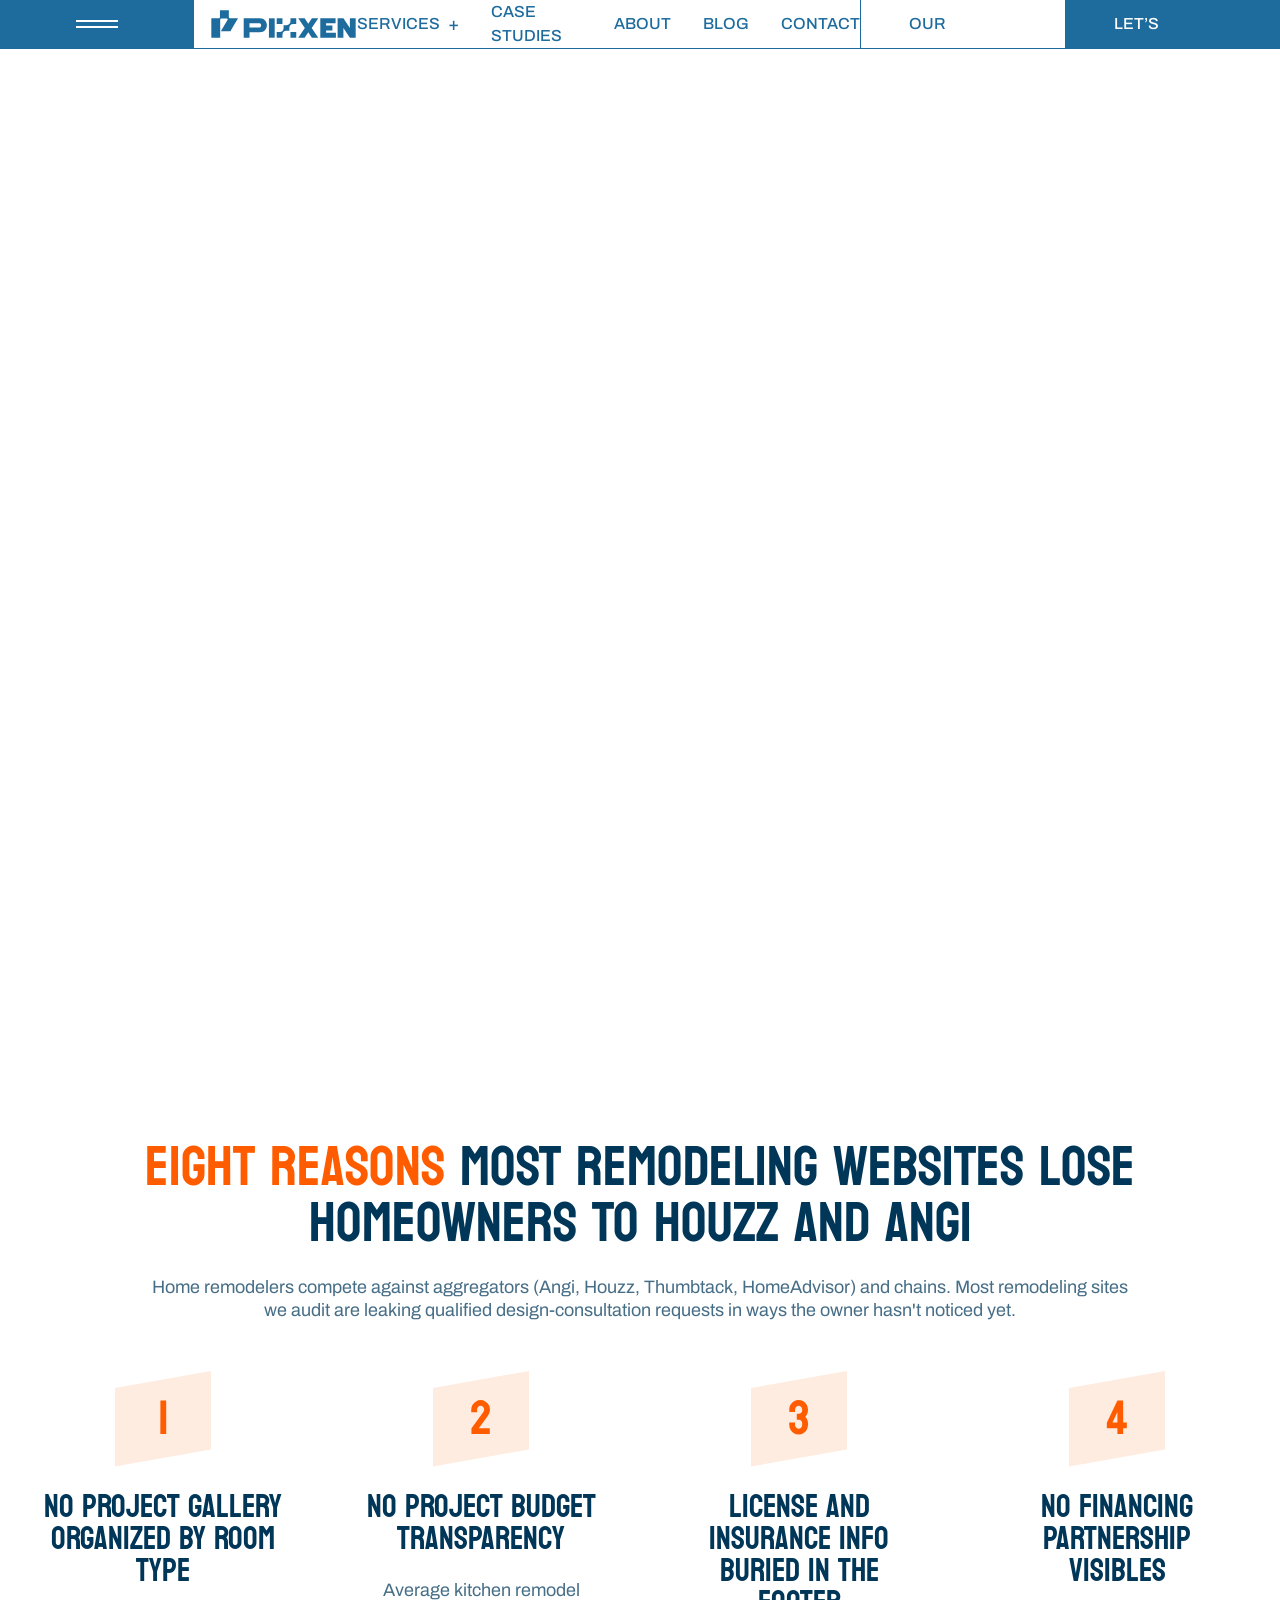
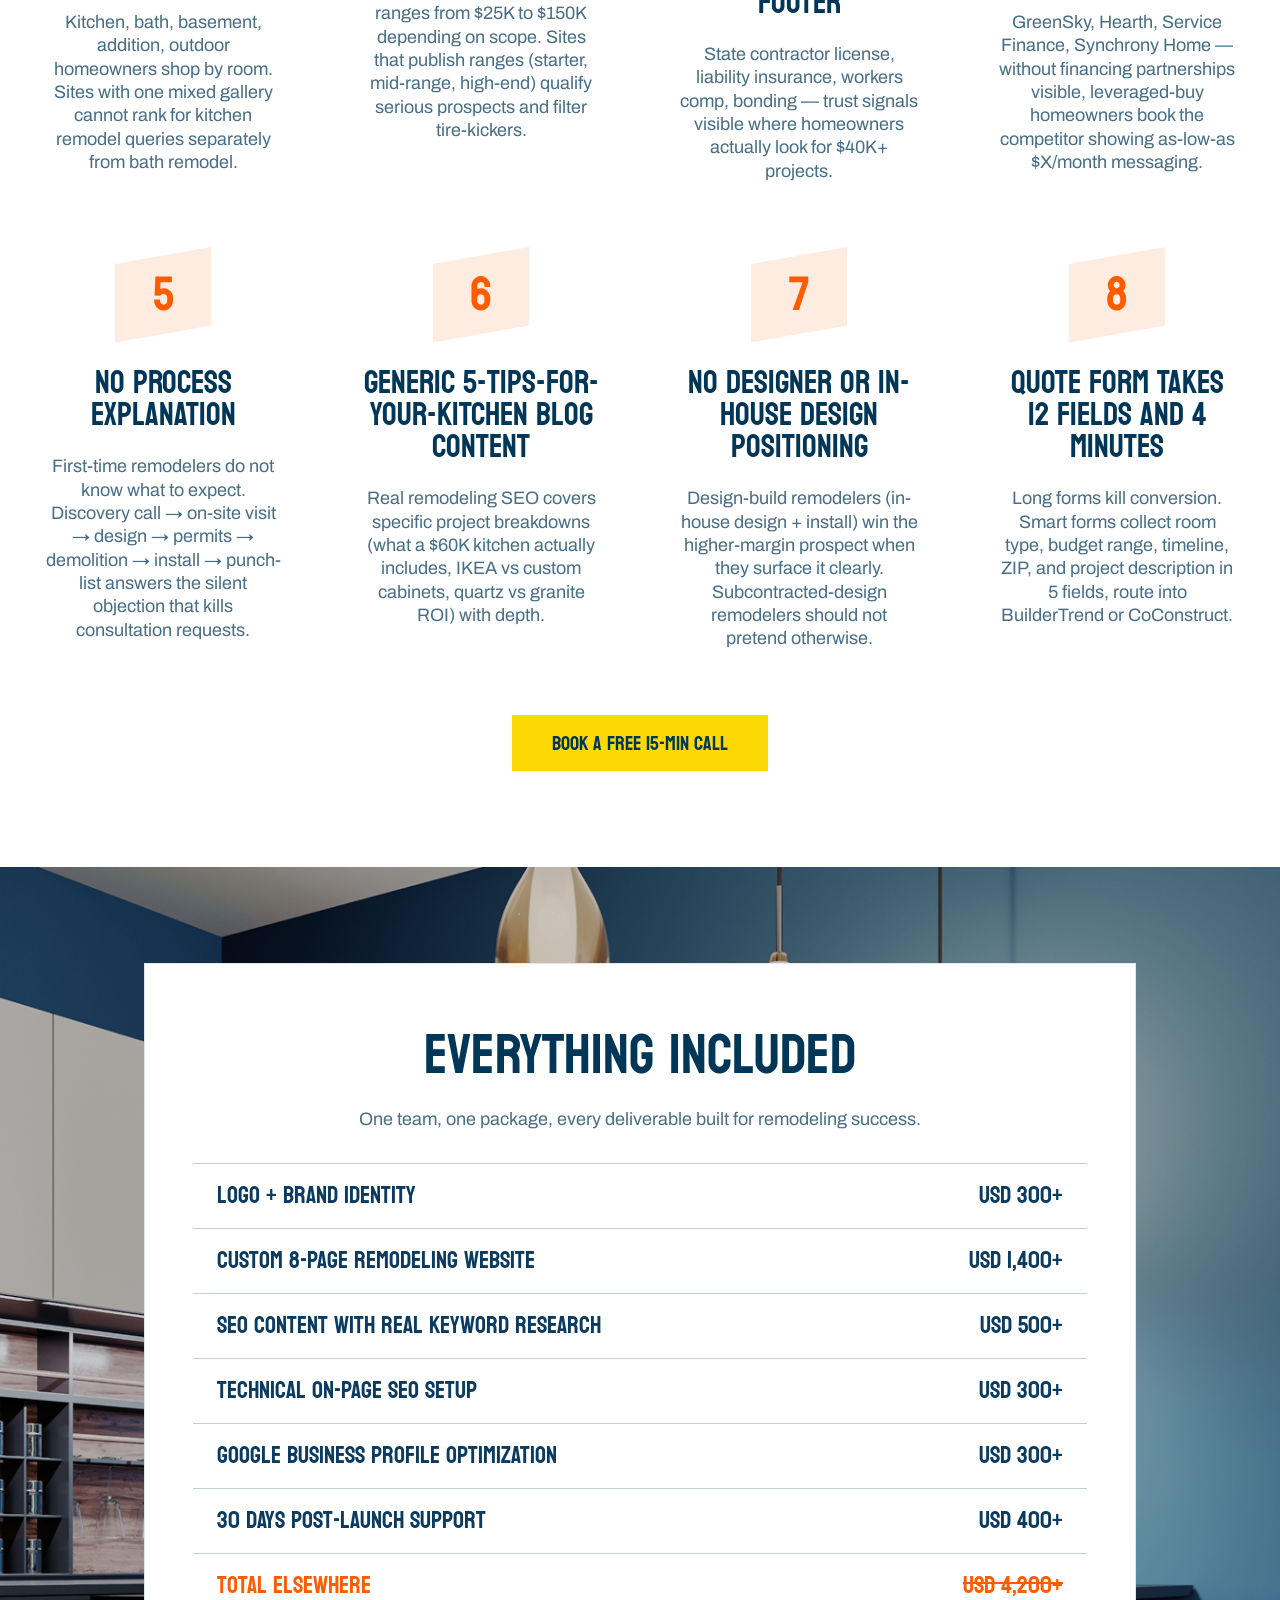
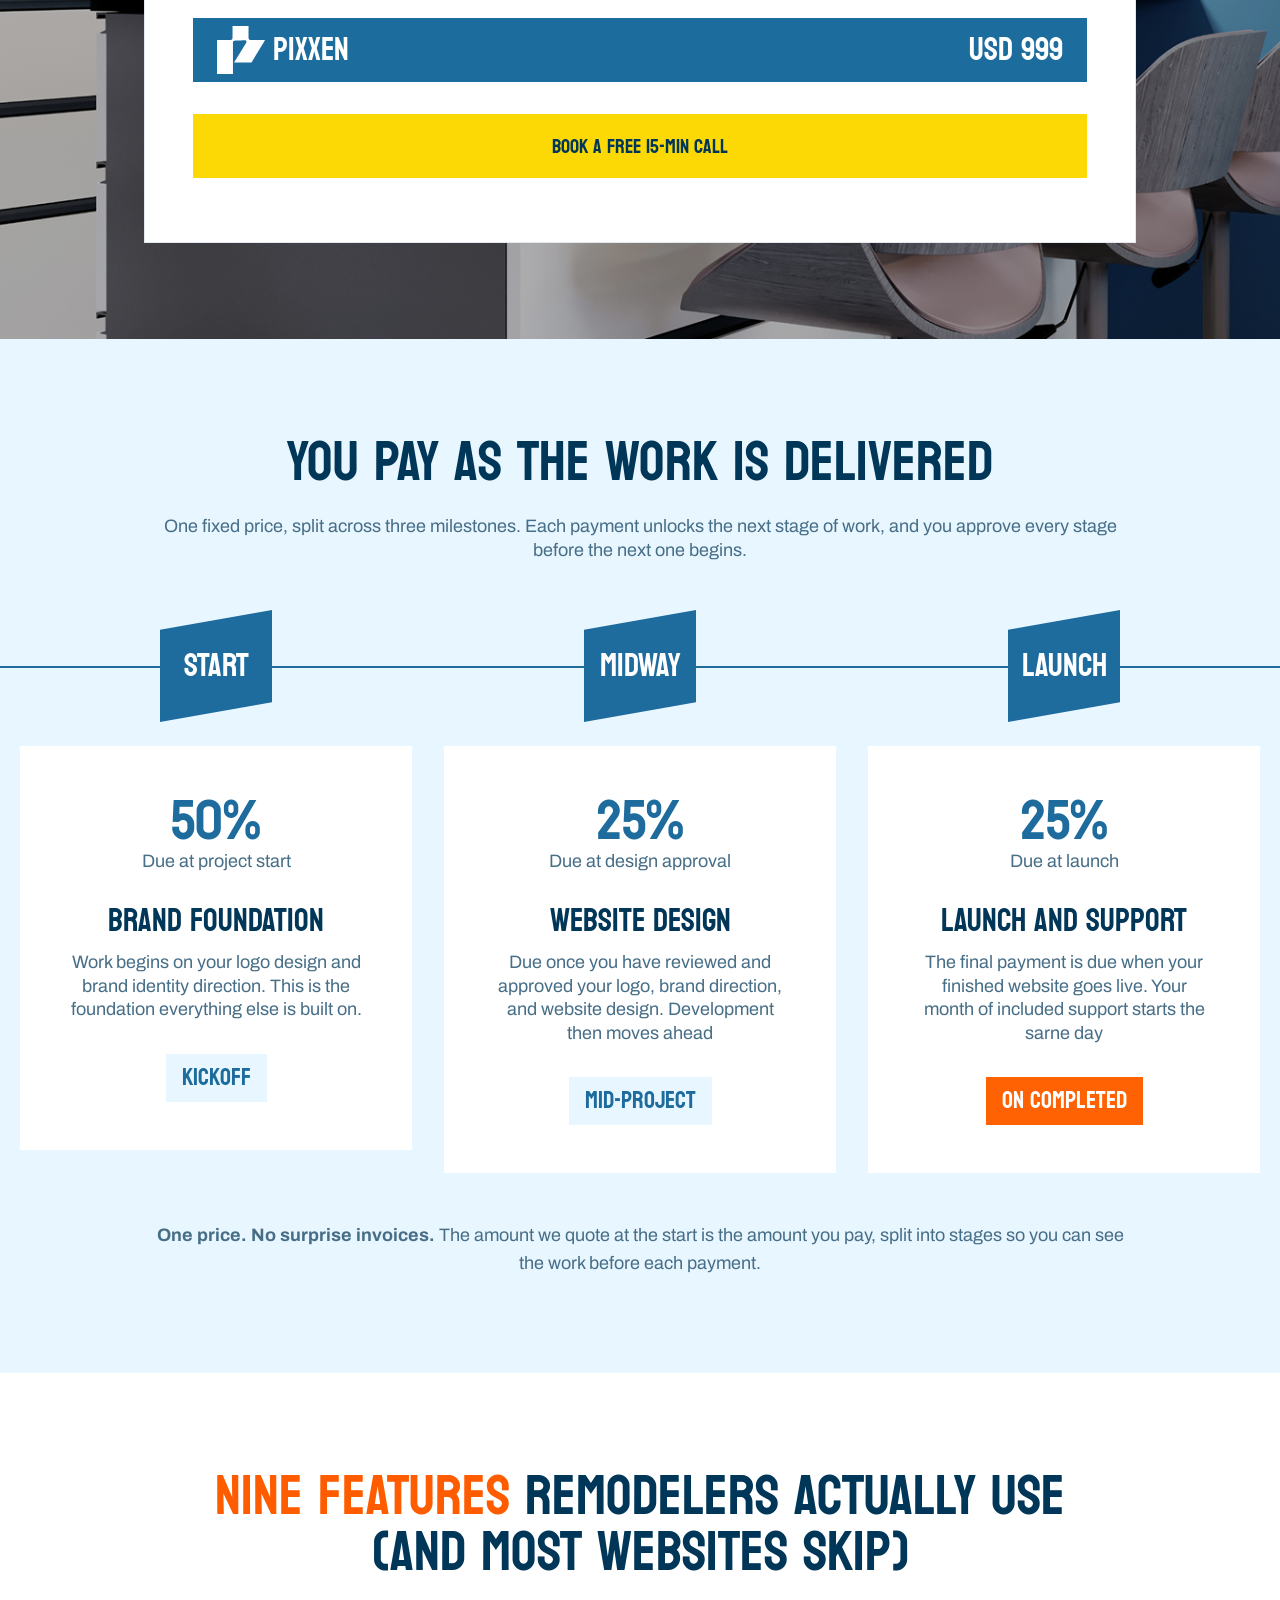
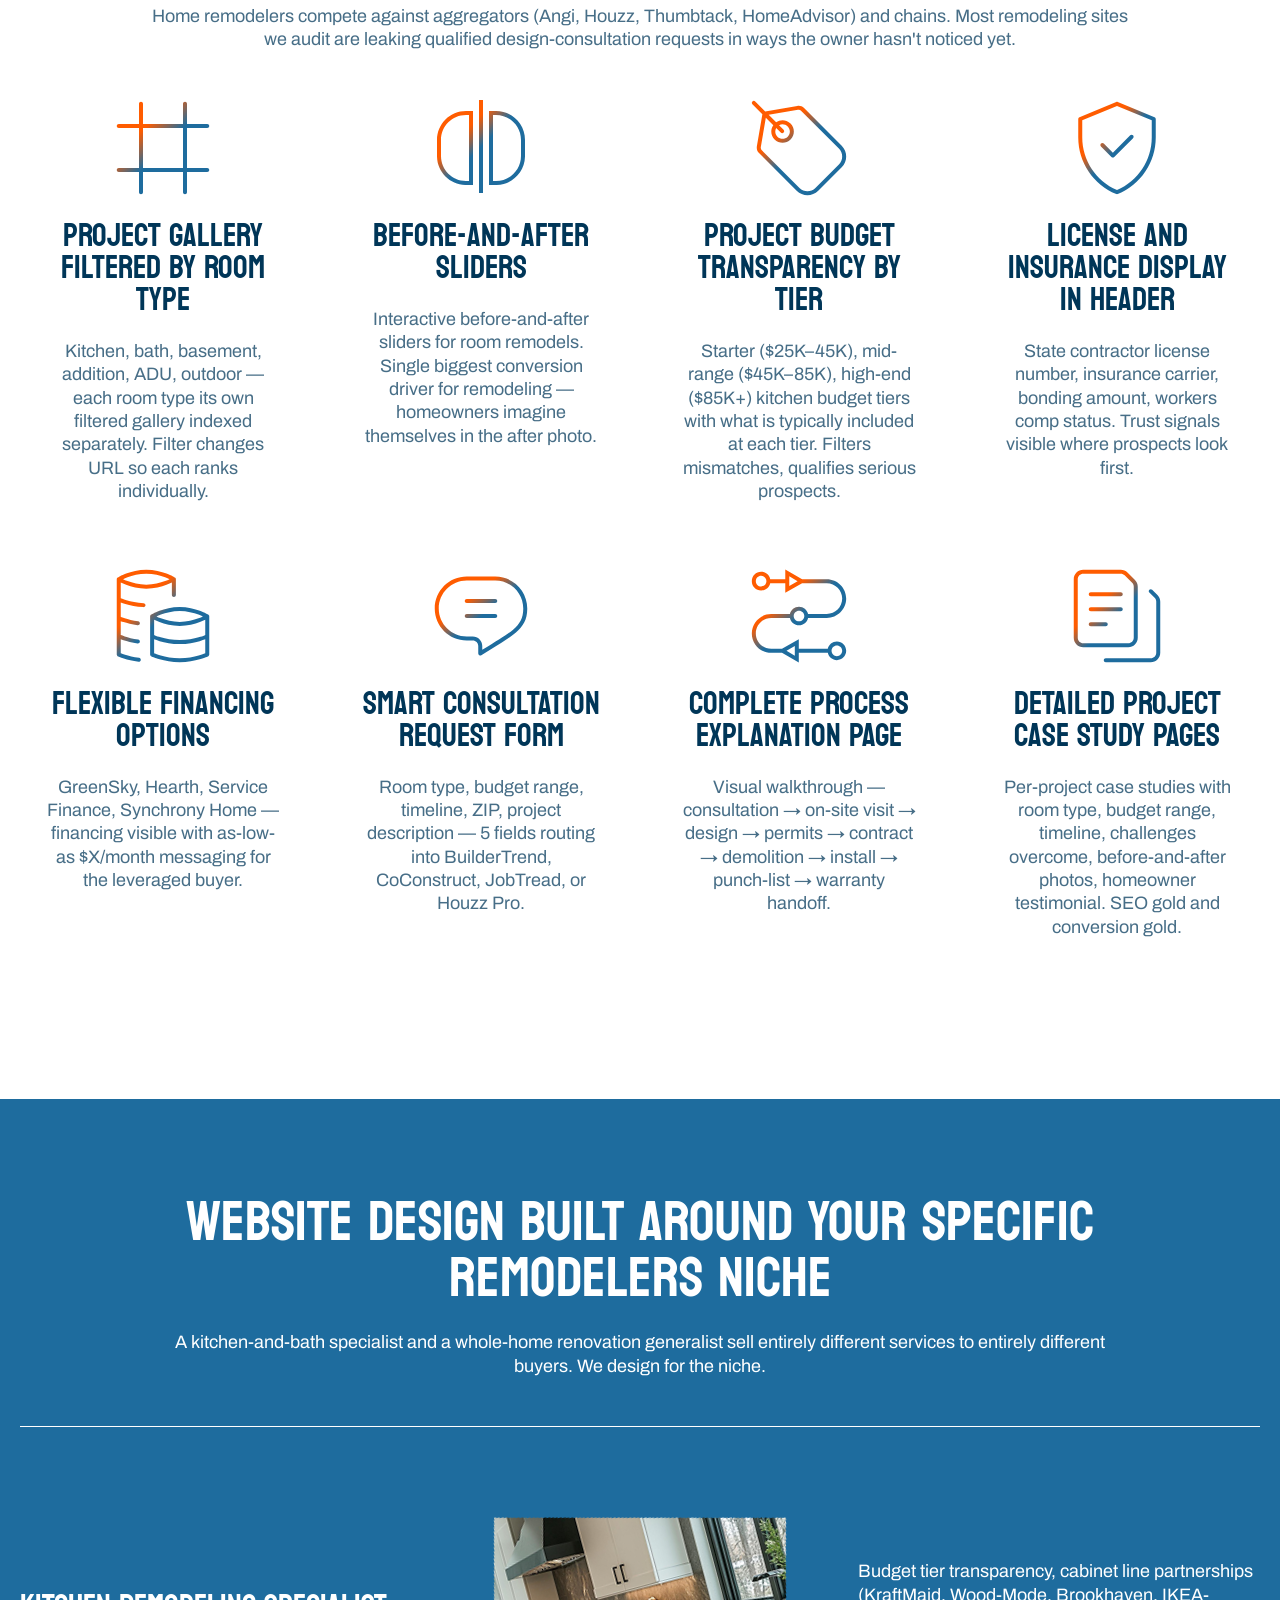
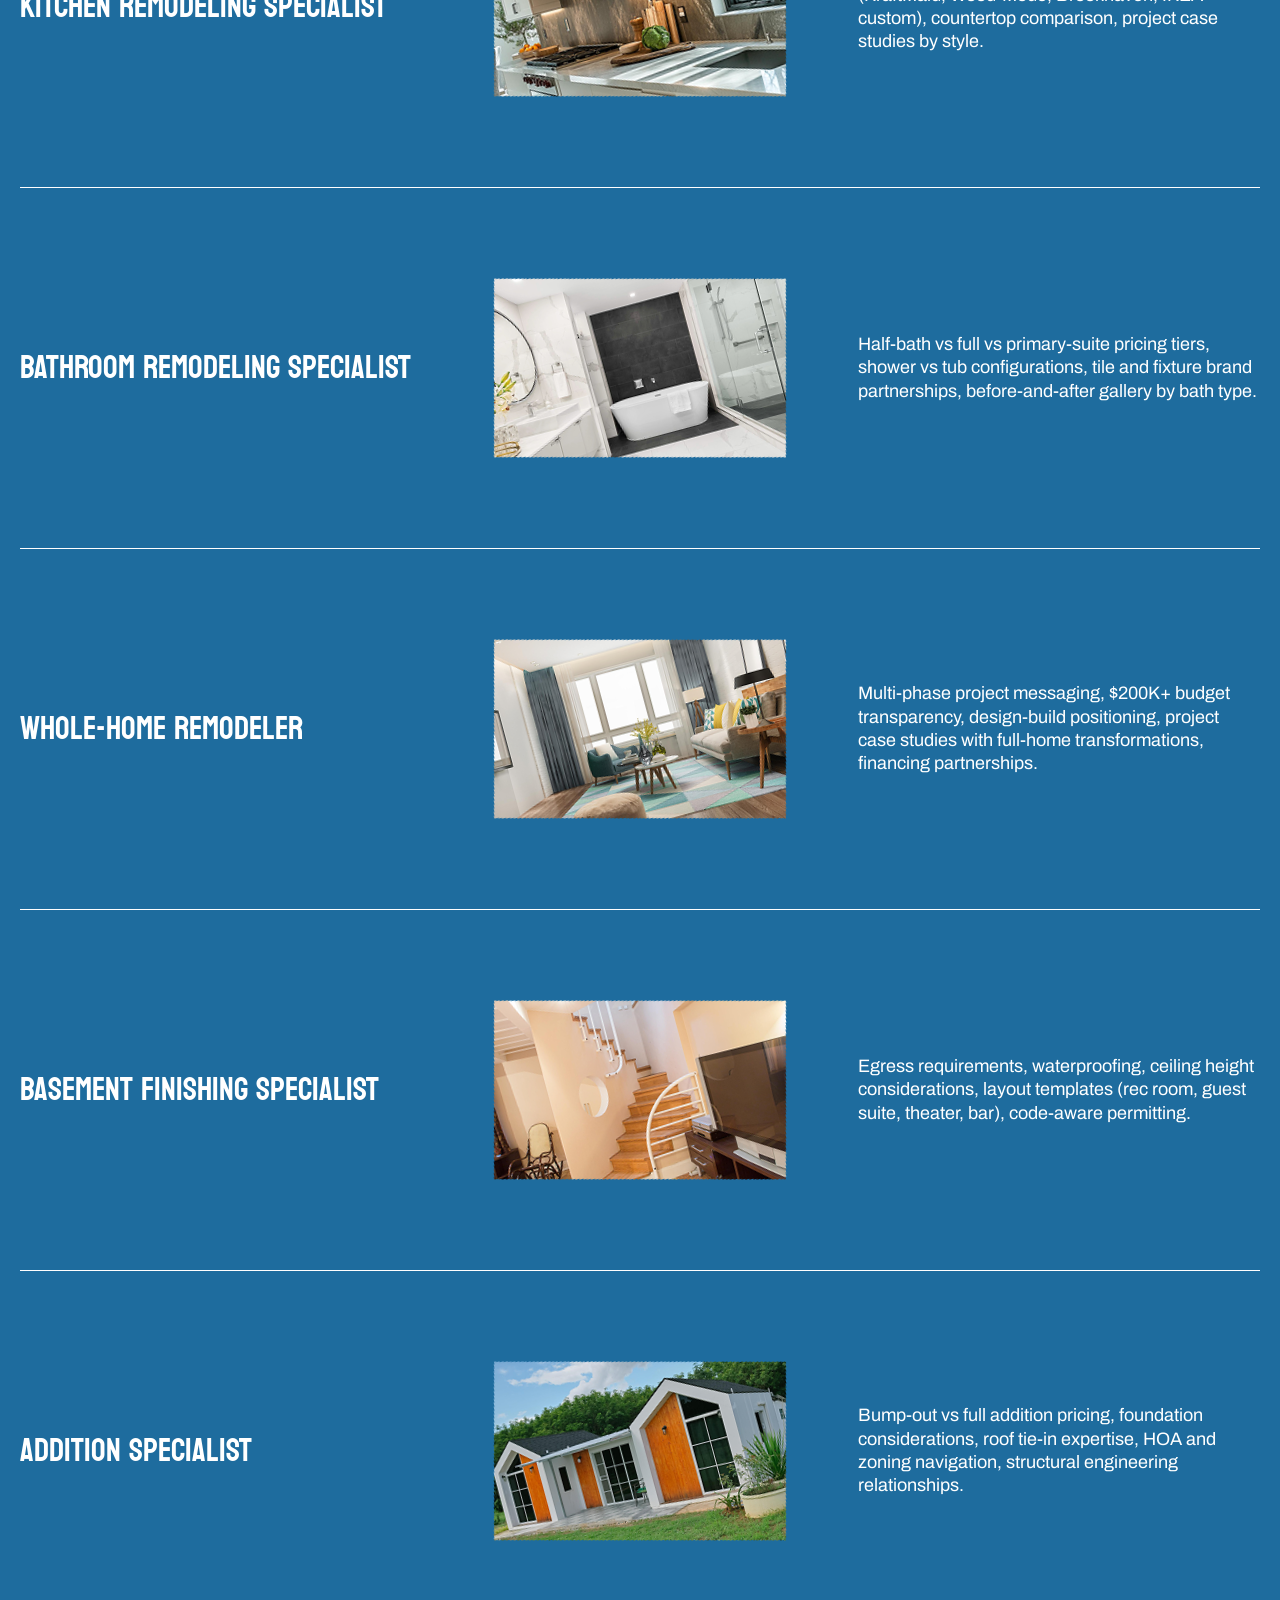
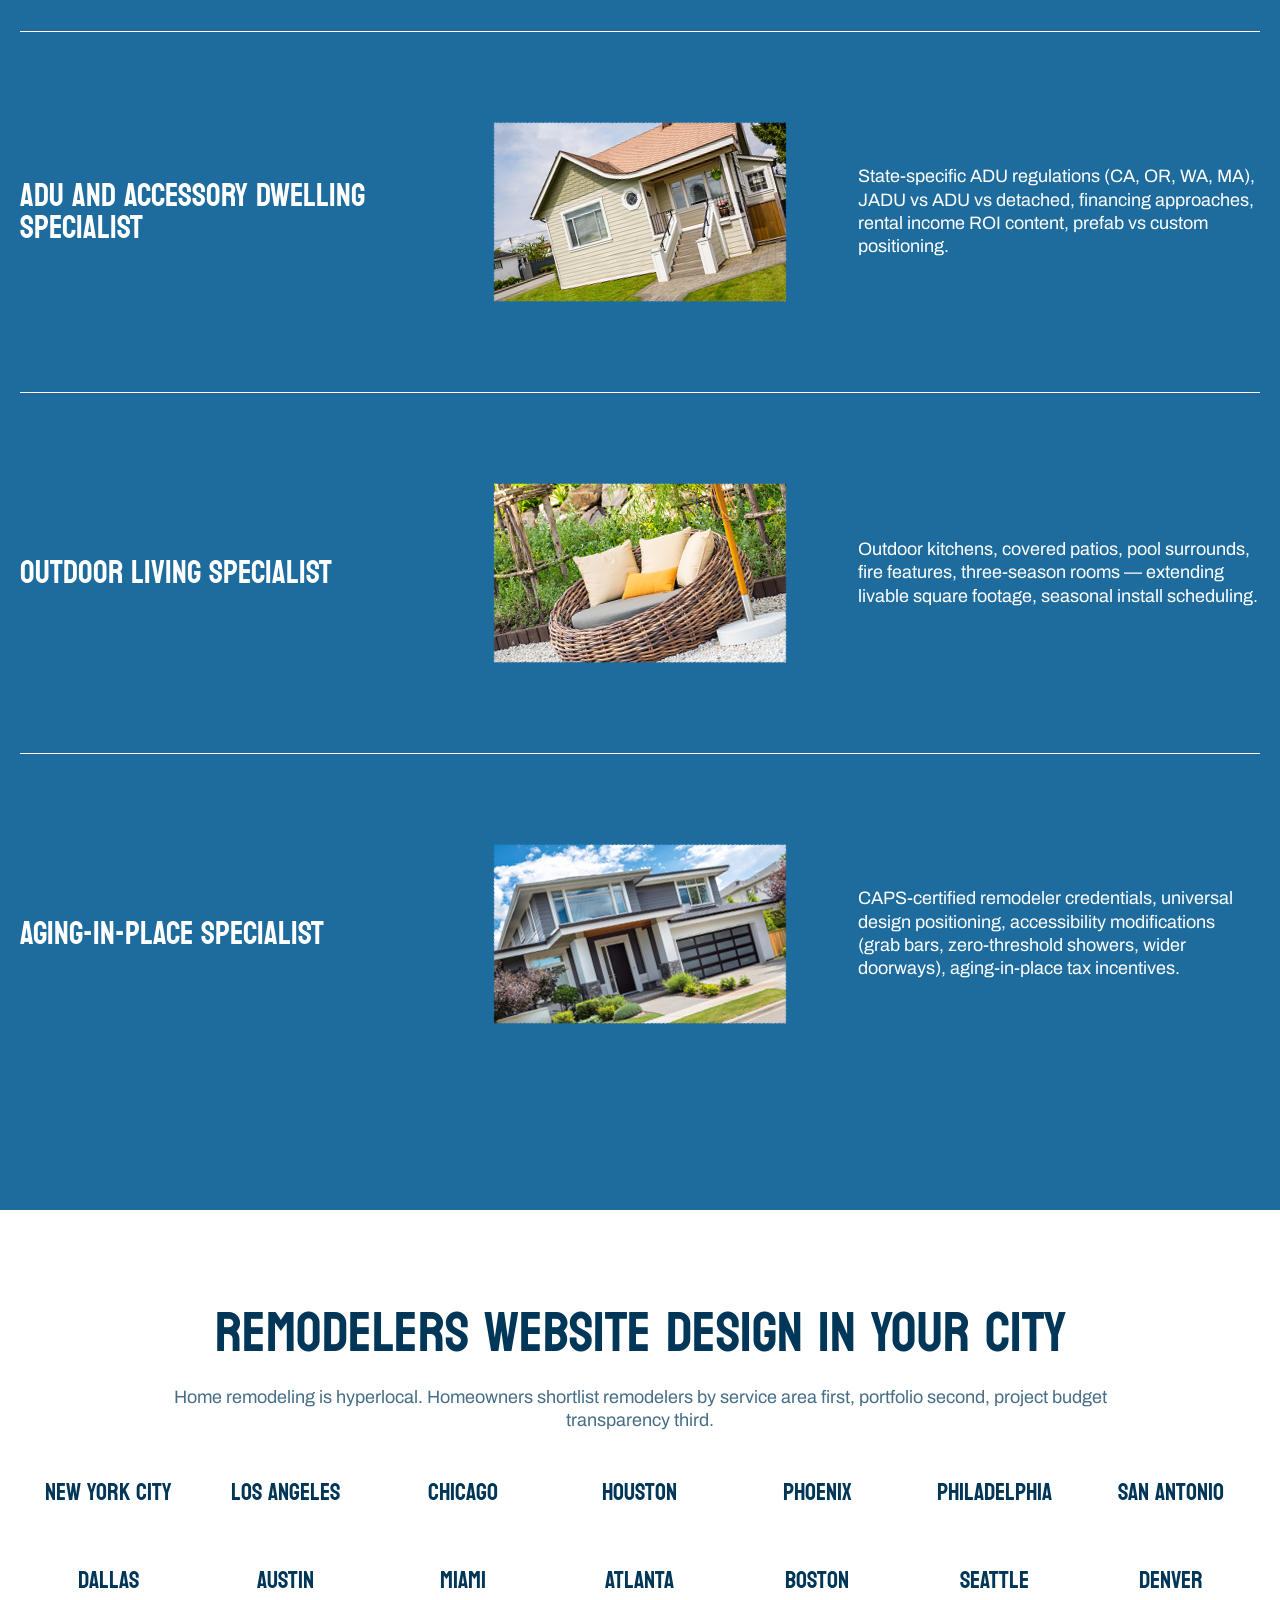
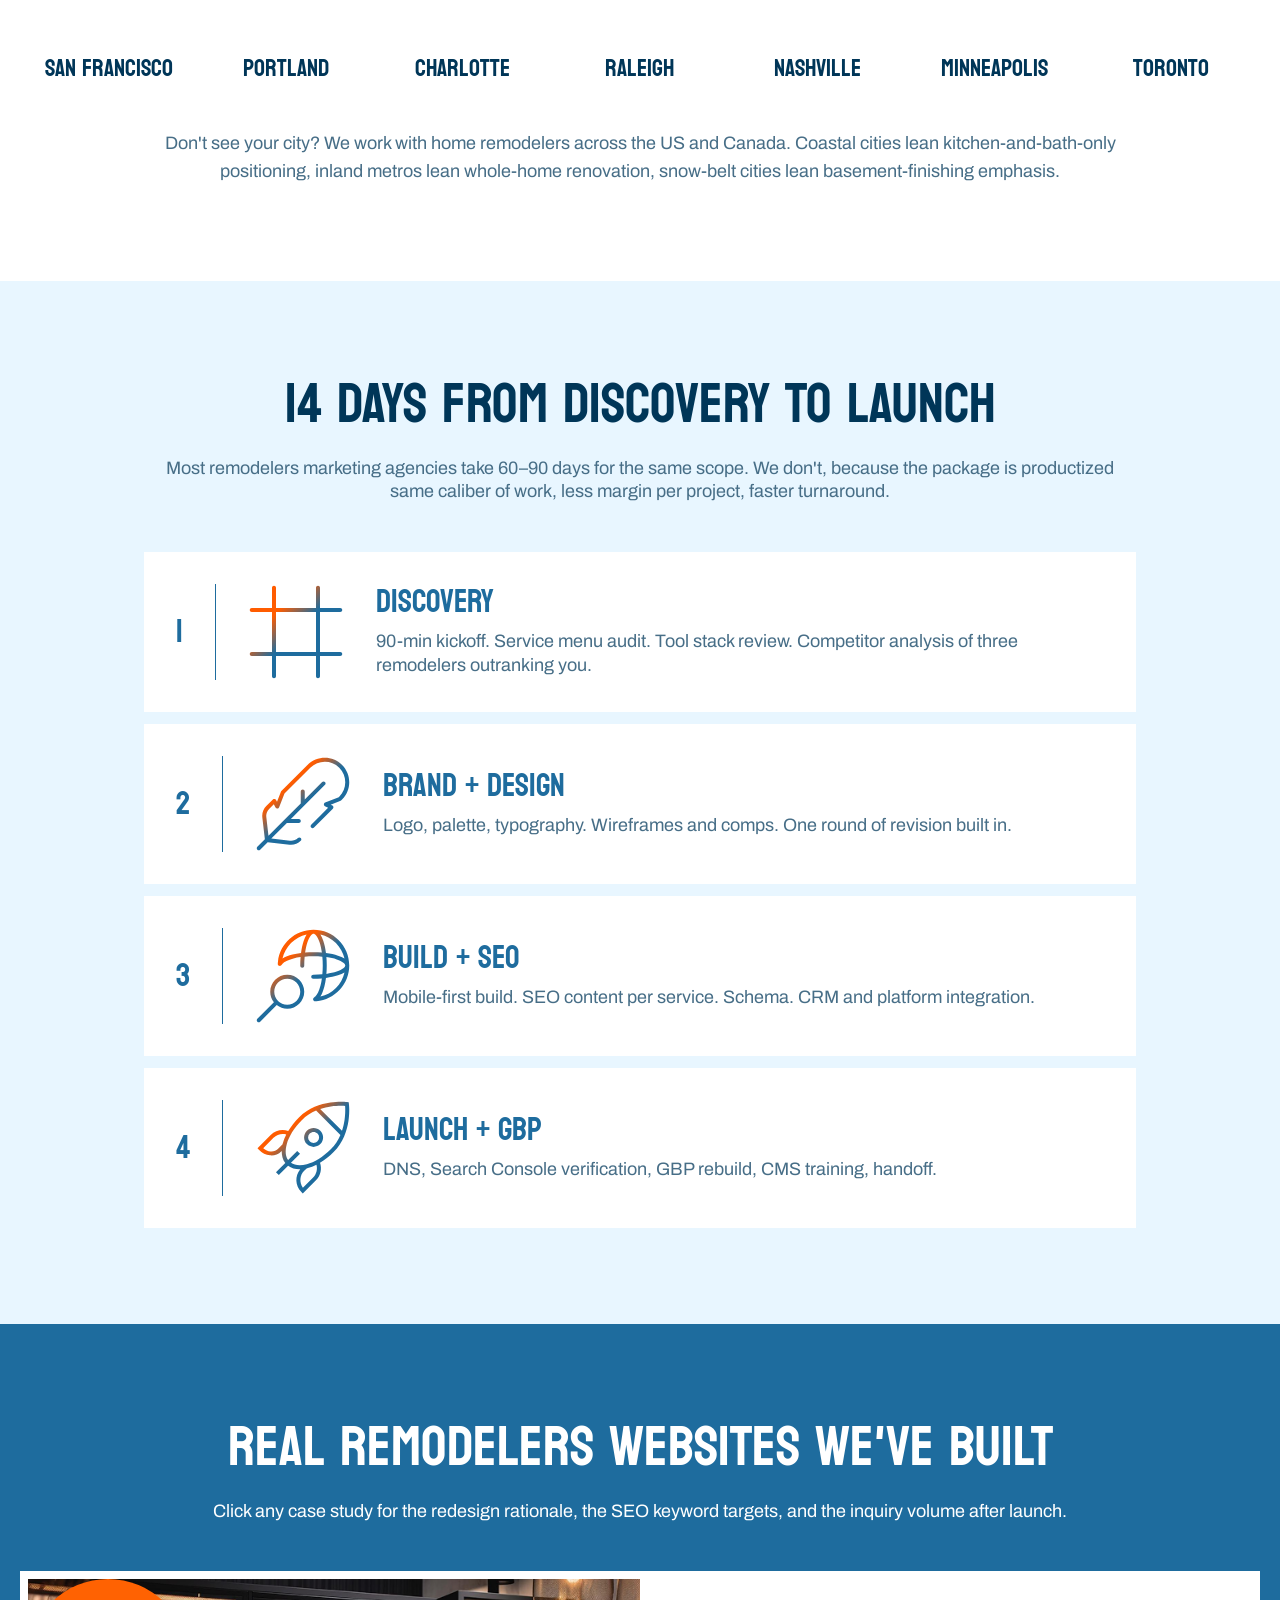
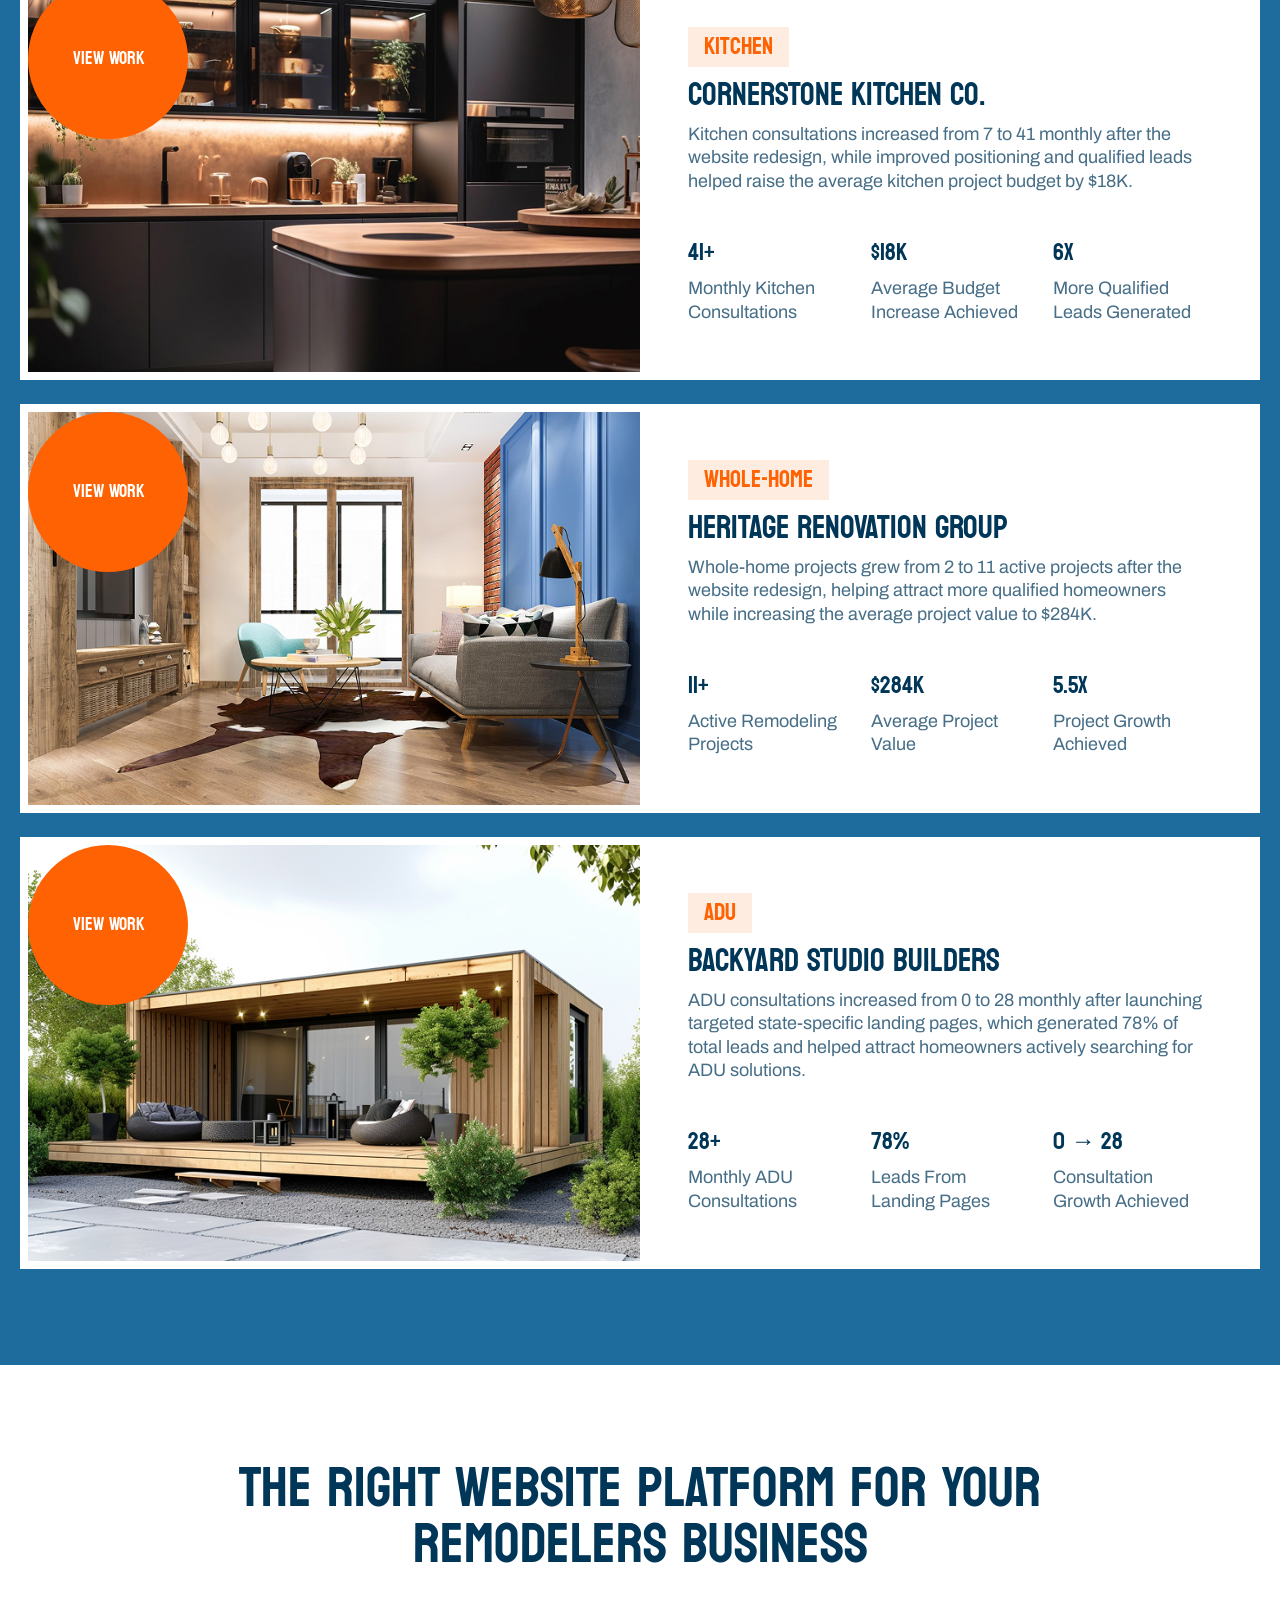
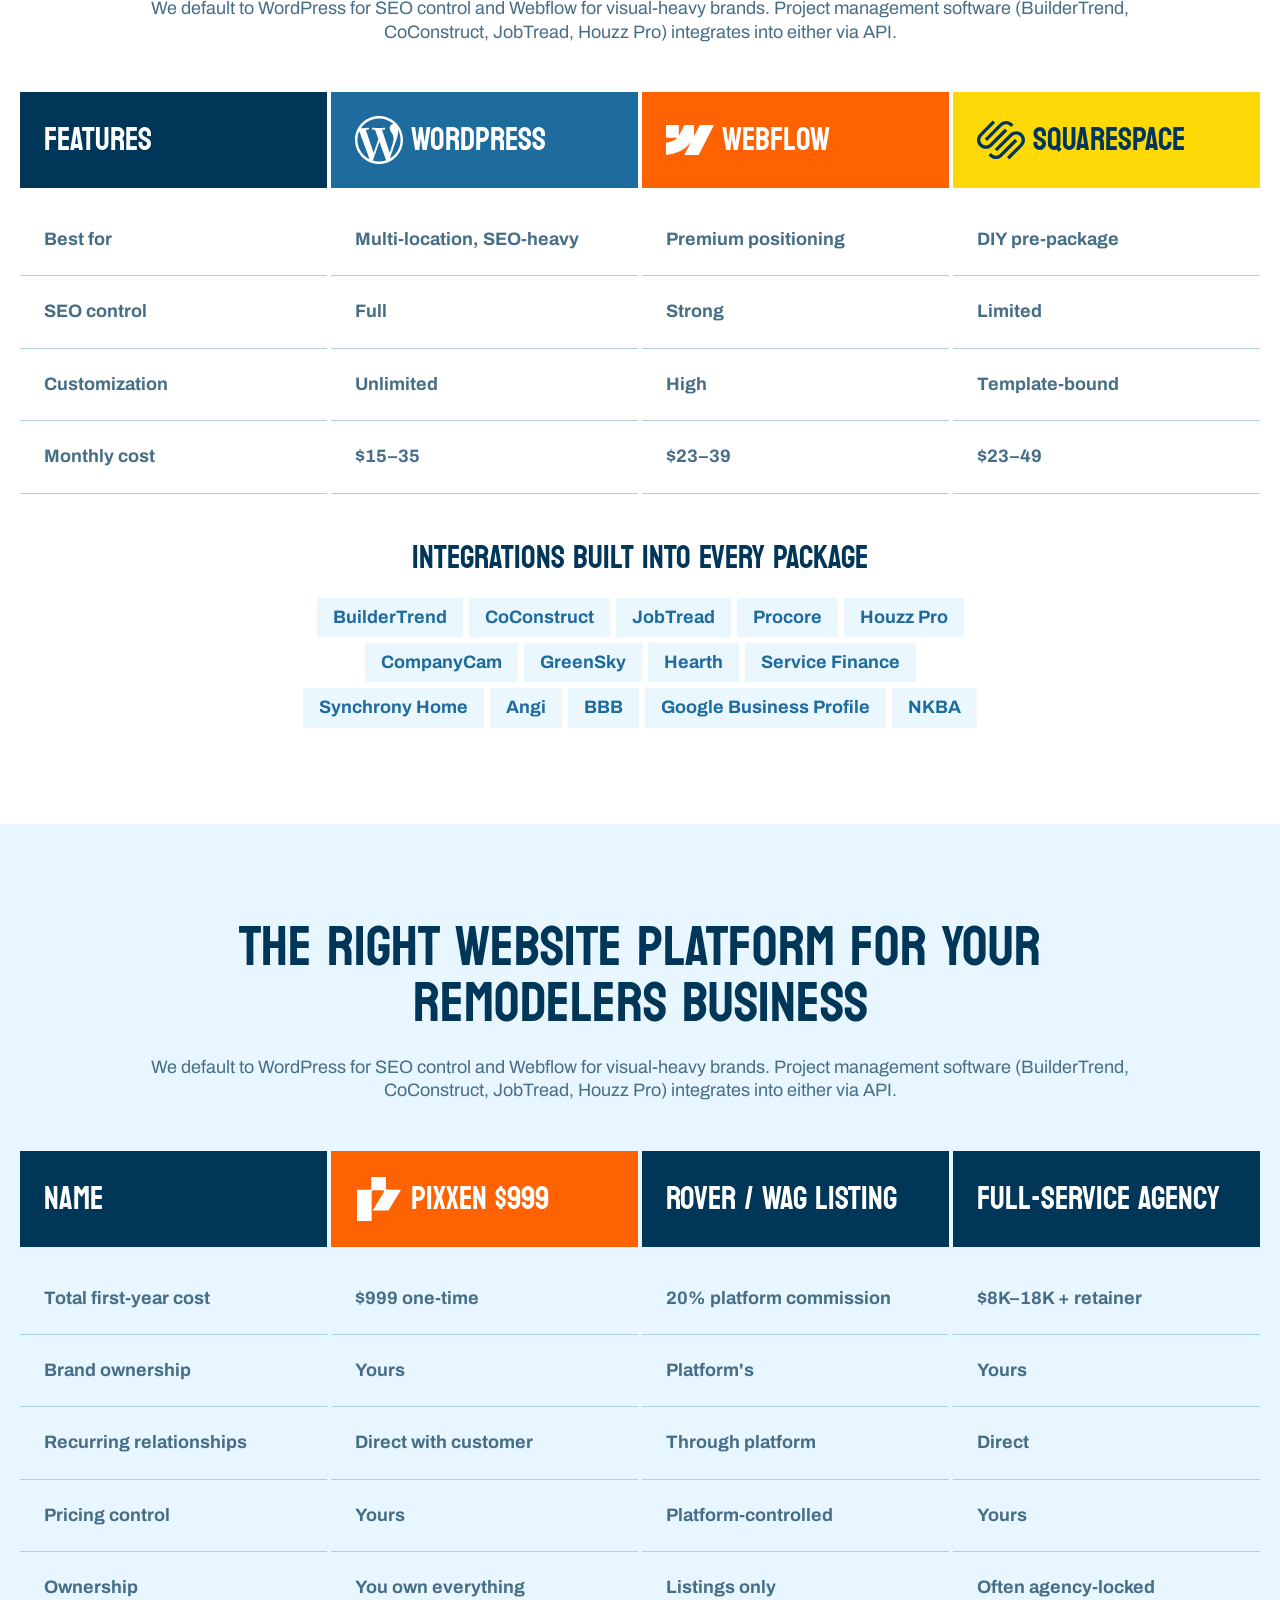
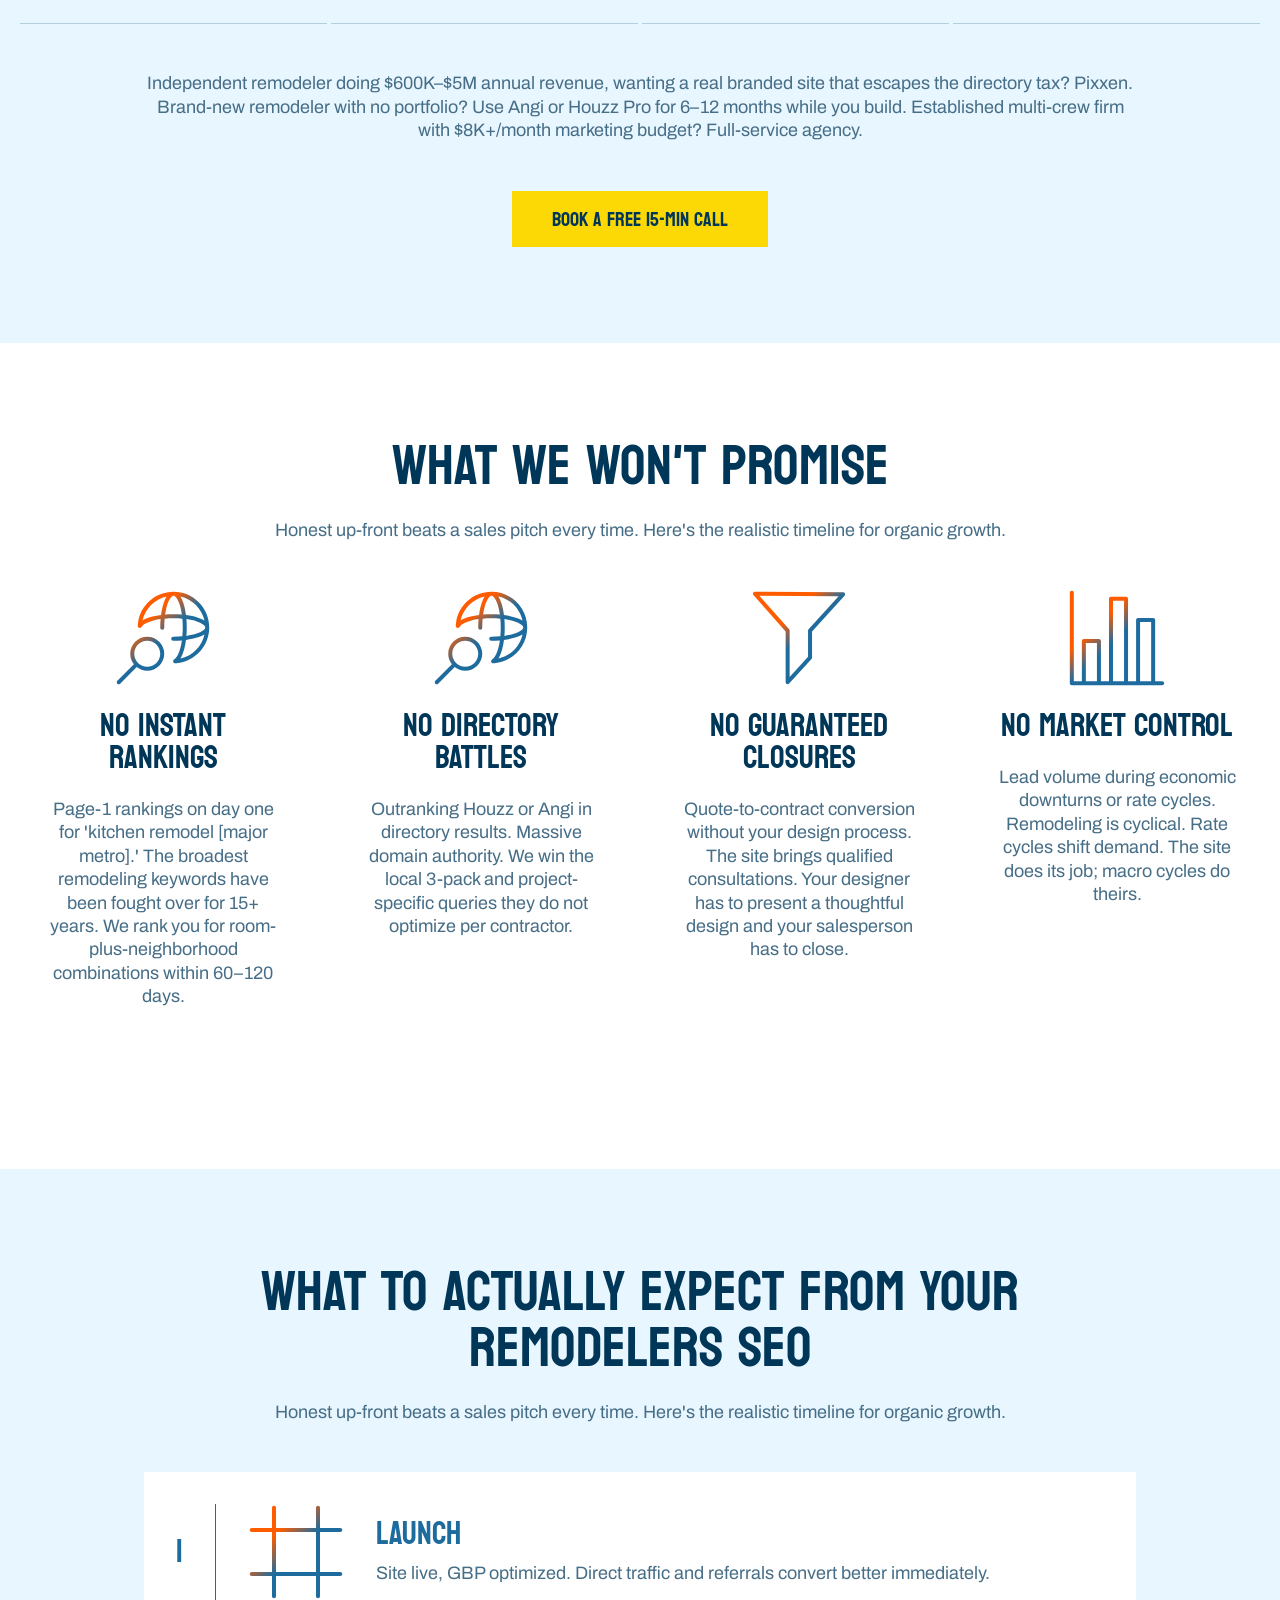
==== commit 8a123a32: "done" ====
--- a/index.html
+++ b/index.html
@@ -10,7 +10,7 @@
   <link rel="stylesheet" href="assets/css/style.css">
 </head>
 
-<body class="">
+<body class>
 
   <nav class="bg-white border-b border-[#1E6C9E]">
     <div class="mx-auto">
@@ -25,8 +25,6 @@
               <rect y="6" width="42" height="2" fill="#ffffff" />
             </svg>
 
-
-
           </button>
           <!-- Mobile Hamburger -->
           <button id="mobile-menu-toggle"
@@ -36,7 +34,6 @@
               <rect width="42" height="2" fill="#36432A" />
               <rect y="6" width="42" height="2" fill="#36432A" />
             </svg>
-
 
           </button>
           <a href="index.html" class="flex items-center">
@@ -118,7 +115,7 @@
 
               <!-- right: items -->
               <div class="flex items-end">
-                <img src="assets/images/dropdown-shape.svg" alt="">
+                <img src="assets/images/dropdown-shape.svg" alt>
               </div>
 
             </div>
@@ -142,15 +139,19 @@
           <a href="contact.html"
             class="hidden mega-reveal-btn relative overflow-hidden cursor-pointer sm:block xl:px-12 md:px-5 py-3 text-white border border-[#1E6C9E]  transition-all font-medium">
             <div class="text-mask md:h-6 h-6 overflow-hidden flex flex-col">
-              <span class="t-up text-base  font-medium text-[#1E6C9E] uppercase">OUR Contact</span>
-              <span class="t-down text-base  font-medium text-[#1E6C9E] uppercase">OUR Contact</span>
+              <span class="t-up text-base  font-medium text-[#1E6C9E] uppercase">OUR
+                Contact</span>
+              <span class="t-down text-base  font-medium text-[#1E6C9E] uppercase">OUR
+                Contact</span>
             </div>
           </a>
           <a href="contact.html"
             class="xl:px-12 md:px-5 mega-reveal-btn relative overflow-hidden cursor-pointer py-3 bg-[#1E6C9E] text-white transition-colors font-bold">
             <div class="text-mask md:h-6 h-6 overflow-hidden flex flex-col">
-              <span class="t-up text-base  font-medium text-white uppercase">Let’s Connect</span>
-              <span class="t-down text-base  font-medium text-white uppercase">Let’s Connect</span>
+              <span class="t-up text-base  font-medium text-white uppercase">Let’s
+                Connect</span>
+              <span class="t-down text-base  font-medium text-white uppercase">Let’s
+                Connect</span>
             </div>
           </a>
         </div>
@@ -159,8 +160,10 @@
         <a href="contact.html"
           class="lg:hidden px-4 sm:px-5 mobile-letconnect mega-reveal-btn relative overflow-hidden cursor-pointer py-4 sm:py-4 bg-[#E65689] text-white transition-colors font-bold">
           <div class="text-mask sm:h-5 h-4 overflow-hidden flex flex-col">
-            <span class="t-up text-sm  font-medium text-white uppercase">OUR Let’s Connect</span>
-            <span class="t-down text-sm  font-medium text-white uppercase">OUR Let’s Connect</span>
+            <span class="t-up text-sm  font-medium text-white uppercase">OUR
+              Let’s Connect</span>
+            <span class="t-down text-sm  font-medium text-white uppercase">OUR
+              Let’s Connect</span>
           </div>
         </a>
       </div>
@@ -197,7 +200,8 @@
               <span class="mm-plus">+</span>
             </button>
           </li>
-          <li><a href="case-study.html" class="mm-nav-link">case studies</a></li>
+          <li><a href="case-study.html" class="mm-nav-link">case
+              studies</a></li>
           <li><a href="about.html" class="mm-nav-link">about</a></li>
           <li><a href="blog.html" class="mm-nav-link">blog</a></li>
           <li><a href="contact.html" class="mm-nav-link">contact</a></li>
@@ -244,7 +248,6 @@
             <img src="assets/images/mobile-bottom-logo.svg" class="img-fluid w-full" alt="mobile menu">
           </div>
         </div>
-
 
       </div>
 
@@ -341,12 +344,12 @@
 
       <!-- Grid decoration top-left -->
       <div class="deco-cross" style="top:0px; left:0px;">
-        <img src="assets/images/large-menu-top.svg" class="img-fluid" alt="">
+        <img src="assets/images/large-menu-top.svg" class="img-fluid" alt>
       </div>
 
       <!-- Grid decoration top-right area -->
       <div class="deco-cross" style="bottom:0px; right:0px;">
-        <img src="assets/images/large-menu-bottom.svg" class="img-fluid" alt="">
+        <img src="assets/images/large-menu-bottom.svg" class="img-fluid" alt>
       </div>
 
       <!-- LET'S CONNECT -->
@@ -354,8 +357,10 @@
       <a href="contact.html"
         class="xl:px-12 connect-btn md:px-5 mega-reveal-btn relative overflow-hidden cursor-pointer py-3 bg-[#FCD907] text-white transition-colors font-bold">
         <div class="text-mask md:h-6 h-6 overflow-hidden flex flex-col">
-          <span class="t-up text-base  font-medium text-black uppercase">Let’s Connect</span>
-          <span class="t-down text-base  font-medium text-black uppercase">Let’s Connect</span>
+          <span class="t-up text-base  font-medium text-black uppercase">Let’s
+            Connect</span>
+          <span class="t-down text-base  font-medium text-black uppercase">Let’s
+            Connect</span>
         </div>
       </a>
 
@@ -413,10 +418,8 @@
 
     </div><!-- /menu-top -->
 
-
     <!-- BOTTOM PANEL: slides in from bottom (logo bar) -->
     <div class="menu-bottom" id="menu-bottom">
-
 
       <!-- LOGO -->
       <div class="bottom-logo" id="bottom-logo">
@@ -505,11 +508,14 @@
       <div class="max-w-248 mx-auto text-center mb-6 md:mb-12">
         <h2
           class="font-koulen text-[#003658] text-2xl sm:text-[36px] md:text-[56px] font-normal leading-[100%] uppercase mb-3 md:mb-6">
-          <span class="text-[#FF5C00]">Eight Reasons</span> most remodeling websites lose homeowners to Houzz and Angi
+          <span class="text-[#FF5C00]">Eight Reasons</span> most remodeling
+          websites lose homeowners to Houzz and Angi
         </h2>
         <p class="text-[#476E87] text-sm sm:text-base md:text-lg font-normal leading-[130%]">
-          Home remodelers compete against aggregators (Angi, Houzz, Thumbtack, HomeAdvisor) and chains. Most remodeling
-          sites we audit are leaking qualified design-consultation requests in ways the owner hasn't noticed yet.
+          Home remodelers compete against aggregators (Angi, Houzz, Thumbtack,
+          HomeAdvisor) and chains. Most remodeling
+          sites we audit are leaking qualified design-consultation requests in
+          ways the owner hasn't noticed yet.
         </p>
       </div>
 
@@ -529,7 +535,8 @@
           </h3>
 
           <p class="text-[#476E87] text-sm sm:text-base md:text-lg font-normal leading-[130%]">
-            Kitchen, bath, basement, addition, outdoor homeowners shop by room. Sites with one mixed gallery cannot rank
+            Kitchen, bath, basement, addition, outdoor homeowners shop by
+            room. Sites with one mixed gallery cannot rank
             for kitchen remodel queries separately from bath remodel.
           </p>
         </div>
@@ -547,8 +554,10 @@
           </h3>
 
           <p class="text-[#476E87] text-sm sm:text-base md:text-lg font-normal leading-[130%]">
-            Average kitchen remodel ranges from $25K to $150K depending on scope. Sites that publish ranges (starter,
-            mid-range, high-end) qualify serious prospects and filter tire-kickers.
+            Average kitchen remodel ranges from $25K to $150K depending on
+            scope. Sites that publish ranges (starter,
+            mid-range, high-end) qualify serious prospects and filter
+            tire-kickers.
           </p>
         </div>
 
@@ -565,7 +574,8 @@
           </h3>
 
           <p class="text-[#476E87] text-sm sm:text-base md:text-lg font-normal leading-[130%]">
-            State contractor license, liability insurance, workers comp, bonding — trust signals visible where
+            State contractor license, liability insurance, workers comp,
+            bonding — trust signals visible where
             homeowners actually look for $40K+ projects.
           </p>
         </div>
@@ -583,8 +593,10 @@
           </h3>
 
           <p class="text-[#476E87] text-sm sm:text-base md:text-lg font-normal leading-[130%]">
-            GreenSky, Hearth, Service Finance, Synchrony Home — without financing partnerships visible, leveraged-buy
-            homeowners book the competitor showing as-low-as $X/month messaging.
+            GreenSky, Hearth, Service Finance, Synchrony Home — without
+            financing partnerships visible, leveraged-buy
+            homeowners book the competitor showing as-low-as $X/month
+            messaging.
           </p>
         </div>
 
@@ -601,8 +613,10 @@
           </h3>
 
           <p class="text-[#476E87] text-sm sm:text-base md:text-lg font-normal leading-[130%]">
-            First-time remodelers do not know what to expect. Discovery call → on-site visit → design → permits →
-            demolition → install → punch-list answers the silent objection that kills consultation requests.
+            First-time remodelers do not know what to expect. Discovery call →
+            on-site visit → design → permits →
+            demolition → install → punch-list answers the silent objection
+            that kills consultation requests.
           </p>
         </div>
 
@@ -619,7 +633,8 @@
           </h3>
 
           <p class="text-[#476E87] text-sm sm:text-base md:text-lg font-normal leading-[130%]">
-            Real remodeling SEO covers specific project breakdowns (what a $60K kitchen actually includes, IKEA vs
+            Real remodeling SEO covers specific project breakdowns (what a
+            $60K kitchen actually includes, IKEA vs
             custom cabinets, quartz vs granite ROI) with depth.
           </p>
         </div>
@@ -637,8 +652,10 @@
           </h3>
 
           <p class="text-[#476E87] text-sm sm:text-base md:text-lg font-normal leading-[130%]">
-            Design-build remodelers (in-house design + install) win the higher-margin prospect when they surface it
-            clearly. Subcontracted-design remodelers should not pretend otherwise.
+            Design-build remodelers (in-house design + install) win the
+            higher-margin prospect when they surface it
+            clearly. Subcontracted-design remodelers should not pretend
+            otherwise.
           </p>
         </div>
 
@@ -655,7 +672,8 @@
           </h3>
 
           <p class="text-[#476E87] text-sm sm:text-base md:text-lg font-normal leading-[130%]">
-            Long forms kill conversion. Smart forms collect room type, budget range, timeline, ZIP, and project
+            Long forms kill conversion. Smart forms collect room type, budget
+            range, timeline, ZIP, and project
             description in 5 fields, route into BuilderTrend or CoConstruct.
           </p>
         </div>
@@ -717,10 +735,10 @@
             Everything included
           </h2>
           <p class="text-[#476E87] text-sm sm:text-base md:text-lg font-normal leading-[130%]">
-            One team, one package, every deliverable built for remodeling success.
+            One team, one package, every deliverable built for remodeling
+            success.
           </p>
         </div>
-
 
         <!-- Pricing List -->
         <div class="font-koulen text-base sm:text-lg md:text-2xl leading-[100%] uppercase">
@@ -733,13 +751,15 @@
 
           <div
             class="flex justify-between items-start gap-4 text-[#0B3B60] px-3 py-2.5 md:px-6 md:py-5 border-t border-[#C2CFD7]">
-            <span class="flex-1 text-left">CUSTOM 8-PAGE REMODELING WEBSITE</span>
+            <span class="flex-1 text-left">CUSTOM 8-PAGE REMODELING
+              WEBSITE</span>
             <span class="shrink-0 text-right">USD 1,400+</span>
           </div>
 
           <div
             class="flex justify-between items-start gap-4 text-[#0B3B60] px-3 py-2.5 md:px-6 md:py-5 border-t border-[#C2CFD7]">
-            <span class="flex-1 text-left">SEO CONTENT WITH REAL KEYWORD RESEARCH</span>
+            <span class="flex-1 text-left">SEO CONTENT WITH REAL KEYWORD
+              RESEARCH</span>
             <span class="shrink-0 text-right">USD 500+</span>
           </div>
 
@@ -751,7 +771,8 @@
 
           <div
             class="flex justify-between items-start gap-4 text-[#0B3B60] px-3 py-2.5 md:px-6 md:py-5 border-t border-[#C2CFD7]">
-            <span class="flex-1 text-left">GOOGLE BUSINESS PROFILE OPTIMIZATION</span>
+            <span class="flex-1 text-left">GOOGLE BUSINESS PROFILE
+              OPTIMIZATION</span>
             <span class="shrink-0 text-right">USD 300+</span>
           </div>
 
@@ -768,7 +789,6 @@
           </div>
 
         </div>
-
 
         <!-- Brand Pricing -->
         <div class="font-koulen bg-[#1D6C9E] text-white flex justify-between items-center 
@@ -786,7 +806,6 @@
           <span>USD 999</span>
 
         </div>
-
 
         <!-- CTA -->
         <div class="homeremodel-cta flex justify-center w-full mt-3 sm:mt-6 md:mt-8">
@@ -835,7 +854,8 @@
           You pay as the work is delivered
         </h2>
         <p class="text-[#476E87] text-sm sm:text-base md:text-lg font-normal leading-[130%]">
-          One fixed price, split across three milestones. Each payment unlocks the next stage of work, and you approve
+          One fixed price, split across three milestones. Each payment unlocks
+          the next stage of work, and you approve
           every stage before the next one begins.
         </p>
       </div>
@@ -874,14 +894,16 @@
           <div class="bg-white w-full p-6 md:p-8 lg:p-12  flex flex-col justify-between items-center text-center">
             <div class="mb-4 md:mb-8">
               <div class="font-koulen text-[#1E6C9E] text-[36px] md:text-[56px] leading-[100%]">50%</div>
-              <div class="text-[#476E87] text-sm sm:text-base md:text-lg leading-[130%]">Due at project start</div>
+              <div class="text-[#476E87] text-sm sm:text-base md:text-lg leading-[130%]">Due
+                at project start</div>
 
               <h3
                 class="font-koulen text-[#003658] text-lg md:text-xl lg:text-[32px] leading-[100%] uppercase mt-4 md:mt-8">
                 Brand Foundation
               </h3>
               <p class="text-[#476E87] text-sm sm:text-base md:text-lg font-normal leading-[130%] mt-3.5">
-                Work begins on your logo design and brand identity direction. This is the foundation everything else is
+                Work begins on your logo design and brand identity direction.
+                This is the foundation everything else is
                 built on.
               </p>
             </div>
@@ -921,14 +943,16 @@
           <div class="bg-white w-full p-6 md:p-8 lg:p-12  flex flex-col justify-between items-center text-center">
             <div class="mb-4 md:mb-8">
               <div class="font-koulen text-[#1E6C9E] text-[36px] md:text-[56px] leading-[100%]">25%</div>
-              <div class="text-[#476E87] text-sm sm:text-base md:text-lg leading-[130%]">Due at design approval</div>
+              <div class="text-[#476E87] text-sm sm:text-base md:text-lg leading-[130%]">Due
+                at design approval</div>
 
               <h3
                 class="font-koulen text-[#003658] text-lg md:text-xl lg:text-[32px] leading-[100%] uppercase mt-4 md:mt-8">
                 Website Design
               </h3>
               <p class="text-[#476E87] text-sm sm:text-base md:text-lg font-normal leading-[130%] mt-3.5">
-                Due once you have reviewed and approved your logo, brand direction, and website design. Development then
+                Due once you have reviewed and approved your logo, brand
+                direction, and website design. Development then
                 moves ahead
               </p>
             </div>
@@ -968,14 +992,16 @@
           <div class="bg-white w-full p-6 md:p-8 lg:p-12  flex flex-col justify-between items-center text-center">
             <div class="mb-4 md:mb-8">
               <div class="font-koulen text-[#1E6C9E] text-[36px] md:text-[56px] leading-[100%]">25%</div>
-              <div class="text-[#476E87] text-sm sm:text-base md:text-lg leading-[130%]">Due at launch</div>
+              <div class="text-[#476E87] text-sm sm:text-base md:text-lg leading-[130%]">Due
+                at launch</div>
 
               <h3
                 class="font-koulen text-[#003658] text-lg md:text-xl lg:text-[32px] leading-[100%] uppercase mt-4 md:mt-8">
                 Launch and Support
               </h3>
               <p class="text-[#476E87] text-sm sm:text-base md:text-lg font-normal leading-[130%] mt-3.5">
-                The final payment is due when your finished website goes live. Your month of included support starts the
+                The final payment is due when your finished website goes live.
+                Your month of included support starts the
                 sarne day
               </p>
             </div>
@@ -992,8 +1018,10 @@
       <!-- Footer Note -->
       <div class="max-w-248 mx-auto text-start md:text-center mt-6 md:mt-12">
         <p class="text-[#476E87] text-sm sm:text-base md:text-lg leadeing-[130%]">
-          <strong class="font-bold">One price. No surprise invoices.</strong> The amount we quote at
-          the start is the amount you pay, split into stages so you can see the work before each payment.
+          <strong class="font-bold">One price. No surprise invoices.</strong>
+          The amount we quote at
+          the start is the amount you pay, split into stages so you can see
+          the work before each payment.
         </p>
       </div>
 
@@ -1009,11 +1037,14 @@
       <div class="max-w-248 mx-auto text-center mb-6 md:mb-12">
         <h2
           class="font-koulen text-[#003658] text-2xl sm:text-[36px] md:text-[56px] font-normal leading-[100%] max-w-220 mx-auto uppercase mb-3 md:mb-6">
-          <span class="text-[#FF5C00]">Nine features</span> remodelers actually use (and most websites skip)
+          <span class="text-[#FF5C00]">Nine features</span> remodelers
+          actually use (and most websites skip)
         </h2>
         <p class="text-[#476E87] text-sm sm:text-base md:text-lg font-normal leading-[130%]">
-          Home remodelers compete against aggregators (Angi, Houzz, Thumbtack, HomeAdvisor) and chains. Most remodeling
-          sites we audit are leaking qualified design-consultation requests in ways the owner hasn't noticed yet.
+          Home remodelers compete against aggregators (Angi, Houzz, Thumbtack,
+          HomeAdvisor) and chains. Most remodeling
+          sites we audit are leaking qualified design-consultation requests in
+          ways the owner hasn't noticed yet.
         </p>
       </div>
 
@@ -1033,7 +1064,8 @@
           </h3>
 
           <p class="text-[#476E87] text-sm sm:text-base md:text-lg font-normal leading-[130%]">
-            Kitchen, bath, basement, addition, ADU, outdoor — each room type its own filtered gallery indexed
+            Kitchen, bath, basement, addition, ADU, outdoor — each room type
+            its own filtered gallery indexed
             separately. Filter changes URL so each ranks individually.
           </p>
         </div>
@@ -1050,7 +1082,8 @@
           </h3>
 
           <p class="text-[#476E87] text-sm sm:text-base md:text-lg font-normal leading-[130%]">
-            Interactive before-and-after sliders for room remodels. Single biggest conversion driver for remodeling —
+            Interactive before-and-after sliders for room remodels. Single
+            biggest conversion driver for remodeling —
             homeowners imagine themselves in the after photo.
           </p>
         </div>
@@ -1067,8 +1100,10 @@
           </h3>
 
           <p class="text-[#476E87] text-sm sm:text-base md:text-lg font-normal leading-[130%]">
-            Starter ($25K–45K), mid-range ($45K–85K), high-end ($85K+) kitchen budget tiers with what is typically
-            included at each tier. Filters mismatches, qualifies serious prospects.
+            Starter ($25K–45K), mid-range ($45K–85K), high-end ($85K+) kitchen
+            budget tiers with what is typically
+            included at each tier. Filters mismatches, qualifies serious
+            prospects.
           </p>
         </div>
         <!-- Item 4 -->
@@ -1084,7 +1119,8 @@
           </h3>
 
           <p class="text-[#476E87] text-sm sm:text-base md:text-lg font-normal leading-[130%]">
-            State contractor license number, insurance carrier, bonding amount, workers comp status. Trust signals
+            State contractor license number, insurance carrier, bonding
+            amount, workers comp status. Trust signals
             visible where prospects look first.
           </p>
         </div>
@@ -1101,7 +1137,8 @@
           </h3>
 
           <p class="text-[#476E87] text-sm sm:text-base md:text-lg font-normal leading-[130%]">
-            GreenSky, Hearth, Service Finance, Synchrony Home — financing visible with as-low-as $X/month messaging for
+            GreenSky, Hearth, Service Finance, Synchrony Home — financing
+            visible with as-low-as $X/month messaging for
             the leveraged buyer.
           </p>
         </div>
@@ -1118,7 +1155,8 @@
           </h3>
 
           <p class="text-[#476E87] text-sm sm:text-base md:text-lg font-normal leading-[130%]">
-            Room type, budget range, timeline, ZIP, project description — 5 fields routing into BuilderTrend,
+            Room type, budget range, timeline, ZIP, project description — 5
+            fields routing into BuilderTrend,
             CoConstruct, JobTread, or Houzz Pro.
           </p>
         </div>
@@ -1135,7 +1173,8 @@
           </h3>
 
           <p class="text-[#476E87] text-sm sm:text-base md:text-lg font-normal leading-[130%]">
-            Visual walkthrough — consultation → on-site visit → design → permits → contract → demolition → install →
+            Visual walkthrough — consultation → on-site visit → design →
+            permits → contract → demolition → install →
             punch-list → warranty handoff.
           </p>
         </div>
@@ -1152,7 +1191,8 @@
           </h3>
 
           <p class="text-[#476E87] text-sm sm:text-base md:text-lg font-normal leading-[130%]">
-            Per-project case studies with room type, budget range, timeline, challenges overcome, before-and-after
+            Per-project case studies with room type, budget range, timeline,
+            challenges overcome, before-and-after
             photos, homeowner testimonial. SEO gold and conversion gold.
           </p>
         </div>
@@ -1174,59 +1214,61 @@
           Website design built around your specific remodelers niche
         </h2>
         <p class="text-white text-sm sm:text-base md:text-lg font-normal leading-[130%]">
-          A kitchen-and-bath specialist and a whole-home renovation generalist sell entirely different services to
+          A kitchen-and-bath specialist and a whole-home renovation generalist
+          sell entirely different services to
           entirely different buyers. We design for the niche.
         </p>
       </div>
 
       <!-- Rows -->
-      <div class="">
+      <div class>
 
         <!-- Row 1 -->
         <div
           class="group home-remodeling-spacification grid grid-cols-[1fr_auto] lg:grid-cols-[1fr_minmax(0,340px)_1fr] items-center gap-4 md:gap-8 lg:gap-12 border-t border-white py-6 md:py-10 lg:py-14">
 
           <!-- Title -->
-          <div class="order-1 lg:order-1">
+          <div class="order-2 lg:order-1 text-center lg:text-left">
             <h3 class="font-koulen text-white text-xl sm:text-2xl md:text-[32px] leading-[100%] uppercase">
               Kitchen remodeling specialist
             </h3>
           </div>
 
           <!-- Image -->
-          <div class="order-2 lg:order-2">
-            <img src="assets/images/Home-remodeling-niche-01.png" alt="Hair salon website design"
-              class="w-full max-w-[160px] lg:max-w-[328px] transition-transform duration-500 ease-out group-hover:rotate-0">
+          <div class="order-1 lg:order-2 col-span-2 lg:col-span-1 justify-self-center">
+            <img src="assets/images/Home-remodeling-niche-01.png" alt="Kitchen remodeling specialist"
+              class="w-full max-w-[160px] lg:max-w-[328px] rotate-[-15deg] transition-transform duration-500 ease-out group-hover:rotate-0" />
           </div>
 
           <!-- Description -->
-          <div class="order-3 lg:order-3">
+          <div class="order-3 lg:order-3 col-span-2 lg:col-span-1 text-center lg:text-left">
             <p class="text-white text-sm sm:text-base md:text-lg leading-[130%]">
-              Budget tier transparency, cabinet line partnerships (KraftMaid, Wood-Mode, Brookhaven, IKEA-custom),
-              countertop comparison, project case studies by style.
+              Budget tier transparency, cabinet line partnerships (KraftMaid,
+              Wood-Mode, Brookhaven, IKEA-custom), countertop comparison,
+              project case studies by style.
             </p>
           </div>
 
         </div>
-        <!-- Row2 -->
+        <!-- Row 2 -->
         <div
           class="group home-remodeling-spacification grid grid-cols-[1fr_auto] lg:grid-cols-[1fr_minmax(0,340px)_1fr] items-center gap-4 md:gap-8 lg:gap-12 border-t border-white py-6 md:py-10 lg:py-14">
 
           <!-- Title -->
-          <div class="order-1 lg:order-1">
+          <div class="order-2 lg:order-1 text-center lg:text-left">
             <h3 class="font-koulen text-white text-xl sm:text-2xl md:text-[32px] leading-[100%] uppercase">
               Bathroom remodeling specialist
             </h3>
           </div>
 
           <!-- Image -->
-          <div class="order-2 lg:order-2">
-            <img src="assets/images/Home-remodeling-niche-02.png" alt="Hair salon website design"
-              class="w-full max-w-[160px] lg:max-w-[328px] transition-transform duration-500 ease-out group-hover:rotate-0">
+          <div class="order-1 lg:order-2 col-span-2 lg:col-span-1 justify-self-center">
+            <img src="assets/images/Home-remodeling-niche-02.png" alt="Bathroom remodeling specialist"
+              class="w-full max-w-[160px] lg:max-w-[328px] rotate-[-15deg] transition-transform duration-500 ease-out group-hover:rotate-0" />
           </div>
 
           <!-- Description -->
-          <div class="order-3 lg:order-3">
+          <div class="order-3 lg:order-3 col-span-2 lg:col-span-1 text-center lg:text-left">
             <p class="text-white text-sm sm:text-base md:text-lg leading-[130%]">
               Half-bath vs full vs primary-suite pricing tiers, shower vs tub configurations, tile and fixture brand
               partnerships, before-and-after gallery by bath type.
@@ -1234,25 +1276,25 @@
           </div>
 
         </div>
-        <!-- Row3 -->
+        <!-- Row 3 -->
         <div
           class="group home-remodeling-spacification grid grid-cols-[1fr_auto] lg:grid-cols-[1fr_minmax(0,340px)_1fr] items-center gap-4 md:gap-8 lg:gap-12 border-t border-white py-6 md:py-10 lg:py-14">
 
           <!-- Title -->
-          <div class="order-1 lg:order-1">
+          <div class="order-2 lg:order-1 text-center lg:text-left">
             <h3 class="font-koulen text-white text-xl sm:text-2xl md:text-[32px] leading-[100%] uppercase">
               Whole-home remodeler
             </h3>
           </div>
 
           <!-- Image -->
-          <div class="order-2 lg:order-2">
-            <img src="assets/images/Home-remodeling-niche-03.png" alt="Hair salon website design"
-              class="w-full max-w-[160px] lg:max-w-[328px] transition-transform duration-500 ease-out group-hover:rotate-0">
+          <div class="order-1 lg:order-2 col-span-2 lg:col-span-1 justify-self-center">
+            <img src="assets/images/Home-remodeling-niche-03.png" alt="Whole-home remodeler"
+              class="w-full max-w-[160px] lg:max-w-[328px] rotate-[-15deg] transition-transform duration-500 ease-out group-hover:rotate-0" />
           </div>
 
           <!-- Description -->
-          <div class="order-3 lg:order-3">
+          <div class="order-3 lg:order-3 col-span-2 lg:col-span-1 text-center lg:text-left">
             <p class="text-white text-sm sm:text-base md:text-lg leading-[130%]">
               Multi-phase project messaging, $200K+ budget transparency, design-build positioning, project case studies
               with full-home transformations, financing partnerships.
@@ -1260,25 +1302,25 @@
           </div>
 
         </div>
-        <!-- Row4 -->
+        <!-- Row 4 -->
         <div
           class="group home-remodeling-spacification grid grid-cols-[1fr_auto] lg:grid-cols-[1fr_minmax(0,340px)_1fr] items-center gap-4 md:gap-8 lg:gap-12 border-t border-white py-6 md:py-10 lg:py-14">
 
           <!-- Title -->
-          <div class="order-1 lg:order-1">
+          <div class="order-2 lg:order-1 text-center lg:text-left">
             <h3 class="font-koulen text-white text-xl sm:text-2xl md:text-[32px] leading-[100%] uppercase">
               Basement finishing specialist
             </h3>
           </div>
 
           <!-- Image -->
-          <div class="order-2 lg:order-2">
-            <img src="assets/images/Home-remodeling-niche-04.png" alt="Hair salon website design"
-              class="w-full max-w-[160px] lg:max-w-[328px] transition-transform duration-500 ease-out group-hover:rotate-0">
+          <div class="order-1 lg:order-2 col-span-2 lg:col-span-1 justify-self-center">
+            <img src="assets/images/Home-remodeling-niche-04.png" alt="Basement finishing specialist"
+              class="w-full max-w-[160px] lg:max-w-[328px] rotate-[-15deg] transition-transform duration-500 ease-out group-hover:rotate-0" />
           </div>
 
           <!-- Description -->
-          <div class="order-3 lg:order-3">
+          <div class="order-3 lg:order-3 col-span-2 lg:col-span-1 text-center lg:text-left">
             <p class="text-white text-sm sm:text-base md:text-lg leading-[130%]">
               Egress requirements, waterproofing, ceiling height considerations, layout templates (rec room, guest
               suite, theater, bar), code-aware permitting.
@@ -1286,25 +1328,25 @@
           </div>
 
         </div>
-        <!-- Row5 -->
+        <!-- Row 5 -->
         <div
           class="group home-remodeling-spacification grid grid-cols-[1fr_auto] lg:grid-cols-[1fr_minmax(0,340px)_1fr] items-center gap-4 md:gap-8 lg:gap-12 border-t border-white py-6 md:py-10 lg:py-14">
 
           <!-- Title -->
-          <div class="order-1 lg:order-1">
+          <div class="order-2 lg:order-1 text-center lg:text-left">
             <h3 class="font-koulen text-white text-xl sm:text-2xl md:text-[32px] leading-[100%] uppercase">
               Addition specialist
             </h3>
           </div>
 
           <!-- Image -->
-          <div class="order-2 lg:order-2">
-            <img src="assets/images/Home-remodeling-niche-05.png" alt="Hair salon website design"
-              class="w-full max-w-[160px] lg:max-w-[328px] transition-transform duration-500 ease-out group-hover:rotate-0">
+          <div class="order-1 lg:order-2 col-span-2 lg:col-span-1 justify-self-center">
+            <img src="assets/images/Home-remodeling-niche-05.png" alt="Addition specialist"
+              class="w-full max-w-[160px] lg:max-w-[328px] rotate-[-15deg] transition-transform duration-500 ease-out group-hover:rotate-0" />
           </div>
 
           <!-- Description -->
-          <div class="order-3 lg:order-3">
+          <div class="order-3 lg:order-3 col-span-2 lg:col-span-1 text-center lg:text-left">
             <p class="text-white text-sm sm:text-base md:text-lg leading-[130%]">
               Bump-out vs full addition pricing, foundation considerations, roof tie-in expertise, HOA and zoning
               navigation, structural engineering relationships.
@@ -1312,25 +1354,25 @@
           </div>
 
         </div>
-        <!-- Row6 -->
+        <!-- Row 6 -->
         <div
           class="group home-remodeling-spacification grid grid-cols-[1fr_auto] lg:grid-cols-[1fr_minmax(0,340px)_1fr] items-center gap-4 md:gap-8 lg:gap-12 border-t border-white py-6 md:py-10 lg:py-14">
 
           <!-- Title -->
-          <div class="order-1 lg:order-1">
+          <div class="order-2 lg:order-1 text-center lg:text-left">
             <h3 class="font-koulen text-white text-xl sm:text-2xl md:text-[32px] leading-[100%] uppercase">
               ADU and accessory dwelling specialist
             </h3>
           </div>
 
           <!-- Image -->
-          <div class="order-2 lg:order-2">
-            <img src="assets/images/Home-remodeling-niche-06.png" alt="Hair salon website design"
-              class="w-full max-w-[160px] lg:max-w-[328px] transition-transform duration-500 ease-out group-hover:rotate-0">
+          <div class="order-1 lg:order-2 col-span-2 lg:col-span-1 justify-self-center">
+            <img src="assets/images/Home-remodeling-niche-06.png" alt="ADU and accessory dwelling specialist"
+              class="w-full max-w-[160px] lg:max-w-[328px] rotate-[-15deg] transition-transform duration-500 ease-out group-hover:rotate-0" />
           </div>
 
           <!-- Description -->
-          <div class="order-3 lg:order-3">
+          <div class="order-3 lg:order-3 col-span-2 lg:col-span-1 text-center lg:text-left">
             <p class="text-white text-sm sm:text-base md:text-lg leading-[130%]">
               State-specific ADU regulations (CA, OR, WA, MA), JADU vs ADU vs detached, financing approaches, rental
               income ROI content, prefab vs custom positioning.
@@ -1338,25 +1380,25 @@
           </div>
 
         </div>
-        <!-- Row7 -->
+        <!-- Row 7 -->
         <div
           class="group home-remodeling-spacification grid grid-cols-[1fr_auto] lg:grid-cols-[1fr_minmax(0,340px)_1fr] items-center gap-4 md:gap-8 lg:gap-12 border-t border-white py-6 md:py-10 lg:py-14">
 
           <!-- Title -->
-          <div class="order-1 lg:order-1">
+          <div class="order-2 lg:order-1 text-center lg:text-left">
             <h3 class="font-koulen text-white text-xl sm:text-2xl md:text-[32px] leading-[100%] uppercase">
-              Outdoor living specialists
+              Outdoor living specialist
             </h3>
           </div>
 
           <!-- Image -->
-          <div class="order-2 lg:order-2">
-            <img src="assets/images/Home-remodeling-niche-07.png" alt="Hair salon website design"
-              class="w-full max-w-[160px] lg:max-w-[328px] transition-transform duration-500 ease-out group-hover:rotate-0">
+          <div class="order-1 lg:order-2 col-span-2 lg:col-span-1 justify-self-center">
+            <img src="assets/images/Home-remodeling-niche-07.png" alt="Outdoor living specialist"
+              class="w-full max-w-[160px] lg:max-w-[328px] rotate-[-15deg] transition-transform duration-500 ease-out group-hover:rotate-0" />
           </div>
 
           <!-- Description -->
-          <div class="order-3 lg:order-3">
+          <div class="order-3 lg:order-3 col-span-2 lg:col-span-1 text-center lg:text-left">
             <p class="text-white text-sm sm:text-base md:text-lg leading-[130%]">
               Outdoor kitchens, covered patios, pool surrounds, fire features, three-season rooms — extending livable
               square footage, seasonal install scheduling.
@@ -1364,25 +1406,25 @@
           </div>
 
         </div>
-        <!-- Row8 -->
+        <!-- Row 8 -->
         <div
           class="group home-remodeling-spacification grid grid-cols-[1fr_auto] lg:grid-cols-[1fr_minmax(0,340px)_1fr] items-center gap-4 md:gap-8 lg:gap-12 border-t border-white py-6 md:py-10 lg:py-14">
 
           <!-- Title -->
-          <div class="order-1 lg:order-1">
+          <div class="order-2 lg:order-1 text-center lg:text-left">
             <h3 class="font-koulen text-white text-xl sm:text-2xl md:text-[32px] leading-[100%] uppercase">
               Aging-in-place specialist
             </h3>
           </div>
 
           <!-- Image -->
-          <div class="order-2 lg:order-2">
-            <img src="assets/images/Home-remodeling-niche-08.png" alt="Hair salon website design"
-              class="w-full max-w-[160px] lg:max-w-[328px] transition-transform duration-500 ease-out group-hover:rotate-0">
+          <div class="order-1 lg:order-2 col-span-2 lg:col-span-1 justify-self-center">
+            <img src="assets/images/Home-remodeling-niche-08.png" alt="Aging-in-place specialist"
+              class="w-full max-w-[160px] lg:max-w-[328px] rotate-[-15deg] transition-transform duration-500 ease-out group-hover:rotate-0" />
           </div>
 
           <!-- Description -->
-          <div class="order-3 lg:order-3">
+          <div class="order-3 lg:order-3 col-span-2 lg:col-span-1 text-center lg:text-left">
             <p class="text-white text-sm sm:text-base md:text-lg leading-[130%]">
               CAPS-certified remodeler credentials, universal design positioning, accessibility modifications (grab
               bars, zero-threshold showers, wider doorways), aging-in-place tax incentives.
@@ -1407,7 +1449,8 @@
           Remodelers website design in your city
         </h2>
         <p class="text-[#476E87] text-sm sm:text-base md:text-lg font-normal leading-[130%]">
-          Home remodeling is hyperlocal. Homeowners shortlist remodelers by service area first, portfolio second,
+          Home remodeling is hyperlocal. Homeowners shortlist remodelers by
+          service area first, portfolio second,
           project budget transparency third.
         </p>
       </div>
@@ -1417,16 +1460,19 @@
         class="grid grid-cols-3 sm:grid-cols-4 lg:grid-cols-7 gap-y-6 sm:gap-y-8 md:gap-y-12 lg:gap-y-16 font-koulen  text-base sm:text-lg md:text-2xl leading-[100%] uppercase text-center ">
 
         <!-- Rows -->
-        <div class="text-[#003658] hover:text-[#FF5C00]  cursor-pointer transition-colors duration-300">New York City
-        </div>
-        <div class="text-[#003658] hover:text-[#FF5C00]  cursor-pointer transition-colors duration-300">Los Angeles
+        <div class="text-[#003658] hover:text-[#FF5C00]  cursor-pointer transition-colors duration-300">New
+          York City
+        </div>
+        <div class="text-[#003658] hover:text-[#FF5C00]  cursor-pointer transition-colors duration-300">Los
+          Angeles
         </div>
         <div class="text-[#003658] hover:text-[#FF5C00]  cursor-pointer transition-colors duration-300">Chicago</div>
         <div class="text-[#003658] hover:text-[#FF5C00]  cursor-pointer transition-colors duration-300">Houston</div>
         <div class="text-[#003658] hover:text-[#FF5C00]  cursor-pointer transition-colors duration-300">Phoenix</div>
         <div class="text-[#003658] hover:text-[#FF5C00]  cursor-pointer transition-colors duration-300">Philadelphia
         </div>
-        <div class="text-[#003658] hover:text-[#FF5C00]  cursor-pointer transition-colors duration-300">San Antonio
+        <div class="text-[#003658] hover:text-[#FF5C00]  cursor-pointer transition-colors duration-300">San
+          Antonio
         </div>
 
         <div class="text-[#003658] hover:text-[#FF5C00]  cursor-pointer transition-colors duration-300">Dallas</div>
@@ -1437,7 +1483,8 @@
         <div class="text-[#003658] hover:text-[#FF5C00]  cursor-pointer transition-colors duration-300">Seattle</div>
         <div class="text-[#003658] hover:text-[#FF5C00]  cursor-pointer transition-colors duration-300">Denver</div>
 
-        <div class="text-[#003658] hover:text-[#FF5C00]  cursor-pointer transition-colors duration-300">San Francisco
+        <div class="text-[#003658] hover:text-[#FF5C00]  cursor-pointer transition-colors duration-300">San
+          Francisco
         </div>
         <div class="text-[#003658] hover:text-[#FF5C00]  cursor-pointer transition-colors duration-300">Portland</div>
         <div class="text-[#003658] hover:text-[#FF5C00]  cursor-pointer transition-colors duration-300">Charlotte</div>
@@ -1452,8 +1499,10 @@
       <!-- Footer Description -->
       <div class="max-w-248 mx-auto text-start md:text-center mt-6 md:mt-12">
         <p class="text-[#476E87] text-sm sm:text-base md:text-lg leadeing-[130%]">
-          Don't see your city? We work with home remodelers across the US and Canada. Coastal cities lean
-          kitchen-and-bath-only positioning, inland metros lean whole-home renovation, snow-belt cities lean
+          Don't see your city? We work with home remodelers across the US and
+          Canada. Coastal cities lean
+          kitchen-and-bath-only positioning, inland metros lean whole-home
+          renovation, snow-belt cities lean
           basement-finishing emphasis.
         </p>
       </div>
@@ -1473,8 +1522,10 @@
           14 Days From Discovery to Launch
         </h2>
         <p class="text-[#476E87] text-sm sm:text-base md:text-lg font-normal leading-[130%]">
-          Most remodelers marketing agencies take 60–90 days for the same scope. We don't, because the package is
-          productized same caliber of work, less margin per project, faster turnaround.
+          Most remodelers marketing agencies take 60–90 days for the same
+          scope. We don't, because the package is
+          productized same caliber of work, less margin per project, faster
+          turnaround.
         </p>
       </div>
 
@@ -1502,7 +1553,8 @@
               Discovery
             </h3>
             <p class="text-[#476E87] text-sm sm:text-base md:text-lg font-normal leading-[130%] max-w-175">
-              90-min kickoff. Service menu audit. Tool stack review. Competitor analysis of three remodelers outranking
+              90-min kickoff. Service menu audit. Tool stack review.
+              Competitor analysis of three remodelers outranking
               you.
             </p>
           </div>
@@ -1528,7 +1580,8 @@
               Brand + design
             </h3>
             <p class="text-[#476E87] text-sm sm:text-base md:text-lg font-normal leading-[130%] max-w-175">
-              Logo, palette, typography. Wireframes and comps. One round of revision built in.
+              Logo, palette, typography. Wireframes and comps. One round of
+              revision built in.
             </p>
           </div>
         </div>
@@ -1553,7 +1606,8 @@
               Build + SEO
             </h3>
             <p class="text-[#476E87] text-sm sm:text-base md:text-lg font-normal leading-[130%] max-w-175">
-              Mobile-first build. SEO content per service. Schema. CRM and platform integration.
+              Mobile-first build. SEO content per service. Schema. CRM and
+              platform integration.
             </p>
           </div>
         </div>
@@ -1578,7 +1632,8 @@
               Launch + GBP
             </h3>
             <p class="text-[#476E87] text-sm sm:text-base md:text-lg font-normal leading-[130%] max-w-175">
-              DNS, Search Console verification, GBP rebuild, CMS training, handoff.
+              DNS, Search Console verification, GBP rebuild, CMS training,
+              handoff.
             </p>
           </div>
         </div>
@@ -1600,10 +1655,10 @@
           Real remodelers websites we've built
         </h2>
         <p class="text-white text-sm sm:text-base md:text-lg font-normal leading-[130%]">
-          Click any case study for the redesign rationale, the SEO keyword targets, and the inquiry volume after launch.
+          Click any case study for the redesign rationale, the SEO keyword
+          targets, and the inquiry volume after launch.
         </p>
       </div>
-
 
       <!-- Projects showcase grid -->
       <div id="home-remodel-works-grid" class="flex flex-col gap-3 sm:gap-4 md:gap-6">
@@ -1634,7 +1689,6 @@
 
             </div>
 
-
             <!-- Content -->
             <div class="lg:col-span-6 flex flex-col items-start p-2 sm:p-3 md:p-6 lg:p-12">
 
@@ -1643,26 +1697,23 @@
                 Kitchen
               </span>
 
-
               <h3
                 class="font-koulen text-[#003658] group-hover:text-[#FF6202] text-xl sm:text-2xl md:text-[32px] leading-[100%] uppercase transition-colors duration-300">
                 Cornerstone Kitchen Co.
               </h3>
 
-
               <p class="mt-3 text-[#476E87] text-sm sm:text-base md:text-lg font-normal leading-[130%]">
-                Kitchen consultations increased from 7 to 41 monthly after the website redesign, while improved
-                positioning and qualified leads helped raise the average kitchen project budget by $18K.
+                Kitchen consultations increased from 7 to 41 monthly after the
+                website redesign, while improved
+                positioning and qualified leads helped raise the average
+                kitchen project budget by $18K.
               </p>
-
 
               <!-- Project Metrics -->
               <div class="grid grid-cols-3 gap-5 sm:gap-8 w-full pt-6 sm:pt-12">
 
-
                 <!-- Item 1 -->
                 <div class="home-remodel-magnet-item">
-
 
                   <p class="font-koulen text-[#003658] text-base sm:text-lg md:text-2xl leading-[100%] uppercase">
                     41+
@@ -1676,7 +1727,6 @@
                 <!-- Item 2 -->
                 <div class="home-remodel-magnet-item">
 
-
                   <p class="font-koulen text-[#003658] text-base sm:text-lg md:text-2xl leading-[100%] uppercase">
                     $18K
                   </p>
@@ -1689,7 +1739,6 @@
                 <!-- Item 3 -->
                 <div class="home-remodel-magnet-item">
 
-
                   <p class="font-koulen text-[#003658] text-base sm:text-lg md:text-2xl leading-[100%] uppercase">
                     6X
                   </p>
@@ -1700,7 +1749,6 @@
 
                 </div>
 
-
               </div>
 
             </div>
@@ -1708,7 +1756,6 @@
           </div>
 
         </a>
-
 
         <!-- Case study -->
         <a href="case-study-details.html" class="home-remodel-work-card group block bg-white  p-1 md:p-2">
@@ -1736,7 +1783,6 @@
 
             </div>
 
-
             <!-- Content -->
             <div class="lg:col-span-6 flex flex-col items-start p-2 sm:p-3 md:p-6 lg:p-12">
 
@@ -1745,26 +1791,23 @@
                 Whole-home
               </span>
 
-
               <h3
                 class="font-koulen text-[#003658] group-hover:text-[#FF6202] text-xl sm:text-2xl md:text-[32px] leading-[100%] uppercase transition-colors duration-300">
                 Heritage Renovation Group
               </h3>
 
-
               <p class="mt-3 text-[#476E87] text-sm sm:text-base md:text-lg font-normal leading-[130%]">
-                Whole-home projects grew from 2 to 11 active projects after the website redesign, helping attract more
-                qualified homeowners while increasing the average project value to $284K.
+                Whole-home projects grew from 2 to 11 active projects after
+                the website redesign, helping attract more
+                qualified homeowners while increasing the average project
+                value to $284K.
               </p>
-
 
               <!-- Project Metrics -->
               <div class="grid grid-cols-3 gap-5 sm:gap-8 w-full pt-6 sm:pt-12">
 
-
                 <!-- Item 1 -->
                 <div class="home-remodel-magnet-item">
-
 
                   <p class="font-koulen text-[#003658] text-base sm:text-lg md:text-2xl leading-[100%] uppercase">
                     11+
@@ -1778,7 +1821,6 @@
                 <!-- Item 2 -->
                 <div class="home-remodel-magnet-item">
 
-
                   <p class="font-koulen text-[#003658] text-base sm:text-lg md:text-2xl leading-[100%] uppercase">
                     $284K
                   </p>
@@ -1791,7 +1833,6 @@
                 <!-- Item 3 -->
                 <div class="home-remodel-magnet-item">
 
-
                   <p class="font-koulen text-[#003658] text-base sm:text-lg md:text-2xl leading-[100%] uppercase">
                     5.5X
                   </p>
@@ -1801,7 +1842,6 @@
                   </p>
 
                 </div>
-
 
               </div>
 
@@ -1837,7 +1877,6 @@
 
             </div>
 
-
             <!-- Content -->
             <div class="lg:col-span-6 flex flex-col items-start p-2 sm:p-3 md:p-6 lg:p-12">
 
@@ -1846,26 +1885,23 @@
                 ADU
               </span>
 
-
               <h3
                 class="font-koulen text-[#003658] group-hover:text-[#FF6202] text-xl sm:text-2xl md:text-[32px] leading-[100%] uppercase transition-colors duration-300">
                 Backyard Studio Builders
               </h3>
 
-
               <p class="mt-3 text-[#476E87] text-sm sm:text-base md:text-lg font-normal leading-[130%]">
-                ADU consultations increased from 0 to 28 monthly after launching targeted state-specific landing pages,
-                which generated 78% of total leads and helped attract homeowners actively searching for ADU solutions.
+                ADU consultations increased from 0 to 28 monthly after
+                launching targeted state-specific landing pages,
+                which generated 78% of total leads and helped attract
+                homeowners actively searching for ADU solutions.
               </p>
-
 
               <!-- Project Metrics -->
               <div class="grid grid-cols-3 gap-5 sm:gap-8 w-full pt-6 sm:pt-12">
 
-
                 <!-- Item 1 -->
                 <div class="home-remodel-magnet-item">
-
 
                   <p class="font-koulen text-[#003658] text-base sm:text-lg md:text-2xl leading-[100%] uppercase">
                     28+
@@ -1879,7 +1915,6 @@
                 <!-- Item 2 -->
                 <div class="home-remodel-magnet-item">
 
-
                   <p class="font-koulen text-[#003658] text-base sm:text-lg md:text-2xl leading-[100%] uppercase">
                     78%
                   </p>
@@ -1892,7 +1927,6 @@
                 <!-- Item 3 -->
                 <div class="home-remodel-magnet-item">
 
-
                   <p class="font-koulen text-[#003658] text-base sm:text-lg md:text-2xl leading-[100%] uppercase">
                     0 → 28
                   </p>
@@ -1902,7 +1936,6 @@
                   </p>
 
                 </div>
-
 
               </div>
 
@@ -1929,8 +1962,10 @@
           The Right Website Platform for Your Remodelers Business
         </h2>
         <p class="text-[#476E87] text-sm sm:text-base md:text-lg font-normal leading-[130%]">
-          We default to WordPress for SEO control and Webflow for visual-heavy brands. Project management software
-          (BuilderTrend, CoConstruct, JobTread, Houzz Pro) integrates into either via API.
+          We default to WordPress for SEO control and Webflow for visual-heavy
+          brands. Project management software
+          (BuilderTrend, CoConstruct, JobTread, Houzz Pro) integrates into
+          either via API.
         </p>
       </div>
 
@@ -2133,8 +2168,10 @@
           The Right Website Platform for Your Remodelers Business
         </h2>
         <p class="text-[#476E87] text-sm sm:text-base md:text-lg font-normal leading-[130%]">
-          We default to WordPress for SEO control and Webflow for visual-heavy brands. Project management software
-          (BuilderTrend, CoConstruct, JobTread, Houzz Pro) integrates into either via API.
+          We default to WordPress for SEO control and Webflow for
+          visual-heavy brands. Project management software
+          (BuilderTrend, CoConstruct, JobTread, Houzz Pro) integrates into
+          either via API.
         </p>
       </div>
 
@@ -2271,9 +2308,12 @@
       <div class="mt-6 md:mt-12 flex flex-col max-w-248 mx-auto items-center text-center">
         <!-- Subsection Small Header -->
         <p class="text-[#476E87] text-sm sm:text-base md:text-lg font-normal leading-[130%]">
-          Independent remodeler doing $600K–$5M annual revenue, wanting a real branded site that escapes the directory
-          tax? Pixxen. Brand-new remodeler with no portfolio? Use Angi or Houzz Pro for 6–12 months while you build.
-          Established multi-crew firm with $8K+/month marketing budget? Full-service agency.
+          Independent remodeler doing $600K–$5M annual revenue, wanting a
+          real branded site that escapes the directory
+          tax? Pixxen. Brand-new remodeler with no portfolio? Use Angi or
+          Houzz Pro for 6–12 months while you build.
+          Established multi-crew firm with $8K+/month marketing budget?
+          Full-service agency.
         </p>
 
         <!-- Button -->
@@ -2321,7 +2361,8 @@
           What we won't promise
         </h2>
         <p class="text-[#476E87] text-sm sm:text-base md:text-lg font-normal leading-[130%]">
-          Honest up-front beats a sales pitch every time. Here's the realistic timeline for organic growth.
+          Honest up-front beats a sales pitch every time. Here's the
+          realistic timeline for organic growth.
         </p>
       </div>
 
@@ -2342,8 +2383,10 @@
           </h3>
 
           <p class="text-[#476E87] text-sm sm:text-base md:text-lg font-normal leading-[130%]">
-            Page-1 rankings on day one for 'kitchen remodel [major metro].' The broadest remodeling keywords have been
-            fought over for 15+ years. We rank you for room-plus-neighborhood combinations within 60–120 days.
+            Page-1 rankings on day one for 'kitchen remodel [major metro].'
+            The broadest remodeling keywords have been
+            fought over for 15+ years. We rank you for
+            room-plus-neighborhood combinations within 60–120 days.
           </p>
         </div>
         <!-- Item 2 -->
@@ -2360,7 +2403,8 @@
           </h3>
 
           <p class="text-[#476E87] text-sm sm:text-base md:text-lg font-normal leading-[130%]">
-            Outranking Houzz or Angi in directory results. Massive domain authority. We win the local 3-pack and
+            Outranking Houzz or Angi in directory results. Massive domain
+            authority. We win the local 3-pack and
             project-specific queries they do not optimize per contractor.
           </p>
         </div>
@@ -2378,8 +2422,10 @@
           </h3>
 
           <p class="text-[#476E87] text-sm sm:text-base md:text-lg font-normal leading-[130%]">
-            Quote-to-contract conversion without your design process. The site brings qualified consultations. Your
-            designer has to present a thoughtful design and your salesperson has to close.
+            Quote-to-contract conversion without your design process. The
+            site brings qualified consultations. Your
+            designer has to present a thoughtful design and your salesperson
+            has to close.
           </p>
         </div>
         <!-- Item 4 -->
@@ -2396,7 +2442,8 @@
           </h3>
 
           <p class="text-[#476E87] text-sm sm:text-base md:text-lg font-normal leading-[130%]">
-            Lead volume during economic downturns or rate cycles. Remodeling is cyclical. Rate cycles shift demand. The
+            Lead volume during economic downturns or rate cycles. Remodeling
+            is cyclical. Rate cycles shift demand. The
             site does its job; macro cycles do theirs.
           </p>
         </div>
@@ -2418,7 +2465,8 @@
           What to actually expect from your remodelers SEO
         </h2>
         <p class="text-[#476E87] text-sm sm:text-base md:text-lg font-normal leading-[130%]">
-          Honest up-front beats a sales pitch every time. Here's the realistic timeline for organic growth.
+          Honest up-front beats a sales pitch every time. Here's the
+          realistic timeline for organic growth.
         </p>
       </div>
 
@@ -2446,7 +2494,8 @@
               Launch
             </h3>
             <p class="text-[#476E87] text-sm sm:text-base md:text-lg font-normal leading-[130%] max-w-175">
-              Site live, GBP optimized. Direct traffic and referrals convert better immediately.
+              Site live, GBP optimized. Direct traffic and referrals convert
+              better immediately.
             </p>
           </div>
         </div>
@@ -2472,7 +2521,8 @@
               First impressions
             </h3>
             <p class="text-[#476E87] text-sm sm:text-base md:text-lg font-normal leading-[130%] max-w-175">
-              Pages get indexed. GBP gains visibility. First organic leads begin.
+              Pages get indexed. GBP gains visibility. First organic leads
+              begin.
             </p>
           </div>
         </div>
@@ -2498,7 +2548,8 @@
               First real lift
             </h3>
             <p class="text-[#476E87] text-sm sm:text-base md:text-lg font-normal leading-[130%] max-w-175">
-              Long-tail and niche-specific queries rank. Local 3-pack for less competitive searches.
+              Long-tail and niche-specific queries rank. Local 3-pack for
+              less competitive searches.
             </p>
           </div>
         </div>
@@ -2523,7 +2574,8 @@
               Compounding
             </h3>
             <p class="text-[#476E87] text-sm sm:text-base md:text-lg font-normal leading-[130%] max-w-175">
-              Service pages stack up. Long-tail traffic compounds. Leads 2–4x baseline.
+              Service pages stack up. Long-tail traffic compounds. Leads
+              2–4x baseline.
             </p>
           </div>
         </div>
@@ -2539,7 +2591,7 @@
 
     <!-- Background -->
     <div class="absolute inset-0 -z-10">
-      <img src="assets/images/home-remodel-testimonial-banner.png" alt="" class="w-full h-full object-cover" />
+      <img src="assets/images/home-remodel-testimonial-banner.png" alt class="w-full h-full object-cover" />
     </div>
 
     <div class="relative container z-10">
@@ -2555,18 +2607,21 @@
 
                 <!-- Stars -->
                 <ul class="flex space-x-1 mb-4 md:mb-8">
-                  <li><img src="assets/images/home-remodel-white-star.svg" class="w-5 h-5 md:w-8 md:h-8" alt=""></li>
-                  <li><img src="assets/images/home-remodel-white-star.svg" class="w-5 h-5 md:w-8 md:h-8" alt=""></li>
-                  <li><img src="assets/images/home-remodel-white-star.svg" class="w-5 h-5 md:w-8 md:h-8" alt=""></li>
-                  <li><img src="assets/images/home-remodel-white-star.svg" class="w-5 h-5 md:w-8 md:h-8" alt=""></li>
-                  <li><img src="assets/images/home-remodel-white-star.svg" class="w-5 h-5 md:w-8 md:h-8" alt=""></li>
+                  <li><img src="assets/images/home-remodel-white-star.svg" class="w-5 h-5 md:w-8 md:h-8" alt></li>
+                  <li><img src="assets/images/home-remodel-white-star.svg" class="w-5 h-5 md:w-8 md:h-8" alt></li>
+                  <li><img src="assets/images/home-remodel-white-star.svg" class="w-5 h-5 md:w-8 md:h-8" alt></li>
+                  <li><img src="assets/images/home-remodel-white-star.svg" class="w-5 h-5 md:w-8 md:h-8" alt></li>
+                  <li><img src="assets/images/home-remodel-white-star.svg" class="w-5 h-5 md:w-8 md:h-8" alt></li>
                 </ul>
 
                 <div class="flex-1 mb-8">
                   <p class="text-white text-sm sm:text-base md:text-lg font-normal leading-[130%]">
-                    "Pixxen built me a real site for $999, integrated BuilderTrend, and within five months I was getting
-                    exclusive kitchen consultation requests for under $22 each. The budget transparency on tier pricing
-                    pre-qualified prospects — I stopped wasting time on tire-kickers and average kitchen project value
+                    "Pixxen built me a real site for $999, integrated
+                    BuilderTrend, and within five months I was getting
+                    exclusive kitchen consultation requests for under $22
+                    each. The budget transparency on tier pricing
+                    pre-qualified prospects — I stopped wasting time on
+                    tire-kickers and average kitchen project value
                     grew $18K."
                   </p>
                 </div>
@@ -2590,18 +2645,21 @@
 
                 <!-- Stars -->
                 <ul class="flex space-x-1 mb-4 md:mb-8">
-                  <li><img src="assets/images/home-remodel-white-star.svg" class="w-5 h-5 md:w-8 md:h-8" alt=""></li>
-                  <li><img src="assets/images/home-remodel-white-star.svg" class="w-5 h-5 md:w-8 md:h-8" alt=""></li>
-                  <li><img src="assets/images/home-remodel-white-star.svg" class="w-5 h-5 md:w-8 md:h-8" alt=""></li>
-                  <li><img src="assets/images/home-remodel-white-star.svg" class="w-5 h-5 md:w-8 md:h-8" alt=""></li>
-                  <li><img src="assets/images/home-remodel-white-star.svg" class="w-5 h-5 md:w-8 md:h-8" alt=""></li>
+                  <li><img src="assets/images/home-remodel-white-star.svg" class="w-5 h-5 md:w-8 md:h-8" alt></li>
+                  <li><img src="assets/images/home-remodel-white-star.svg" class="w-5 h-5 md:w-8 md:h-8" alt></li>
+                  <li><img src="assets/images/home-remodel-white-star.svg" class="w-5 h-5 md:w-8 md:h-8" alt></li>
+                  <li><img src="assets/images/home-remodel-white-star.svg" class="w-5 h-5 md:w-8 md:h-8" alt></li>
+                  <li><img src="assets/images/home-remodel-white-star.svg" class="w-5 h-5 md:w-8 md:h-8" alt></li>
                 </ul>
 
                 <div class="flex-1 mb-8">
                   <p class="text-white text-sm sm:text-base md:text-lg font-normal leading-[130%]">
-                    "As an ADU specialist I needed state-specific landing pages because regulations vary so much. Pixxen
-                    built California ADU pages, Oregon ADU pages, Washington ADU pages — and within four months ADU
-                    consultation requests went from zero to 28 a month, 78% from those state pages."
+                    "As an ADU specialist I needed state-specific landing
+                    pages because regulations vary so much. Pixxen
+                    built California ADU pages, Oregon ADU pages, Washington
+                    ADU pages — and within four months ADU
+                    consultation requests went from zero to 28 a month, 78%
+                    from those state pages."
                   </p>
                 </div>
 
@@ -2624,18 +2682,21 @@
 
                 <!-- Stars -->
                 <ul class="flex space-x-1 mb-4 md:mb-8">
-                  <li><img src="assets/images/home-remodel-black-star.svg" class="w-5 h-5 md:w-8 md:h-8" alt=""></li>
-                  <li><img src="assets/images/home-remodel-black-star.svg" class="w-5 h-5 md:w-8 md:h-8" alt=""></li>
-                  <li><img src="assets/images/home-remodel-black-star.svg" class="w-5 h-5 md:w-8 md:h-8" alt=""></li>
-                  <li><img src="assets/images/home-remodel-black-star.svg" class="w-5 h-5 md:w-8 md:h-8" alt=""></li>
-                  <li><img src="assets/images/home-remodel-black-star.svg" class="w-5 h-5 md:w-8 md:h-8" alt=""></li>
+                  <li><img src="assets/images/home-remodel-black-star.svg" class="w-5 h-5 md:w-8 md:h-8" alt></li>
+                  <li><img src="assets/images/home-remodel-black-star.svg" class="w-5 h-5 md:w-8 md:h-8" alt></li>
+                  <li><img src="assets/images/home-remodel-black-star.svg" class="w-5 h-5 md:w-8 md:h-8" alt></li>
+                  <li><img src="assets/images/home-remodel-black-star.svg" class="w-5 h-5 md:w-8 md:h-8" alt></li>
+                  <li><img src="assets/images/home-remodel-black-star.svg" class="w-5 h-5 md:w-8 md:h-8" alt></li>
                 </ul>
 
                 <div class="flex-1 mb-8">
                   <p class="text-[#003658] text-sm sm:text-base md:text-lg font-normal leading-[130%]">
-                    "Pixxen built me a real site for $999, integrated BuilderTrend, and within five months I was getting
-                    exclusive kitchen consultation requests for under $22 each. The budget transparency on tier pricing
-                    pre-qualified prospects — I stopped wasting time on tire-kickers and average kitchen project value
+                    "Pixxen built me a real site for $999, integrated
+                    BuilderTrend, and within five months I was getting
+                    exclusive kitchen consultation requests for under $22
+                    each. The budget transparency on tier pricing
+                    pre-qualified prospects — I stopped wasting time on
+                    tire-kickers and average kitchen project value
                     grew $18K."
                   </p>
                 </div>
@@ -2672,7 +2733,8 @@
           Frequently asked questions
         </h2>
         <p class="text-[#476E87] text-sm sm:text-base md:text-lg font-normal leading-[130%]">
-          Honest up-front beats a sales pitch every time. Here's the realistic timeline for organic growth.
+          Honest up-front beats a sales pitch every time. Here's the
+          realistic timeline for organic growth.
         </p>
       </div>
 
@@ -2681,222 +2743,303 @@
 
         <!-- FAQ Item -->
         <div class="home-remodel-faq-item bg-white">
-          <button type="button"
-            class="home-remodel-faq-btn w-full flex items-center justify-between p-3 sm:p-6  text-left text-[#003658] hover:text-[#FF6202] font-koulen text-base sm:text-lg md:text-2xl leading-[100%] uppercase cursor-pointer transition-colors duration-300">
-            <span>Is the $999 price really all-in?</span>
-
-            <svg class="home-remodel-faq-icon transition-transform duration-300" width="20" height="20"
+
+          <!-- Header -->
+          <div
+            class="home-remodel-faq-header flex gap-2 items-center justify-between p-3 sm:p-6 cursor-pointer select-none">
+
+            <h3
+              class="text-[#003658] hover:text-[#FF6202] transition-colors duration-300 font-koulen text-base sm:text-lg md:text-2xl leading-[100%] uppercase">
+              Is the $999 price really all-in?
+            </h3>
+
+            <svg class="home-remodel-faq-icon transition-transform duration-300 flex-shrink-0" width="20" height="20"
               viewBox="0 0 24 24" fill="none">
               <rect x="11" width="2" height="24" fill="#003658" />
               <rect y="11" width="24" height="2" fill="#003658" />
             </svg>
-          </button>
-
+
+          </div>
+
+          <!-- Content -->
           <div class="home-remodel-faq-content">
-            <div
-              class="px-3 sm:px-6 pb-6 text-left text-[#476E87] text-sm sm:text-base md:text-lg font-normal leading-[130%]">
-              Yes. $999 covers design, copy, build, mobile optimization, basic SEO setup, and post-launch handoff. There
-              are no hidden fees or forced monthly subscriptions.
-            </div>
-          </div>
-        </div>
-
+            <div class="px-3 sm:px-6 pb-6 text-[#476E87] text-sm sm:text-base md:text-lg leading-[130%]">
+              Yes. $999 covers design, copy, build, mobile optimization, basic SEO
+              setup, and post-launch handoff. There are no hidden fees or forced
+              monthly subscriptions.
+            </div>
+          </div>
+
+        </div>
         <!-- FAQ Item -->
         <div class="home-remodel-faq-item bg-white">
-          <button type="button"
-            class="home-remodel-faq-btn w-full flex items-center justify-between p-3 sm:p-6  text-left text-[#003658] hover:text-[#FF6202] font-koulen text-base sm:text-lg md:text-2xl leading-[100%] uppercase cursor-pointer transition-colors duration-300">
-            <span>Will my site rank #1 for 'kitchen remodel [my city]'?</span>
-
-            <svg class="home-remodel-faq-icon transition-transform duration-300" width="20" height="20"
+
+          <!-- Header -->
+          <div
+            class="home-remodel-faq-header flex gap-2 items-center justify-between p-3 sm:p-6 cursor-pointer select-none">
+
+            <h3
+              class="text-[#003658] hover:text-[#FF6202] transition-colors duration-300 font-koulen text-base sm:text-lg md:text-2xl leading-[100%] uppercase">
+              Will my site rank #1 for 'kitchen remodel [my city]'?
+            </h3>
+
+            <svg class="home-remodel-faq-icon transition-transform duration-300 flex-shrink-0" width="20" height="20"
               viewBox="0 0 24 24" fill="none">
               <rect x="11" width="2" height="24" fill="#003658" />
               <rect y="11" width="24" height="2" fill="#003658" />
             </svg>
-          </button>
-
+
+          </div>
+
+          <!-- Content -->
           <div class="home-remodel-faq-content">
-            <div
-              class="px-3 sm:px-6 pb-6 text-left text-[#476E87] text-sm sm:text-base md:text-lg font-normal leading-[130%]">
-              Yes. $999 covers design, copy, build, mobile optimization, basic SEO setup, and post-launch handoff. There
-              are no hidden fees or forced monthly subscriptions.
-            </div>
-          </div>
-        </div>
-
+            <div class="px-3 sm:px-6 pb-6 text-[#476E87] text-sm sm:text-base md:text-lg leading-[130%]">
+              Yes. $999 covers design, copy, build, mobile optimization, basic SEO
+              setup, and post-launch handoff. There are no hidden fees or forced
+              monthly subscriptions.
+            </div>
+          </div>
+
+        </div>
         <!-- FAQ Item -->
         <div class="home-remodel-faq-item bg-white">
-          <button type="button"
-            class="home-remodel-faq-btn w-full flex items-center justify-between p-3 sm:p-6  text-left text-[#003658] hover:text-[#FF6202] font-koulen text-base sm:text-lg md:text-2xl leading-[100%] uppercase cursor-pointer transition-colors duration-300">
-            <span>How do you handle state contractor licensing requirements?</span>
-
-            <svg class="home-remodel-faq-icon transition-transform duration-300" width="20" height="20"
+
+          <!-- Header -->
+          <div
+            class="home-remodel-faq-header flex gap-2 items-center justify-between p-3 sm:p-6 cursor-pointer select-none">
+
+            <h3
+              class="text-[#003658] hover:text-[#FF6202] transition-colors duration-300 font-koulen text-base sm:text-lg md:text-2xl leading-[100%] uppercase">
+              How do you handle state contractor licensing requirements?
+            </h3>
+
+            <svg class="home-remodel-faq-icon transition-transform duration-300 flex-shrink-0" width="20" height="20"
               viewBox="0 0 24 24" fill="none">
               <rect x="11" width="2" height="24" fill="#003658" />
               <rect y="11" width="24" height="2" fill="#003658" />
             </svg>
-          </button>
-
+
+          </div>
+
+          <!-- Content -->
           <div class="home-remodel-faq-content">
-            <div
-              class="px-3 sm:px-6 pb-6 text-left text-[#476E87] text-sm sm:text-base md:text-lg font-normal leading-[130%]">
-              Yes. $999 covers design, copy, build, mobile optimization, basic SEO setup, and post-launch handoff. There
-              are no hidden fees or forced monthly subscriptions.
-            </div>
-          </div>
-        </div>
-
+            <div class="px-3 sm:px-6 pb-6 text-[#476E87] text-sm sm:text-base md:text-lg leading-[130%]">
+              Yes. $999 covers design, copy, build, mobile optimization, basic SEO
+              setup, and post-launch handoff. There are no hidden fees or forced
+              monthly subscriptions.
+            </div>
+          </div>
+
+        </div>
         <!-- FAQ Item -->
         <div class="home-remodel-faq-item bg-white">
-          <button type="button"
-            class="home-remodel-faq-btn w-full flex items-center justify-between p-3 sm:p-6  text-left text-[#003658] hover:text-[#FF6202] font-koulen text-base sm:text-lg md:text-2xl leading-[100%] uppercase cursor-pointer transition-colors duration-300">
-            <span>Do you integrate with BuilderTrend, CoConstruct, JobTread, or Houzz Pro?</span>
-
-            <svg class="home-remodel-faq-icon transition-transform duration-300" width="20" height="20"
+
+          <!-- Header -->
+          <div
+            class="home-remodel-faq-header flex gap-2 items-center justify-between p-3 sm:p-6 cursor-pointer select-none">
+
+            <h3
+              class="text-[#003658] hover:text-[#FF6202] transition-colors duration-300 font-koulen text-base sm:text-lg md:text-2xl leading-[100%] uppercase">
+              Do you integrate with BuilderTrend, CoConstruct, JobTread, or Houzz Pro?
+            </h3>
+
+            <svg class="home-remodel-faq-icon transition-transform duration-300 flex-shrink-0" width="20" height="20"
               viewBox="0 0 24 24" fill="none">
               <rect x="11" width="2" height="24" fill="#003658" />
               <rect y="11" width="24" height="2" fill="#003658" />
             </svg>
-          </button>
-
+
+          </div>
+
+          <!-- Content -->
           <div class="home-remodel-faq-content">
-            <div
-              class="px-3 sm:px-6 pb-6 text-left text-[#476E87] text-sm sm:text-base md:text-lg font-normal leading-[130%]">
-              Yes. $999 covers design, copy, build, mobile optimization, basic SEO setup, and post-launch handoff. There
-              are no hidden fees or forced monthly subscriptions.
-            </div>
-          </div>
-        </div>
-
+            <div class="px-3 sm:px-6 pb-6 text-[#476E87] text-sm sm:text-base md:text-lg leading-[130%]">
+              Yes. $999 covers design, copy, build, mobile optimization, basic SEO
+              setup, and post-launch handoff. There are no hidden fees or forced
+              monthly subscriptions.
+            </div>
+          </div>
+
+        </div>
         <!-- FAQ Item -->
         <div class="home-remodel-faq-item bg-white">
-          <button type="button"
-            class="home-remodel-faq-btn w-full flex items-center justify-between p-3 sm:p-6  text-left text-[#003658] hover:text-[#FF6202] font-koulen text-base sm:text-lg md:text-2xl leading-[100%] uppercase cursor-pointer transition-colors duration-300">
-            <span>What if I already have a site on Wix, Squarespace, or Houzz Pro?</span>
-
-            <svg class="home-remodel-faq-icon transition-transform duration-300" width="20" height="20"
+
+          <!-- Header -->
+          <div
+            class="home-remodel-faq-header flex gap-2 items-center justify-between p-3 sm:p-6 cursor-pointer select-none">
+
+            <h3
+              class="text-[#003658] hover:text-[#FF6202] transition-colors duration-300 font-koulen text-base sm:text-lg md:text-2xl leading-[100%] uppercase">
+              What if I already have a site on Wix, Squarespace, or Houzz Pro?
+            </h3>
+
+            <svg class="home-remodel-faq-icon transition-transform duration-300 flex-shrink-0" width="20" height="20"
               viewBox="0 0 24 24" fill="none">
               <rect x="11" width="2" height="24" fill="#003658" />
               <rect y="11" width="24" height="2" fill="#003658" />
             </svg>
-          </button>
-
+
+          </div>
+
+          <!-- Content -->
           <div class="home-remodel-faq-content">
-            <div
-              class="px-3 sm:px-6 pb-6 text-left text-[#476E87] text-sm sm:text-base md:text-lg font-normal leading-[130%]">
-              Yes. $999 covers design, copy, build, mobile optimization, basic SEO setup, and post-launch handoff. There
-              are no hidden fees or forced monthly subscriptions.
-            </div>
-          </div>
-        </div>
-
+            <div class="px-3 sm:px-6 pb-6 text-[#476E87] text-sm sm:text-base md:text-lg leading-[130%]">
+              Yes. $999 covers design, copy, build, mobile optimization, basic SEO
+              setup, and post-launch handoff. There are no hidden fees or forced
+              monthly subscriptions.
+            </div>
+          </div>
+
+        </div>
         <!-- FAQ Item -->
         <div class="home-remodel-faq-item bg-white">
-          <button type="button"
-            class="home-remodel-faq-btn w-full flex items-center justify-between p-3 sm:p-6  text-left text-[#003658] hover:text-[#FF6202] font-koulen text-base sm:text-lg md:text-2xl leading-[100%] uppercase cursor-pointer transition-colors duration-300">
-            <span>Do you do ongoing SEO or content writing after launch?</span>
-
-            <svg class="home-remodel-faq-icon transition-transform duration-300" width="20" height="20"
+
+          <!-- Header -->
+          <div
+            class="home-remodel-faq-header flex gap-2 items-center justify-between p-3 sm:p-6 cursor-pointer select-none">
+
+            <h3
+              class="text-[#003658] hover:text-[#FF6202] transition-colors duration-300 font-koulen text-base sm:text-lg md:text-2xl leading-[100%] uppercase">
+              Do you do ongoing SEO or content writing after launch?
+            </h3>
+
+            <svg class="home-remodel-faq-icon transition-transform duration-300 flex-shrink-0" width="20" height="20"
               viewBox="0 0 24 24" fill="none">
               <rect x="11" width="2" height="24" fill="#003658" />
               <rect y="11" width="24" height="2" fill="#003658" />
             </svg>
-          </button>
-
+
+          </div>
+
+          <!-- Content -->
           <div class="home-remodel-faq-content">
-            <div
-              class="px-3 sm:px-6 pb-6 text-left text-[#476E87] text-sm sm:text-base md:text-lg font-normal leading-[130%]">
-              Yes. $999 covers design, copy, build, mobile optimization, basic SEO setup, and post-launch handoff. There
-              are no hidden fees or forced monthly subscriptions.
-            </div>
-          </div>
-        </div>
-
+            <div class="px-3 sm:px-6 pb-6 text-[#476E87] text-sm sm:text-base md:text-lg leading-[130%]">
+              Yes. $999 covers design, copy, build, mobile optimization, basic SEO
+              setup, and post-launch handoff. There are no hidden fees or forced
+              monthly subscriptions.
+            </div>
+          </div>
+
+        </div>
         <!-- FAQ Item -->
         <div class="home-remodel-faq-item bg-white">
-          <button type="button"
-            class="home-remodel-faq-btn w-full flex items-center justify-between p-3 sm:p-6  text-left text-[#003658] hover:text-[#FF6202] font-koulen text-base sm:text-lg md:text-2xl leading-[100%] uppercase cursor-pointer transition-colors duration-300">
-            <span>Can you handle ADU-specific state regulations?</span>
-
-            <svg class="home-remodel-faq-icon transition-transform duration-300" width="20" height="20"
+
+          <!-- Header -->
+          <div
+            class="home-remodel-faq-header flex gap-2 items-center justify-between p-3 sm:p-6 cursor-pointer select-none">
+
+            <h3
+              class="text-[#003658] hover:text-[#FF6202] transition-colors duration-300 font-koulen text-base sm:text-lg md:text-2xl leading-[100%] uppercase">
+              Can you handle ADU-specific state regulations?
+            </h3>
+
+            <svg class="home-remodel-faq-icon transition-transform duration-300 flex-shrink-0" width="20" height="20"
               viewBox="0 0 24 24" fill="none">
               <rect x="11" width="2" height="24" fill="#003658" />
               <rect y="11" width="24" height="2" fill="#003658" />
             </svg>
-          </button>
-
+
+          </div>
+
+          <!-- Content -->
           <div class="home-remodel-faq-content">
-            <div
-              class="px-3 sm:px-6 pb-6 text-left text-[#476E87] text-sm sm:text-base md:text-lg font-normal leading-[130%]">
-              Yes. $999 covers design, copy, build, mobile optimization, basic SEO setup, and post-launch handoff. There
-              are no hidden fees or forced monthly subscriptions.
-            </div>
-          </div>
-        </div>
-
+            <div class="px-3 sm:px-6 pb-6 text-[#476E87] text-sm sm:text-base md:text-lg leading-[130%]">
+              Yes. $999 covers design, copy, build, mobile optimization, basic SEO
+              setup, and post-launch handoff. There are no hidden fees or forced
+              monthly subscriptions.
+            </div>
+          </div>
+
+        </div>
         <!-- FAQ Item -->
         <div class="home-remodel-faq-item bg-white">
-          <button type="button"
-            class="home-remodel-faq-btn w-full flex items-center justify-between p-3 sm:p-6  text-left text-[#003658] hover:text-[#FF6202] font-koulen text-base sm:text-lg md:text-2xl leading-[100%] uppercase cursor-pointer transition-colors duration-300">
-            <span>How do you handle financing partnership integration?</span>
-
-            <svg class="home-remodel-faq-icon transition-transform duration-300" width="20" height="20"
+
+          <!-- Header -->
+          <div
+            class="home-remodel-faq-header flex gap-2 items-center justify-between p-3 sm:p-6 cursor-pointer select-none">
+
+            <h3
+              class="text-[#003658] hover:text-[#FF6202] transition-colors duration-300 font-koulen text-base sm:text-lg md:text-2xl leading-[100%] uppercase">
+              How do you handle financing partnership integration?
+            </h3>
+
+            <svg class="home-remodel-faq-icon transition-transform duration-300 flex-shrink-0" width="20" height="20"
               viewBox="0 0 24 24" fill="none">
               <rect x="11" width="2" height="24" fill="#003658" />
               <rect y="11" width="24" height="2" fill="#003658" />
             </svg>
-          </button>
-
+
+          </div>
+
+          <!-- Content -->
           <div class="home-remodel-faq-content">
-            <div
-              class="px-3 sm:px-6 pb-6 text-left text-[#476E87] text-sm sm:text-base md:text-lg font-normal leading-[130%]">
-              Yes. $999 covers design, copy, build, mobile optimization, basic SEO setup, and post-launch handoff. There
-              are no hidden fees or forced monthly subscriptions.
-            </div>
-          </div>
-        </div>
-
+            <div class="px-3 sm:px-6 pb-6 text-[#476E87] text-sm sm:text-base md:text-lg leading-[130%]">
+              Yes. $999 covers design, copy, build, mobile optimization, basic SEO
+              setup, and post-launch handoff. There are no hidden fees or forced
+              monthly subscriptions.
+            </div>
+          </div>
+
+        </div>
         <!-- FAQ Item -->
         <div class="home-remodel-faq-item bg-white">
-          <button type="button"
-            class="home-remodel-faq-btn w-full flex items-center justify-between p-3 sm:p-6  text-left text-[#003658] hover:text-[#FF6202] font-koulen text-base sm:text-lg md:text-2xl leading-[100%] uppercase cursor-pointer transition-colors duration-300">
-            <span>What happens after the 30-day support window?</span>
-
-            <svg class="home-remodel-faq-icon transition-transform duration-300" width="20" height="20"
+
+          <!-- Header -->
+          <div
+            class="home-remodel-faq-header flex gap-2 items-center justify-between p-3 sm:p-6 cursor-pointer select-none">
+
+            <h3
+              class="text-[#003658] hover:text-[#FF6202] transition-colors duration-300 font-koulen text-base sm:text-lg md:text-2xl leading-[100%] uppercase">
+              What happens after the 30-day support window?
+            </h3>
+
+            <svg class="home-remodel-faq-icon transition-transform duration-300 flex-shrink-0" width="20" height="20"
               viewBox="0 0 24 24" fill="none">
               <rect x="11" width="2" height="24" fill="#003658" />
               <rect y="11" width="24" height="2" fill="#003658" />
             </svg>
-          </button>
-
+
+          </div>
+
+          <!-- Content -->
           <div class="home-remodel-faq-content">
-            <div
-              class="px-3 sm:px-6 pb-6 text-left text-[#476E87] text-sm sm:text-base md:text-lg font-normal leading-[130%]">
-              Yes. $999 covers design, copy, build, mobile optimization, basic SEO setup, and post-launch handoff. There
-              are no hidden fees or forced monthly subscriptions.
-            </div>
-          </div>
-        </div>
-
+            <div class="px-3 sm:px-6 pb-6 text-[#476E87] text-sm sm:text-base md:text-lg leading-[130%]">
+              Yes. $999 covers design, copy, build, mobile optimization, basic SEO
+              setup, and post-launch handoff. There are no hidden fees or forced
+              monthly subscriptions.
+            </div>
+          </div>
+
+        </div>
         <!-- FAQ Item -->
         <div class="home-remodel-faq-item bg-white">
-          <button type="button"
-            class="home-remodel-faq-btn w-full flex items-center justify-between p-3 sm:p-6  text-left text-[#003658] hover:text-[#FF6202] font-koulen text-base sm:text-lg md:text-2xl leading-[100%] uppercase cursor-pointer transition-colors duration-300">
-            <span>How does this compare to Houzz Pro Marketing or remodeler-specific platforms?</span>
-
-            <svg class="home-remodel-faq-icon transition-transform duration-300" width="20" height="20"
+
+          <!-- Header -->
+          <div
+            class="home-remodel-faq-header flex gap-2 items-center justify-between p-3 sm:p-6 cursor-pointer select-none">
+
+            <h3
+              class="text-[#003658] hover:text-[#FF6202] transition-colors duration-300 font-koulen text-base sm:text-lg md:text-2xl leading-[100%] uppercase">
+              How does this compare to Houzz Pro Marketing or remodeler-specific platforms?
+            </h3>
+
+            <svg class="home-remodel-faq-icon transition-transform duration-300 flex-shrink-0" width="20" height="20"
               viewBox="0 0 24 24" fill="none">
               <rect x="11" width="2" height="24" fill="#003658" />
               <rect y="11" width="24" height="2" fill="#003658" />
             </svg>
-          </button>
-
+
+          </div>
+
+          <!-- Content -->
           <div class="home-remodel-faq-content">
-            <div
-              class="px-3 sm:px-6 pb-6 text-left text-[#476E87] text-sm sm:text-base md:text-lg font-normal leading-[130%]">
-              Yes. $999 covers design, copy, build, mobile optimization, basic SEO setup, and post-launch handoff. There
-              are no hidden fees or forced monthly subscriptions.
-            </div>
-          </div>
+            <div class="px-3 sm:px-6 pb-6 text-[#476E87] text-sm sm:text-base md:text-lg leading-[130%]">
+              Yes. $999 covers design, copy, build, mobile optimization, basic SEO
+              setup, and post-launch handoff. There are no hidden fees or forced
+              monthly subscriptions.
+            </div>
+          </div>
+
         </div>
 
       </div>
@@ -2908,11 +3051,10 @@
   <!-- cta section start -->
   <section class="cta-sections overflow-hidden section-padding bg-[#1E6C9E] text-center relative">
     <img src="assets/images/shape-top.png"
-      class="img-fluid absolute top-0 left-0 xl:max-w-full lg:max-w-75 md:max-w-50 sm:max-w-37.5 sm:block hidden"
-      alt="">
+      class="img-fluid absolute top-0 left-0 xl:max-w-full lg:max-w-75 md:max-w-50 sm:max-w-37.5 sm:block hidden" alt>
     <img src="assets/images/shape-right.png"
       class="img-fluid absolute bottom-0 right-0 xl:max-w-full lg:max-w-75 md:max-w-50 sm:max-w-37.5 sm:block hidden"
-      alt="">
+      alt>
 
     <div class="container">
       <div class="cta-wrap z-80 relative">
@@ -2921,12 +3063,16 @@
           <div class="text-center max-w-227.5 mx-auto sm:mb-12 mb-6">
             <h2
               class="font-koulen text-white text-2xl sm:text-[36px] md:text-[56px] font-normal leading-[100%] uppercase mb-4 md:mb-6">
-              Ready for a website that turns Pinterest browsers into signed remodeling contracts?
+              Ready for a website that turns Pinterest browsers into signed
+              remodeling contracts?
             </h2>
             <p class="text-white text-sm sm:text-base md:text-lg font-normal leading-[130%]">
-              Book a free 15-minute call. We'll review your current site, audit your top three competitors who outrank
-              you, name the three biggest leaks costing you consultations right now, and tell you honestly whether the
-              Pixxen Remodeling Pack fits — or whether you need something bigger.
+              Book a free 15-minute call. We'll review your current site,
+              audit your top three competitors who outrank
+              you, name the three biggest leaks costing you consultations
+              right now, and tell you honestly whether the
+              Pixxen Remodeling Pack fits — or whether you need something
+              bigger.
             </p>
 
             <div class="flex justify-center mt-4 md:mt-6">
@@ -2958,15 +3104,12 @@
             </div>
           </div>
 
-
-
         </div>
         </button>
       </div>
     </div>
   </section>
   <!-- cta section end -->
-
 
   <!-- footer section start -->
   <footer class="relative ">
@@ -2979,7 +3122,7 @@
             class="lg:col-span-8 md:col-span-7 md:py-12 py-6 flex flex-col gap-25 justify-between md:border-b-0 border-b border-[#2F82B8]">
             <div class="grid md:grid-cols-4 grid-cols-2 xl:gap-8 gap-4">
               <!-- Services Column -->
-              <div class="">
+              <div class>
                 <p class="text-white text-base sm:text-lg md:text-xl font-semibold mb-3 lg:mb-6">Services</p>
                 <ul class="space-y-2 lg:space-y-3">
                   <li><a href="mobile-app-design.html"
@@ -3004,7 +3147,7 @@
               </div>
 
               <!-- Pixxen Column -->
-              <div class="">
+              <div class>
                 <p class="text-white text-base sm:text-lg md:text-xl font-semibold mb-3 lg:mb-6">Pixxen</p>
                 <ul class="space-y-2 lg:space-y-3">
                   <li><a href="about.html"
@@ -3021,11 +3164,10 @@
                   </li>
                 </ul>
 
-
               </div>
 
               <!-- Resources Column -->
-              <div class="">
+              <div class>
                 <p class="text-white text-base sm:text-lg md:text-xl font-semibold mb-3 lg:mb-6">Resources</p>
                 <ul class="space-y-2 lg:space-y-3">
                   <li><a href="case-study.html"
@@ -3039,7 +3181,7 @@
               </div>
 
               <!-- Legal Column -->
-              <div class="">
+              <div class>
                 <p class="text-white text-base sm:text-lg md:text-xl font-semibold mb-3 lg:mb-6">Legal</p>
                 <ul class="space-y-2 lg:space-y-3">
                   <li><a href="terms.html"
@@ -3053,7 +3195,8 @@
             </div>
             <!-- Copyright -->
             <div class="mt-8 lg:mt-0 pt-6 lg:pt-0 border-t border-[#2F82B8] lg:border-0 md:block hidden">
-              <p class="text-white text-sm text-center lg:text-left">© 2026 PIXXEN</p>
+              <p class="text-white text-sm text-center lg:text-left">© 2026
+                PIXXEN</p>
             </div>
           </div>
 
@@ -3061,9 +3204,11 @@
           <div
             class="md:pl-10 lg:pl-14 md:border-l  border-[#2F82B8] lg:col-span-4 md:col-span-5 md:py-12 sm:py-8 py-6 flex flex-col justify-between gap-5">
             <div>
-              <p class="text-white md:text-lg text-base font-semibold md:mb-3 mb-2 lg:mb-4">Join 5,000+
+              <p class="text-white md:text-lg text-base font-semibold md:mb-3 mb-2 lg:mb-4">Join
+                5,000+
                 design lovers.</p>
-              <p class="text-white sm:text-sm text-[12px] mb-4 lg:mb-6">Monthly design insights, case
+              <p class="text-white sm:text-sm text-[12px] mb-4 lg:mb-6">Monthly
+                design insights, case
                 studies, and
                 inspiration straight to your inbox.</p>
 
@@ -3111,7 +3256,6 @@
                     fill="white" />
                 </svg>
 
-
               </a>
               <a href="#"
                 class="bg-[#2F82B8] hover:bg-[#FCD905] p-3 sm:rounded-2xl rounded-xl sm:h-16 h-13 sm:w-16 w-13 flex items-center justify-center transition-colors">
@@ -3125,7 +3269,8 @@
             </div>
             <!-- Copyright -->
             <div class="mt-1 flex justify-center md:hidden ">
-              <p class="text-white text-sm text-center lg:text-left">© 2026 PIXXEN</p>
+              <p class="text-white text-sm text-center lg:text-left">© 2026
+                PIXXEN</p>
             </div>
           </div>
 
@@ -3141,7 +3286,6 @@
     </div>
   </footer>
   <!-- footer section end -->
-
 
   <!-- <script src="https://code.jquery.com/jquery-3.6.0.min.js"></script> -->
   <script src="https://cdnjs.cloudflare.com/ajax/libs/gsap/3.12.5/gsap.min.js"></script>
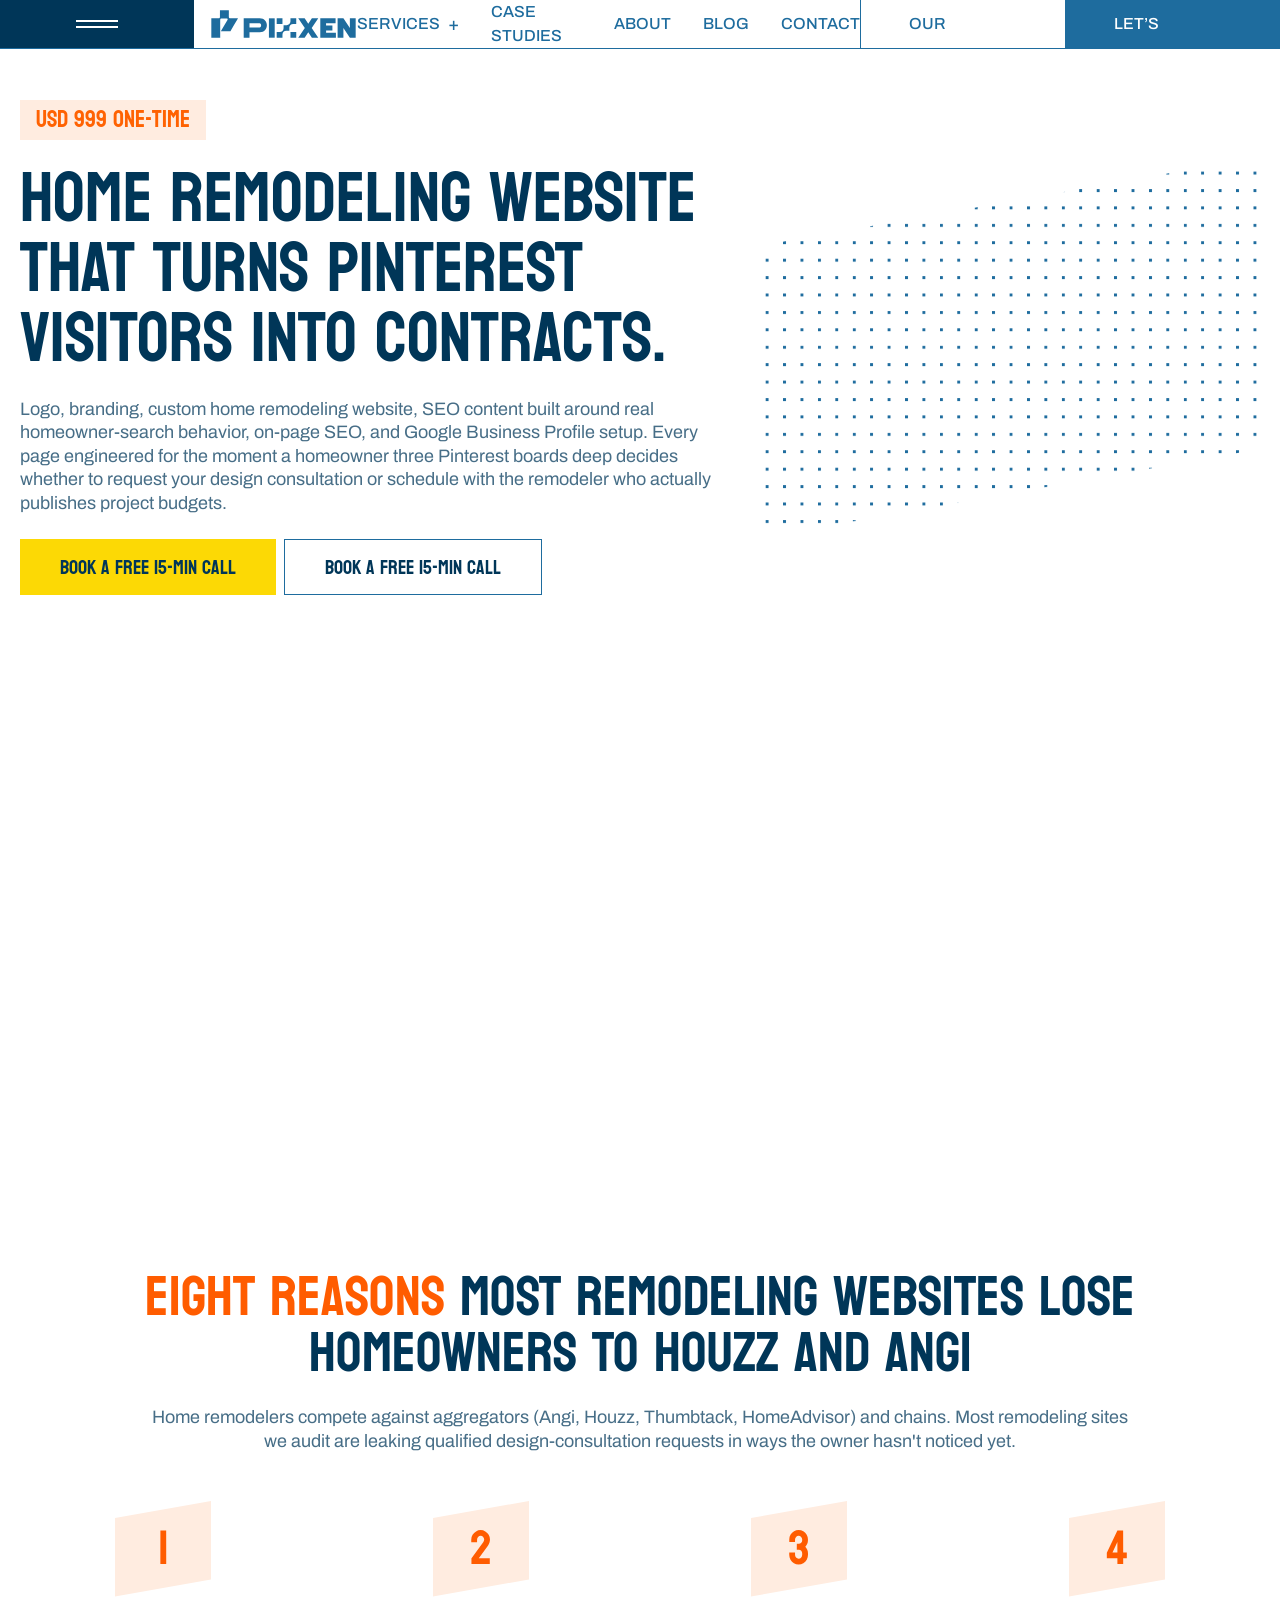
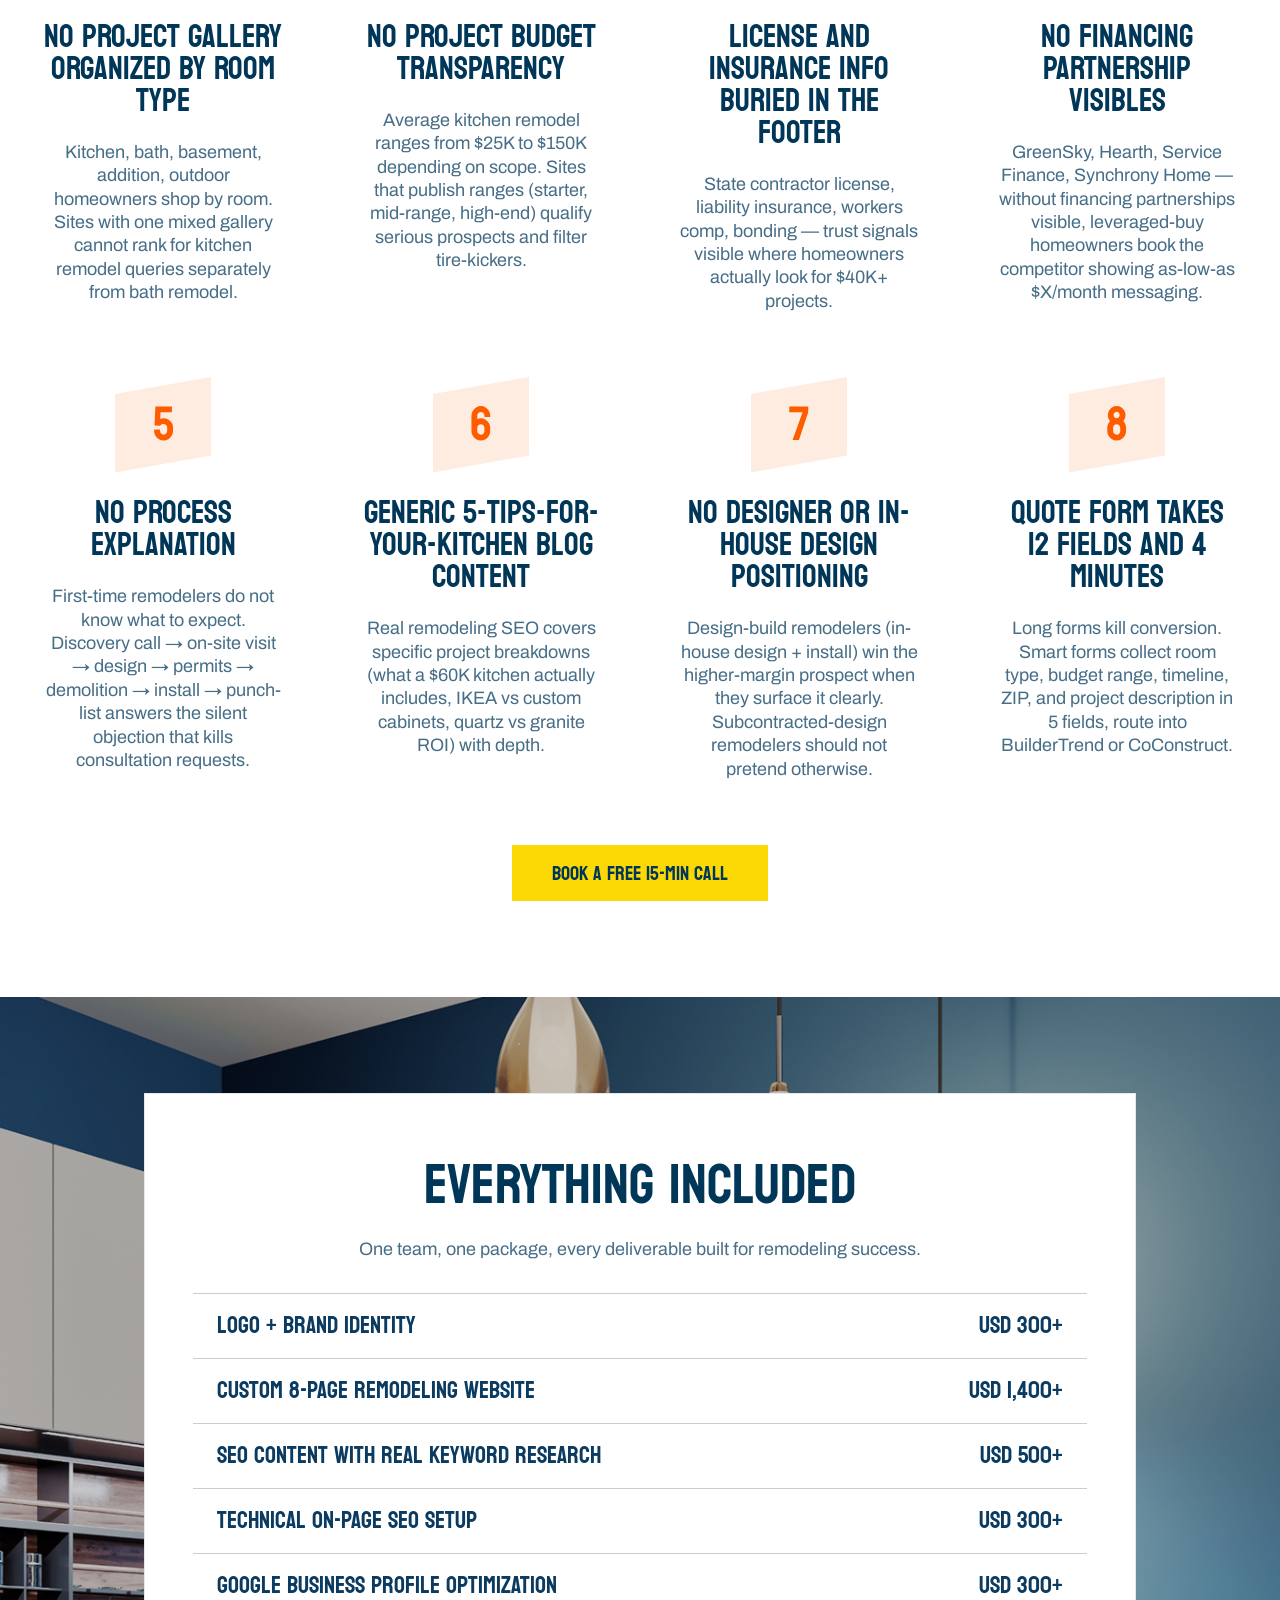
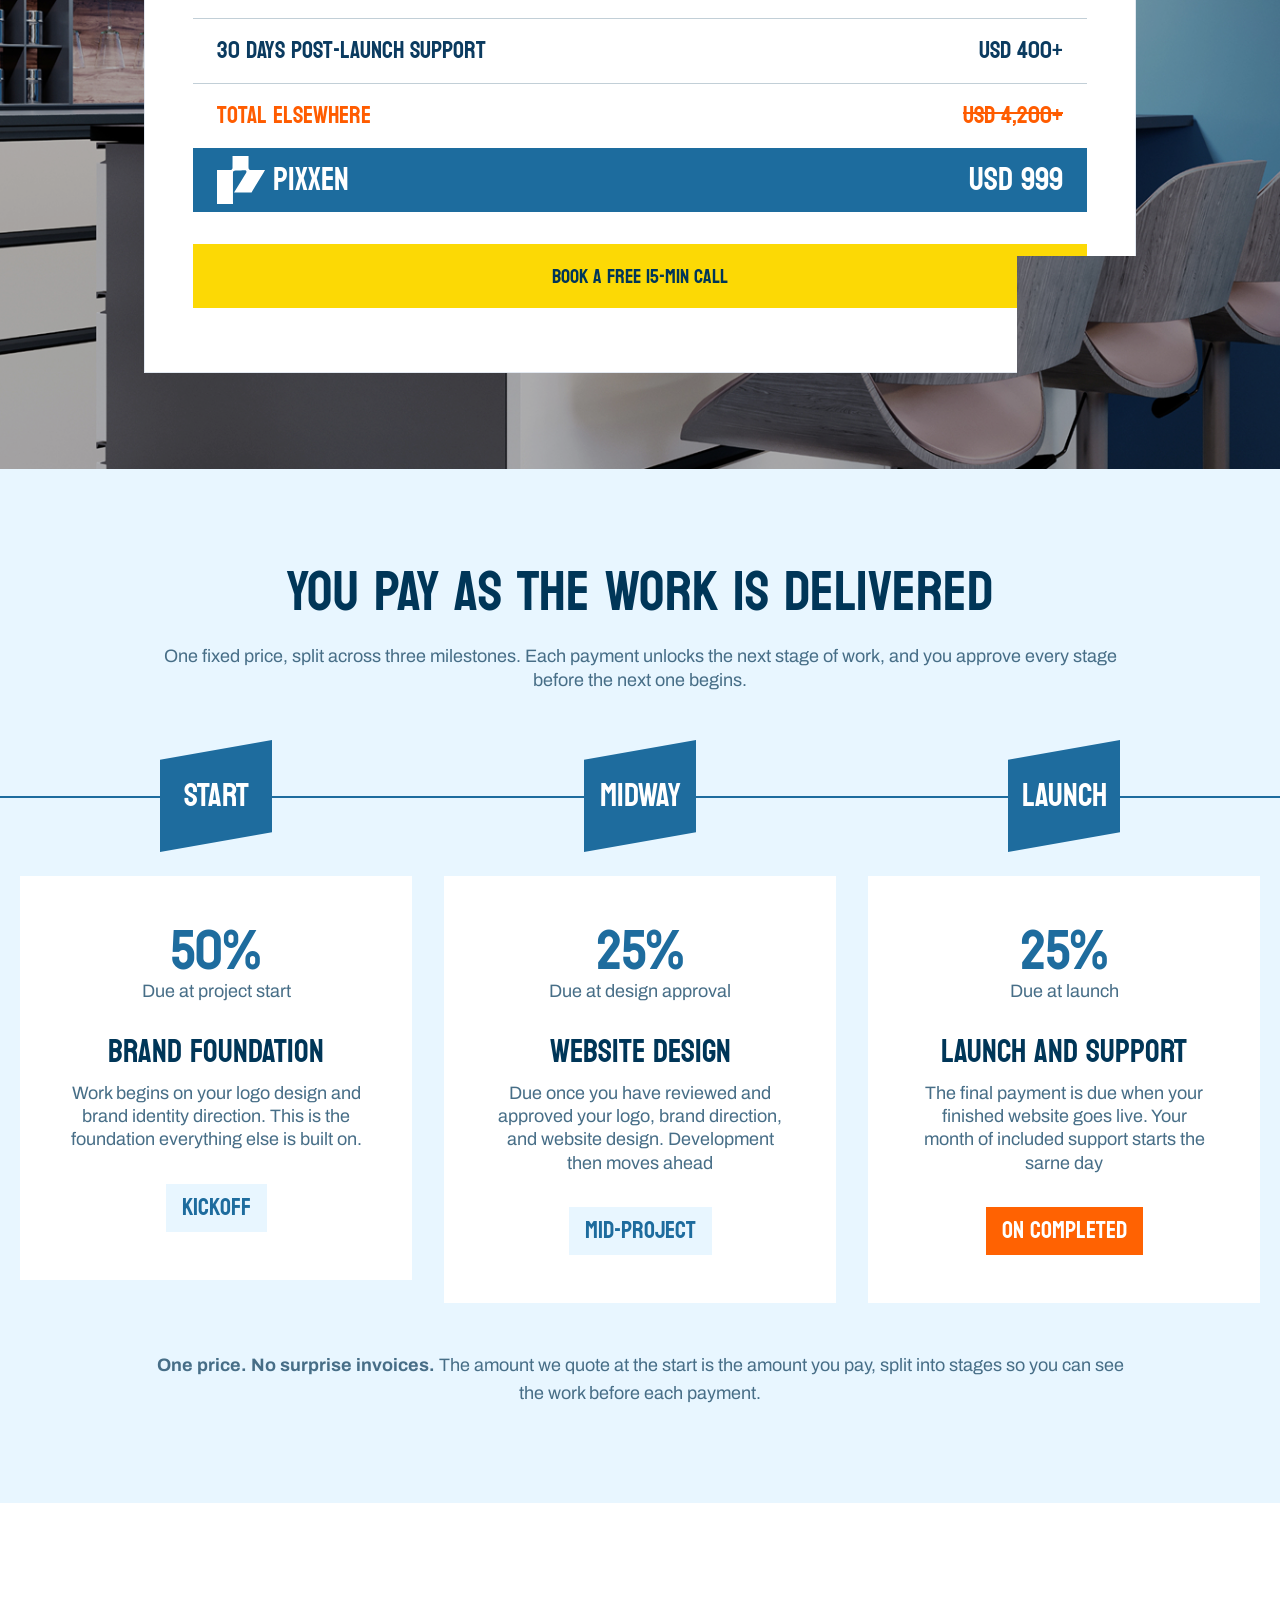
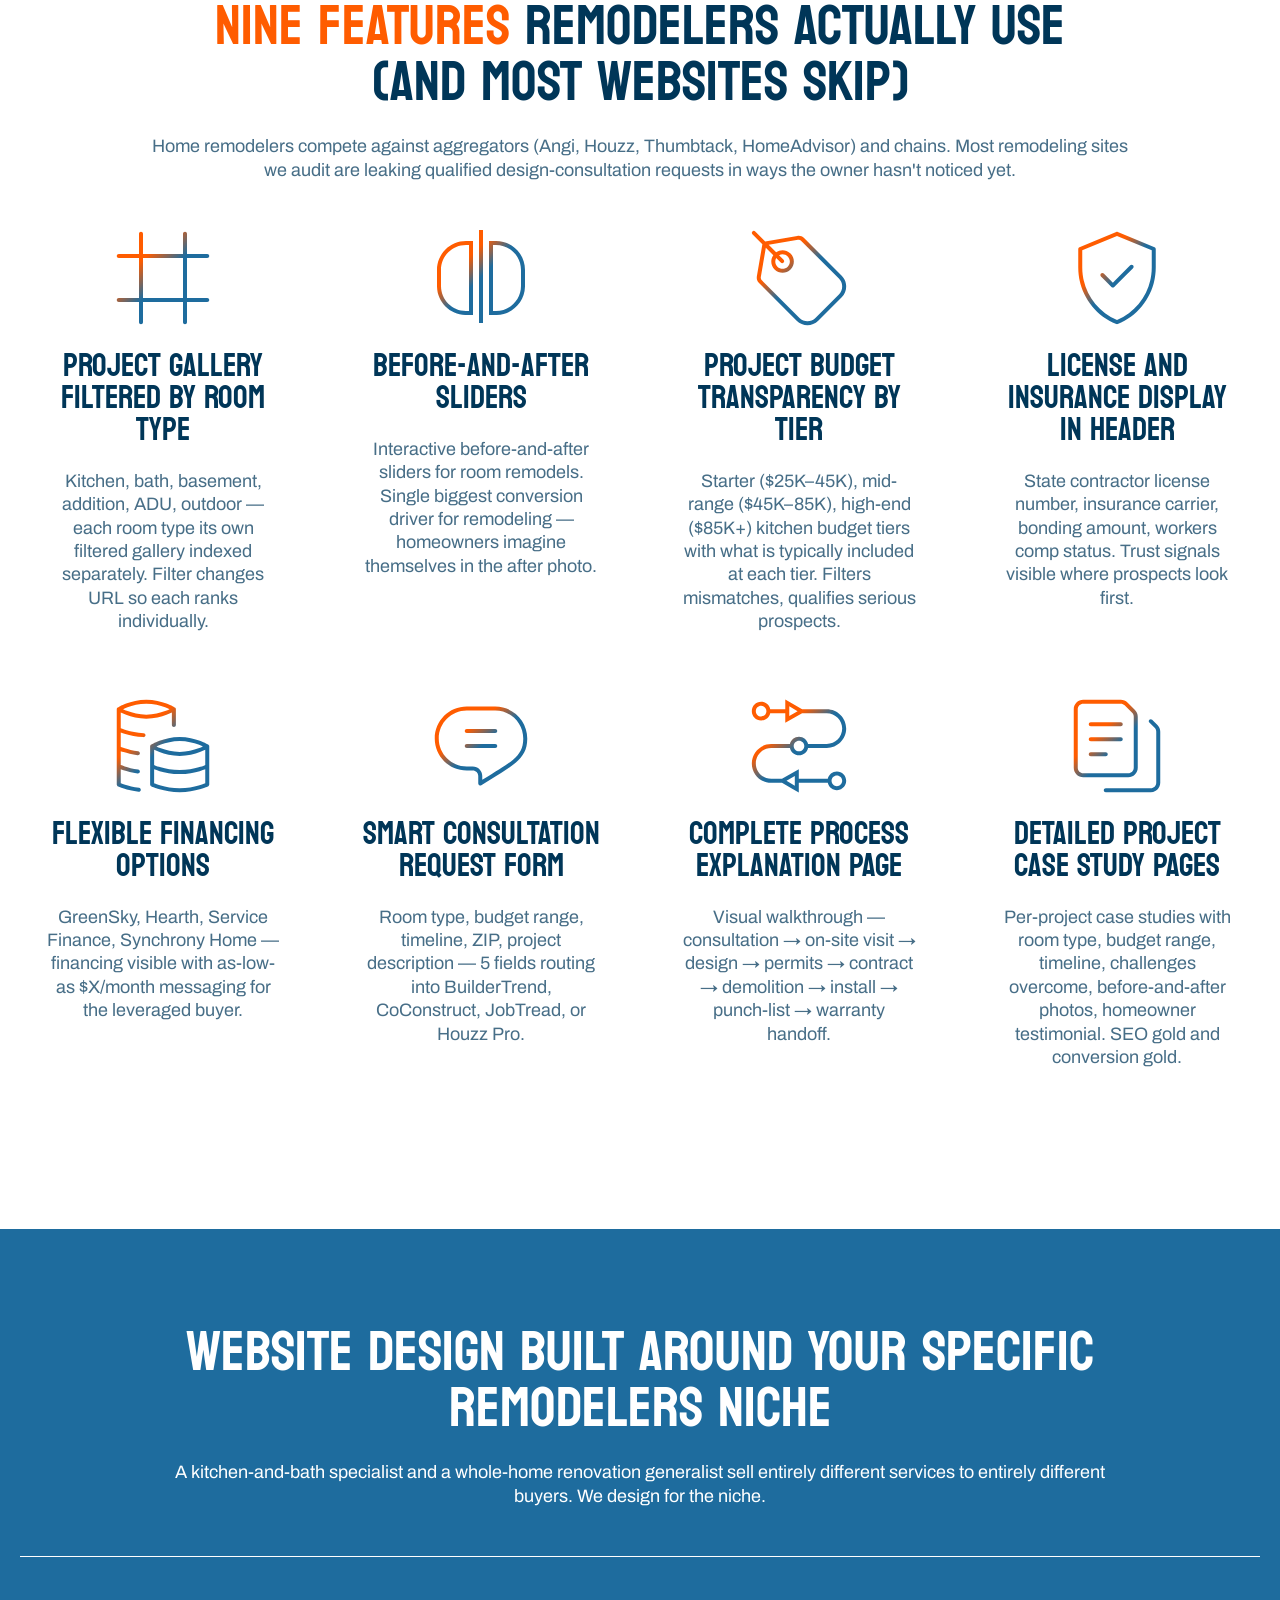
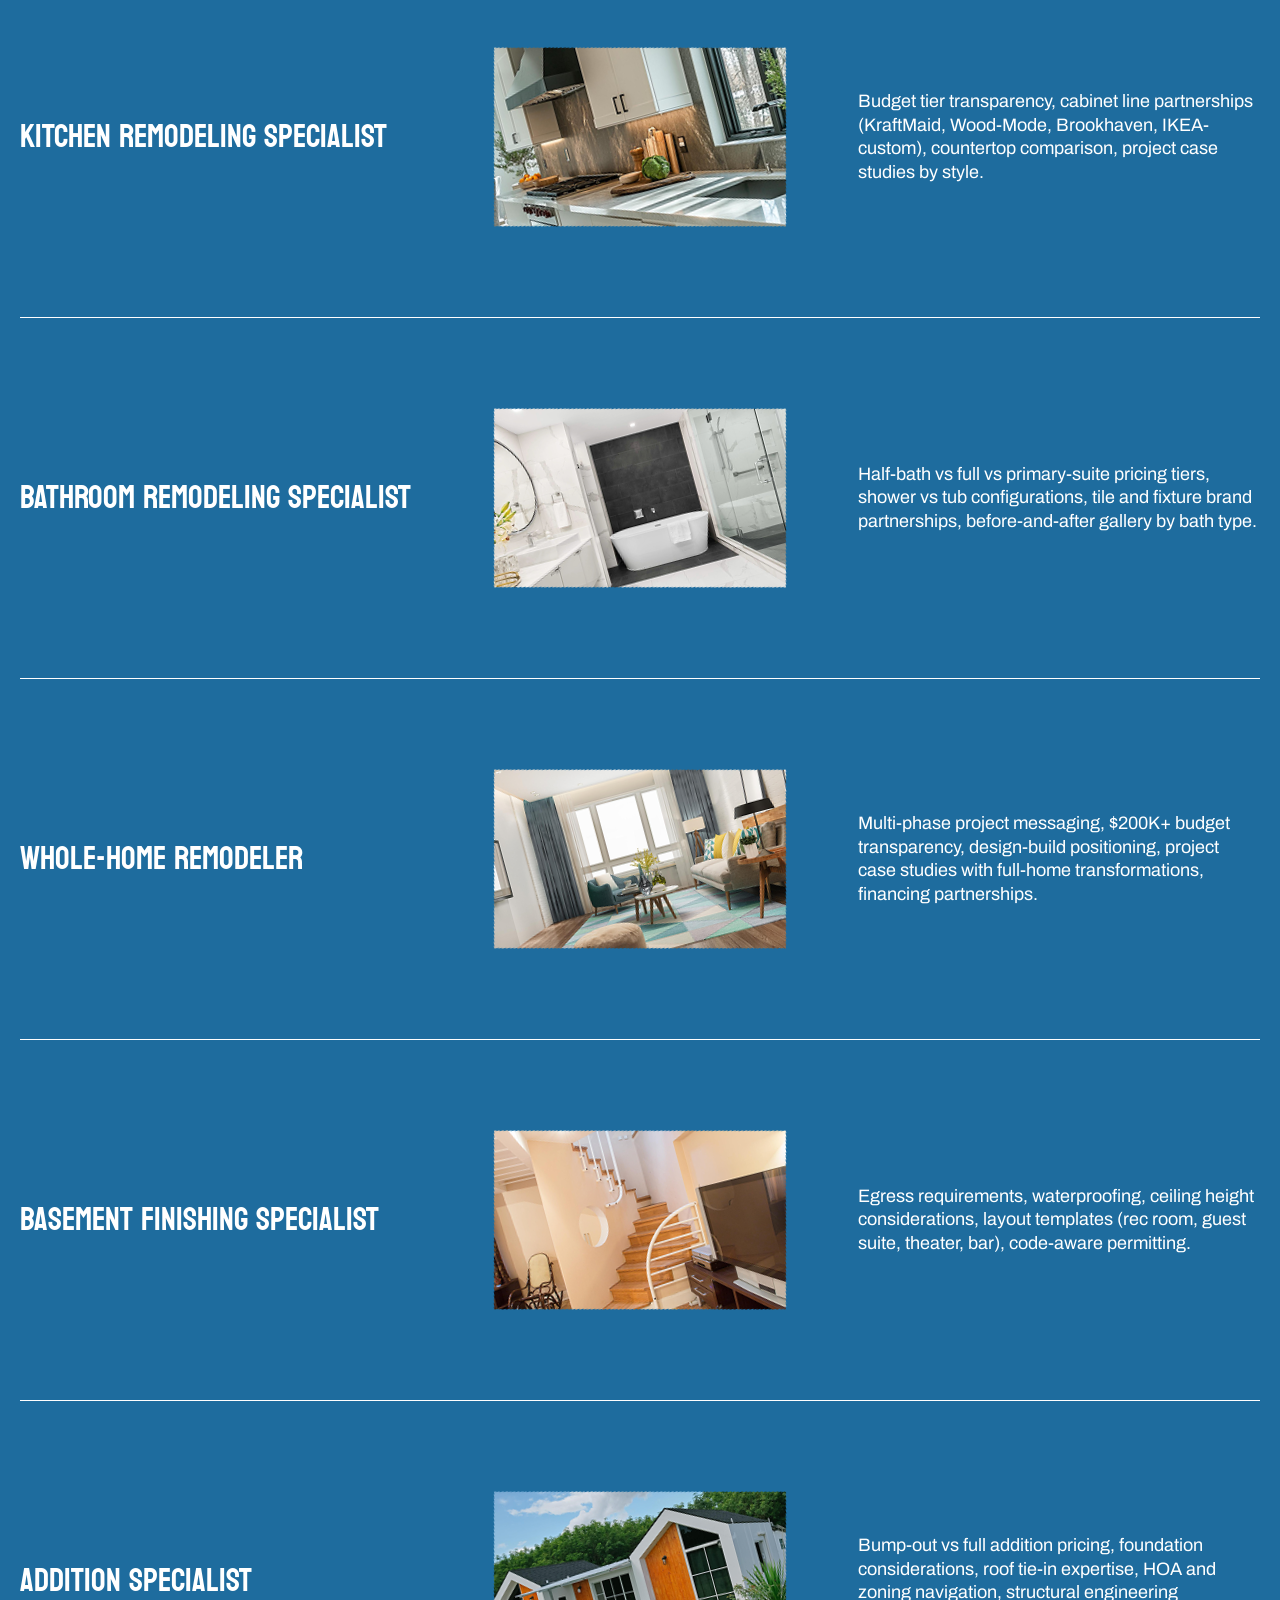
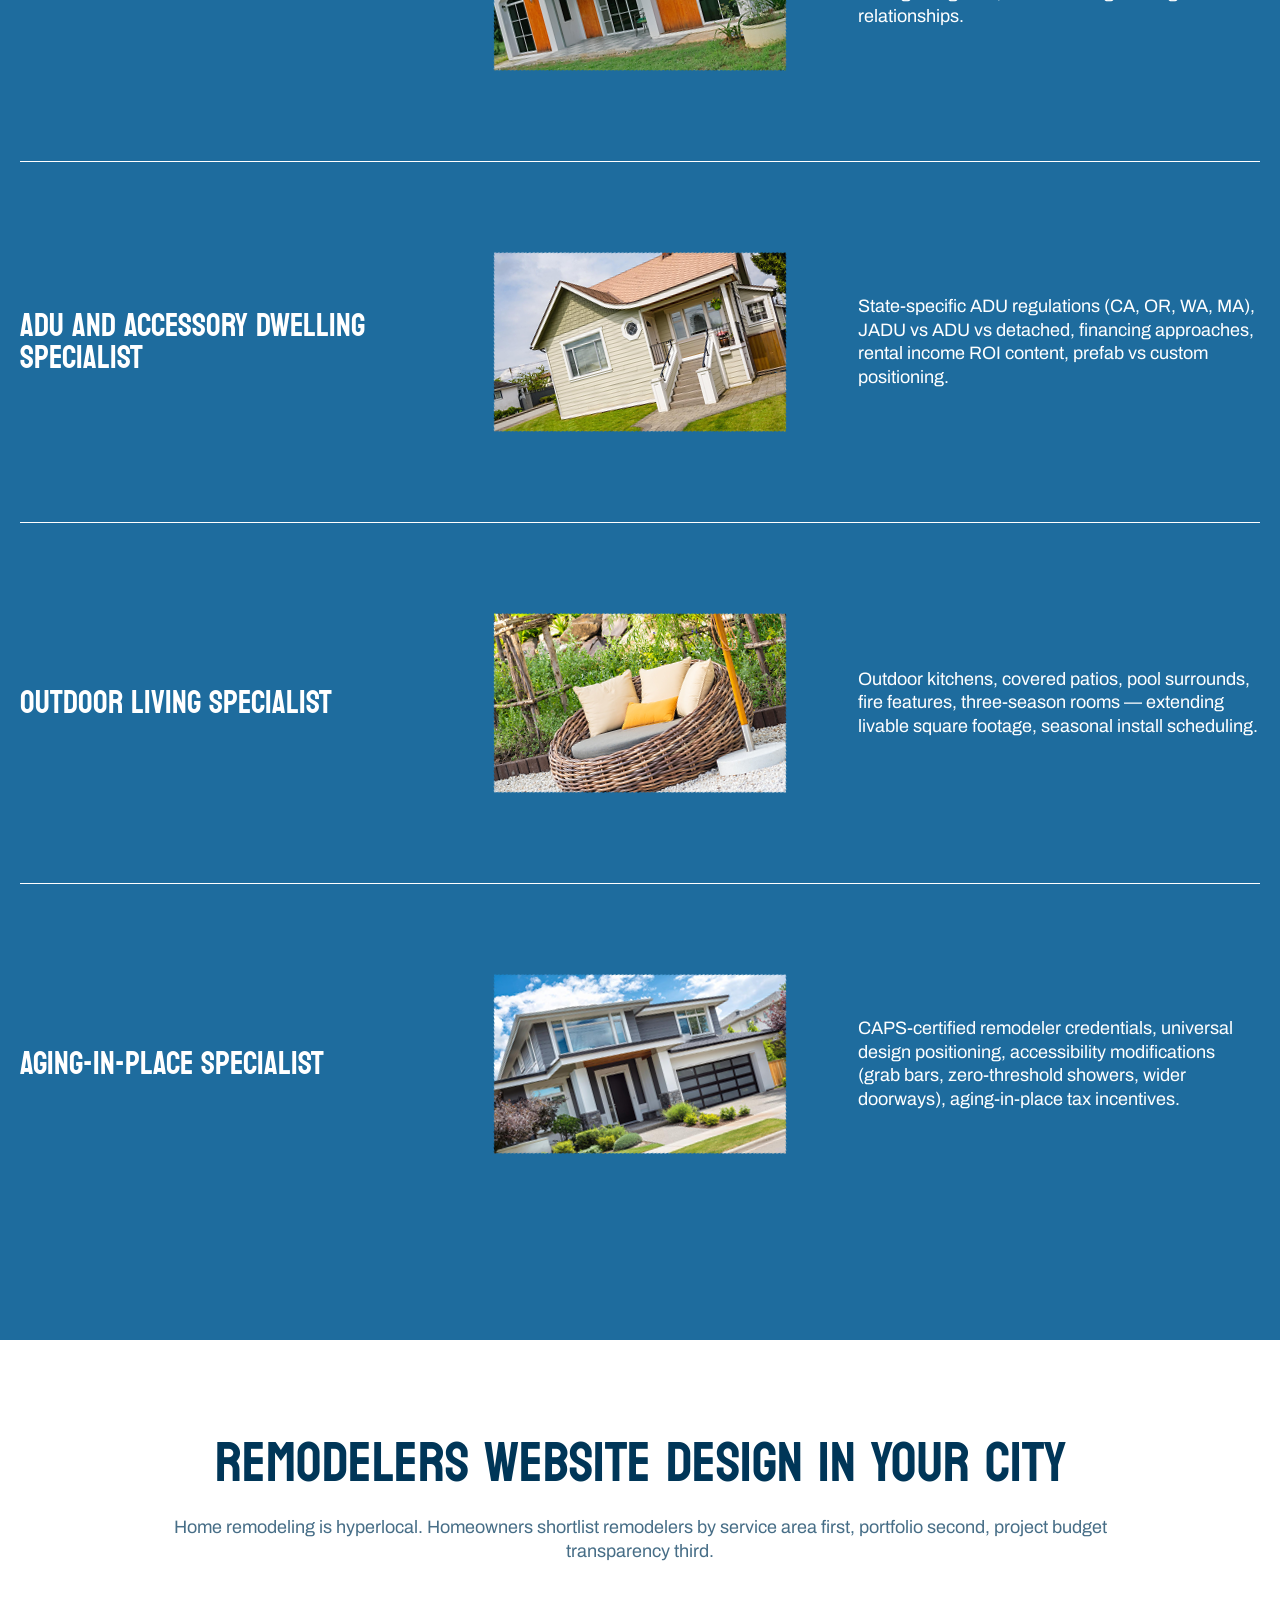
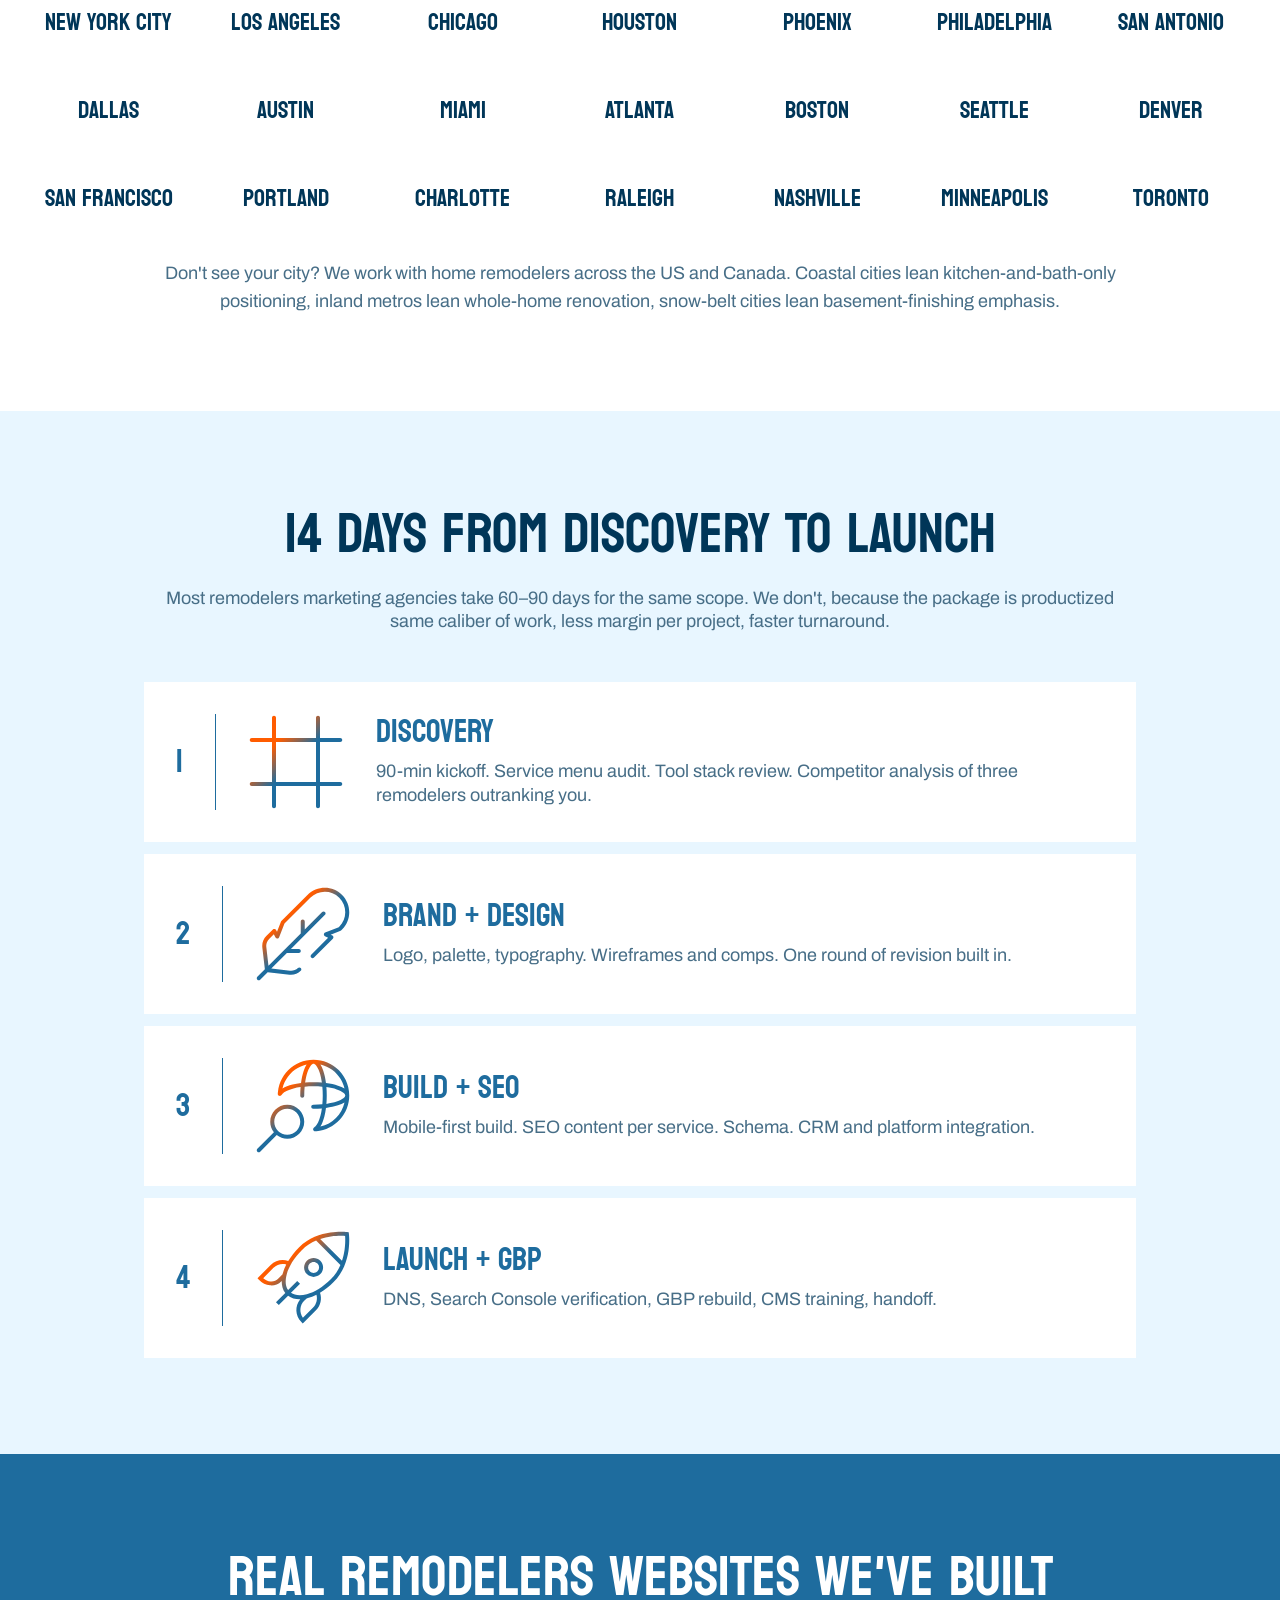
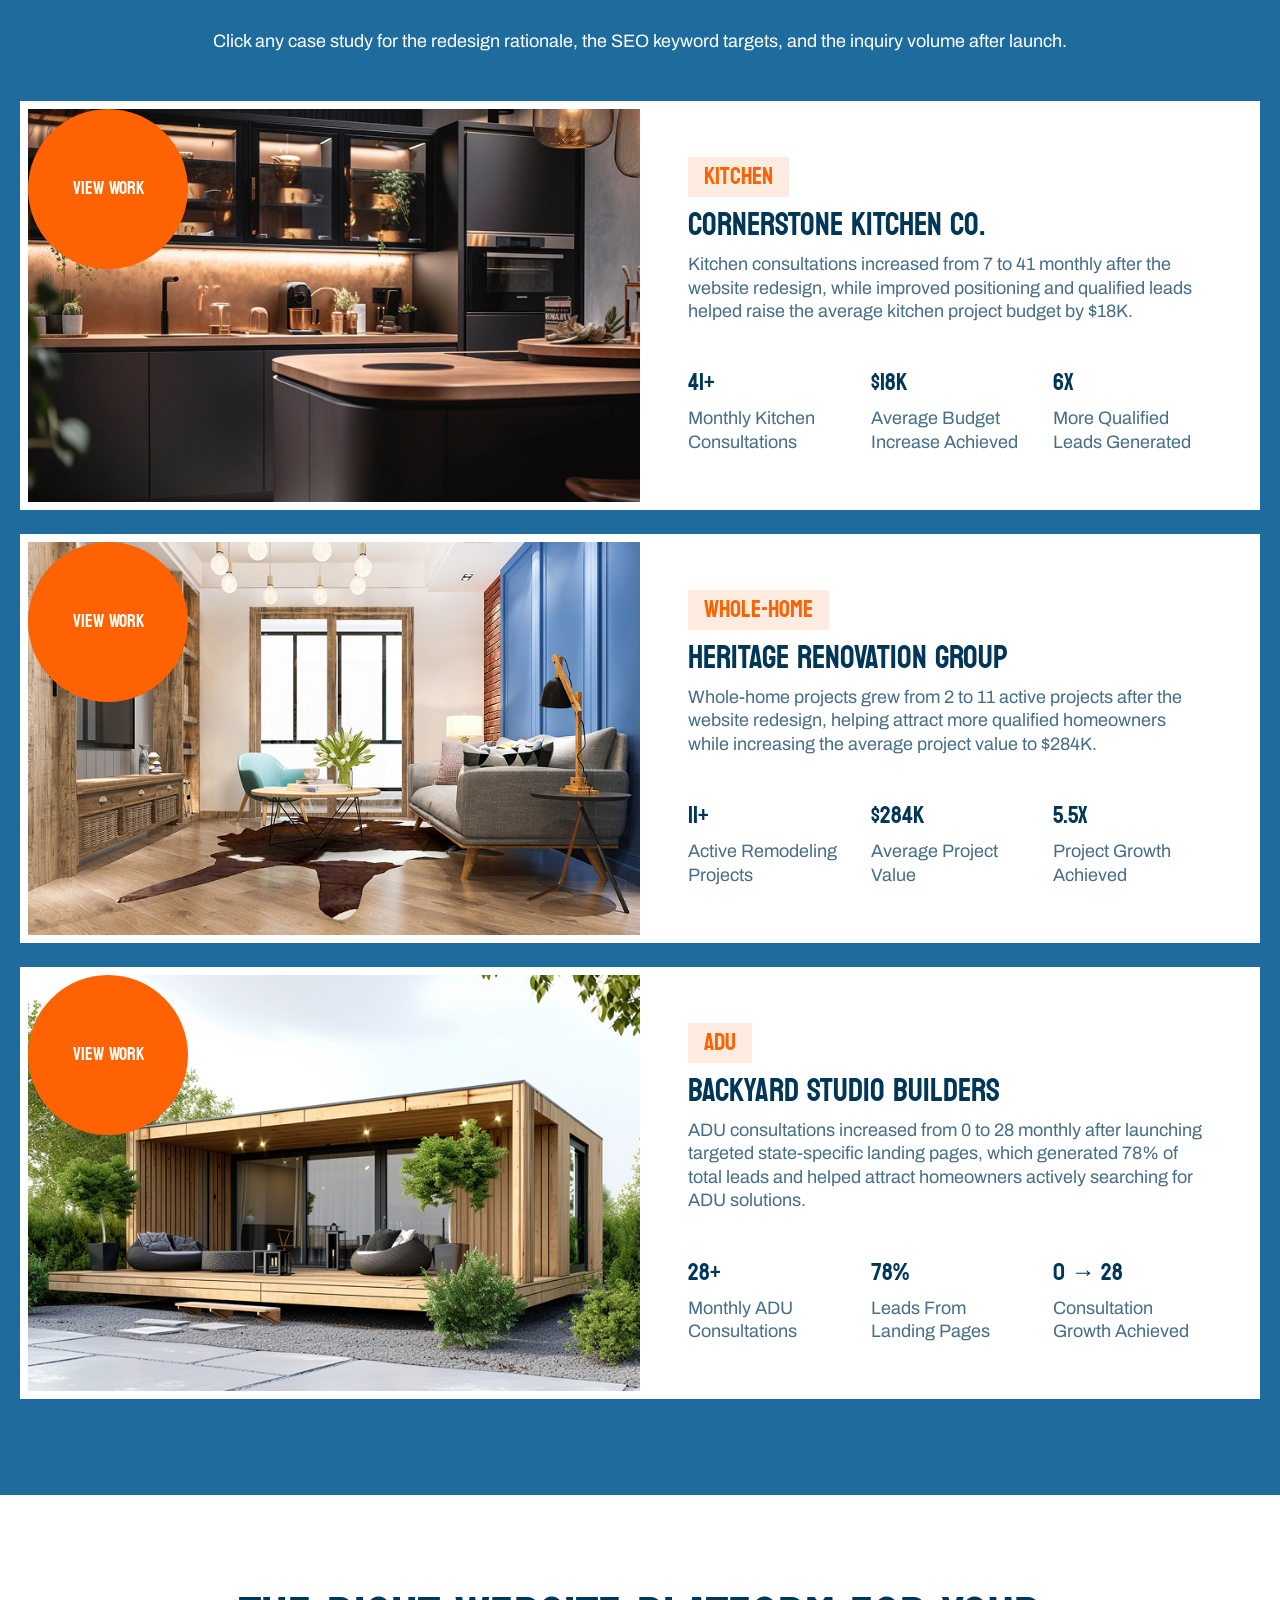
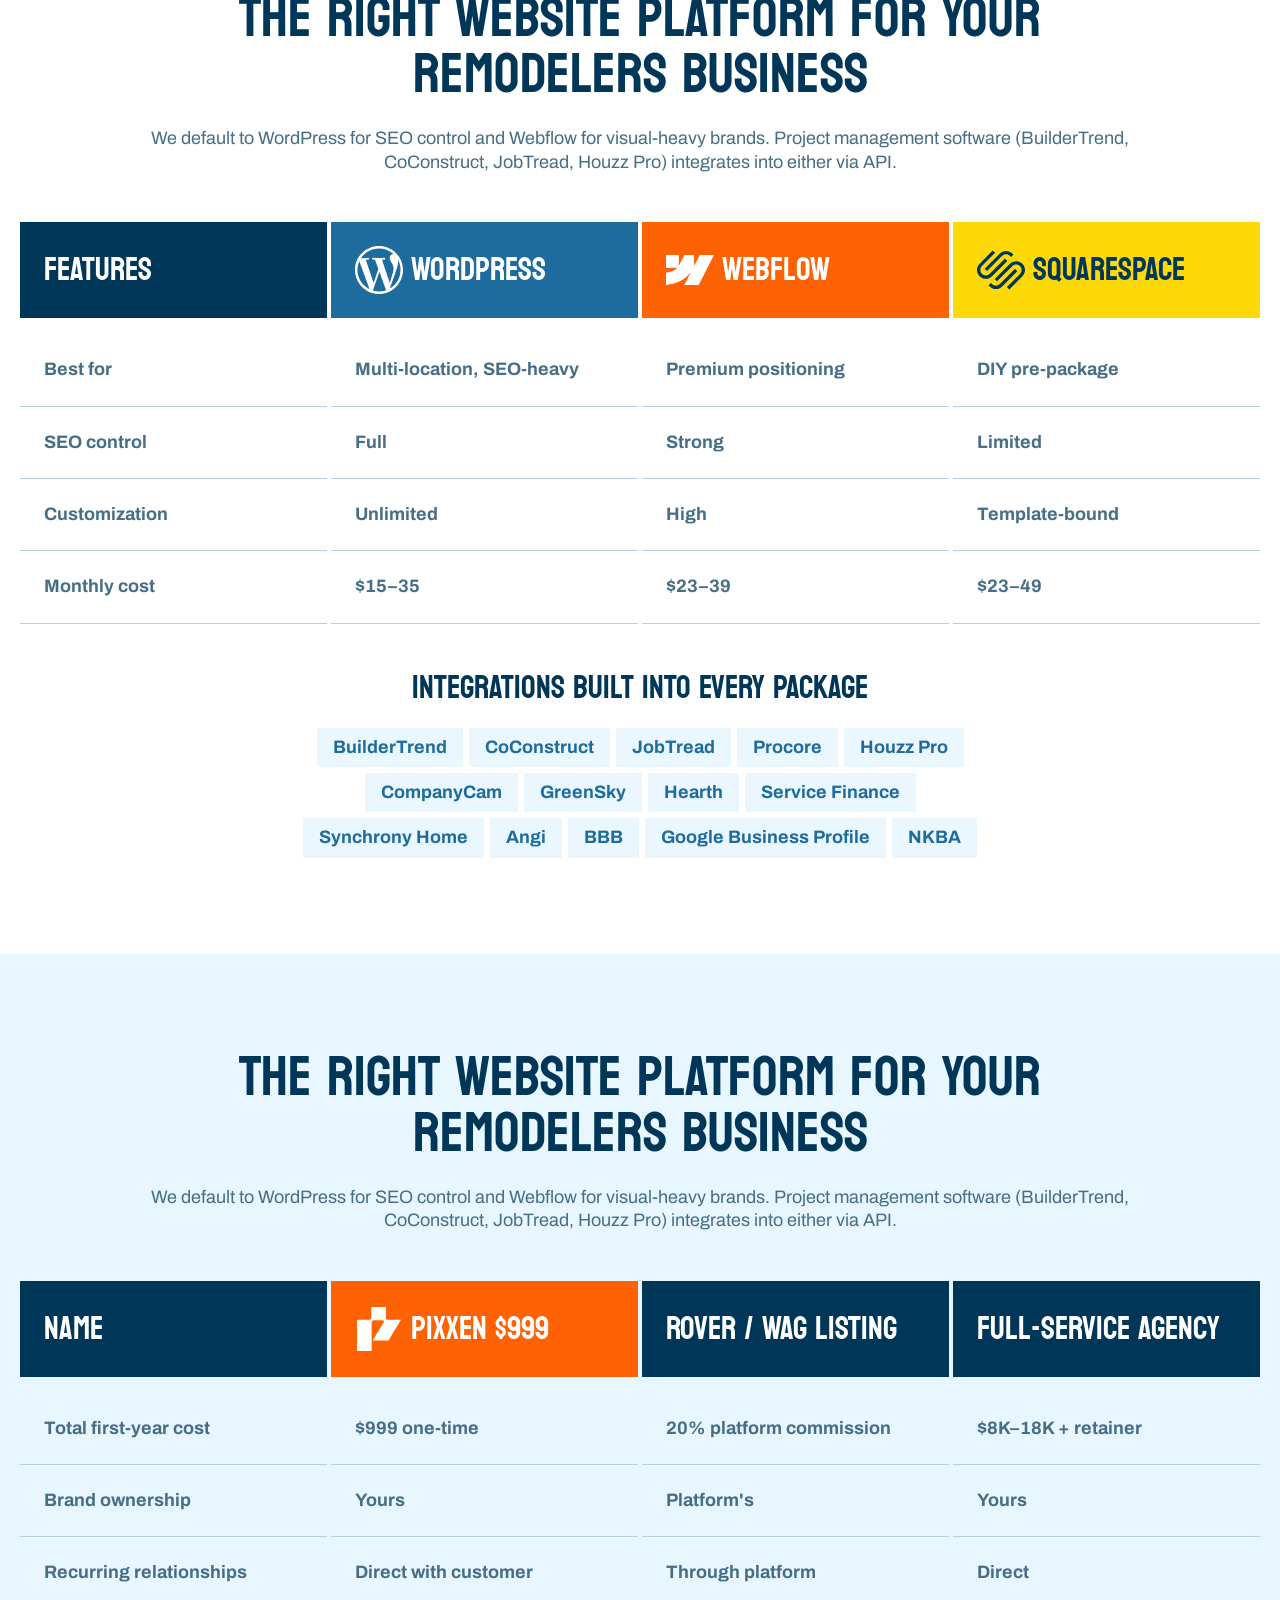
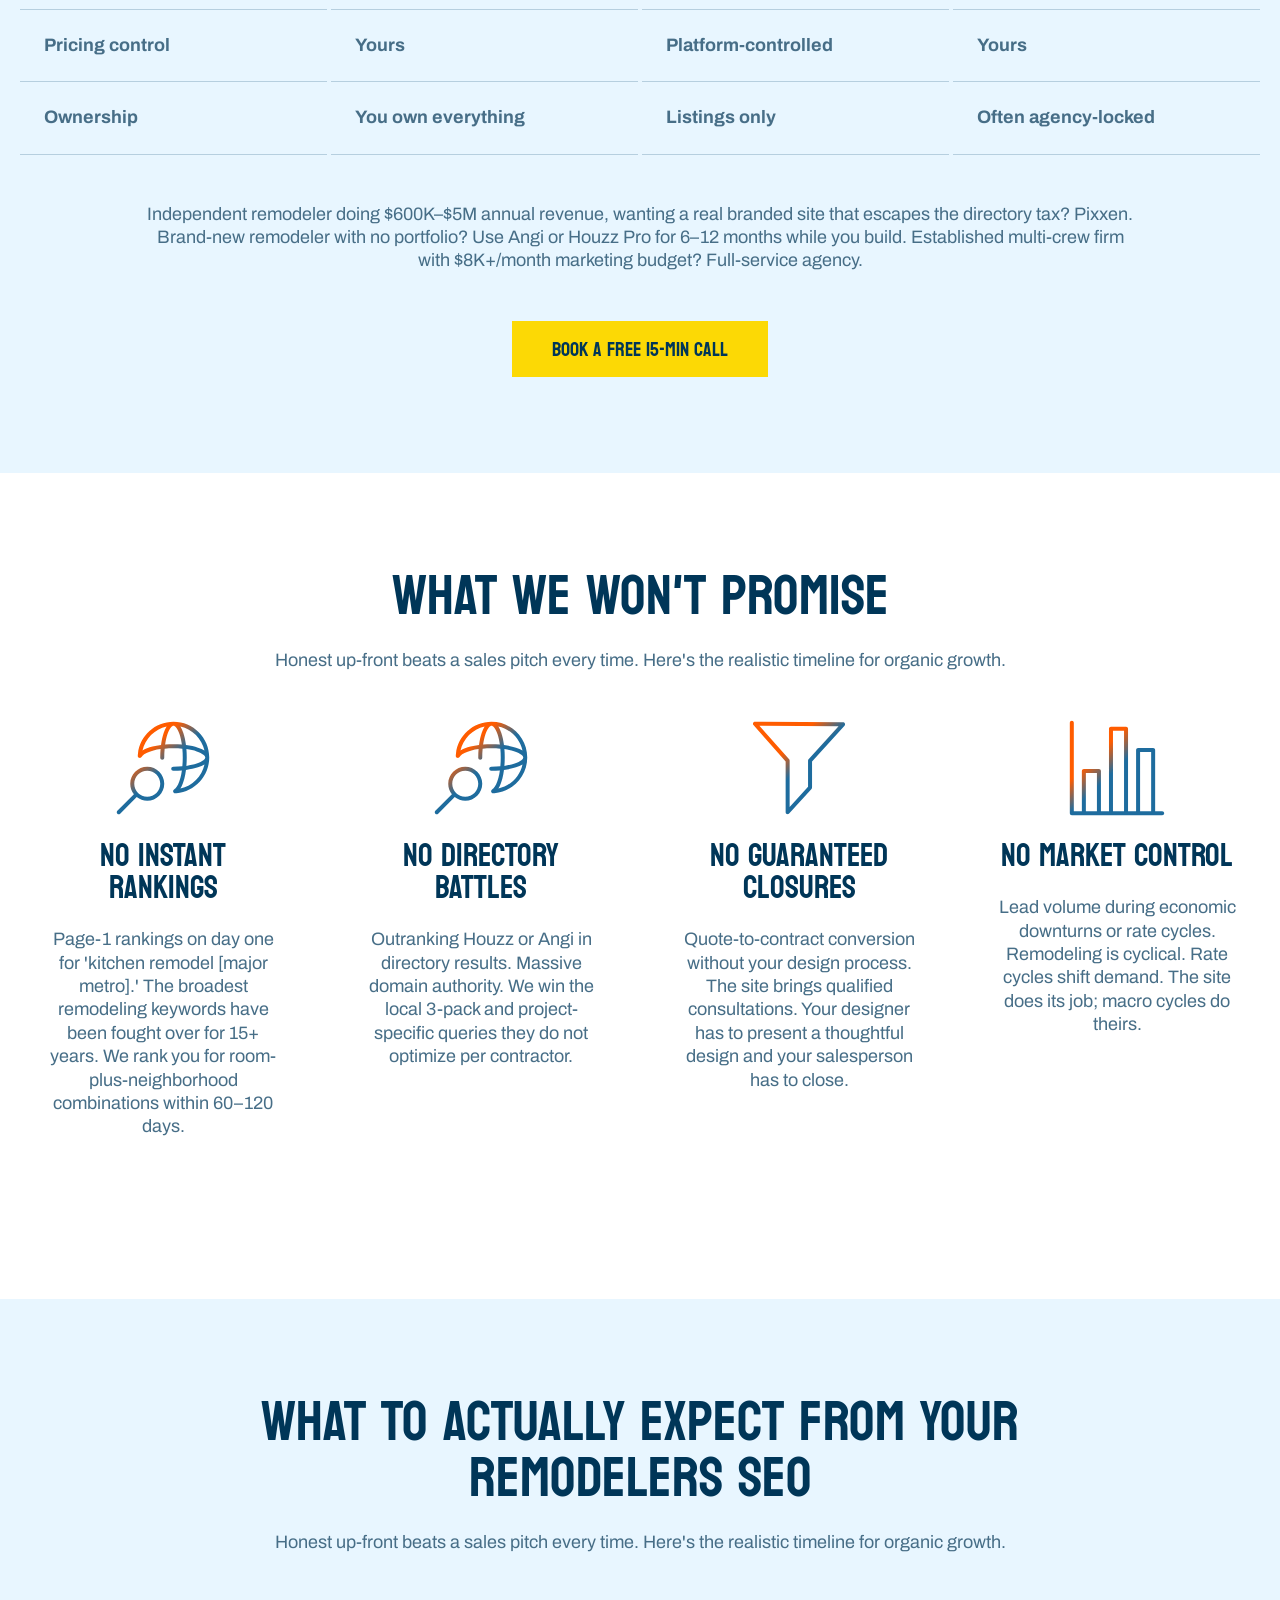
==== commit 74b158b1: "complete" ====
--- a/index.html
+++ b/index.html
@@ -432,7 +432,91 @@
   <!-- / FULL PAGE MENU -->
 
   <!-- banner section -->
-  <section class="min-h-screen">
+  <section class="relative bg-white pt-12 md:pt-20">
+
+    <!-- Background Banner -->
+    <div class="absolute bottom-0 left-0 w-full bg-no-repeat bg-center bg-contain z-10">
+      <img src="assets/images/Home-remodel-banner.png" alt="">
+    </div>
+
+    <!-- Content -->
+    <div class="container relative pb-[34%] pt-10 md:pt-5">
+      <div class="grid grid-cols-1 lg:grid-cols-12 gap-8 items-center">
+
+        <!-- Left -->
+        <div class="lg:col-span-7 space-y-4 md:space-y-6 relative z-20 text-center lg:text-left max-w-200">
+
+          <div
+            class="inline-block bg-[#FFECE0] text-[#FF6202] font-koulen font-koulen text-base sm:text-lg md:text-2xl leading-[100%] uppercase px-4 py-2">
+            USD 999 ONE-TIME
+          </div>
+
+          <h1 class="font-koulen text-[#003658] text-[40px] sm:text-[50px] md:text-[60px] lg:text-[70px] leading-[100%] uppercase">
+            Home Remodeling Website That Turns Pinterest Visitors Into Contracts.
+          </h1>
+
+          <p class="text-[#476E87] text-sm sm:text-base md:text-lg font-normal leading-[130%] mx-auto lg:mx-0">
+            Logo, branding, custom home remodeling website, SEO content built around real homeowner-search behavior,
+            on-page SEO, and Google Business Profile setup. Every page engineered for the moment a homeowner three
+            Pinterest boards deep decides whether to request your design consultation or schedule with the remodeler who
+            actually publishes project budgets.
+          </p>
+
+          <div class="flex flex-col sm:flex-row justify-center lg:justify-start gap-2 w-full">
+
+            <!-- Primary button -->
+            <div class="homeremodel-cta flex w-full sm:w-auto">
+              <a href="#"
+                class="homeremodel-cta-link relative inline-flex w-full sm:w-auto items-center justify-center h-11 px-6 py-3 sm:h-14 sm:px-10 sm:py-5.5 bg-[#FCD905] overflow-hidden transition-colors duration-300 ease-in-out hover:bg-[#FFB800]">
+
+                <div class="homeremodel-cta-text relative block overflow-hidden h-3.5 sm:h-4.5 z-2">
+                  <span
+                    class="homeremodel-cta-layer homeremodel-text-up text-[#003658] font-koulen text-base sm:text-xl leading-[100%] uppercase block">
+                    Book a Free 15-Min Call
+                  </span>
+
+                  <span
+                    class="homeremodel-cta-layer homeremodel-text-bottom block text-[#FFFFFF] font-koulen text-base sm:text-xl leading-[100%] uppercase">
+                    Book a Free 15-Min Call
+                  </span>
+                </div>
+
+                <span class="homeremodel-cta-shine"></span>
+              </a>
+            </div>
+
+            <!-- Secondary button -->
+            <div class="homeremodel-cta flex w-full sm:w-auto">
+              <a href="#"
+                class="homeremodel-cta-link relative inline-flex w-full sm:w-auto items-center justify-center h-11 px-6 py-3 sm:h-14 sm:px-10 sm:py-5.5 bg-transparent border border-[#1E6C9E] overflow-hidden transition-colors duration-300 ease-in-out hover:bg-[#1E6C9E]">
+
+                <div class="homeremodel-cta-text relative block overflow-hidden h-3.5 sm:h-4.5 z-2">
+                  <span
+                    class="homeremodel-cta-layer homeremodel-text-up text-[#003658] font-koulen text-base sm:text-xl leading-[100%] uppercase block">
+                    Book a Free 15-Min Call
+                  </span>
+
+                  <span
+                    class="homeremodel-cta-layer homeremodel-text-bottom block text-[#FCD905] font-koulen text-base sm:text-xl leading-[100%] uppercase">
+                    Book a Free 15-Min Call
+                  </span>
+                </div>
+
+                <span class="homeremodel-cta-shine"></span>
+              </a>
+            </div>
+
+          </div>
+
+        </div>
+
+        <!-- Right -->
+        <div class="lg:col-span-5 flex justify-end relative z-0">
+          <img src="assets/images/dot.png" alt="" class="w-32 sm:w-44 md:w-60 lg:w-auto max-w-full">
+        </div>
+
+      </div>
+    </div>
 
   </section>
   <!-- banner section -->
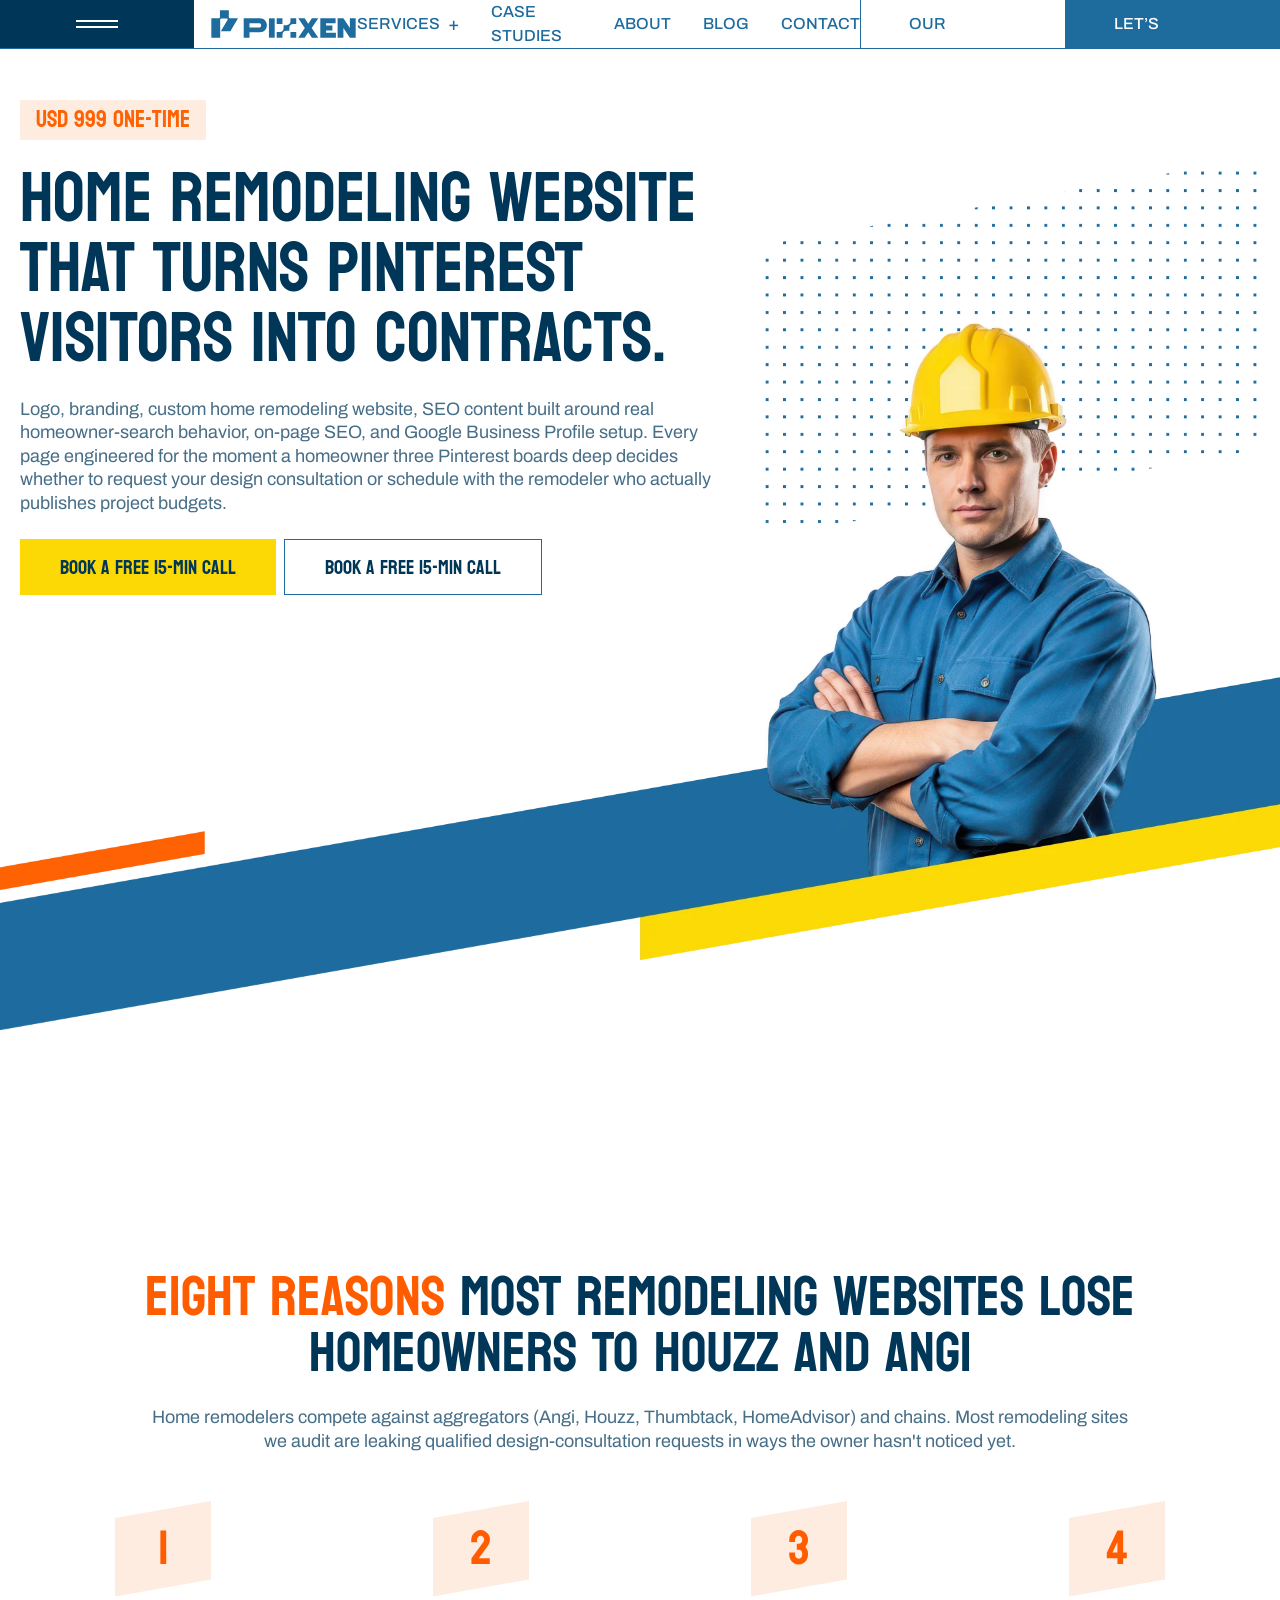
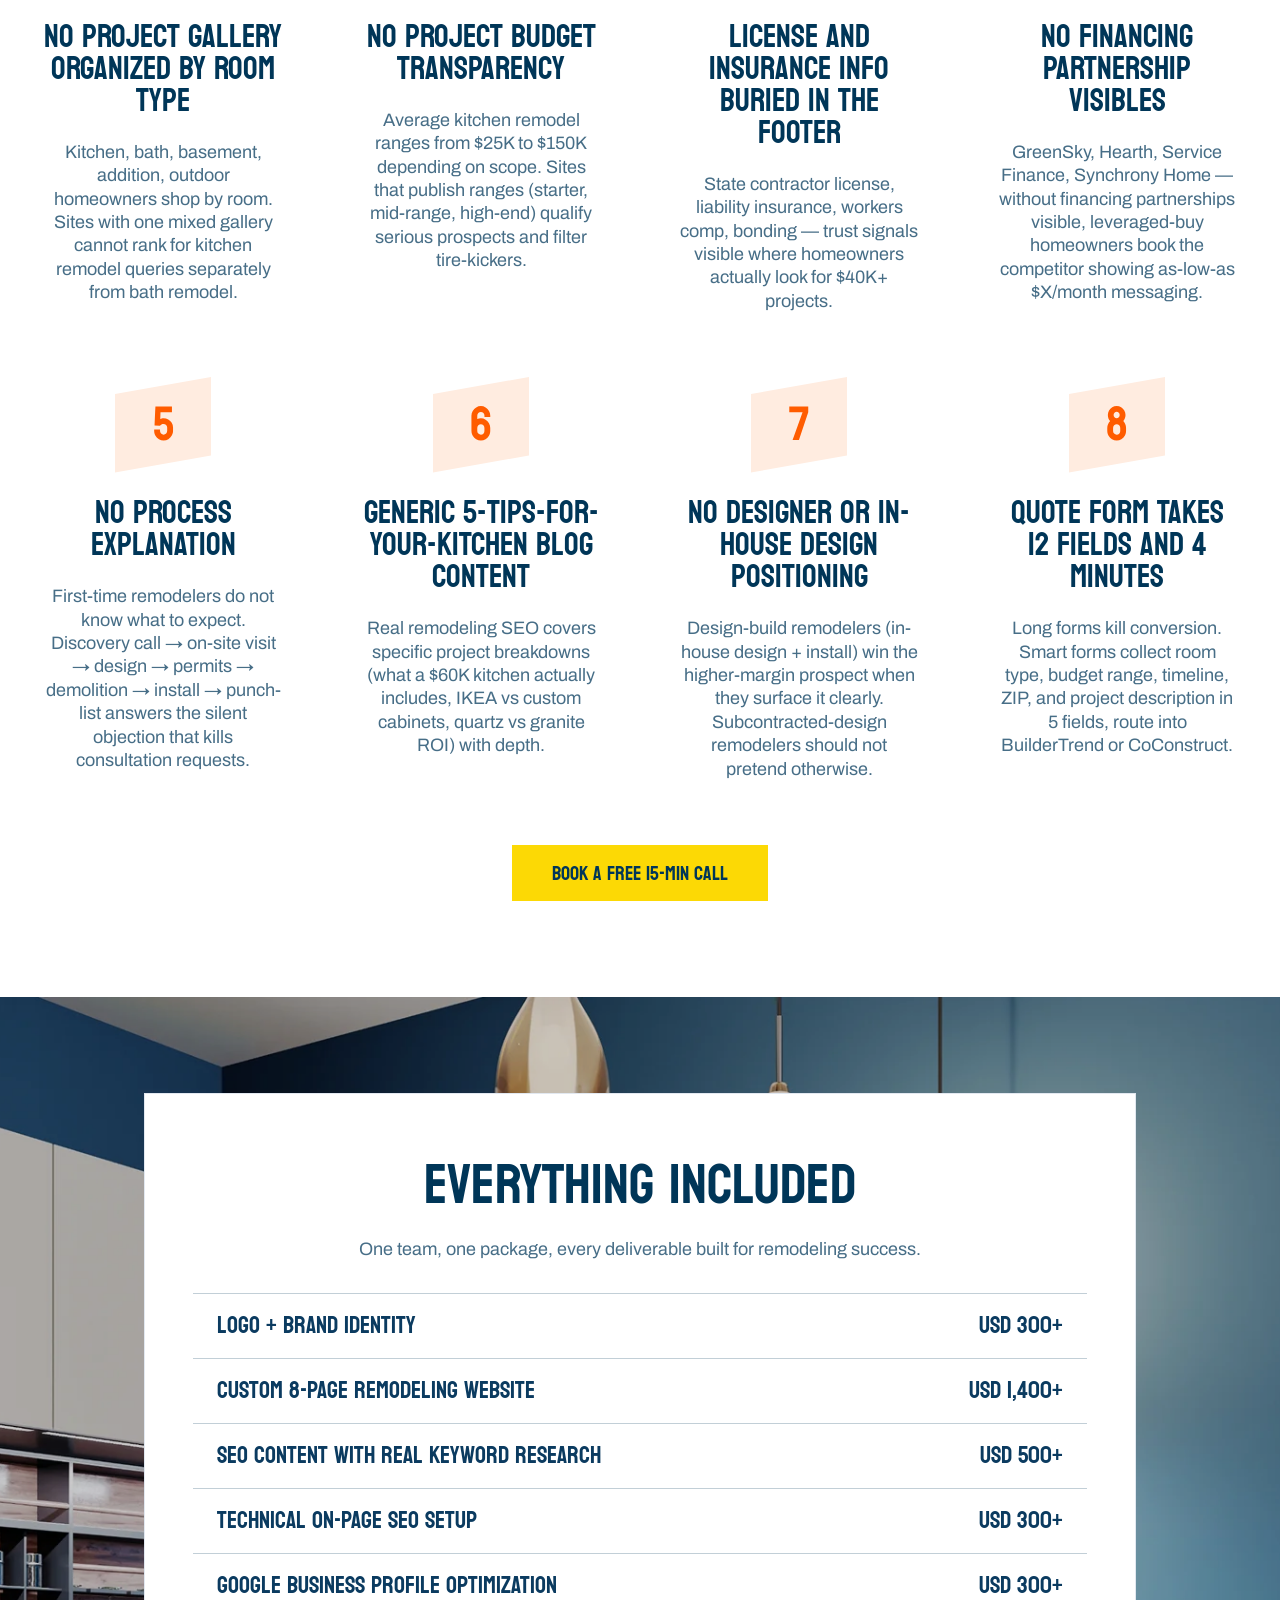
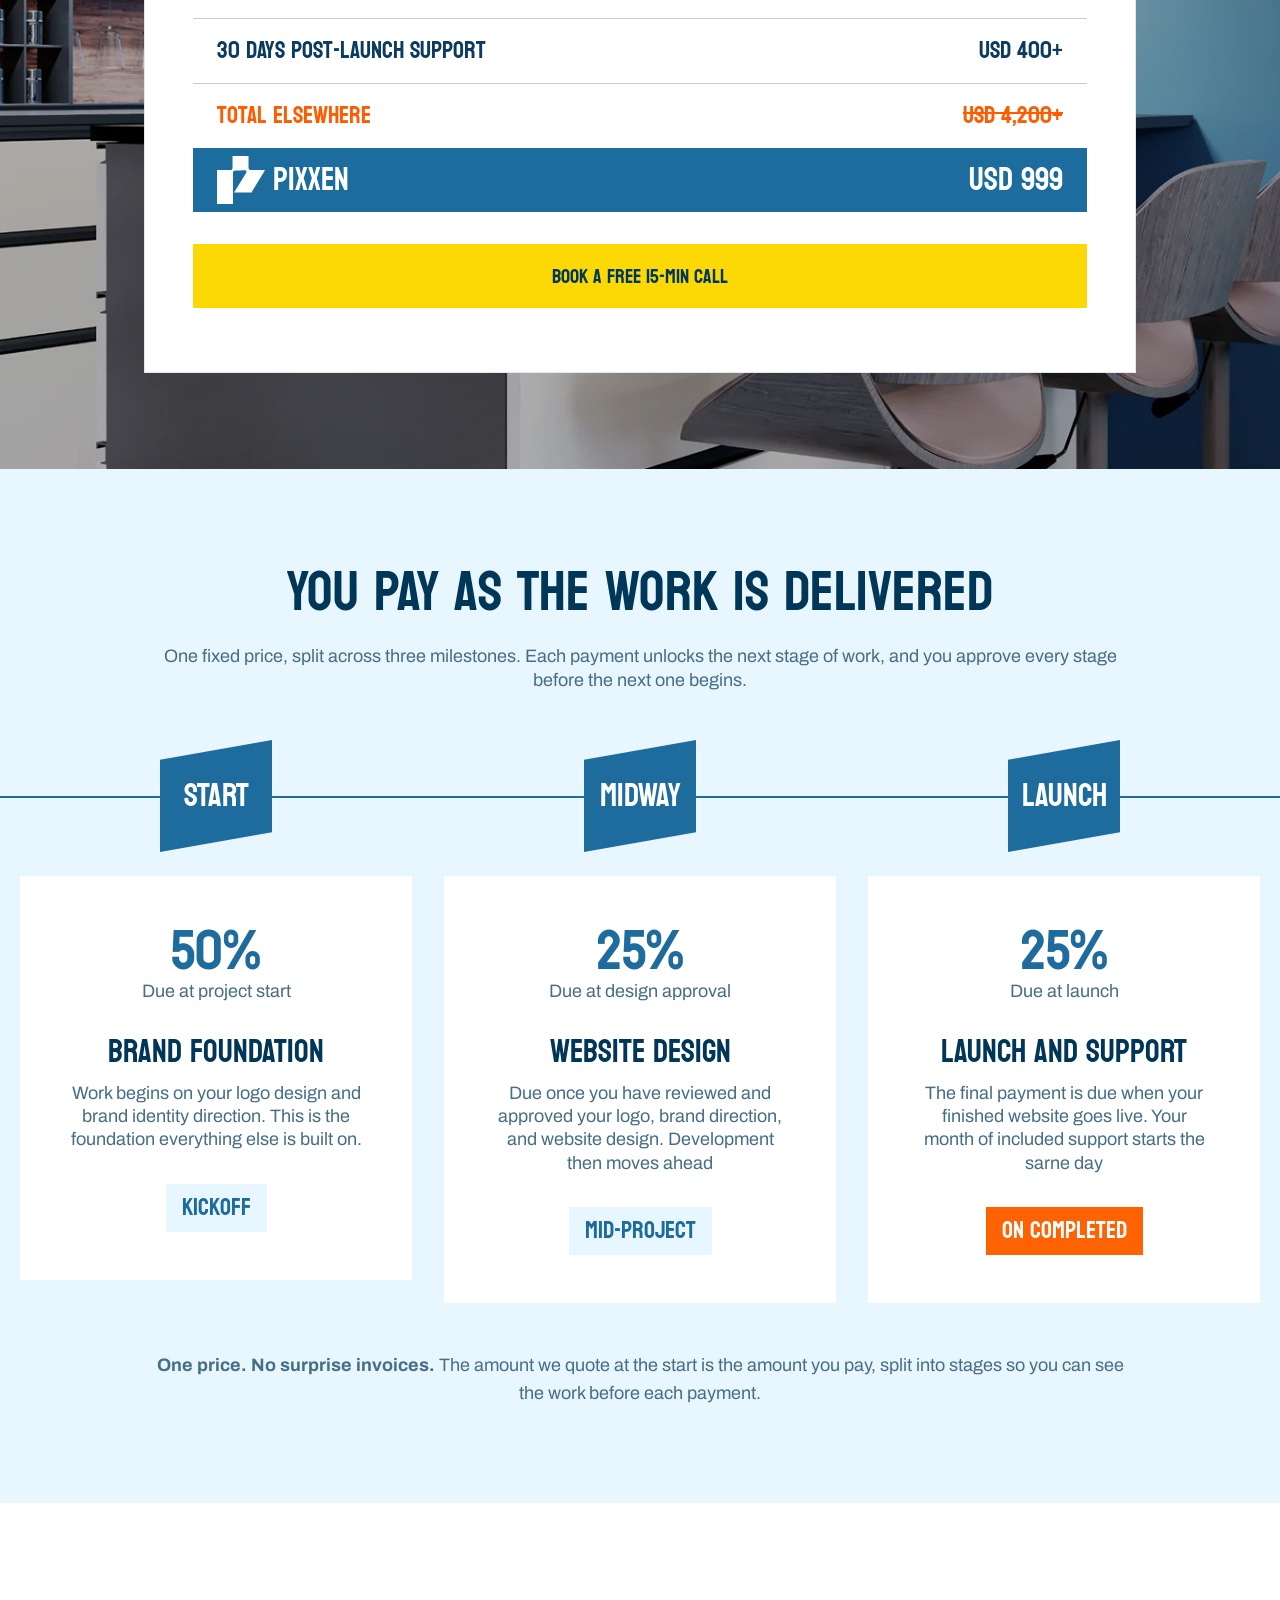
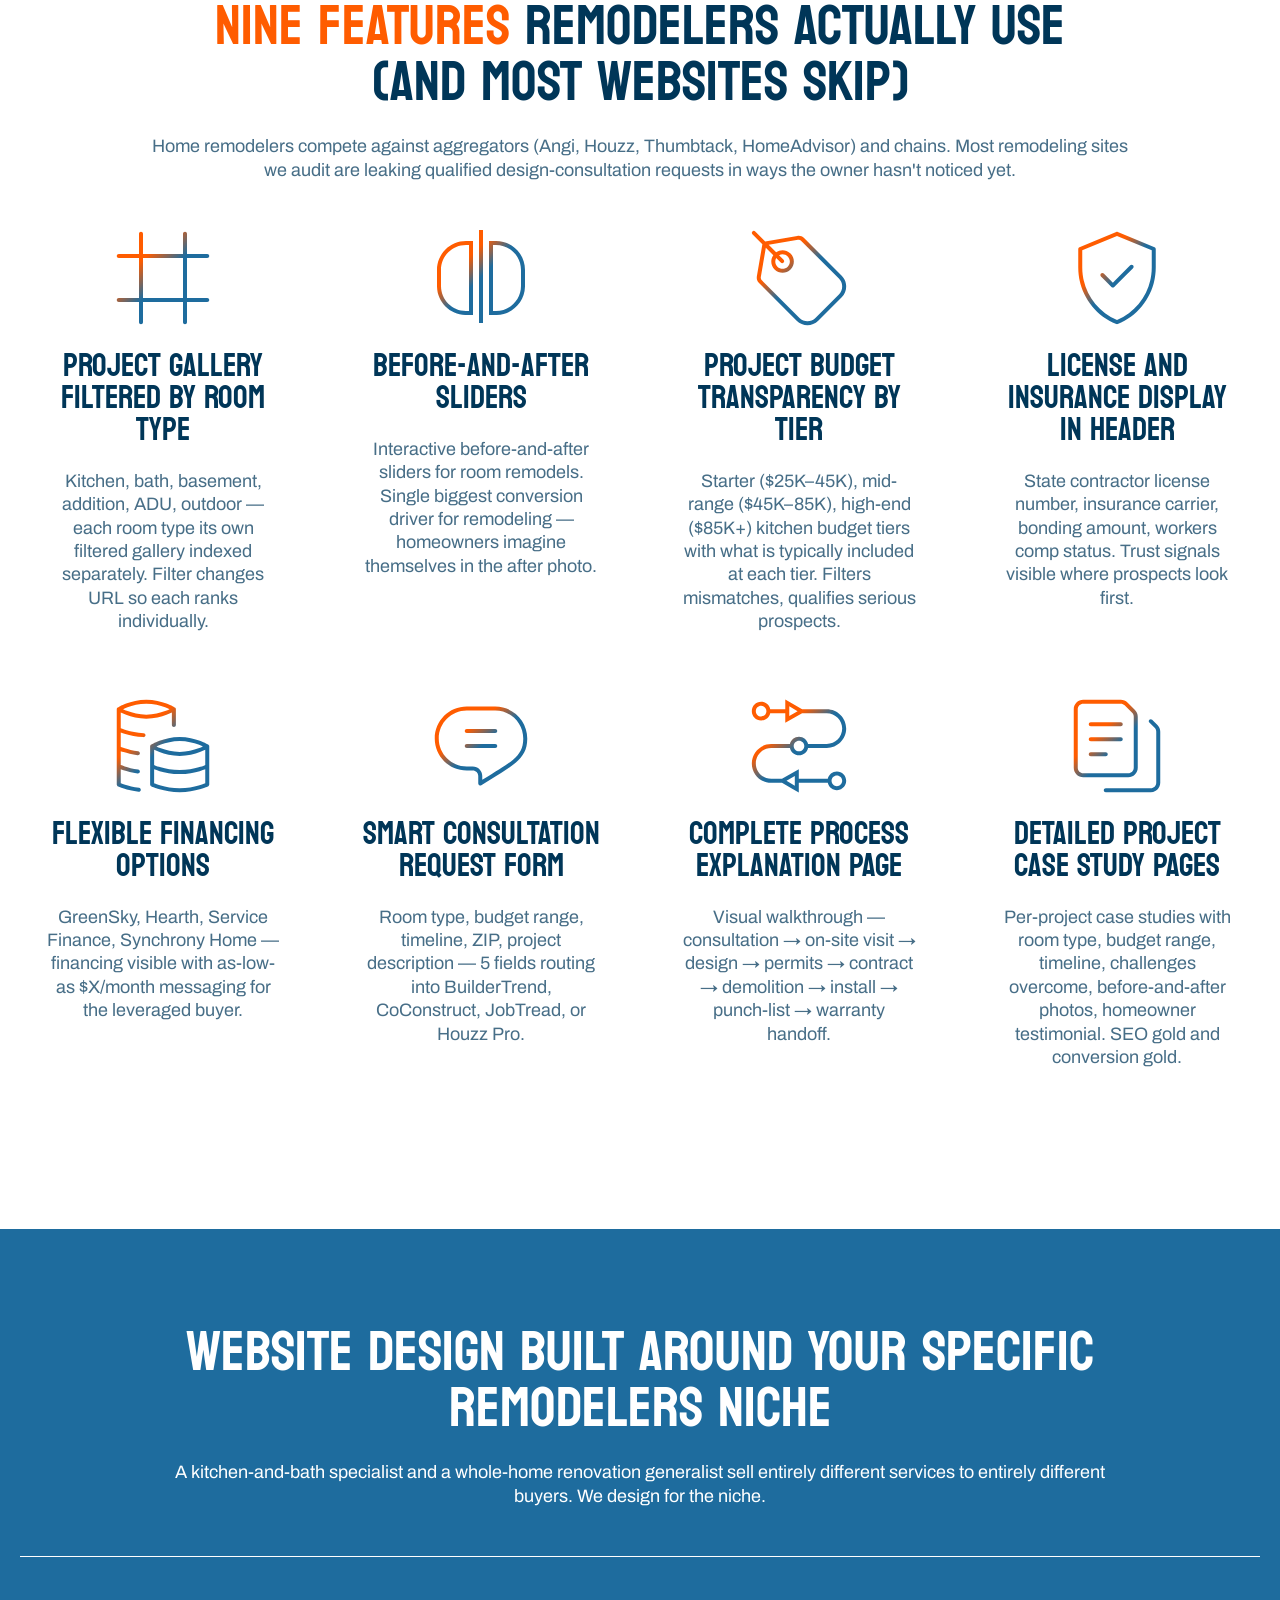
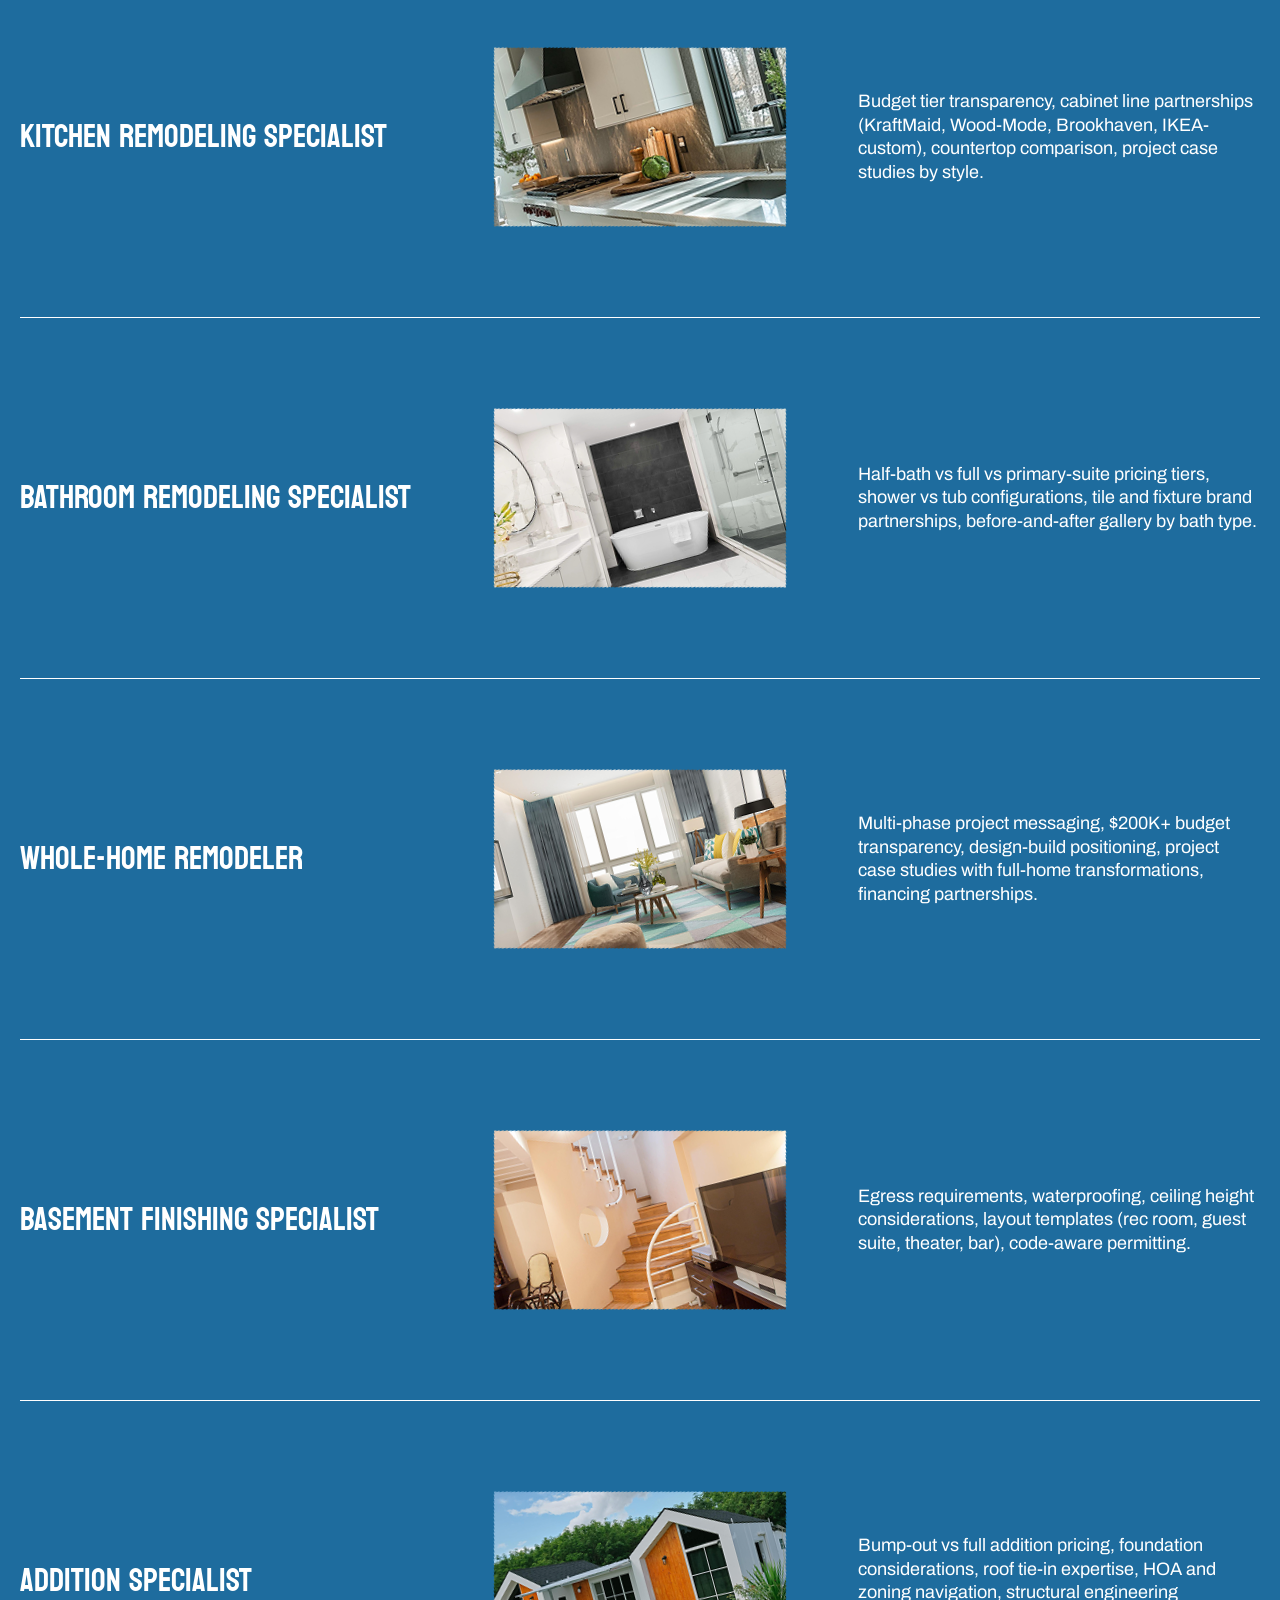
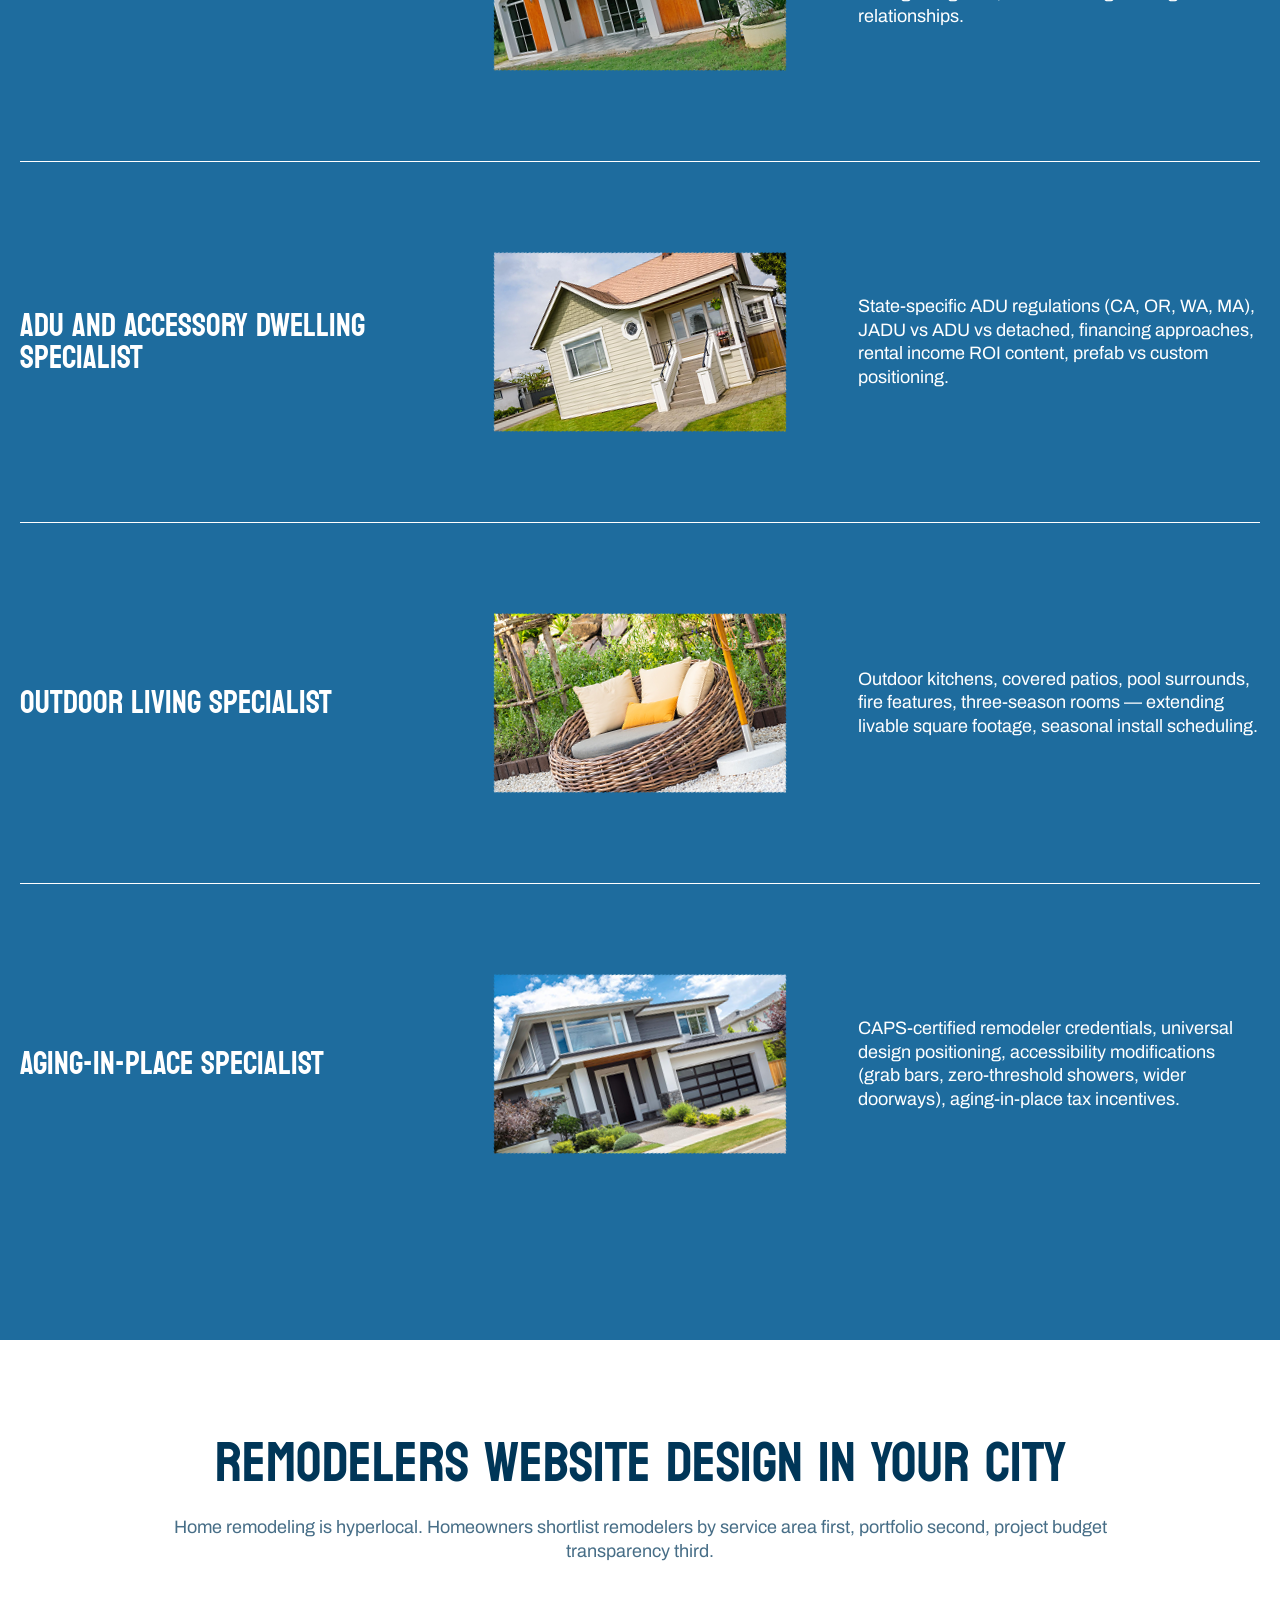
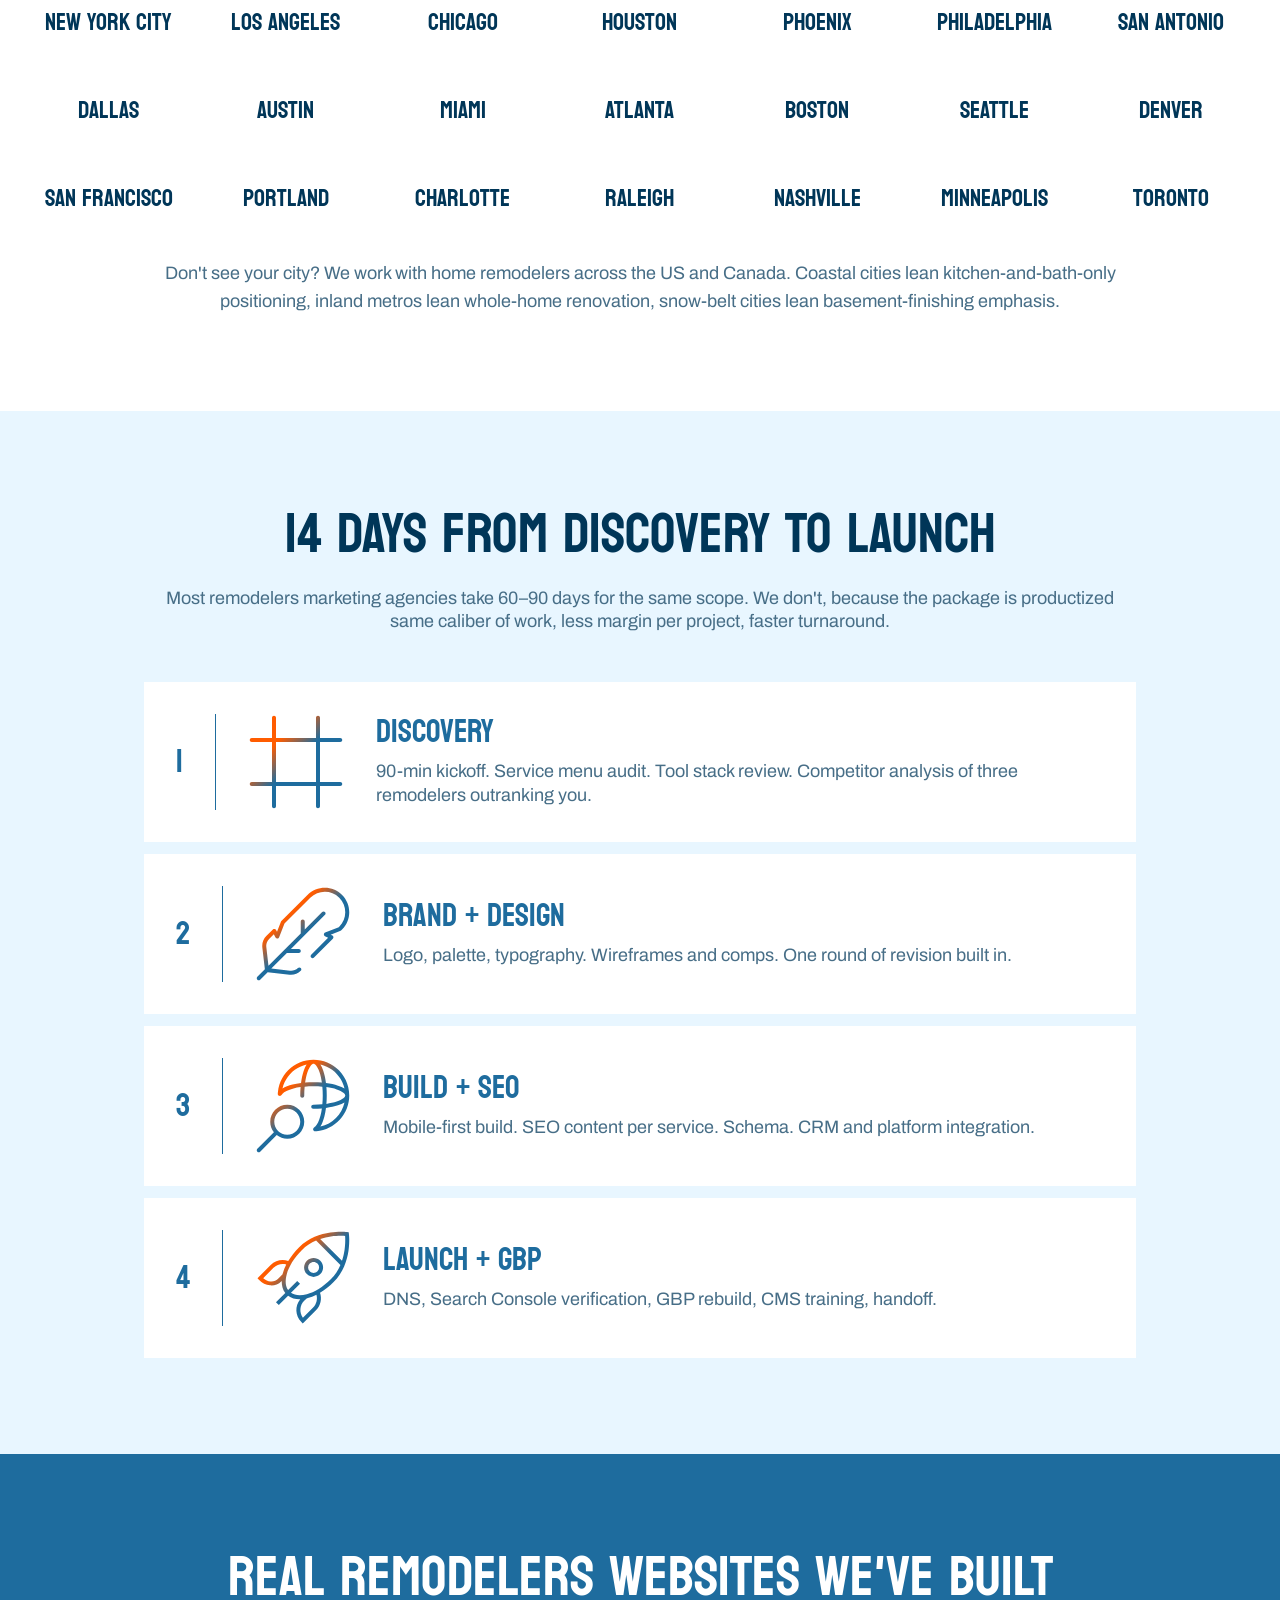
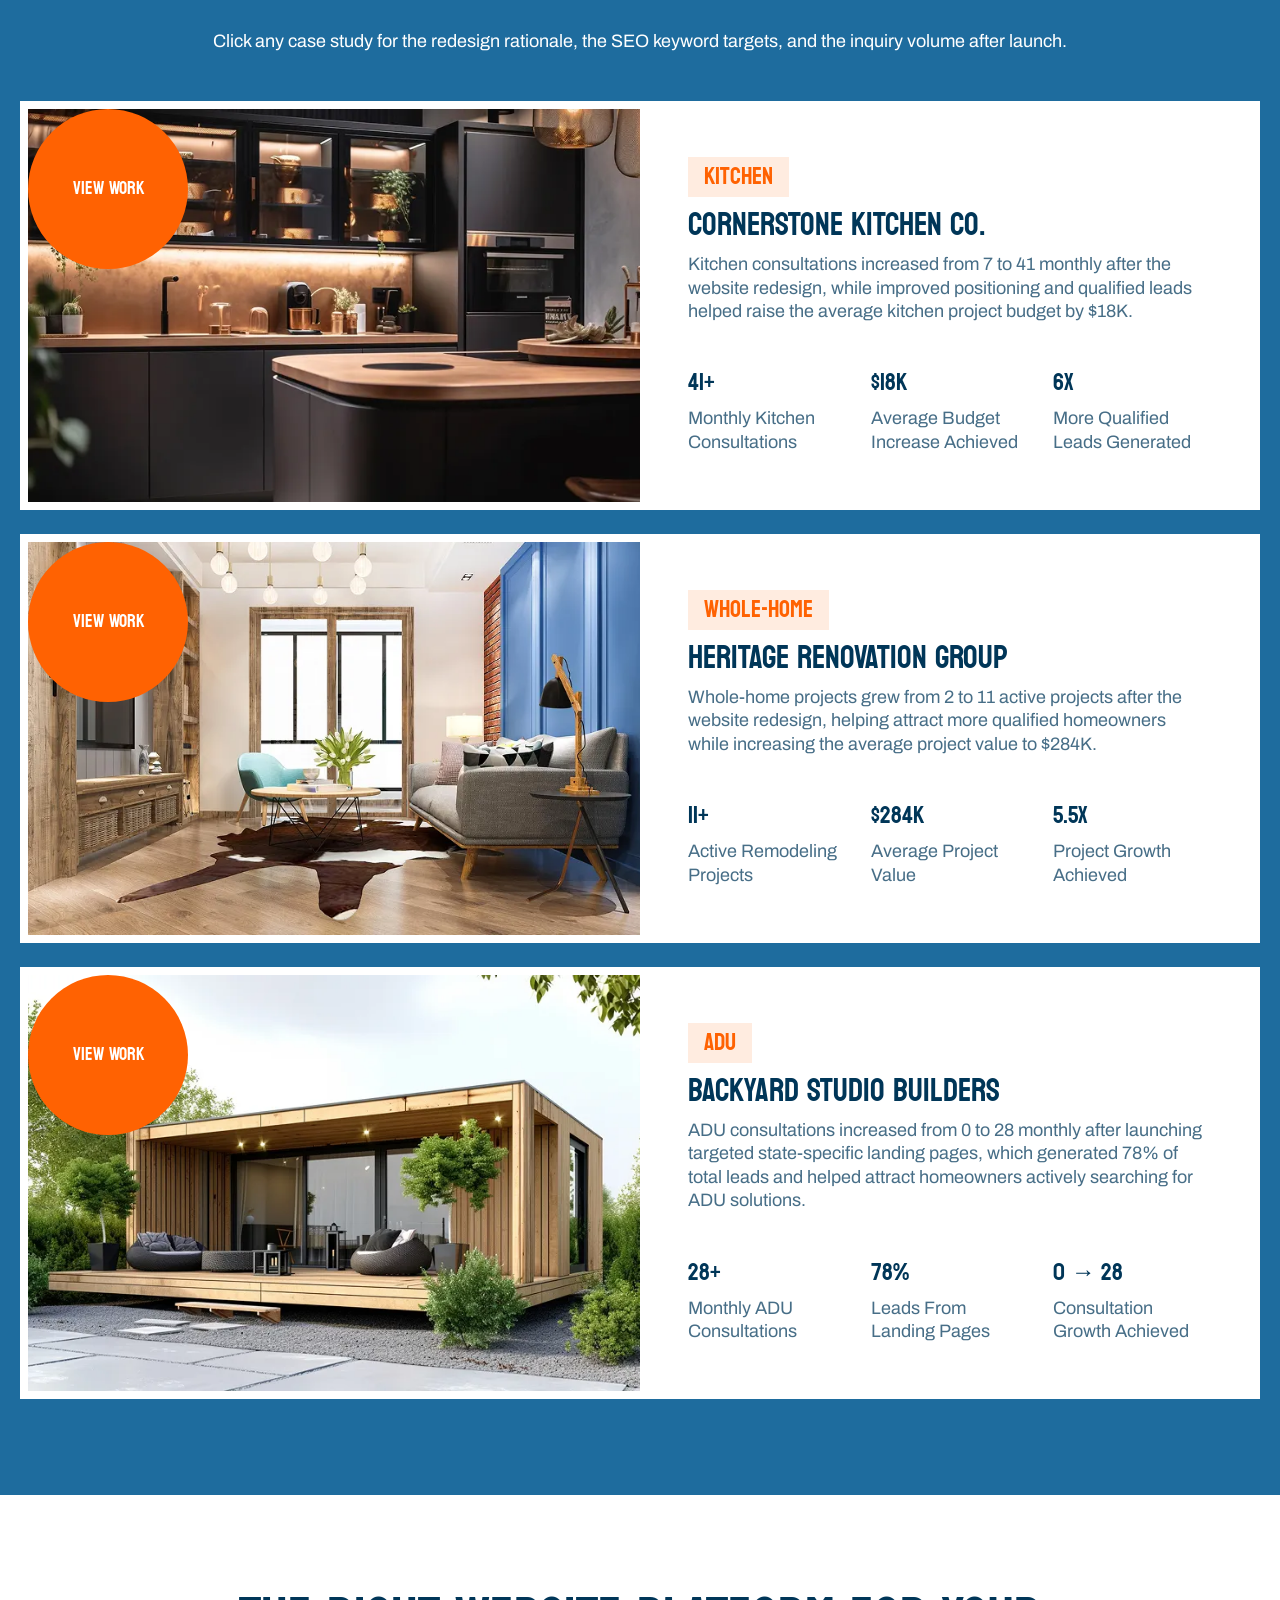
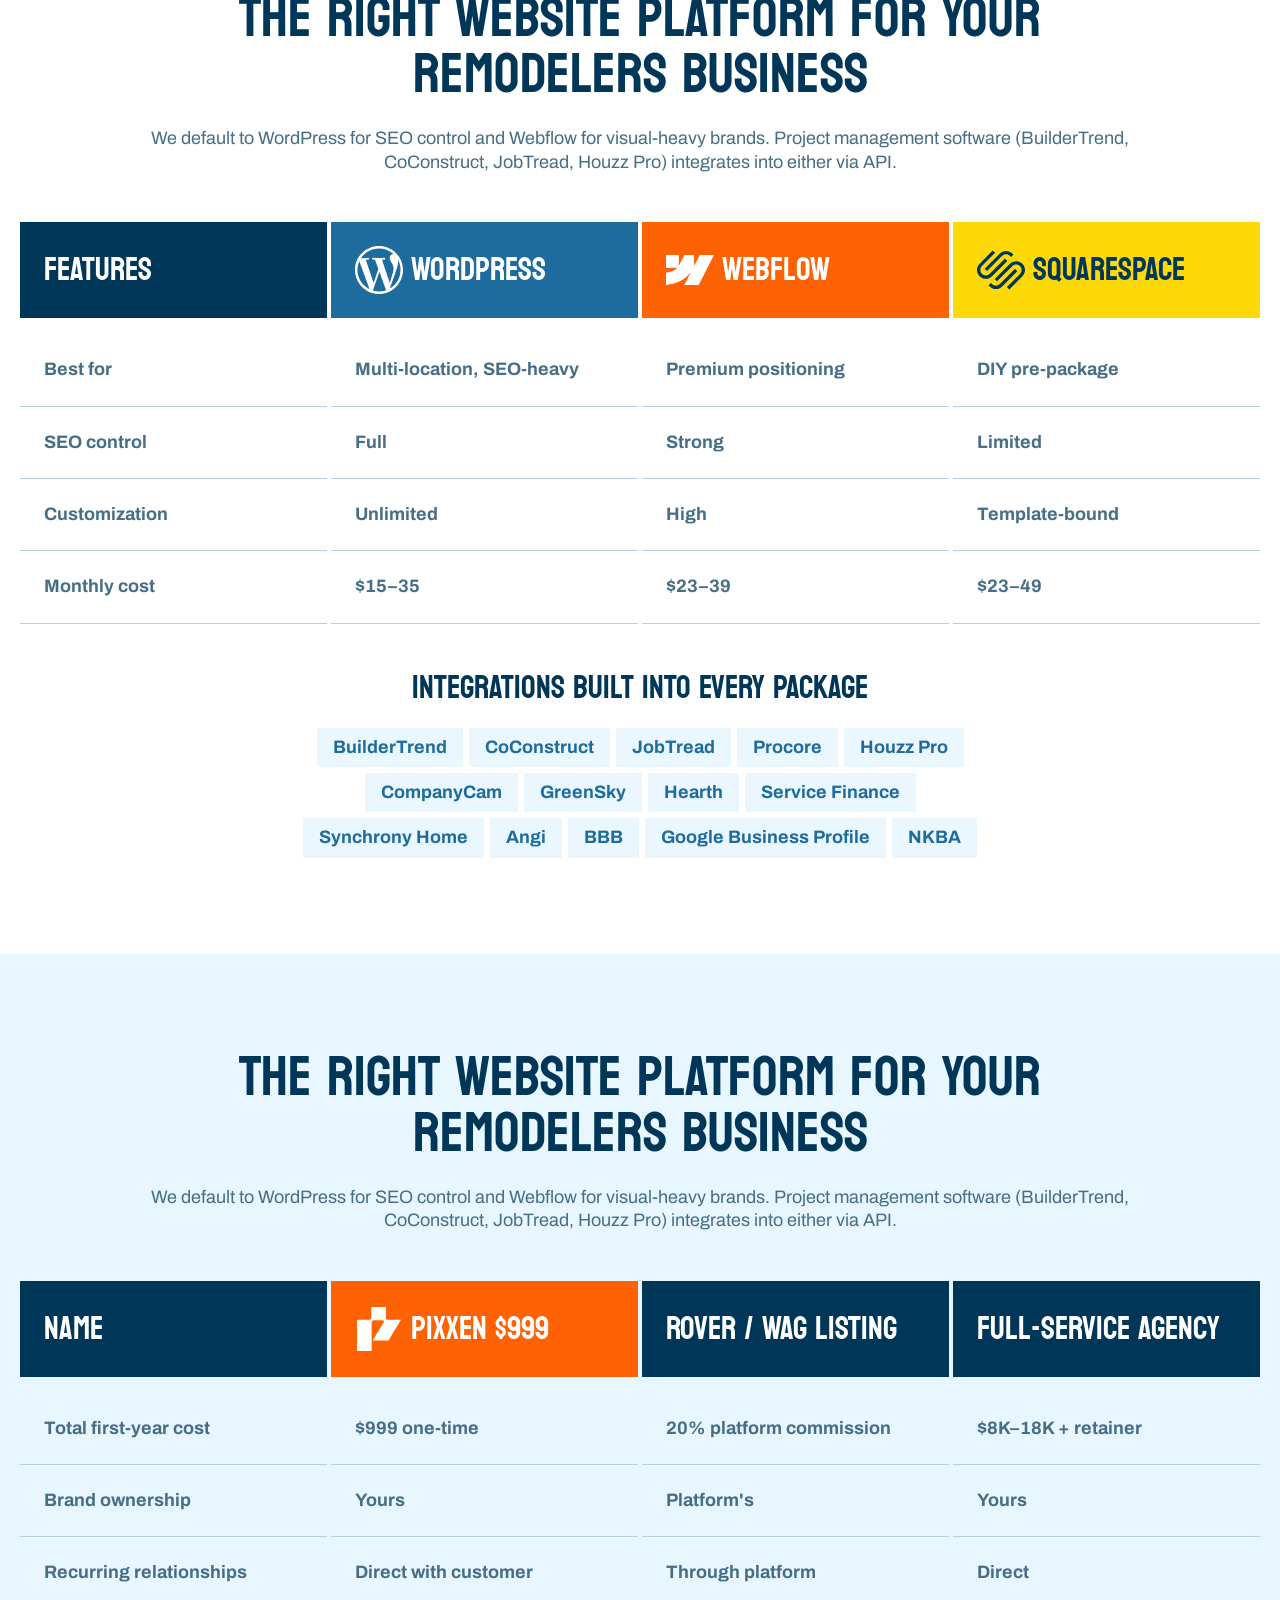
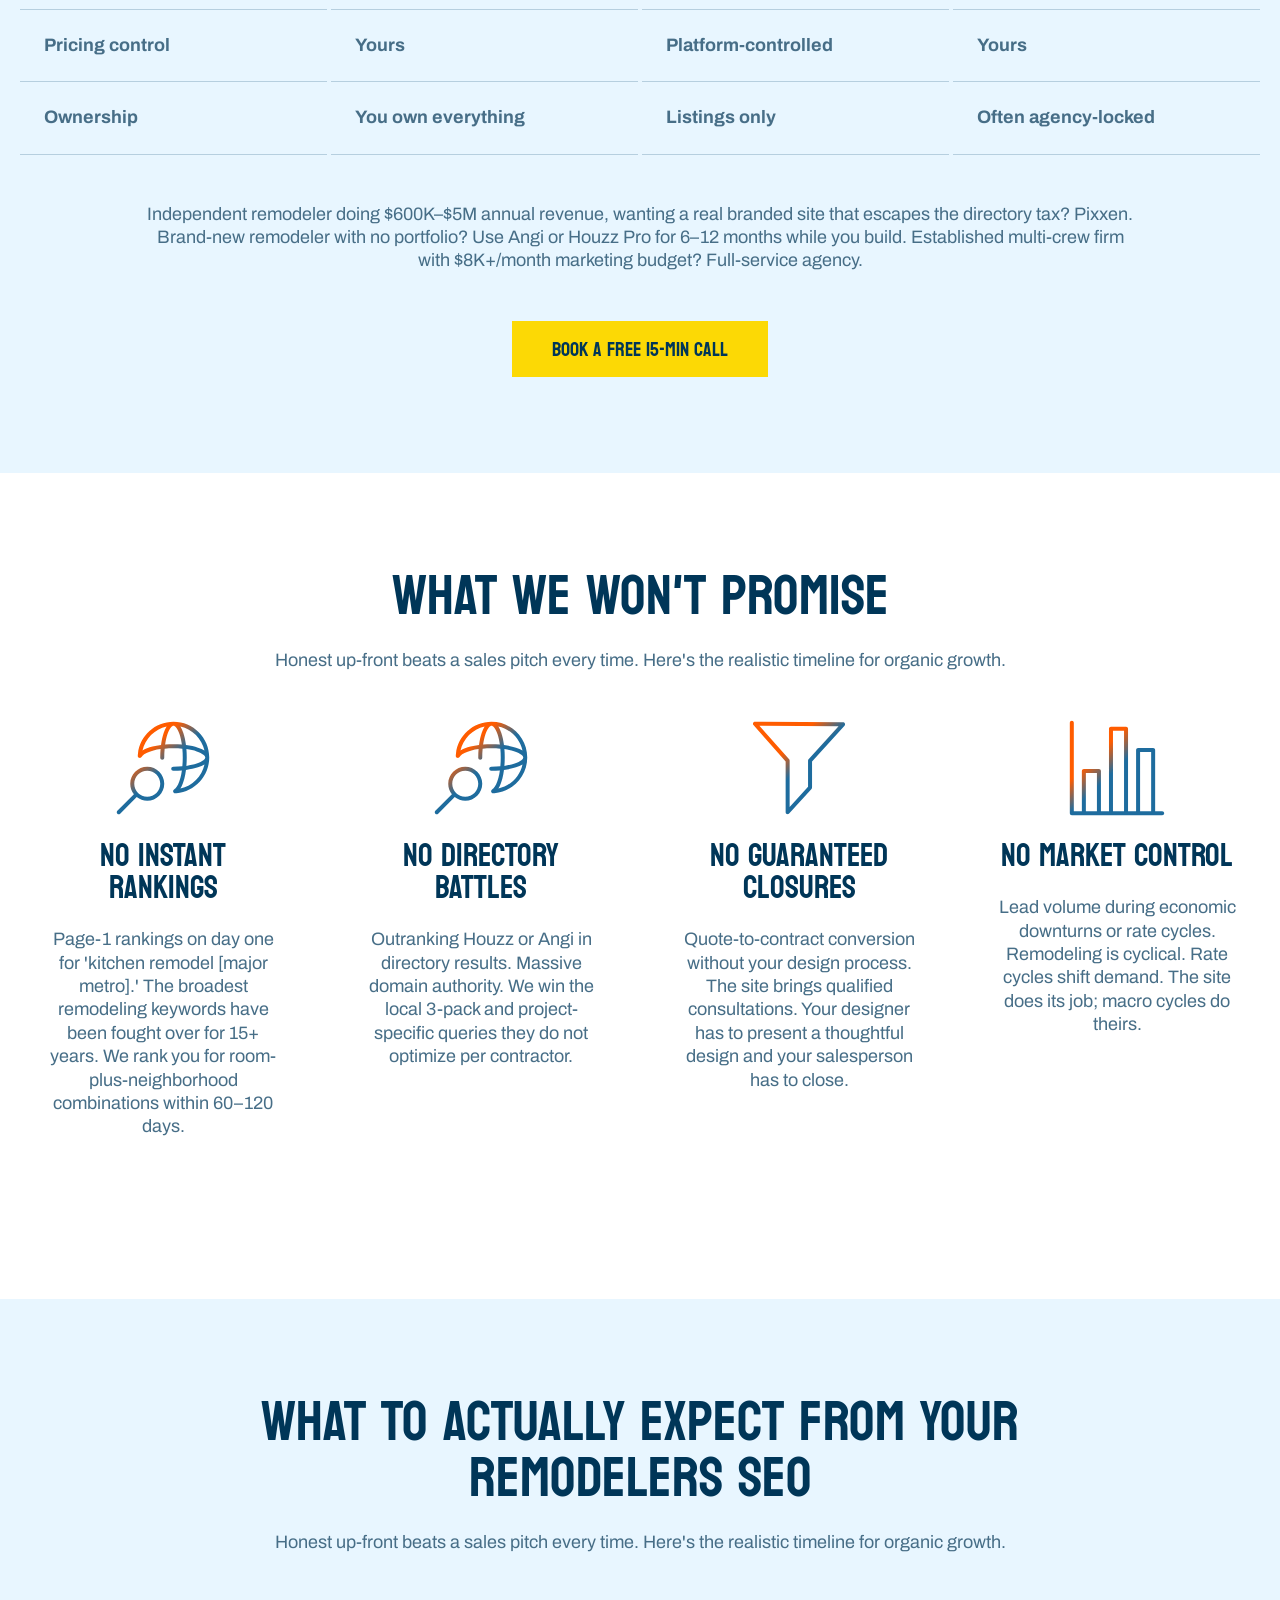
==== commit 049404a1: "complete" ====
--- a/index.html
+++ b/index.html
@@ -436,7 +436,7 @@
 
     <!-- Background Banner -->
     <div class="absolute bottom-0 left-0 w-full bg-no-repeat bg-center bg-contain z-10">
-      <img src="assets/images/Home-remodel-banner.png" alt="">
+      <img src="assets/images/Home-remodel-banner.webp" alt="shapes">
     </div>
 
     <!-- Content -->
@@ -512,7 +512,7 @@
 
         <!-- Right -->
         <div class="lg:col-span-5 flex justify-end relative z-0">
-          <img src="assets/images/dot.png" alt="" class="w-32 sm:w-44 md:w-60 lg:w-auto max-w-full">
+          <img src="assets/images/home-remodeling-banner-dot.png" alt="dot shape" class="w-32 sm:w-44 md:w-60 lg:w-auto max-w-full">
         </div>
 
       </div>
@@ -800,7 +800,7 @@
 
     <!-- Background Image Overlay -->
     <div class="absolute inset-0 z-0">
-      <img src="assets/images/home-remodel-price-banner.png" alt="Modern Kitchen Background"
+      <img src="assets/images/home-remodel-price-banner.webp" alt="Modern Kitchen Background"
         class="w-full h-full object-cover object-center" />
       <div class="absolute inset-0 bg-black/20"></div>
     </div>
@@ -1758,7 +1758,7 @@
               <div
                 class="home-remodel-work-media relative overflow-hidden  cursor-none bg-[#FFF8EA] h-44 mg:h-65 sm:h-auto sm:aspect-video lg:aspect-auto lg:h-full">
 
-                <img src="assets/images/Home-remodel-project-01.png" alt="Cornerstone Kitchen Co."
+                <img src="assets/images/Home-remodel-project-01.webp" alt="Cornerstone Kitchen Co."
                   class="absolute inset-0 w-full h-full object-cover transition-transform duration-800 ease-out group-hover:scale-[1.06]">
 
                 <span class="absolute inset-0 bg-black/0 group-hover:bg-black/20 transition-colors duration-500">
@@ -1852,7 +1852,7 @@
               <div
                 class="home-remodel-work-media relative overflow-hidden  cursor-none bg-[#FFF8EA] h-44 mg:h-65 sm:h-auto sm:aspect-video lg:aspect-auto lg:h-full">
 
-                <img src="assets/images/Home-remodel-project-02.png" alt="Heritage Renovation Group"
+                <img src="assets/images/Home-remodel-project-02.webp" alt="Heritage Renovation Group"
                   class="absolute inset-0 w-full h-full object-cover transition-transform duration-800 ease-out group-hover:scale-[1.06]">
 
                 <span class="absolute inset-0 bg-black/0 group-hover:bg-black/20 transition-colors duration-500">
@@ -1946,7 +1946,7 @@
               <div
                 class="home-remodel-work-media relative overflow-hidden  cursor-none bg-[#FFF8EA] h-44 mg:h-65 sm:h-auto sm:aspect-video lg:aspect-auto lg:h-full">
 
-                <img src="assets/images/Home-remodel-project-03.png" alt="Backyard Studio Builders"
+                <img src="assets/images/Home-remodel-project-03.webp" alt="Backyard Studio Builders"
                   class="absolute inset-0 w-full h-full object-cover transition-transform duration-800 ease-out group-hover:scale-[1.06]">
 
                 <span class="absolute inset-0 bg-black/0 group-hover:bg-black/20 transition-colors duration-500">
@@ -2675,7 +2675,7 @@
 
     <!-- Background -->
     <div class="absolute inset-0 -z-10">
-      <img src="assets/images/home-remodel-testimonial-banner.png" alt class="w-full h-full object-cover" />
+      <img src="assets/images/home-remodel-testimonial-banner.webp" alt class="w-full h-full object-cover" />
     </div>
 
     <div class="relative container z-10">
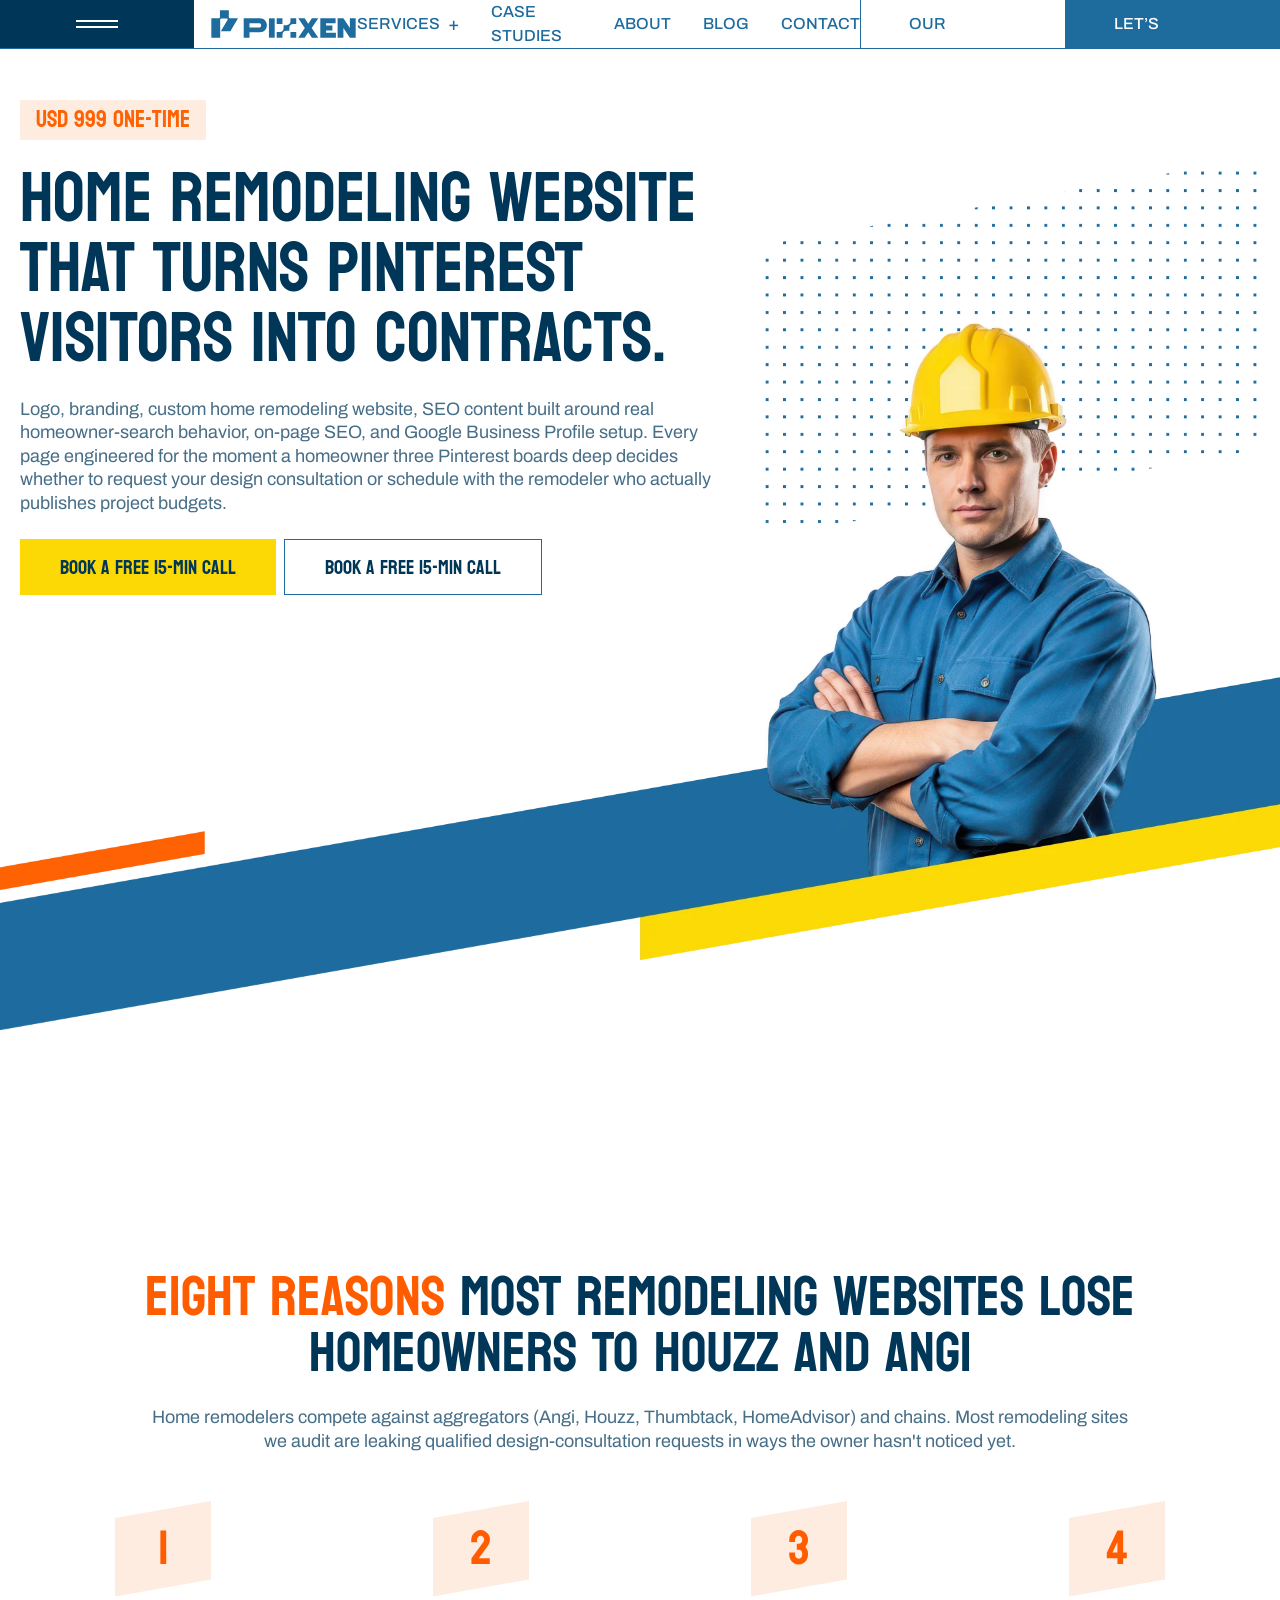
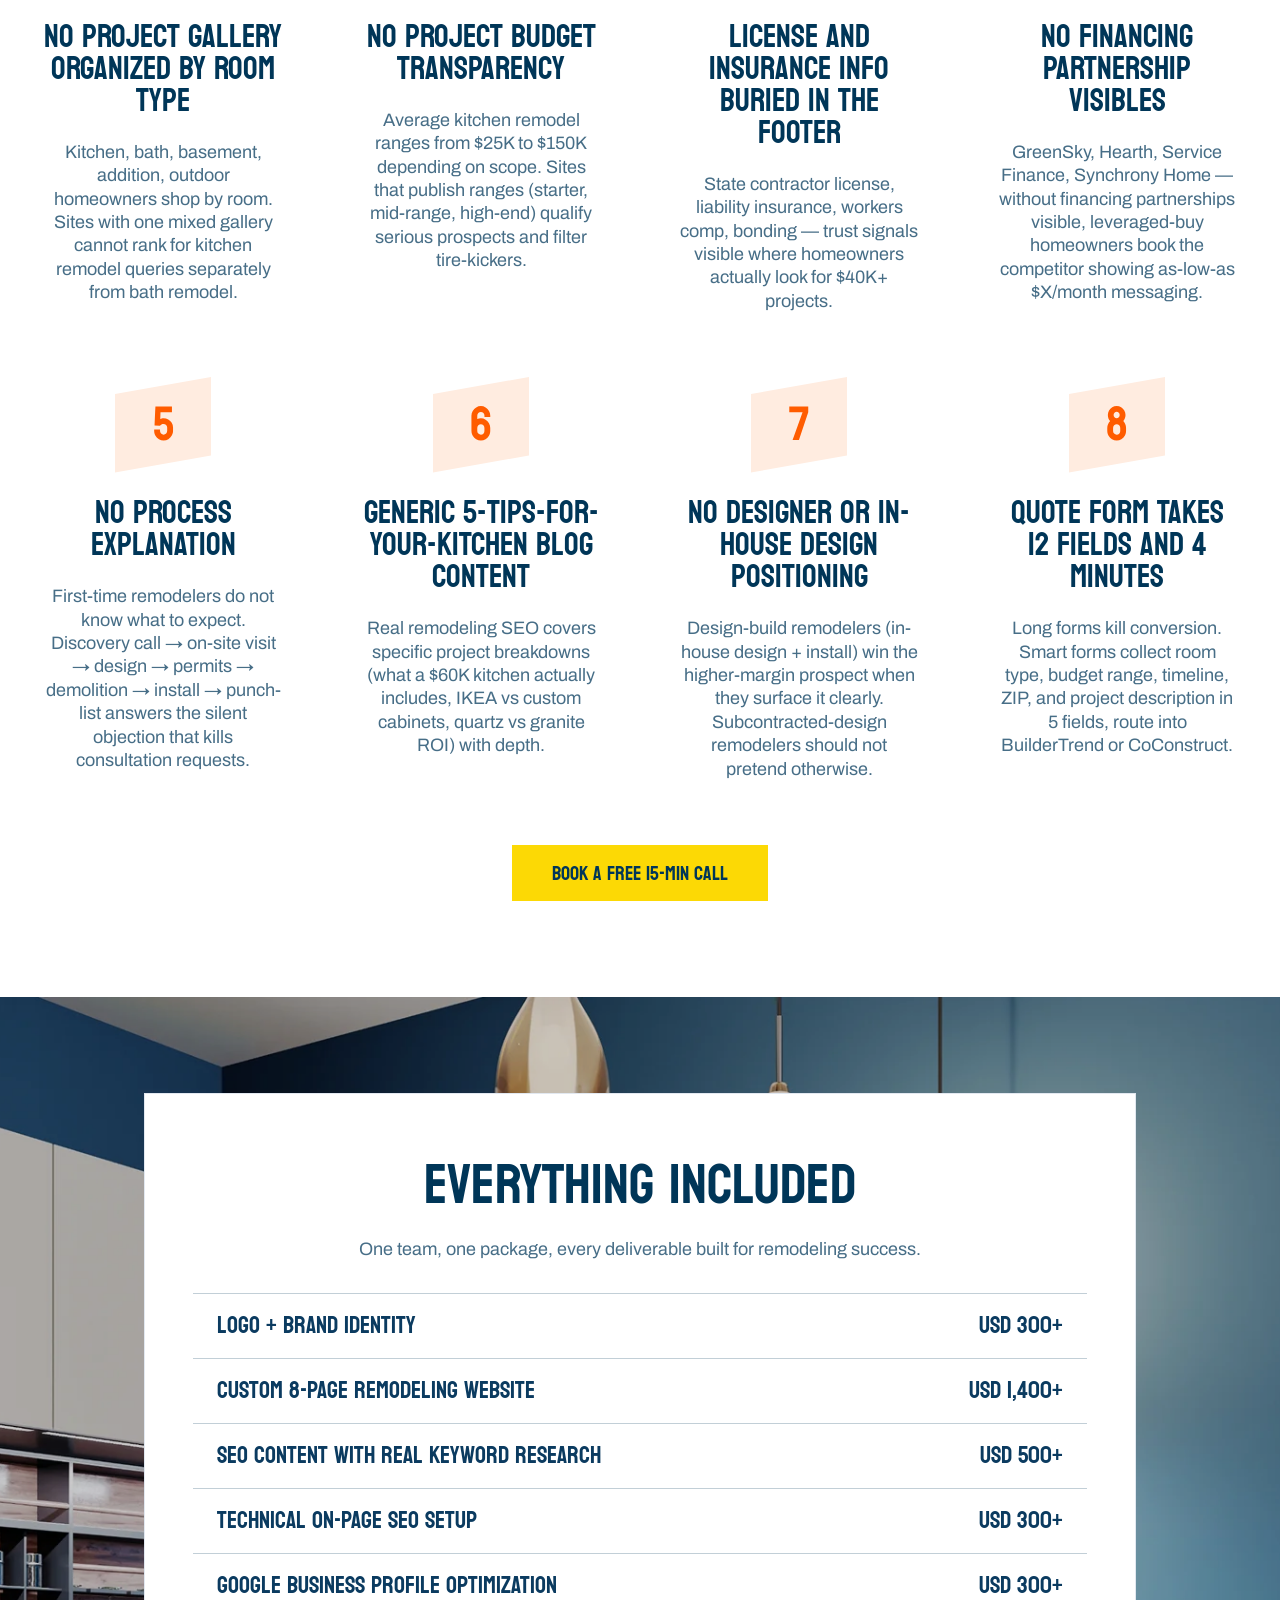
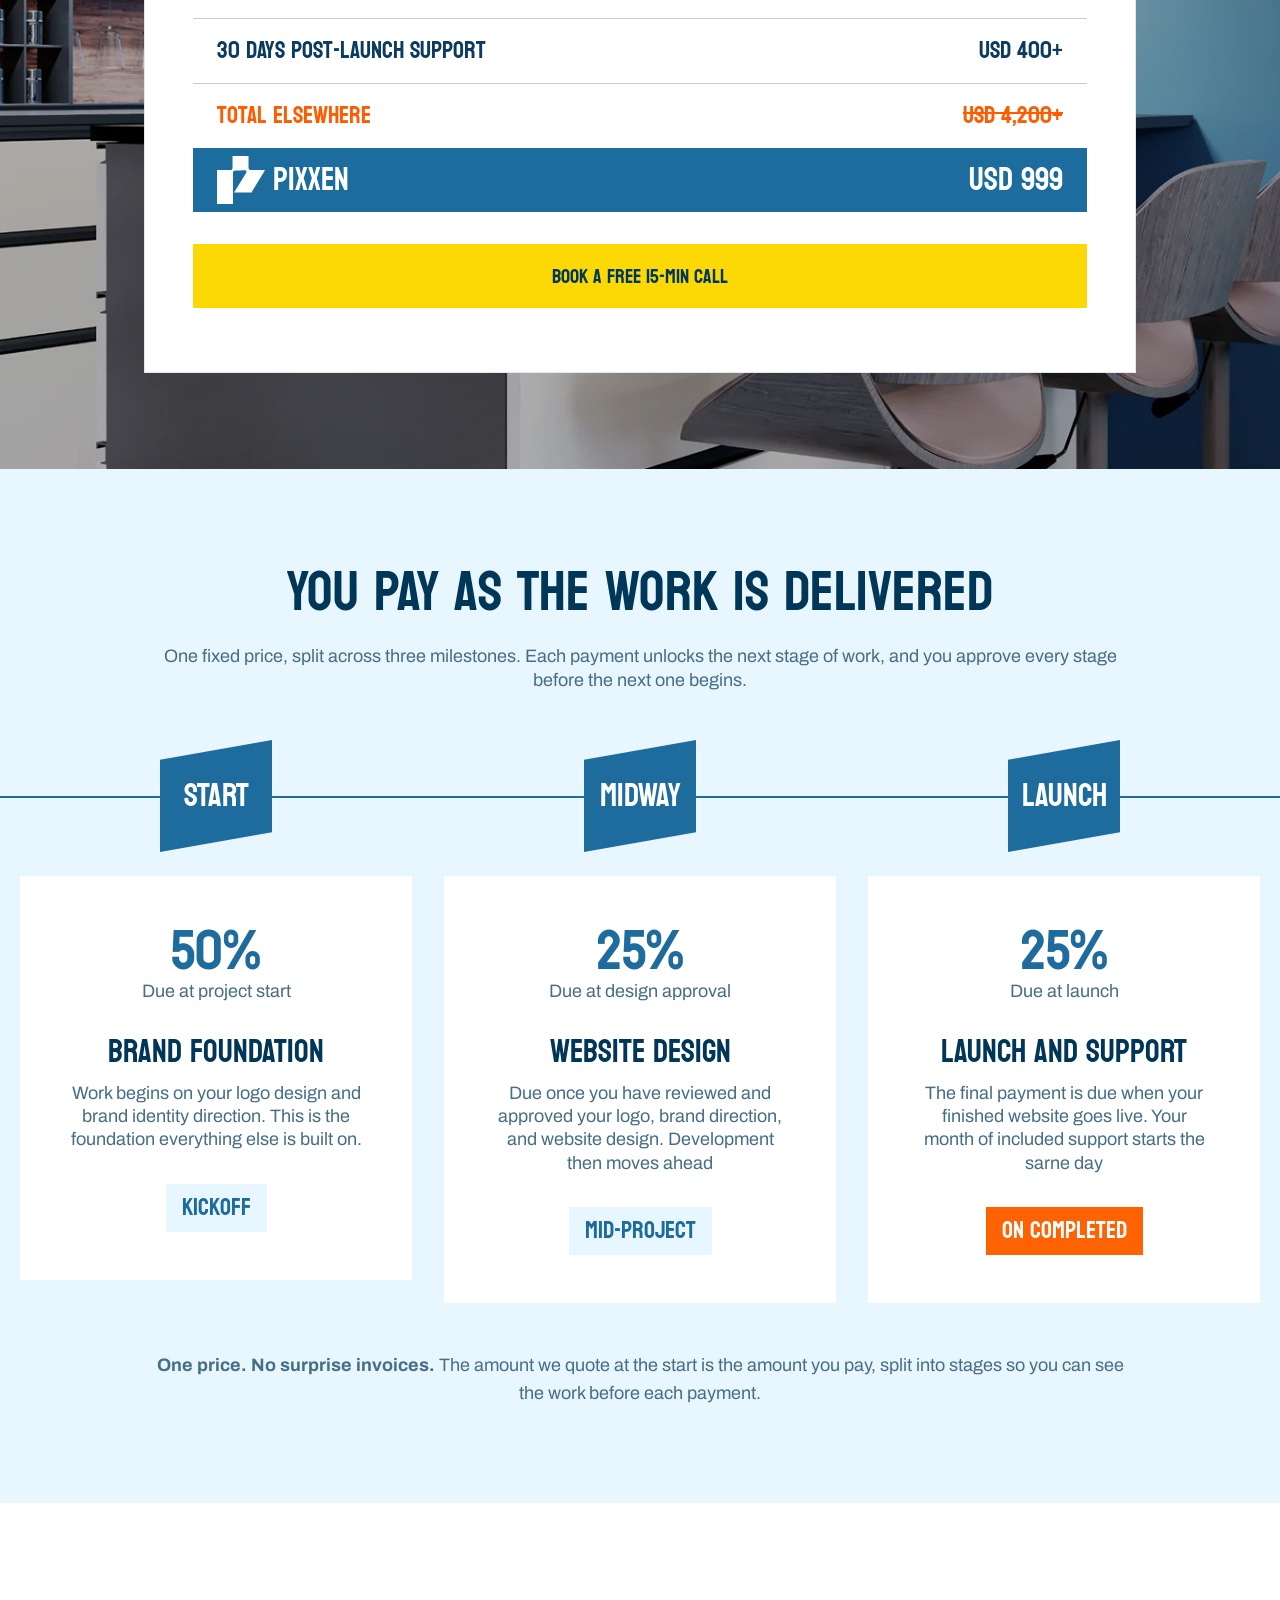
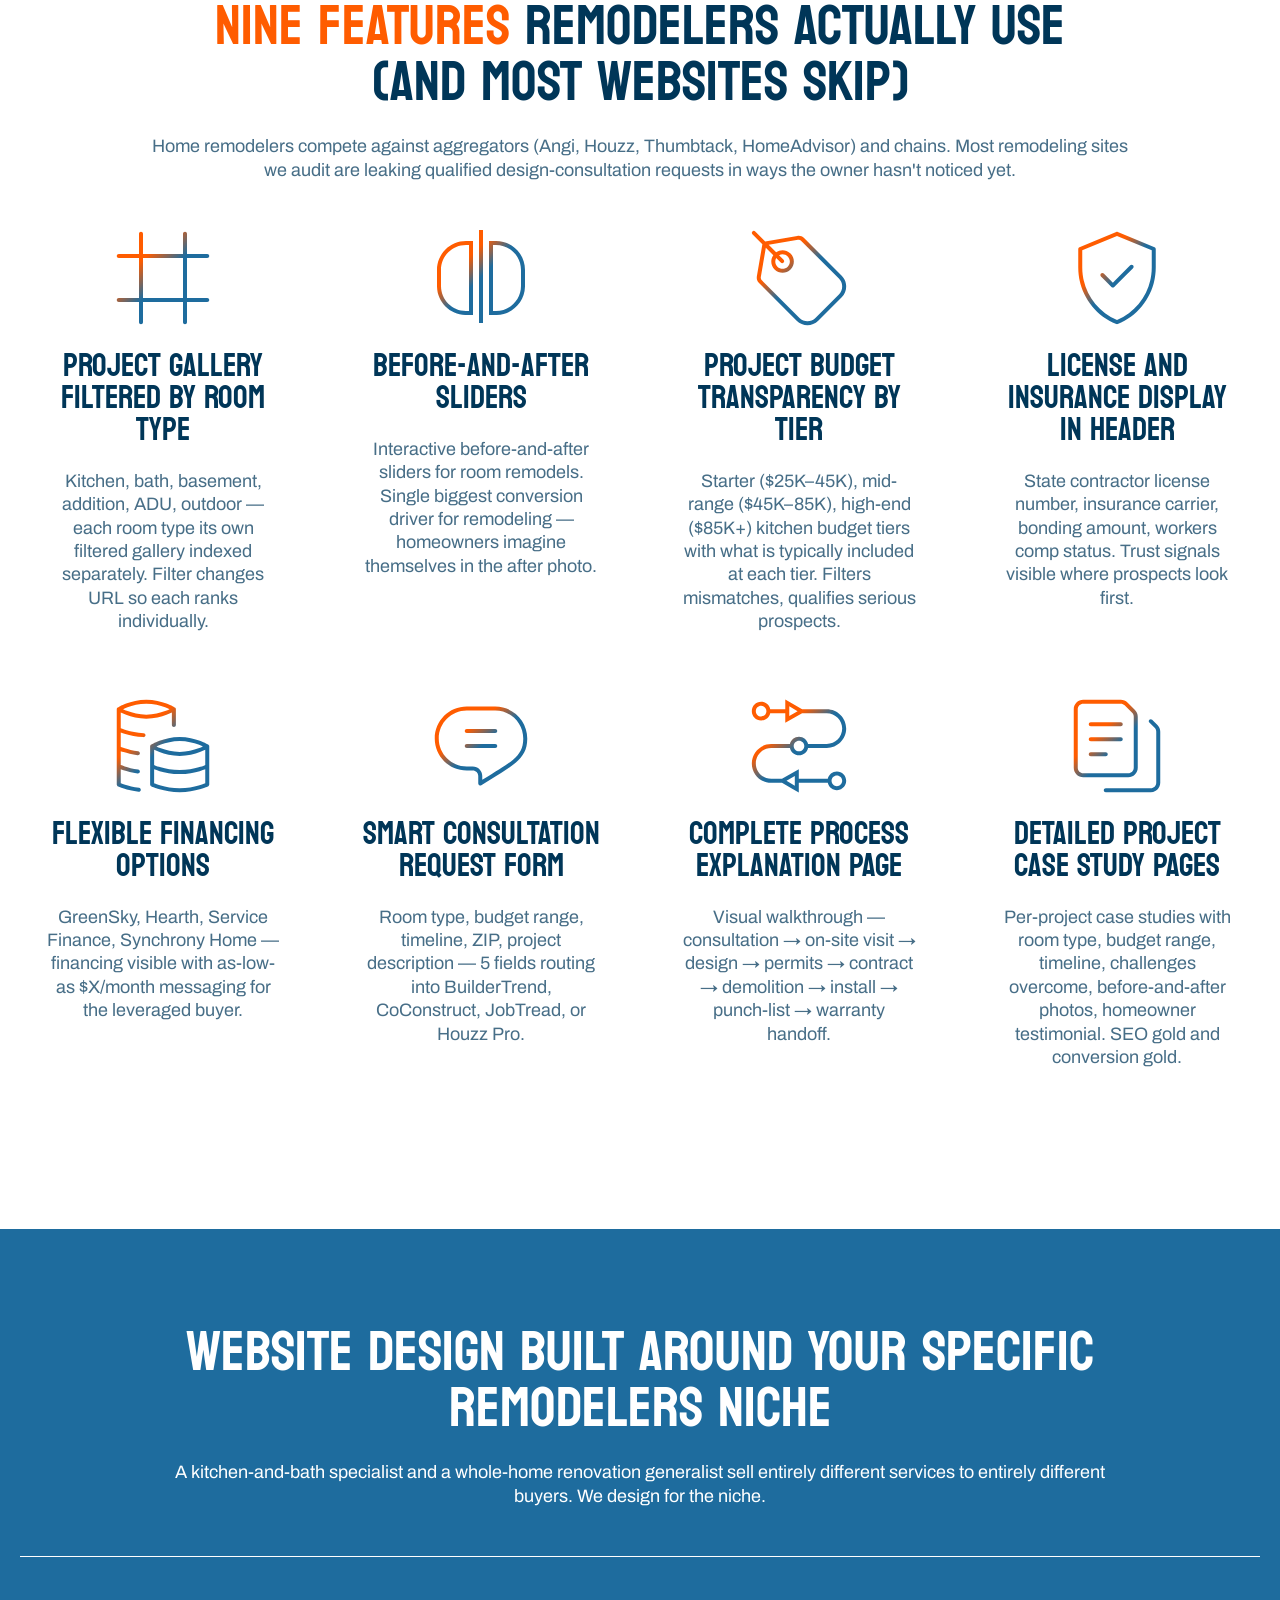
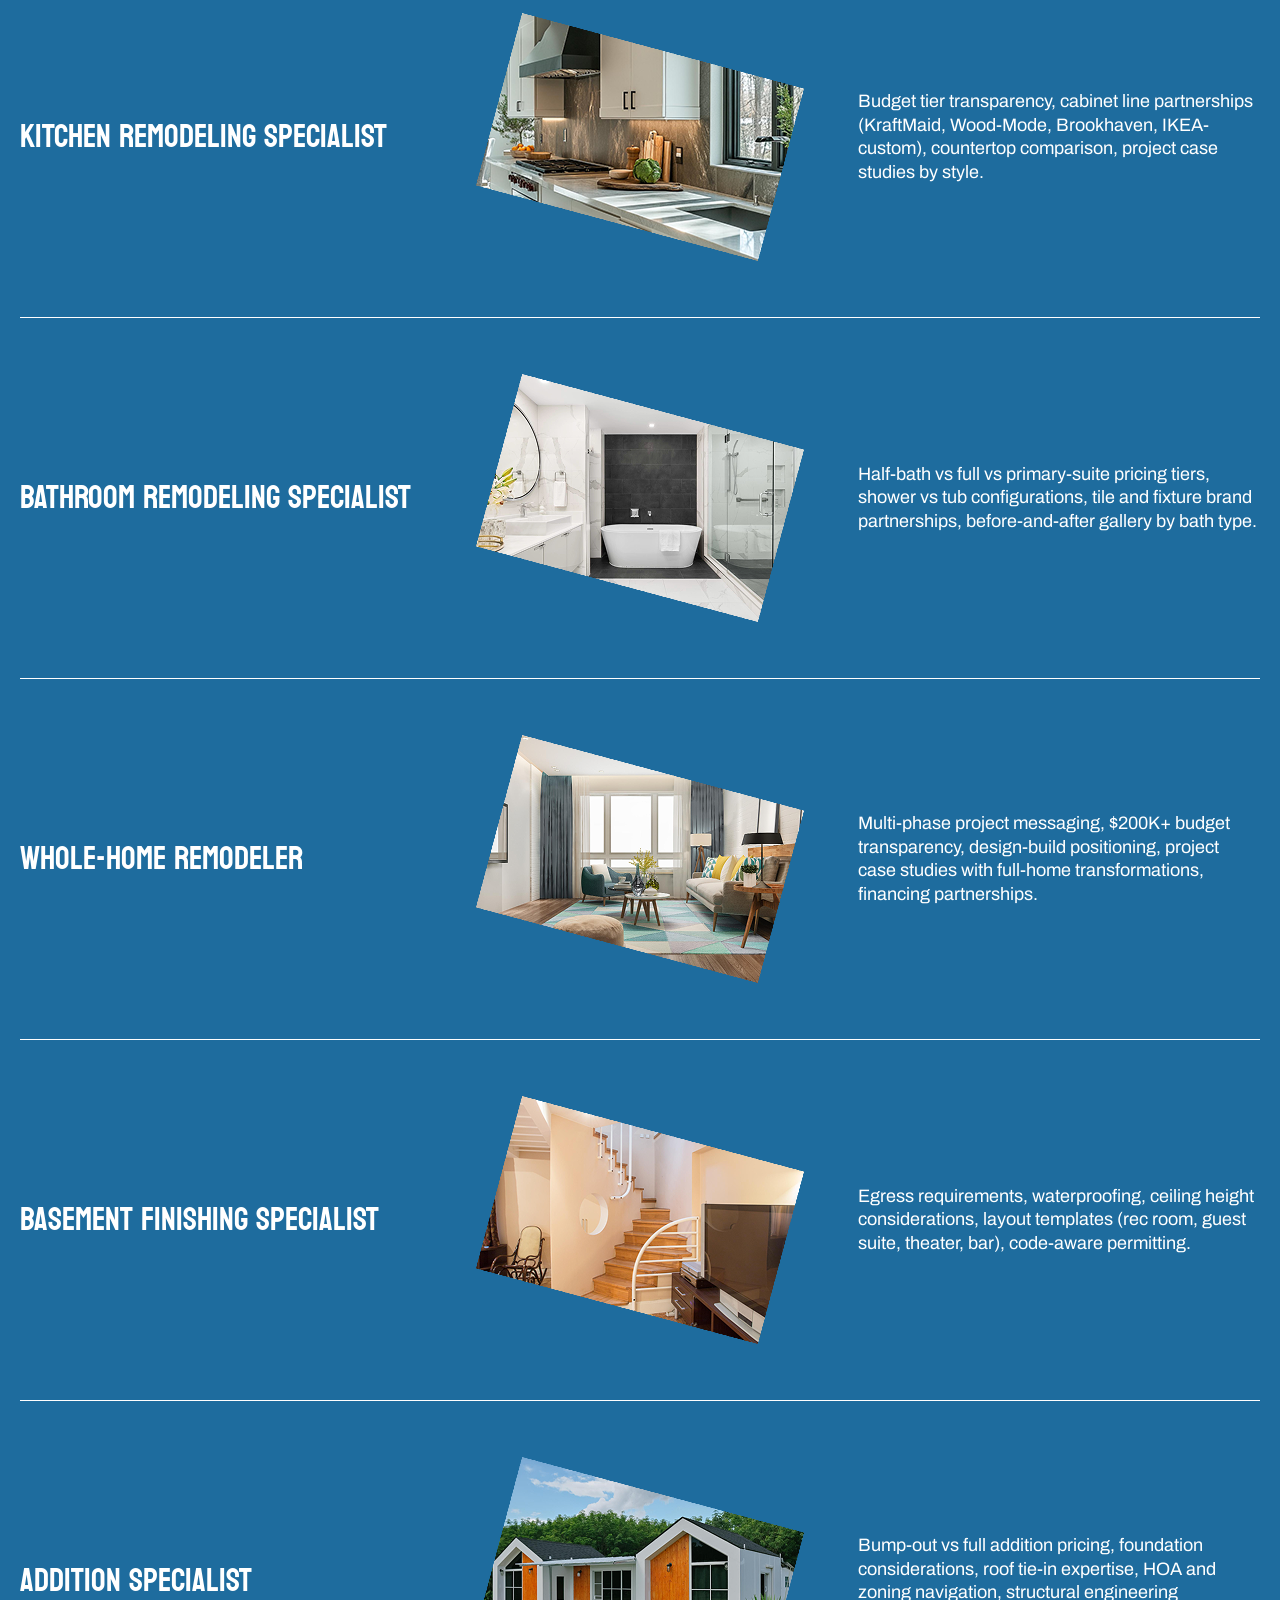
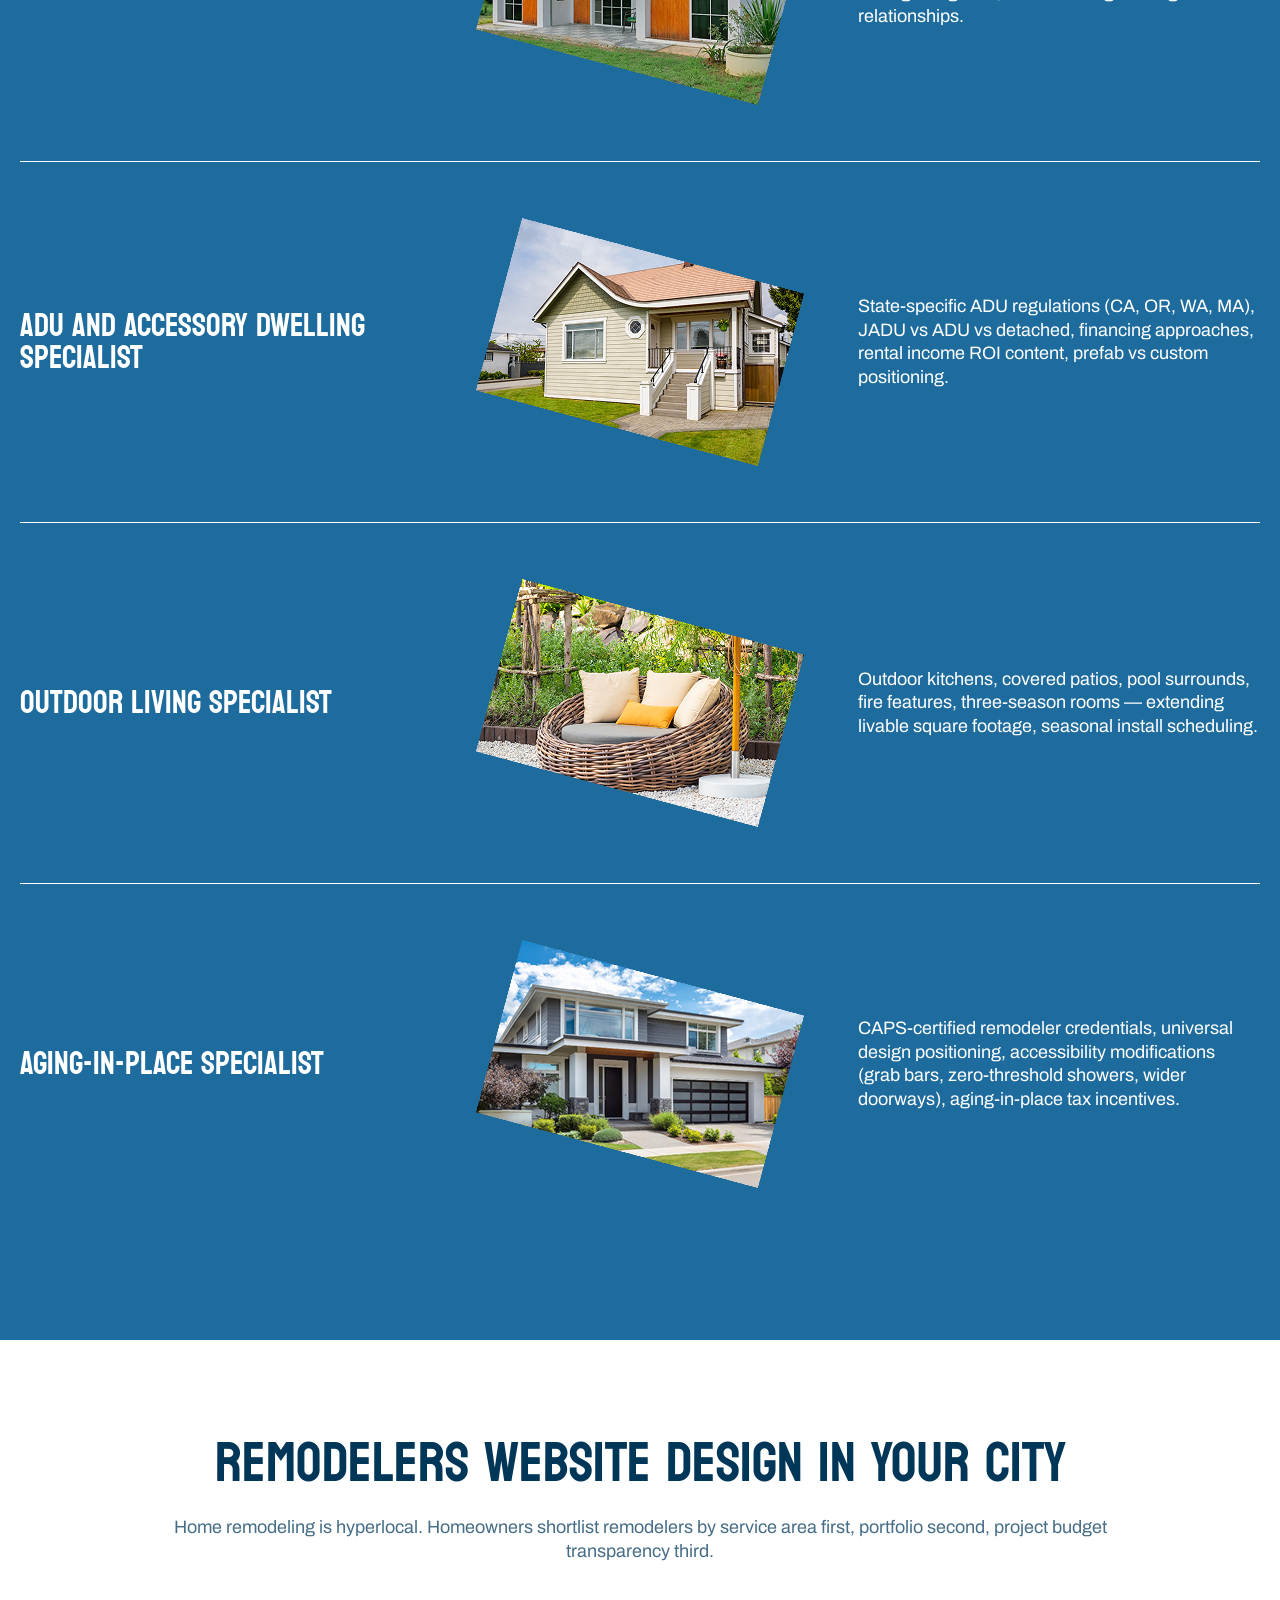
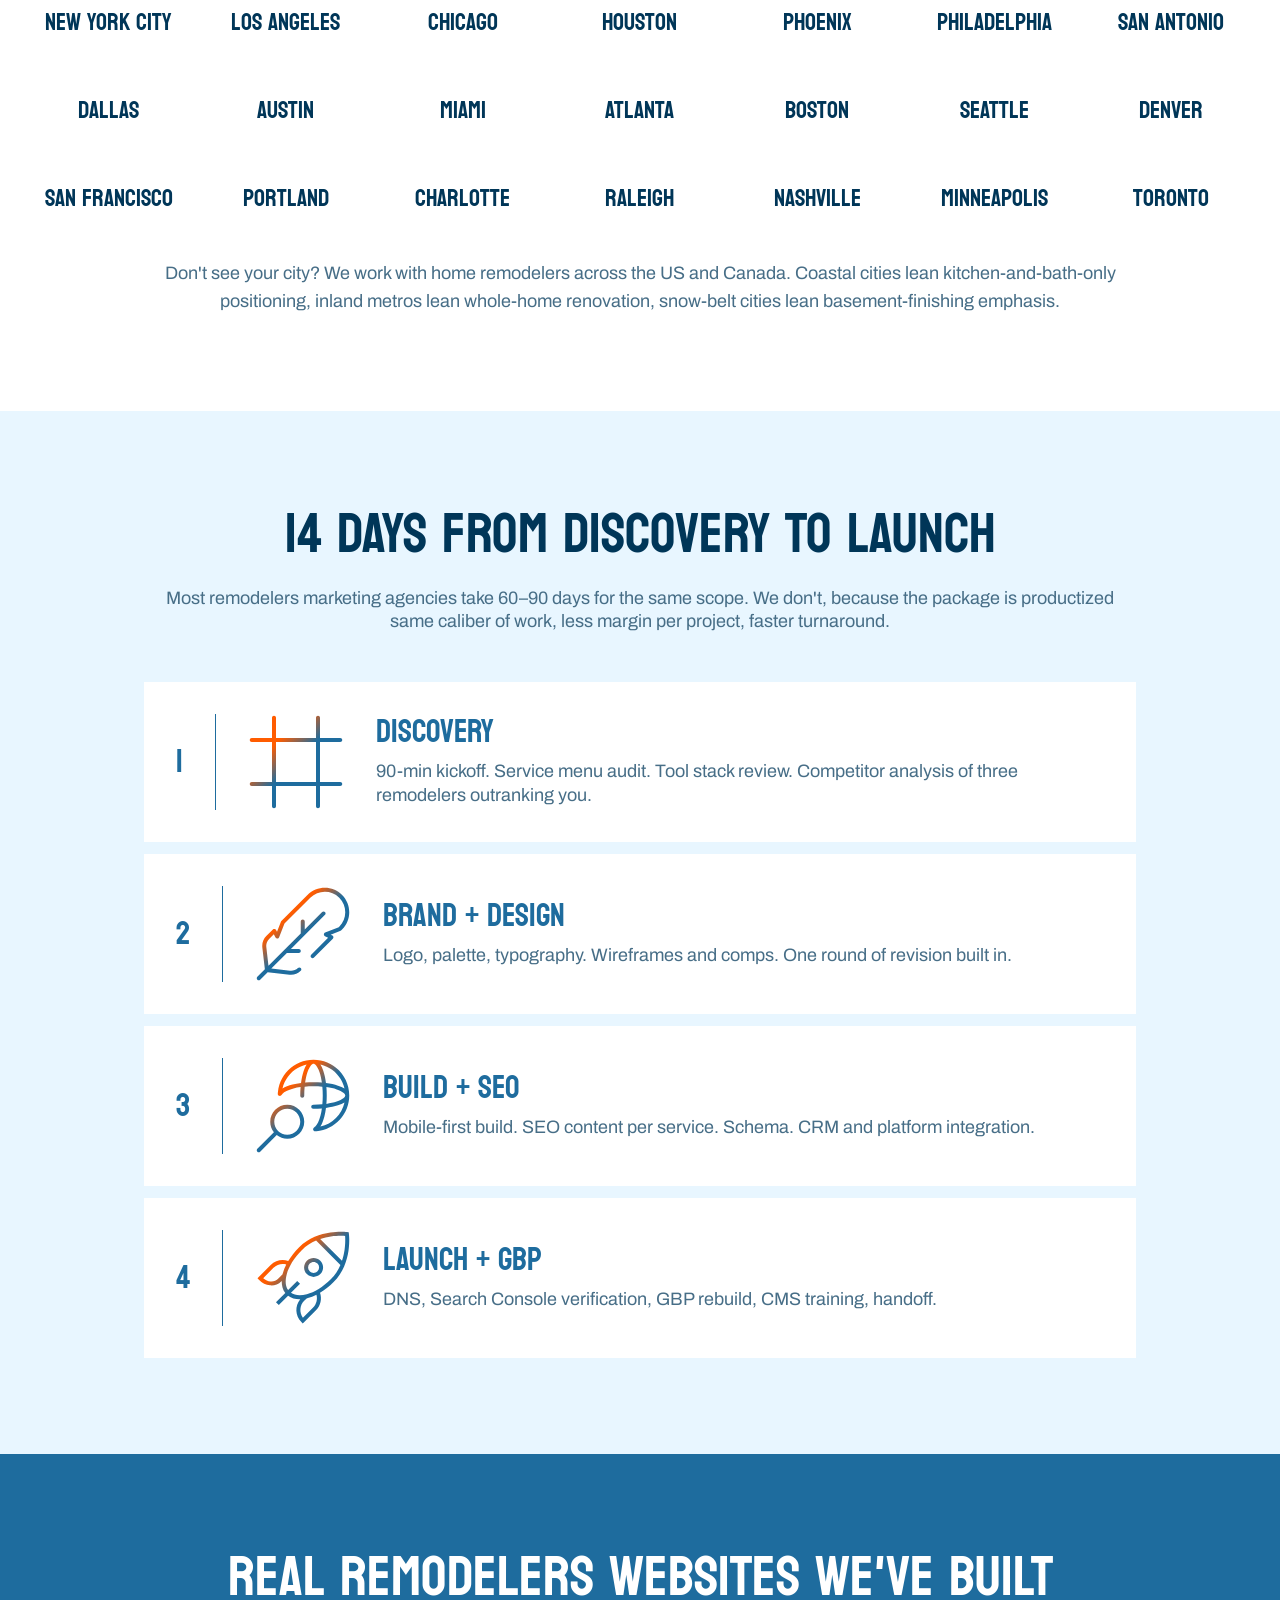
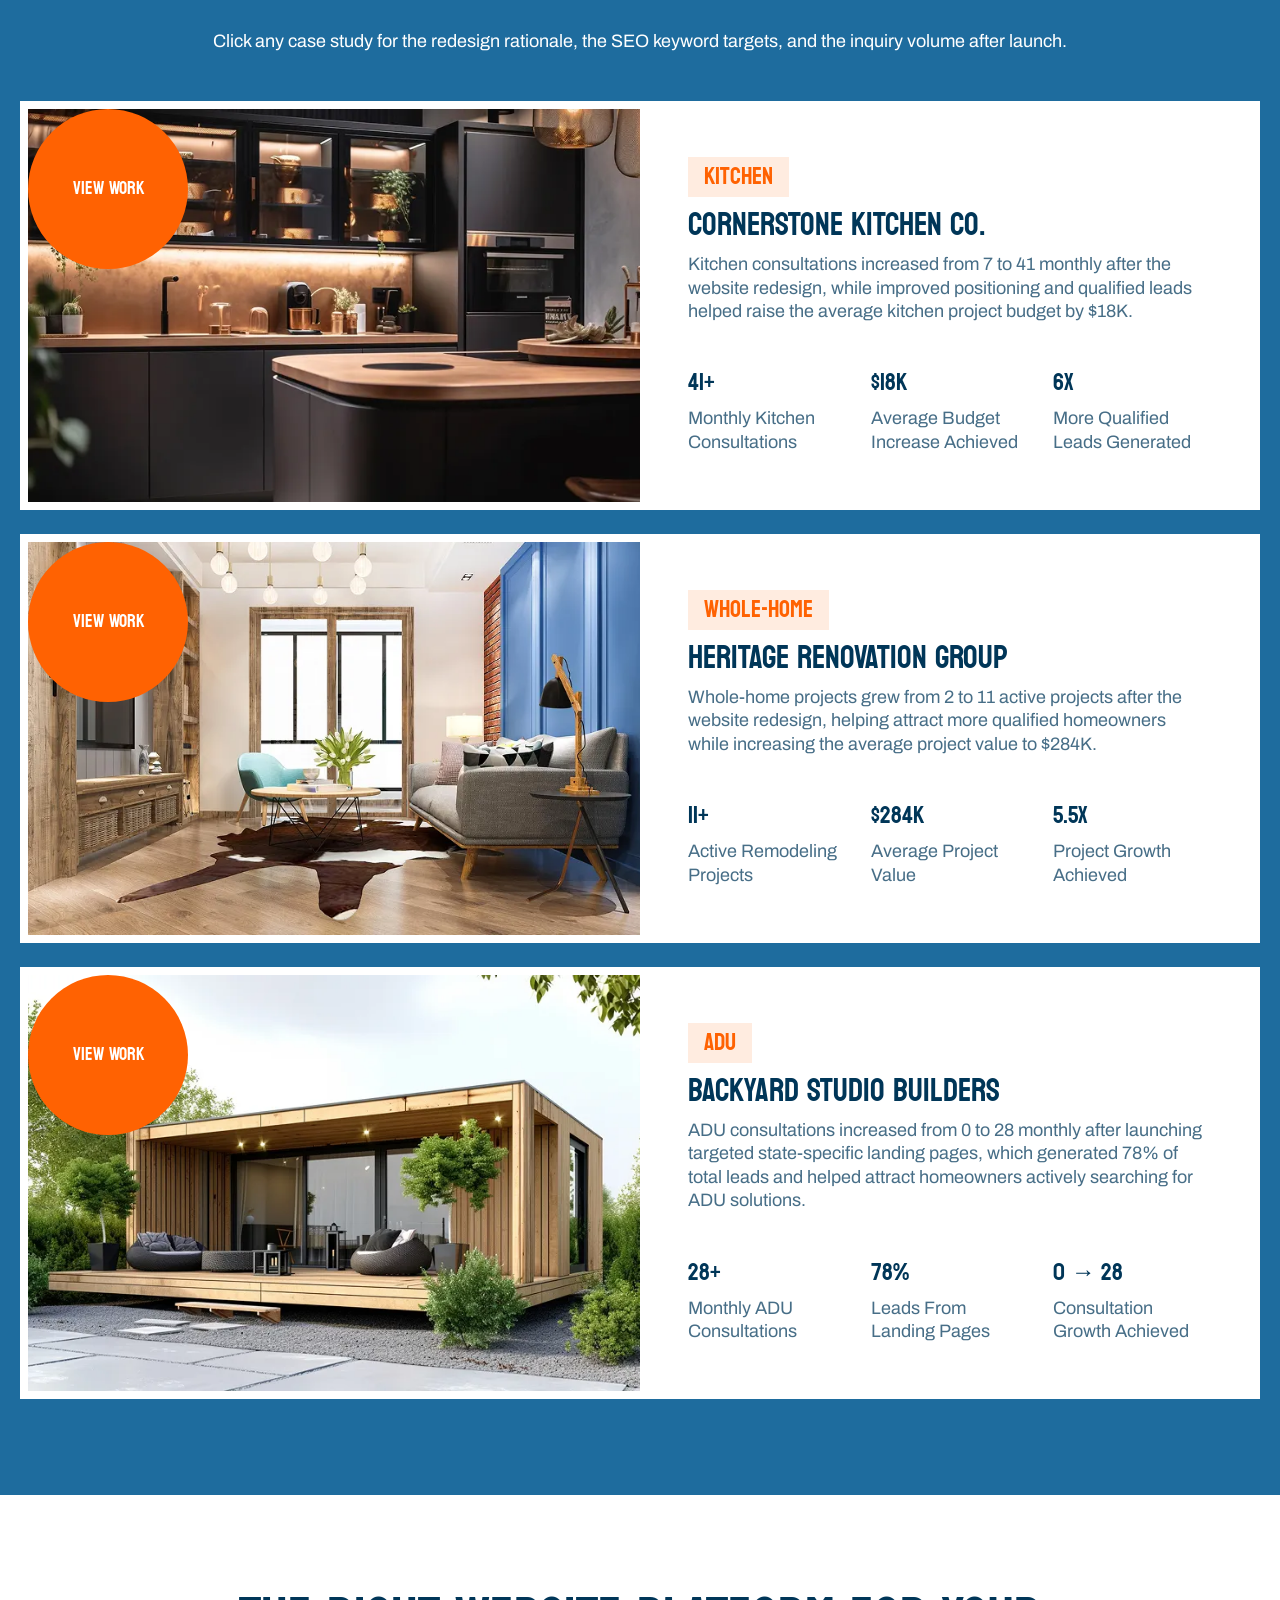
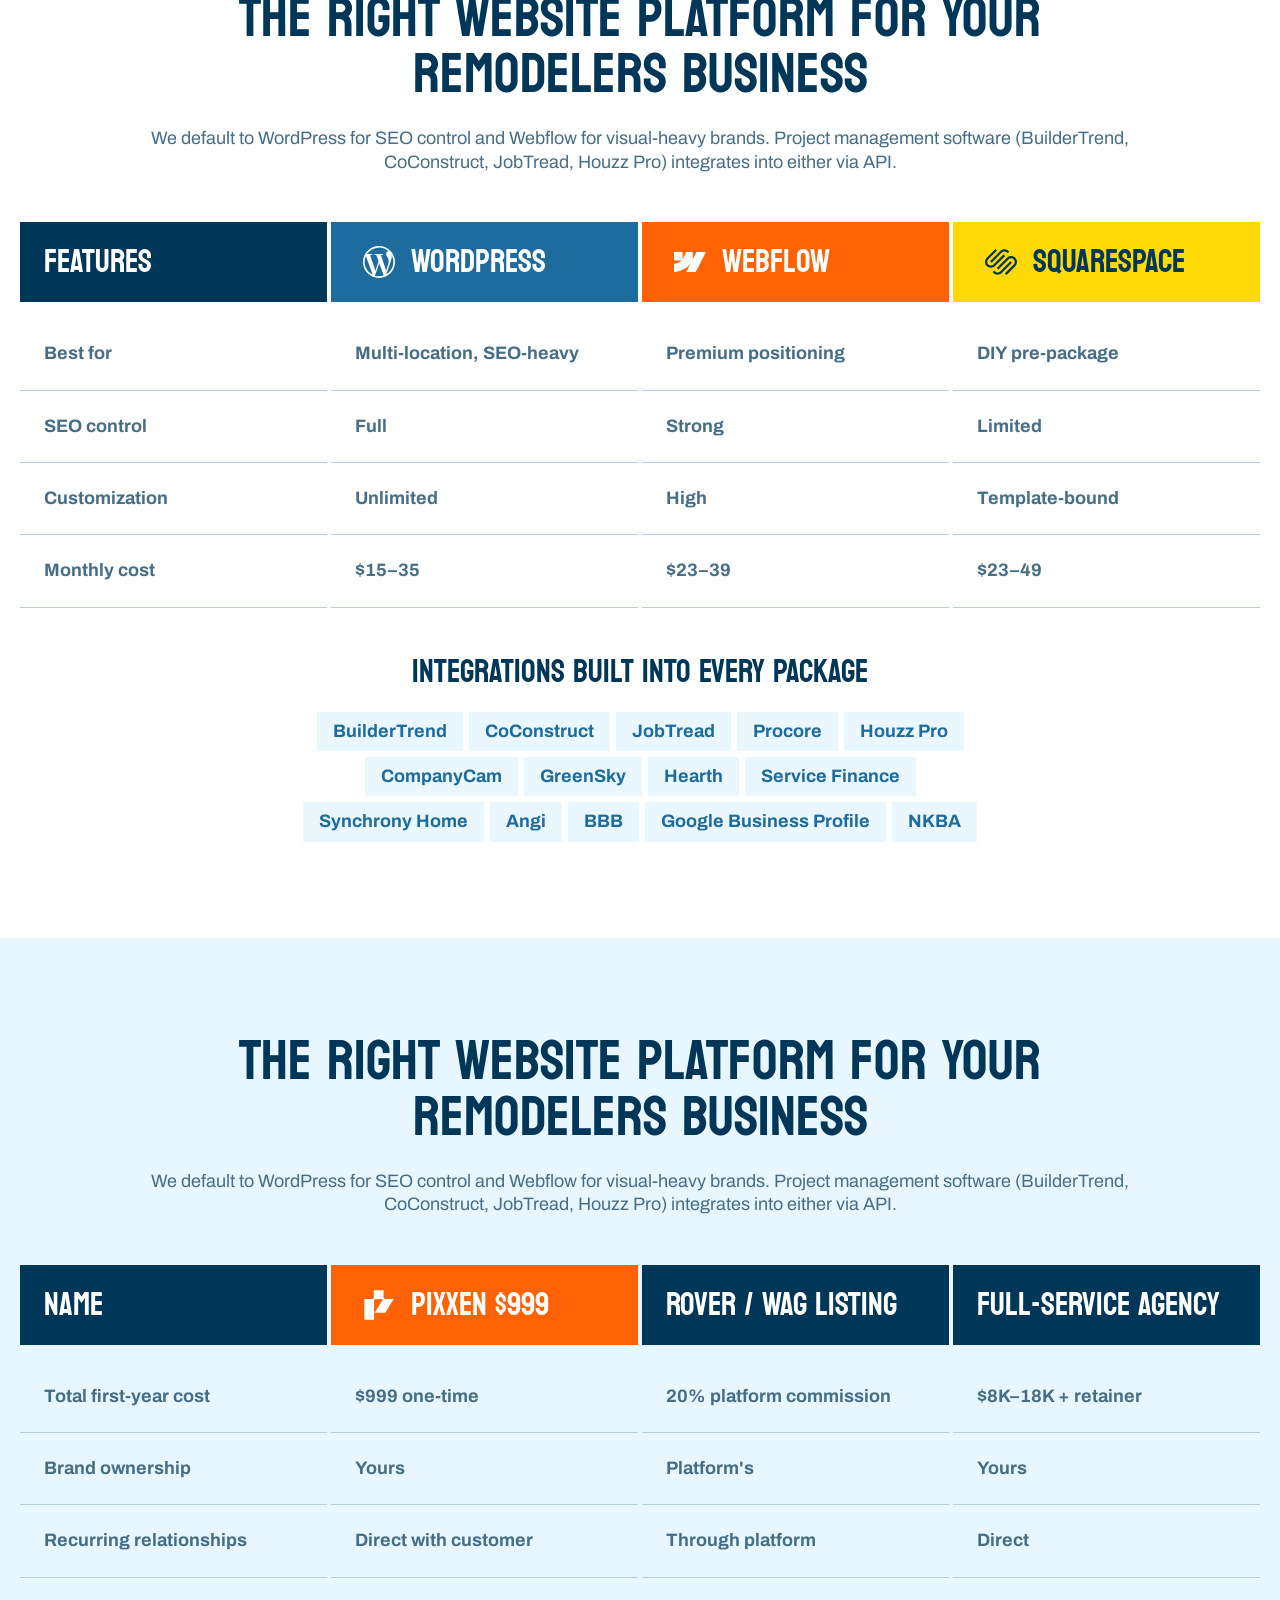
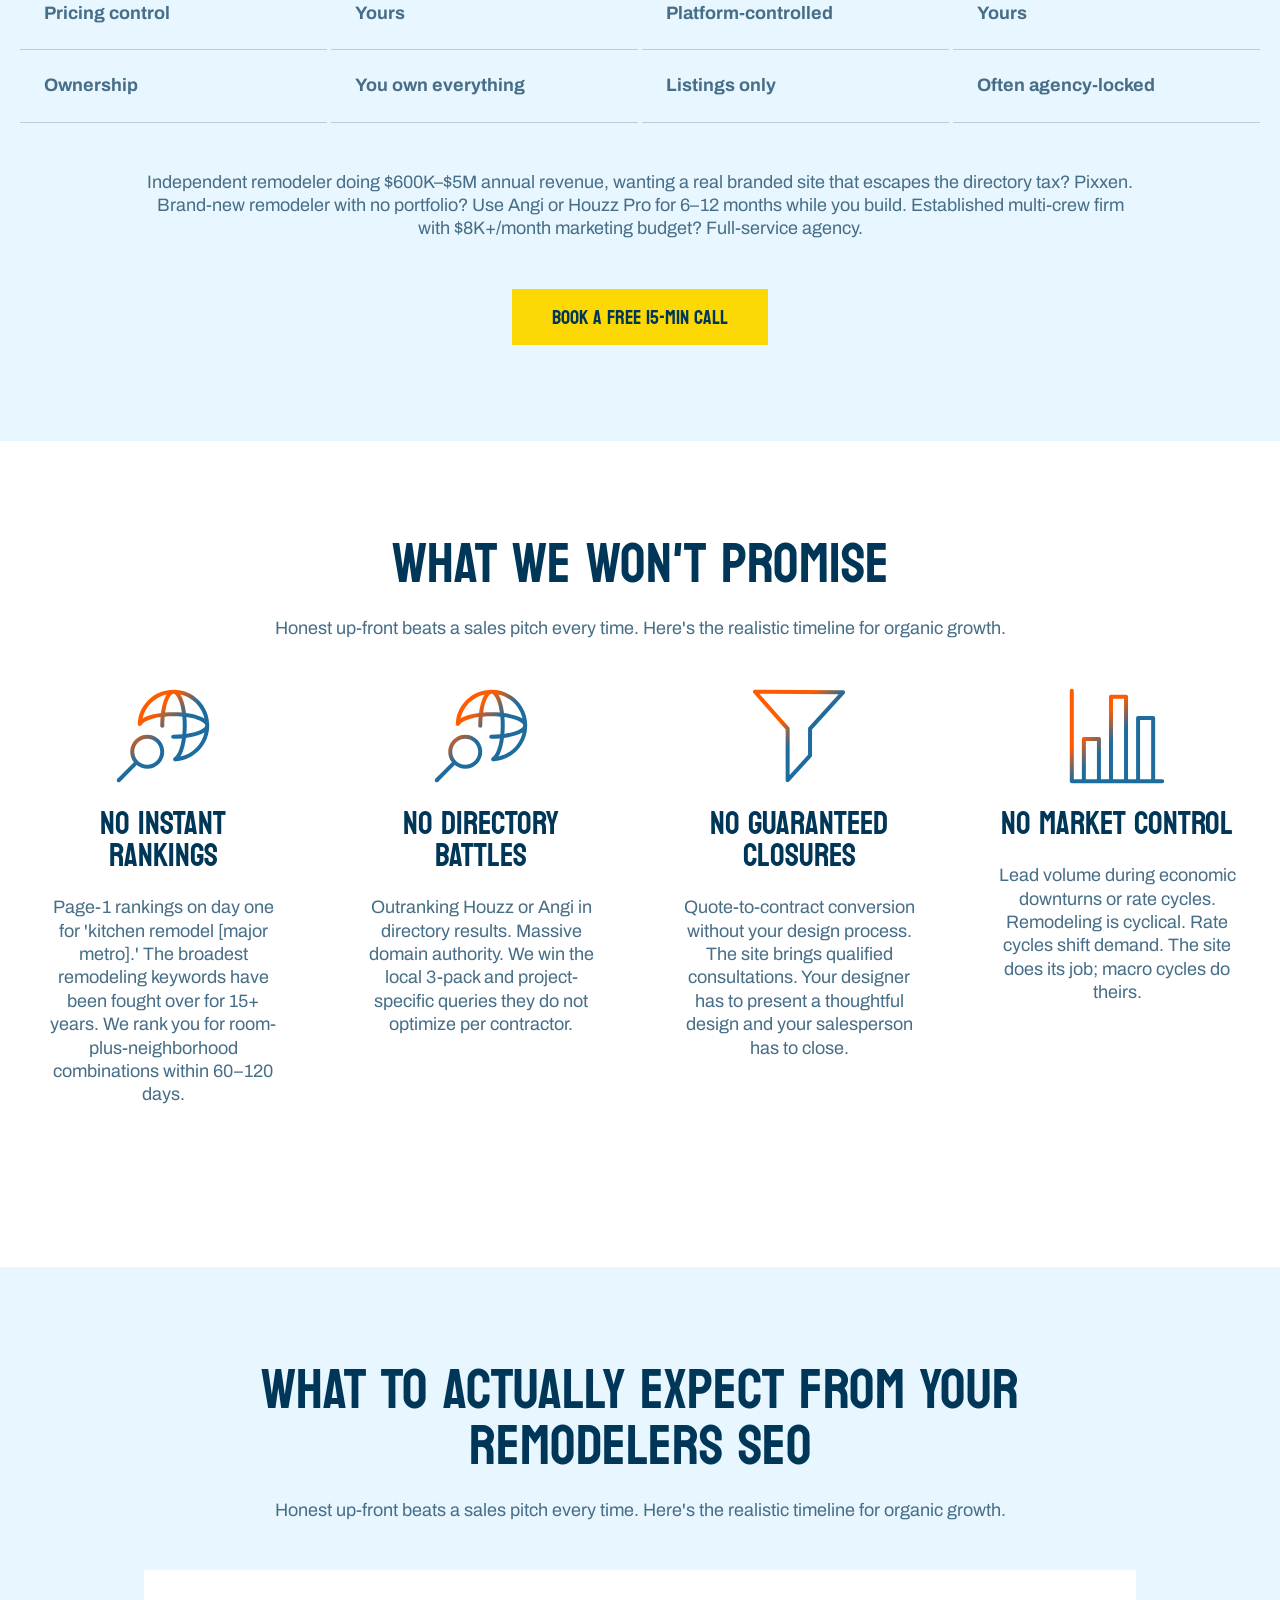
==== commit cc93f534: "responsive fixed for tabs" ====
--- a/index.html
+++ b/index.html
@@ -447,11 +447,12 @@
         <div class="lg:col-span-7 space-y-4 md:space-y-6 relative z-20 text-center lg:text-left max-w-200">
 
           <div
-            class="inline-block bg-[#FFECE0] text-[#FF6202] font-koulen font-koulen text-base sm:text-lg md:text-2xl leading-[100%] uppercase px-4 py-2">
+            class="inline-block bg-[#FFECE0] text-[#FF6202] font-koulen font-koulen text-base sm:text-lg md:text-2xl leading-[100%] uppercase px-2 py-1 md:px-4 md:py-2">
             USD 999 ONE-TIME
           </div>
 
-          <h1 class="font-koulen text-[#003658] text-[40px] sm:text-[50px] md:text-[60px] lg:text-[70px] leading-[100%] uppercase">
+          <h1
+            class="font-koulen text-[#003658] text-[40px] sm:text-[50px] md:text-[60px] lg:text-[70px] leading-[100%] uppercase">
             Home Remodeling Website That Turns Pinterest Visitors Into Contracts.
           </h1>
 
@@ -512,7 +513,8 @@
 
         <!-- Right -->
         <div class="lg:col-span-5 flex justify-end relative z-0">
-          <img src="assets/images/home-remodeling-banner-dot.png" alt="dot shape" class="w-32 sm:w-44 md:w-60 lg:w-auto max-w-full">
+          <img src="assets/images/home-remodeling-banner-dot.png" alt="dot shape"
+            class="w-54 md:w-70 lg:w-auto max-w-full">
         </div>
 
       </div>
@@ -604,13 +606,13 @@
       </div>
 
       <!-- 8 Reasons Grid -->
-      <div class="grid grid-cols-1 sm:grid-cols-2 lg:grid-cols-4 gap-x-4 md:gap-x-8 gap-y-6 md:gap-y-16 mb-8 md:mb-16">
+      <div class="grid grid-cols-1 sm:grid-cols-2 lg:grid-cols-3 xl:grid-cols-4 gap-x-4 md:gap-x-5 lg:gap-x-8 gap-y-6 md:gap-y-10 lg:gap-y-16 mb-8 md:mb-16">
 
         <!-- Item 1 -->
-        <div class="Home-remodeling-magnet-item flex flex-col items-center text-center px-6">
+        <div class="Home-remodeling-magnet-item flex flex-col items-center text-center px-3 lg:px-6">
           <!-- Tilted Badge Container -->
           <div class="Home-remodeling-magnet-item-svg mb-4 md:mb-6">
-            <img src="assets/images/Home-remodeling-reason-01.svg" alt="1" class="w-12 sm:w-16 md:w-24 object-contain">
+            <img src="assets/images/Home-remodeling-reason-01.svg" alt="1" class="w-12 sm:w-16 md:w-18 lg:w-24 object-contain">
           </div>
 
           <h3
@@ -626,10 +628,10 @@
         </div>
 
         <!-- Item 2 -->
-        <div class="Home-remodeling-magnet-item flex flex-col items-center text-center px-6">
+        <div class="Home-remodeling-magnet-item flex flex-col items-center text-center px-3 lg:px-6">
           <!-- Tilted Badge Container -->
           <div class="Home-remodeling-magnet-item-svg mb-4 md:mb-6">
-            <img src="assets/images/Home-remodeling-reason-02.svg" alt="2" class="w-12 sm:w-16 md:w-24 object-contain">
+            <img src="assets/images/Home-remodeling-reason-02.svg" alt="2" class="w-12 sm:w-16 md:w-18 lg:w-24 object-contain">
           </div>
 
           <h3
@@ -646,10 +648,10 @@
         </div>
 
         <!-- Item 3 -->
-        <div class="Home-remodeling-magnet-item flex flex-col items-center text-center px-6">
+        <div class="Home-remodeling-magnet-item flex flex-col items-center text-center px-3 lg:px-6">
           <!-- Tilted Badge Container -->
           <div class="Home-remodeling-magnet-item-svg mb-4 md:mb-6">
-            <img src="assets/images/Home-remodeling-reason-03.svg" alt="3" class="w-12 sm:w-16 md:w-24 object-contain">
+            <img src="assets/images/Home-remodeling-reason-03.svg" alt="3" class="w-12 sm:w-16 md:w-18 lg:w-24 object-contain">
           </div>
 
           <h3
@@ -665,10 +667,10 @@
         </div>
 
         <!-- Item 4 -->
-        <div class="Home-remodeling-magnet-item flex flex-col items-center text-center px-6">
+        <div class="Home-remodeling-magnet-item flex flex-col items-center text-center px-3 lg:px-6">
           <!-- Tilted Badge Container -->
           <div class="Home-remodeling-magnet-item-svg mb-4 md:mb-6">
-            <img src="assets/images/Home-remodeling-reason-04.svg" alt="4" class="w-12 sm:w-16 md:w-24 object-contain">
+            <img src="assets/images/Home-remodeling-reason-04.svg" alt="4" class="w-12 sm:w-16 md:w-18 lg:w-24 object-contain">
           </div>
 
           <h3
@@ -685,10 +687,10 @@
         </div>
 
         <!-- Item 5 -->
-        <div class="Home-remodeling-magnet-item flex flex-col items-center text-center px-6">
+        <div class="Home-remodeling-magnet-item flex flex-col items-center text-center px-3 lg:px-6">
           <!-- Tilted Badge Container -->
           <div class="Home-remodeling-magnet-item-svg mb-4 md:mb-6">
-            <img src="assets/images/Home-remodeling-reason-05.svg" alt="5" class="w-12 sm:w-16 md:w-24 object-contain">
+            <img src="assets/images/Home-remodeling-reason-05.svg" alt="5" class="w-12 sm:w-16 md:w-18 lg:w-24 object-contain">
           </div>
 
           <h3
@@ -705,10 +707,10 @@
         </div>
 
         <!-- Item 6 -->
-        <div class="Home-remodeling-magnet-item flex flex-col items-center text-center px-6">
+        <div class="Home-remodeling-magnet-item flex flex-col items-center text-center px-3 lg:px-6">
           <!-- Tilted Badge Container -->
           <div class="Home-remodeling-magnet-item-svg mb-4 md:mb-6">
-            <img src="assets/images/Home-remodeling-reason-06.svg" alt="6" class="w-12 sm:w-16 md:w-24 object-contain">
+            <img src="assets/images/Home-remodeling-reason-06.svg" alt="6" class="w-12 sm:w-16 md:w-18 lg:w-24 object-contain">
           </div>
 
           <h3
@@ -724,10 +726,10 @@
         </div>
 
         <!-- Item 7 -->
-        <div class="Home-remodeling-magnet-item flex flex-col items-center text-center px-6">
+        <div class="Home-remodeling-magnet-item flex flex-col items-center text-center px-3 lg:px-6">
           <!-- Tilted Badge Container -->
           <div class="Home-remodeling-magnet-item-svg mb-4 md:mb-6">
-            <img src="assets/images/Home-remodeling-reason-07.svg" alt="7" class="w-12 sm:w-16 md:w-24 object-contain">
+            <img src="assets/images/Home-remodeling-reason-07.svg" alt="7" class="w-12 sm:w-16 md:w-18 lg:w-24 object-contain">
           </div>
 
           <h3
@@ -744,10 +746,10 @@
         </div>
 
         <!-- Item 8 -->
-        <div class="Home-remodeling-magnet-item flex flex-col items-center text-center px-6">
+        <div class="Home-remodeling-magnet-item flex flex-col items-center text-center px-3 lg:px-6">
           <!-- Tilted Badge Container -->
           <div class="Home-remodeling-magnet-item-svg mb-4 md:mb-6">
-            <img src="assets/images/Home-remodeling-reason-08.svg" alt="8" class="w-12 sm:w-16 md:w-24 object-contain">
+            <img src="assets/images/Home-remodeling-reason-08.svg" alt="8" class="w-12 sm:w-16 md:w-18 lg:w-24 object-contain">
           </div>
 
           <h3
@@ -945,7 +947,7 @@
       </div>
 
       <!-- Timeline Grid with Extended Line -->
-      <div class="relative grid grid-cols-1 md:grid-cols-3 gap-8  items-start">
+      <div class="relative grid grid-cols-1 md:grid-cols-3 gap-5 lg:gap-8  items-start">
 
         <!-- Timeline Horizontal Line extended beyond cards on both sides -->
         <div class="hidden md:block absolute top-14 -left-12 -right-12 h-0.5 bg-[#1E6C9E] z-0"></div>
@@ -975,14 +977,14 @@
           </div>
 
           <!-- White Card Content -->
-          <div class="bg-white w-full p-6 md:p-8 lg:p-12  flex flex-col justify-between items-center text-center">
-            <div class="mb-4 md:mb-8">
+          <div class="bg-white w-full p-6 md:p-3 lg:p-12  flex flex-col justify-between items-center text-center">
+            <div class="mb-4 md:mb-6 lg:mb-8">
               <div class="font-koulen text-[#1E6C9E] text-[36px] md:text-[56px] leading-[100%]">50%</div>
               <div class="text-[#476E87] text-sm sm:text-base md:text-lg leading-[130%]">Due
                 at project start</div>
 
               <h3
-                class="font-koulen text-[#003658] text-lg md:text-xl lg:text-[32px] leading-[100%] uppercase mt-4 md:mt-8">
+                class="font-koulen text-[#003658] text-lg md:text-xl lg:text-[32px] leading-[100%] uppercase mt-4 lg:mt-8">
                 Brand Foundation
               </h3>
               <p class="text-[#476E87] text-sm sm:text-base md:text-lg font-normal leading-[130%] mt-3.5">
@@ -1024,14 +1026,14 @@
           </div>
 
           <!-- White Card Content -->
-          <div class="bg-white w-full p-6 md:p-8 lg:p-12  flex flex-col justify-between items-center text-center">
-            <div class="mb-4 md:mb-8">
+          <div class="bg-white w-full p-6 md:p-3 lg:p-12  flex flex-col justify-between items-center text-center">
+            <div class="mb-4 md:mb-6 lg:mb-8">
               <div class="font-koulen text-[#1E6C9E] text-[36px] md:text-[56px] leading-[100%]">25%</div>
               <div class="text-[#476E87] text-sm sm:text-base md:text-lg leading-[130%]">Due
                 at design approval</div>
 
               <h3
-                class="font-koulen text-[#003658] text-lg md:text-xl lg:text-[32px] leading-[100%] uppercase mt-4 md:mt-8">
+                class="font-koulen text-[#003658] text-lg md:text-xl lg:text-[32px] leading-[100%] uppercase mt-4 lg:mt-8">
                 Website Design
               </h3>
               <p class="text-[#476E87] text-sm sm:text-base md:text-lg font-normal leading-[130%] mt-3.5">
@@ -1073,14 +1075,14 @@
           </div>
 
           <!-- White Card Content -->
-          <div class="bg-white w-full p-6 md:p-8 lg:p-12  flex flex-col justify-between items-center text-center">
-            <div class="mb-4 md:mb-8">
+          <div class="bg-white w-full p-6 md:p-3 lg:p-12  flex flex-col justify-between items-center text-center">
+            <div class="mb-4 md:mb-6 lg:mb-8">
               <div class="font-koulen text-[#1E6C9E] text-[36px] md:text-[56px] leading-[100%]">25%</div>
               <div class="text-[#476E87] text-sm sm:text-base md:text-lg leading-[130%]">Due
                 at launch</div>
 
               <h3
-                class="font-koulen text-[#003658] text-lg md:text-xl lg:text-[32px] leading-[100%] uppercase mt-4 md:mt-8">
+                class="font-koulen text-[#003658] text-lg md:text-xl lg:text-[32px] leading-[100%] uppercase mt-4 lg:mt-8">
                 Launch and Support
               </h3>
               <p class="text-[#476E87] text-sm sm:text-base md:text-lg font-normal leading-[130%] mt-3.5">
@@ -1133,13 +1135,13 @@
       </div>
 
       <!--  Grid wrap -->
-      <div class="grid grid-cols-1 sm:grid-cols-2 lg:grid-cols-4 gap-x-4 md:gap-x-8 gap-y-6 md:gap-y-16 mb-8 md:mb-16">
+      <div class="grid grid-cols-1 sm:grid-cols-2 lg:grid-cols-3 xl:grid-cols-4 gap-x-4 md:gap-x-5 lg:gap-x-8 gap-y-6 md:gap-y-10 lg:gap-y-16 mb-8 md:mb-16">
 
         <!-- Item 1 -->
-        <div class="Home-remodeling-magnet-item flex flex-col items-center text-center px-6">
+        <div class="Home-remodeling-magnet-item flex flex-col items-center text-center px-3 lg:px-6">
           <!-- Tilted Badge Container -->
           <div class="Home-remodeling-magnet-item-svg mb-4 md:mb-6">
-            <img src="assets/images/home-remodel-feature-1.svg" alt="1" class="w-12 sm:w-16 md:w-24 object-contain">
+            <img src="assets/images/home-remodel-feature-1.svg" alt="1" class="w-12 sm:w-16 md:w-18 lg:w-24 object-contain">
           </div>
 
           <h3
@@ -1154,10 +1156,10 @@
           </p>
         </div>
         <!-- Item 2 -->
-        <div class="Home-remodeling-magnet-item flex flex-col items-center text-center px-6">
+        <div class="Home-remodeling-magnet-item flex flex-col items-center text-center px-3 lg:px-6">
           <!-- Tilted Badge Container -->
           <div class="Home-remodeling-magnet-item-svg mb-4 md:mb-6">
-            <img src="assets/images/home-remodel-feature-2.svg" alt="2" class="w-12 sm:w-16 md:w-24 object-contain">
+            <img src="assets/images/home-remodel-feature-2.svg" alt="2" class="w-12 sm:w-16 md:w-18 lg:w-24 object-contain">
           </div>
 
           <h3
@@ -1172,10 +1174,10 @@
           </p>
         </div>
         <!-- Item 3 -->
-        <div class="Home-remodeling-magnet-item flex flex-col items-center text-center px-6">
+        <div class="Home-remodeling-magnet-item flex flex-col items-center text-center px-3 lg:px-6">
           <!-- Tilted Badge Container -->
           <div class="Home-remodeling-magnet-item-svg mb-4 md:mb-6">
-            <img src="assets/images/home-remodel-feature-3.svg" alt="3" class="w-12 sm:w-16 md:w-24 object-contain">
+            <img src="assets/images/home-remodel-feature-3.svg" alt="3" class="w-12 sm:w-16 md:w-18 lg:w-24 object-contain">
           </div>
 
           <h3
@@ -1191,10 +1193,10 @@
           </p>
         </div>
         <!-- Item 4 -->
-        <div class="Home-remodeling-magnet-item flex flex-col items-center text-center px-6">
+        <div class="Home-remodeling-magnet-item flex flex-col items-center text-center px-3 lg:px-6">
           <!-- Tilted Badge Container -->
           <div class="Home-remodeling-magnet-item-svg mb-4 md:mb-6">
-            <img src="assets/images/home-remodel-feature-4.svg" alt="4" class="w-12 sm:w-16 md:w-24 object-contain">
+            <img src="assets/images/home-remodel-feature-4.svg" alt="4" class="w-12 sm:w-16 md:w-18 lg:w-24 object-contain">
           </div>
 
           <h3
@@ -1209,10 +1211,10 @@
           </p>
         </div>
         <!-- Item 5 -->
-        <div class="Home-remodeling-magnet-item flex flex-col items-center text-center px-6">
+        <div class="Home-remodeling-magnet-item flex flex-col items-center text-center px-3 lg:px-6">
           <!-- Tilted Badge Container -->
           <div class="Home-remodeling-magnet-item-svg mb-4 md:mb-6">
-            <img src="assets/images/home-remodel-feature-5.svg" alt="5" class="w-12 sm:w-16 md:w-24 object-contain">
+            <img src="assets/images/home-remodel-feature-5.svg" alt="5" class="w-12 sm:w-16 md:w-18 lg:w-24 object-contain">
           </div>
 
           <h3
@@ -1227,10 +1229,10 @@
           </p>
         </div>
         <!-- Item 6 -->
-        <div class="Home-remodeling-magnet-item flex flex-col items-center text-center px-6">
+        <div class="Home-remodeling-magnet-item flex flex-col items-center text-center px-3 lg:px-6">
           <!-- Tilted Badge Container -->
           <div class="Home-remodeling-magnet-item-svg mb-4 md:mb-6">
-            <img src="assets/images/home-remodel-feature-6.svg" alt="6" class="w-12 sm:w-16 md:w-24 object-contain">
+            <img src="assets/images/home-remodel-feature-6.svg" alt="6" class="w-12 sm:w-16 md:w-18 lg:w-24 object-contain">
           </div>
 
           <h3
@@ -1245,10 +1247,10 @@
           </p>
         </div>
         <!-- Item 7 -->
-        <div class="Home-remodeling-magnet-item flex flex-col items-center text-center px-6">
+        <div class="Home-remodeling-magnet-item flex flex-col items-center text-center px-3 lg:px-6">
           <!-- Tilted Badge Container -->
           <div class="Home-remodeling-magnet-item-svg mb-4 md:mb-6">
-            <img src="assets/images/home-remodel-feature-7.svg" alt="7" class="w-12 sm:w-16 md:w-24 object-contain">
+            <img src="assets/images/home-remodel-feature-7.svg" alt="7" class="w-12 sm:w-16 md:w-18 lg:w-24 object-contain">
           </div>
 
           <h3
@@ -1263,10 +1265,10 @@
           </p>
         </div>
         <!-- Item 8 -->
-        <div class="Home-remodeling-magnet-item flex flex-col items-center text-center px-6">
+        <div class="Home-remodeling-magnet-item flex flex-col items-center text-center px-3 lg:px-6">
           <!-- Tilted Badge Container -->
           <div class="Home-remodeling-magnet-item-svg mb-4 md:mb-6">
-            <img src="assets/images/home-remodel-feature-8.svg" alt="8" class="w-12 sm:w-16 md:w-24 object-contain">
+            <img src="assets/images/home-remodel-feature-8.svg" alt="8" class="w-12 sm:w-16 md:w-18 lg:w-24 object-contain">
           </div>
 
           <h3
@@ -1321,7 +1323,7 @@
           <!-- Image -->
           <div class="order-1 lg:order-2 col-span-2 lg:col-span-1 justify-self-center">
             <img src="assets/images/Home-remodeling-niche-01.png" alt="Kitchen remodeling specialist"
-              class="w-full max-w-[160px] lg:max-w-[328px] rotate-[-15deg] transition-transform duration-500 ease-out group-hover:rotate-0" />
+              class="w-full max-w-40 md:max-w-56.25 lg:max-w-82 transition-transform duration-500 ease-out group-hover:rotate-0" />
           </div>
 
           <!-- Description -->
@@ -1348,7 +1350,7 @@
           <!-- Image -->
           <div class="order-1 lg:order-2 col-span-2 lg:col-span-1 justify-self-center">
             <img src="assets/images/Home-remodeling-niche-02.png" alt="Bathroom remodeling specialist"
-              class="w-full max-w-[160px] lg:max-w-[328px] rotate-[-15deg] transition-transform duration-500 ease-out group-hover:rotate-0" />
+              class="w-full max-w-40 md:max-w-56.25 lg:max-w-82 transition-transform duration-500 ease-out group-hover:rotate-0" />
           </div>
 
           <!-- Description -->
@@ -1374,7 +1376,7 @@
           <!-- Image -->
           <div class="order-1 lg:order-2 col-span-2 lg:col-span-1 justify-self-center">
             <img src="assets/images/Home-remodeling-niche-03.png" alt="Whole-home remodeler"
-              class="w-full max-w-[160px] lg:max-w-[328px] rotate-[-15deg] transition-transform duration-500 ease-out group-hover:rotate-0" />
+              class="w-full max-w-40 md:max-w-56.25 lg:max-w-82 transition-transform duration-500 ease-out group-hover:rotate-0" />
           </div>
 
           <!-- Description -->
@@ -1400,7 +1402,7 @@
           <!-- Image -->
           <div class="order-1 lg:order-2 col-span-2 lg:col-span-1 justify-self-center">
             <img src="assets/images/Home-remodeling-niche-04.png" alt="Basement finishing specialist"
-              class="w-full max-w-[160px] lg:max-w-[328px] rotate-[-15deg] transition-transform duration-500 ease-out group-hover:rotate-0" />
+              class="w-full max-w-40 md:max-w-56.25 lg:max-w-82 transition-transform duration-500 ease-out group-hover:rotate-0" />
           </div>
 
           <!-- Description -->
@@ -1426,7 +1428,7 @@
           <!-- Image -->
           <div class="order-1 lg:order-2 col-span-2 lg:col-span-1 justify-self-center">
             <img src="assets/images/Home-remodeling-niche-05.png" alt="Addition specialist"
-              class="w-full max-w-[160px] lg:max-w-[328px] rotate-[-15deg] transition-transform duration-500 ease-out group-hover:rotate-0" />
+              class="w-full max-w-40 md:max-w-56.25 lg:max-w-82 transition-transform duration-500 ease-out group-hover:rotate-0" />
           </div>
 
           <!-- Description -->
@@ -1452,7 +1454,7 @@
           <!-- Image -->
           <div class="order-1 lg:order-2 col-span-2 lg:col-span-1 justify-self-center">
             <img src="assets/images/Home-remodeling-niche-06.png" alt="ADU and accessory dwelling specialist"
-              class="w-full max-w-[160px] lg:max-w-[328px] rotate-[-15deg] transition-transform duration-500 ease-out group-hover:rotate-0" />
+              class="w-full max-w-40 md:max-w-56.25 lg:max-w-82 transition-transform duration-500 ease-out group-hover:rotate-0" />
           </div>
 
           <!-- Description -->
@@ -1478,7 +1480,7 @@
           <!-- Image -->
           <div class="order-1 lg:order-2 col-span-2 lg:col-span-1 justify-self-center">
             <img src="assets/images/Home-remodeling-niche-07.png" alt="Outdoor living specialist"
-              class="w-full max-w-[160px] lg:max-w-[328px] rotate-[-15deg] transition-transform duration-500 ease-out group-hover:rotate-0" />
+              class="w-full max-w-40 md:max-w-56.25 lg:max-w-82 transition-transform duration-500 ease-out group-hover:rotate-0" />
           </div>
 
           <!-- Description -->
@@ -1504,7 +1506,7 @@
           <!-- Image -->
           <div class="order-1 lg:order-2 col-span-2 lg:col-span-1 justify-self-center">
             <img src="assets/images/Home-remodeling-niche-08.png" alt="Aging-in-place specialist"
-              class="w-full max-w-[160px] lg:max-w-[328px] rotate-[-15deg] transition-transform duration-500 ease-out group-hover:rotate-0" />
+              class="w-full max-w-40 md:max-w-56.25 lg:max-w-82 transition-transform duration-500 ease-out group-hover:rotate-0" />
           </div>
 
           <!-- Description -->
@@ -1628,7 +1630,7 @@
 
           <!-- Icon (Grid / Hash) -->
           <div>
-            <img src="assets/images/Home-remodeling-discovery-01.svg" alt="Discovery" class="w-24  object-contain">
+            <img src="assets/images/Home-remodeling-discovery-01.svg" alt="Discovery" class="w-12 sm:w-16 md:w-18 lg:w-24 object-contain">
           </div>
 
           <!-- Content -->
@@ -1655,7 +1657,7 @@
 
           <!-- Icon (Grid / Hash) -->
           <div>
-            <img src="assets/images/Home-remodeling-discovery-02.svg" alt="Brand + design" class="w-24  object-contain">
+            <img src="assets/images/Home-remodeling-discovery-02.svg" alt="Brand + design" class="w-12 sm:w-16 md:w-18 lg:w-24 object-contain">
           </div>
 
           <!-- Content -->
@@ -1681,7 +1683,7 @@
 
           <!-- Icon (Grid / Hash) -->
           <div>
-            <img src="assets/images/Home-remodeling-discovery-03.svg" alt="Build + SEO" class="w-24  object-contain">
+            <img src="assets/images/Home-remodeling-discovery-03.svg" alt="Build + SEO" class="w-12 sm:w-16 md:w-18 lg:w-24 object-contain">
           </div>
 
           <!-- Content -->
@@ -1707,7 +1709,7 @@
 
           <!-- Icon (Grid / Hash) -->
           <div>
-            <img src="assets/images/Home-remodeling-discovery-04.svg" alt="Launch + GBP" class="w-24  object-contain">
+            <img src="assets/images/Home-remodeling-discovery-04.svg" alt="Launch + GBP" class="w-12 sm:w-16 md:w-18 lg:w-24 object-contain">
           </div>
 
           <!-- Content -->
@@ -1748,21 +1750,20 @@
       <div id="home-remodel-works-grid" class="flex flex-col gap-3 sm:gap-4 md:gap-6">
 
         <!-- Case study -->
-        <a href="case-study-details.html" class="home-remodel-work-card group block bg-white  p-1 md:p-2">
-
-          <div class="grid lg:grid-cols-12 items-stretch">
+        <a href="case-study-details.html" class="home-remodel-work-card group block bg-white p-1 md:p-2">
+
+          <div class="grid md:grid-cols-12 items-stretch">
 
             <!-- Image -->
-            <div class="lg:col-span-6 h-full">
+            <div class="md:col-span-5 lg:col-span-6 h-full">
 
               <div
-                class="home-remodel-work-media relative overflow-hidden  cursor-none bg-[#FFF8EA] h-44 mg:h-65 sm:h-auto sm:aspect-video lg:aspect-auto lg:h-full">
+                class="home-remodel-work-media relative overflow-hidden cursor-none bg-[#FFF8EA] h-44 md:h-65 sm:h-auto sm:aspect-video md:aspect-auto md:h-full">
 
                 <img src="assets/images/Home-remodel-project-01.webp" alt="Cornerstone Kitchen Co."
                   class="absolute inset-0 w-full h-full object-cover transition-transform duration-800 ease-out group-hover:scale-[1.06]">
 
-                <span class="absolute inset-0 bg-black/0 group-hover:bg-black/20 transition-colors duration-500">
-                </span>
+                <span class="absolute inset-0 bg-black/0 group-hover:bg-black/20 transition-colors duration-500"></span>
 
                 <span
                   class="home-remodel-view-work absolute left-0 top-0 z-10 flex h-27.5 w-27.5 md:h-35 md:w-35 lg:h-40 lg:w-40 items-center justify-center rounded-full bg-[#FF6202] text-white font-koulen text-lg pointer-events-none will-change-transform">
@@ -1774,7 +1775,7 @@
             </div>
 
             <!-- Content -->
-            <div class="lg:col-span-6 flex flex-col items-start p-2 sm:p-3 md:p-6 lg:p-12">
+            <div class="md:col-span-7 lg:col-span-6 flex flex-col items-start p-2 sm:p-3 md:p-6 lg:p-12">
 
               <span
                 class="bg-[#FFECE0] text-[#FF6202] font-koulen text-sm sm:text-lg md:text-2xl leading-[100%] uppercase px-4 py-2 mb-3">
@@ -1788,9 +1789,8 @@
 
               <p class="mt-3 text-[#476E87] text-sm sm:text-base md:text-lg font-normal leading-[130%]">
                 Kitchen consultations increased from 7 to 41 monthly after the
-                website redesign, while improved
-                positioning and qualified leads helped raise the average
-                kitchen project budget by $18K.
+                website redesign, while improved positioning and qualified leads
+                helped raise the average kitchen project budget by $18K.
               </p>
 
               <!-- Project Metrics -->
@@ -1808,6 +1808,7 @@
                   </p>
 
                 </div>
+
                 <!-- Item 2 -->
                 <div class="home-remodel-magnet-item">
 
@@ -1820,6 +1821,7 @@
                   </p>
 
                 </div>
+
                 <!-- Item 3 -->
                 <div class="home-remodel-magnet-item">
 
@@ -1841,22 +1843,22 @@
 
         </a>
 
+
         <!-- Case study -->
-        <a href="case-study-details.html" class="home-remodel-work-card group block bg-white  p-1 md:p-2">
-
-          <div class="grid lg:grid-cols-12 items-stretch">
+        <a href="case-study-details.html" class="home-remodel-work-card group block bg-white p-1 md:p-2">
+
+          <div class="grid md:grid-cols-12 items-stretch">
 
             <!-- Image -->
-            <div class="lg:col-span-6 h-full">
+            <div class="md:col-span-5 lg:col-span-6 h-full">
 
               <div
-                class="home-remodel-work-media relative overflow-hidden  cursor-none bg-[#FFF8EA] h-44 mg:h-65 sm:h-auto sm:aspect-video lg:aspect-auto lg:h-full">
+                class="home-remodel-work-media relative overflow-hidden cursor-none bg-[#FFF8EA] h-44 md:h-65 sm:h-auto sm:aspect-video md:aspect-auto md:h-full">
 
                 <img src="assets/images/Home-remodel-project-02.webp" alt="Heritage Renovation Group"
                   class="absolute inset-0 w-full h-full object-cover transition-transform duration-800 ease-out group-hover:scale-[1.06]">
 
-                <span class="absolute inset-0 bg-black/0 group-hover:bg-black/20 transition-colors duration-500">
-                </span>
+                <span class="absolute inset-0 bg-black/0 group-hover:bg-black/20 transition-colors duration-500"></span>
 
                 <span
                   class="home-remodel-view-work absolute left-0 top-0 z-10 flex h-27.5 w-27.5 md:h-35 md:w-35 lg:h-40 lg:w-40 items-center justify-center rounded-full bg-[#FF6202] text-white font-koulen text-lg pointer-events-none will-change-transform">
@@ -1868,7 +1870,7 @@
             </div>
 
             <!-- Content -->
-            <div class="lg:col-span-6 flex flex-col items-start p-2 sm:p-3 md:p-6 lg:p-12">
+            <div class="md:col-span-7 lg:col-span-6 flex flex-col items-start p-2 sm:p-3 md:p-6 lg:p-12">
 
               <span
                 class="bg-[#FFECE0] text-[#FF6202] font-koulen text-sm sm:text-lg md:text-2xl leading-[100%] uppercase px-4 py-2 mb-3">
@@ -1902,6 +1904,7 @@
                   </p>
 
                 </div>
+
                 <!-- Item 2 -->
                 <div class="home-remodel-magnet-item">
 
@@ -1914,6 +1917,7 @@
                   </p>
 
                 </div>
+
                 <!-- Item 3 -->
                 <div class="home-remodel-magnet-item">
 
@@ -1935,22 +1939,22 @@
 
         </a>
 
+
         <!-- Case study -->
-        <a href="case-study-details.html" class="home-remodel-work-card group block bg-white  p-1 md:p-2">
-
-          <div class="grid lg:grid-cols-12 items-stretch">
+        <a href="case-study-details.html" class="home-remodel-work-card group block bg-white p-1 md:p-2">
+
+          <div class="grid md:grid-cols-12 items-stretch">
 
             <!-- Image -->
-            <div class="lg:col-span-6 h-full">
+            <div class="md:col-span-5 lg:col-span-6 h-full">
 
               <div
-                class="home-remodel-work-media relative overflow-hidden  cursor-none bg-[#FFF8EA] h-44 mg:h-65 sm:h-auto sm:aspect-video lg:aspect-auto lg:h-full">
+                class="home-remodel-work-media relative overflow-hidden cursor-none bg-[#FFF8EA] h-44 md:h-65 sm:h-auto sm:aspect-video md:aspect-auto md:h-full">
 
                 <img src="assets/images/Home-remodel-project-03.webp" alt="Backyard Studio Builders"
                   class="absolute inset-0 w-full h-full object-cover transition-transform duration-800 ease-out group-hover:scale-[1.06]">
 
-                <span class="absolute inset-0 bg-black/0 group-hover:bg-black/20 transition-colors duration-500">
-                </span>
+                <span class="absolute inset-0 bg-black/0 group-hover:bg-black/20 transition-colors duration-500"></span>
 
                 <span
                   class="home-remodel-view-work absolute left-0 top-0 z-10 flex h-27.5 w-27.5 md:h-35 md:w-35 lg:h-40 lg:w-40 items-center justify-center rounded-full bg-[#FF6202] text-white font-koulen text-lg pointer-events-none will-change-transform">
@@ -1962,7 +1966,7 @@
             </div>
 
             <!-- Content -->
-            <div class="lg:col-span-6 flex flex-col items-start p-2 sm:p-3 md:p-6 lg:p-12">
+            <div class="md:col-span-7 lg:col-span-6 flex flex-col items-start p-2 sm:p-3 md:p-6 lg:p-12">
 
               <span
                 class="bg-[#FFECE0] text-[#FF6202] font-koulen text-sm sm:text-lg md:text-2xl leading-[100%] uppercase px-4 py-2 mb-3">
@@ -1996,6 +2000,7 @@
                   </p>
 
                 </div>
+
                 <!-- Item 2 -->
                 <div class="home-remodel-magnet-item">
 
@@ -2008,6 +2013,7 @@
                   </p>
 
                 </div>
+
                 <!-- Item 3 -->
                 <div class="home-remodel-magnet-item">
 
@@ -2028,6 +2034,7 @@
           </div>
 
         </a>
+
 
       </div>
 
@@ -2061,7 +2068,7 @@
           <div class="grid grid-cols-4 gap-1 items-stretch mb-2 md:mb-4">
 
             <!-- Features -->
-            <div class="bg-[#003658] p-2 sm:p-3 md:p-6 flex items-center ">
+            <div class="bg-[#003658] p-2 sm:p-3 md:p-4 lg:p-6 flex items-center ">
               <span
                 class="font-koulen text-white text-lg sm:text-xl md:text-2xl lg:text-[32px] leading-[100%] uppercase whitespace-nowrap">
                 Features
@@ -2069,9 +2076,9 @@
             </div>
 
             <!-- WordPress -->
-            <div class="bg-[#1E6C9E] p-2 sm:p-3 md:p-6 flex items-center gap-1 sm:gap-2">
+            <div class="bg-[#1E6C9E] p-2 sm:p-3 md:p-4 lg:p-6 flex items-center gap-1 sm:gap-2">
               <img src="assets/images/Home-remodeling-wordpress.svg" alt="WordPress"
-                class="w-5 h-5 sm:w-5 sm:h-8 md:w-12 md:h-12 shrink-0">
+                class="w-5 h-5 sm:w-5 sm:h-8 md:w-10 lg:w-12  shrink-0">
               <span
                 class="font-koulen text-white text-lg sm:text-xl md:text-2xl lg:text-[32px]  leading-[100%] uppercase whitespace-nowrap">
                 WordPress
@@ -2079,18 +2086,18 @@
             </div>
 
             <!-- Webflow -->
-            <div class="bg-[#FF6202] p-2 sm:p-3 md:p-6 flex items-center gap-1 sm:gap-2">
+            <div class="bg-[#FF6202] p-2 sm:p-3 md:p-4 lg:p-6 flex items-center gap-1 sm:gap-2">
               <img src="assets/images/Home-remodeling-webflow.svg" alt="Webflow"
-                class="w-5 h-5 sm:w-5 sm:h-8 md:w-12 md:h-12 shrink-0">
+                class="w-5 h-5 sm:w-5 sm:h-8 md:w-10 lg:w-12  shrink-0">
               <span
                 class="font-koulen text-white text-lg sm:text-xl md:text-2xl lg:text-[32px]  leading-[100%] uppercase whitespace-nowrap">
                 Webflow
               </span>
             </div>
             <!-- Squarespace -->
-            <div class="bg-[#FCD907] p-2 sm:p-3 md:p-6 flex items-center gap-1 sm:gap-2">
+            <div class="bg-[#FCD907] p-2 sm:p-3 md:p-4 lg:p-6 flex items-center gap-1 sm:gap-2">
               <img src="assets/images/Home-remodeling-squarespace.svg" alt="Squarespace"
-                class="w-5 h-5 sm:w-5 sm:h-8 md:w-12 md:h-12 shrink-0">
+                class="w-5 h-5 sm:w-5 sm:h-8 md:w-10 lg:w-12  shrink-0">
               <span
                 class="font-koulen text-[#003658] text-lg sm:text-xl md:text-2xl lg:text-[32px]  leading-[100%] uppercase whitespace-nowrap">
                 Squarespace
@@ -2168,6 +2175,8 @@
           </div>
         </div>
 
+      </div>
+      
         <!-- Bottom Integrations List Section -->
         <div class="mt-6 md:mt-12 flex flex-col items-center">
           <!-- Subsection Small Header -->
@@ -2236,8 +2245,6 @@
             </span>
           </div>
         </div>
-
-      </div>
   </section>
   <!-- The Right Website Platform for Your Remodelers Business (Platform) -->
 
@@ -2267,7 +2274,7 @@
           <div class="grid grid-cols-4 gap-1 items-stretch mb-2 md:mb-4">
 
             <!-- Name -->
-            <div class="bg-[#003658] p-2 sm:p-3 md:p-6 flex items-center ">
+            <div class="bg-[#003658] p-2 sm:p-3 md:p-4 lg:p-6 flex items-center ">
               <span
                 class="font-koulen text-white text-lg sm:text-xl md:text-2xl lg:text-[32px] leading-[100%] uppercase whitespace-nowrap">
                 Name
@@ -2275,9 +2282,9 @@
             </div>
 
             <!-- Pixxen -->
-            <div class="bg-[#FF6202] p-2 sm:p-3 md:p-6 flex items-center gap-1 sm:gap-2">
+            <div class="bg-[#FF6202] p-2 sm:p-3 md:p-4 lg:p-6 flex items-center gap-1 sm:gap-2">
               <img src="assets/images/Home-remodeling-pixxen-p.svg" alt="Pixxen"
-                class="w-5 h-5 sm:w-5 sm:h-8 md:w-12 md:h-12 shrink-0">
+                class="w-5 h-5 sm:w-5 sm:h-8 md:w-10 lg:w-12  shrink-0">
               <span
                 class="font-koulen text-white text-lg sm:text-xl md:text-2xl lg:text-[32px]  leading-[100%] uppercase whitespace-nowrap">
                 Pixxen $999
@@ -2285,14 +2292,14 @@
             </div>
 
             <!-- Rover / Wag listing -->
-            <div class="bg-[#003658] p-2 sm:p-3 md:p-6 flex items-center ">
+            <div class="bg-[#003658] p-2 sm:p-3 md:p-4 lg:p-6 flex items-center ">
               <span
                 class="font-koulen text-white text-lg sm:text-xl md:text-2xl lg:text-[32px] leading-[100%] uppercase whitespace-nowrap">
                 Rover / Wag listing
               </span>
             </div>
             <!-- Full-service agency -->
-            <div class="bg-[#003658] p-2 sm:p-3 md:p-6 flex items-center ">
+            <div class="bg-[#003658] p-2 sm:p-3 md:p-4 lg:p-6 flex items-center ">
               <span
                 class="font-koulen text-white text-lg sm:text-xl md:text-2xl lg:text-[32px] leading-[100%] uppercase whitespace-nowrap">
                 Full-service agency
@@ -2451,14 +2458,14 @@
       </div>
 
       <!--  Grid wrap -->
-      <div class="grid grid-cols-1 sm:grid-cols-2 lg:grid-cols-4 gap-x-4 md:gap-x-8 gap-y-6 md:gap-y-16 mb-8 md:mb-16">
+      <div class="grid grid-cols-1 sm:grid-cols-2 lg:grid-cols-3 xl:grid-cols-4 gap-x-4 md:gap-x-5 lg:gap-x-8 gap-y-6 md:gap-y-10 lg:gap-y-16 mb-8 md:mb-16">
 
         <!-- Item 1 -->
-        <div class="Home-remodeling-magnet-item flex flex-col items-center text-center px-6">
+        <div class="Home-remodeling-magnet-item flex flex-col items-center text-center px-3 lg:px-6">
           <!-- Tilted Badge Container -->
           <div class="Home-remodeling-magnet-item-svg mb-4 md:mb-6">
             <img src="assets/images/Home-remodeling-nopromise-01.svg" alt="No Instant Rankings"
-              class="w-12 sm:w-16 md:w-24 object-contain">
+              class="w-12 sm:w-16 md:w-18 lg:w-24 object-contain">
           </div>
 
           <h3
@@ -2474,11 +2481,11 @@
           </p>
         </div>
         <!-- Item 2 -->
-        <div class="Home-remodeling-magnet-item flex flex-col items-center text-center px-6">
+        <div class="Home-remodeling-magnet-item flex flex-col items-center text-center px-3 lg:px-6">
           <!-- Tilted Badge Container -->
           <div class="Home-remodeling-magnet-item-svg mb-4 md:mb-6">
             <img src="assets/images/Home-remodeling-nopromise-01.svg" alt="No Directory Battles"
-              class="w-12 sm:w-16 md:w-24 object-contain">
+              class="w-12 sm:w-16 md:w-18 lg:w-24 object-contain">
           </div>
 
           <h3
@@ -2493,11 +2500,11 @@
           </p>
         </div>
         <!-- Item 3 -->
-        <div class="Home-remodeling-magnet-item flex flex-col items-center text-center px-6">
+        <div class="Home-remodeling-magnet-item flex flex-col items-center text-center px-3 lg:px-6">
           <!-- Tilted Badge Container -->
           <div class="Home-remodeling-magnet-item-svg mb-4 md:mb-6">
             <img src="assets/images/Home-remodeling-nopromise-02.svg" alt="No Guaranteed Closures"
-              class="w-12 sm:w-16 md:w-24 object-contain">
+              class="w-12 sm:w-16 md:w-18 lg:w-24 object-contain">
           </div>
 
           <h3
@@ -2513,11 +2520,11 @@
           </p>
         </div>
         <!-- Item 4 -->
-        <div class="Home-remodeling-magnet-item flex flex-col items-center text-center px-6">
+        <div class="Home-remodeling-magnet-item flex flex-col items-center text-center px-3 lg:px-6">
           <!-- Tilted Badge Container -->
           <div class="Home-remodeling-magnet-item-svg mb-4 md:mb-6">
             <img src="assets/images/Home-remodeling-nopromise-03.svg" alt="No Market Control"
-              class="w-12 sm:w-16 md:w-24 object-contain">
+              class="w-12 sm:w-16 md:w-18 lg:w-24 object-contain">
           </div>
 
           <h3
@@ -2569,7 +2576,7 @@
 
           <!-- Icon (Grid / Hash) -->
           <div>
-            <img src="assets/images/Home-remodeling-discovery-01.svg" alt="Launch" class="w-24  object-contain">
+            <img src="assets/images/Home-remodeling-discovery-01.svg" alt="Launch" class="w-12 sm:w-16 md:w-18 lg:w-24 object-contain">
           </div>
 
           <!-- Content -->
@@ -2596,7 +2603,7 @@
           <!-- Icon (Grid / Hash) -->
           <div>
             <img src="assets/images/Home-remodeling-discovery-02.svg" alt="First impressions"
-              class="w-24  object-contain">
+              class="w-12 sm:w-16 md:w-18 lg:w-24 object-contain">
           </div>
 
           <!-- Content -->
@@ -2623,7 +2630,7 @@
           <!-- Icon (Grid / Hash) -->
           <div>
             <img src="assets/images/Home-remodeling-discovery-03.svg" alt="First real lift"
-              class="w-24  object-contain">
+              class="w-12 sm:w-16 md:w-18 lg:w-24 object-contain">
           </div>
 
           <!-- Content -->
@@ -2649,7 +2656,7 @@
 
           <!-- Icon (Grid / Hash) -->
           <div>
-            <img src="assets/images/Home-remodeling-discovery-04.svg" alt="Compounding" class="w-24  object-contain">
+            <img src="assets/images/Home-remodeling-discovery-04.svg" alt="Compounding" class="w-12 sm:w-16 md:w-18 lg:w-24 object-contain">
           </div>
 
           <!-- Content -->
@@ -2671,7 +2678,7 @@
   <!-- What to actually expect from your remodelers SEO -->
 
   <!-- Testimonial  Section -->
-  <section class="relative min-h-120 lg:h-auto flex items-center justify-center section-padding overflow-hidden">
+  <section class="relative min-h-120 md:min-h-150 lg:h-auto flex items-center justify-center section-padding overflow-hidden">
 
     <!-- Background -->
     <div class="absolute inset-0 -z-10">
